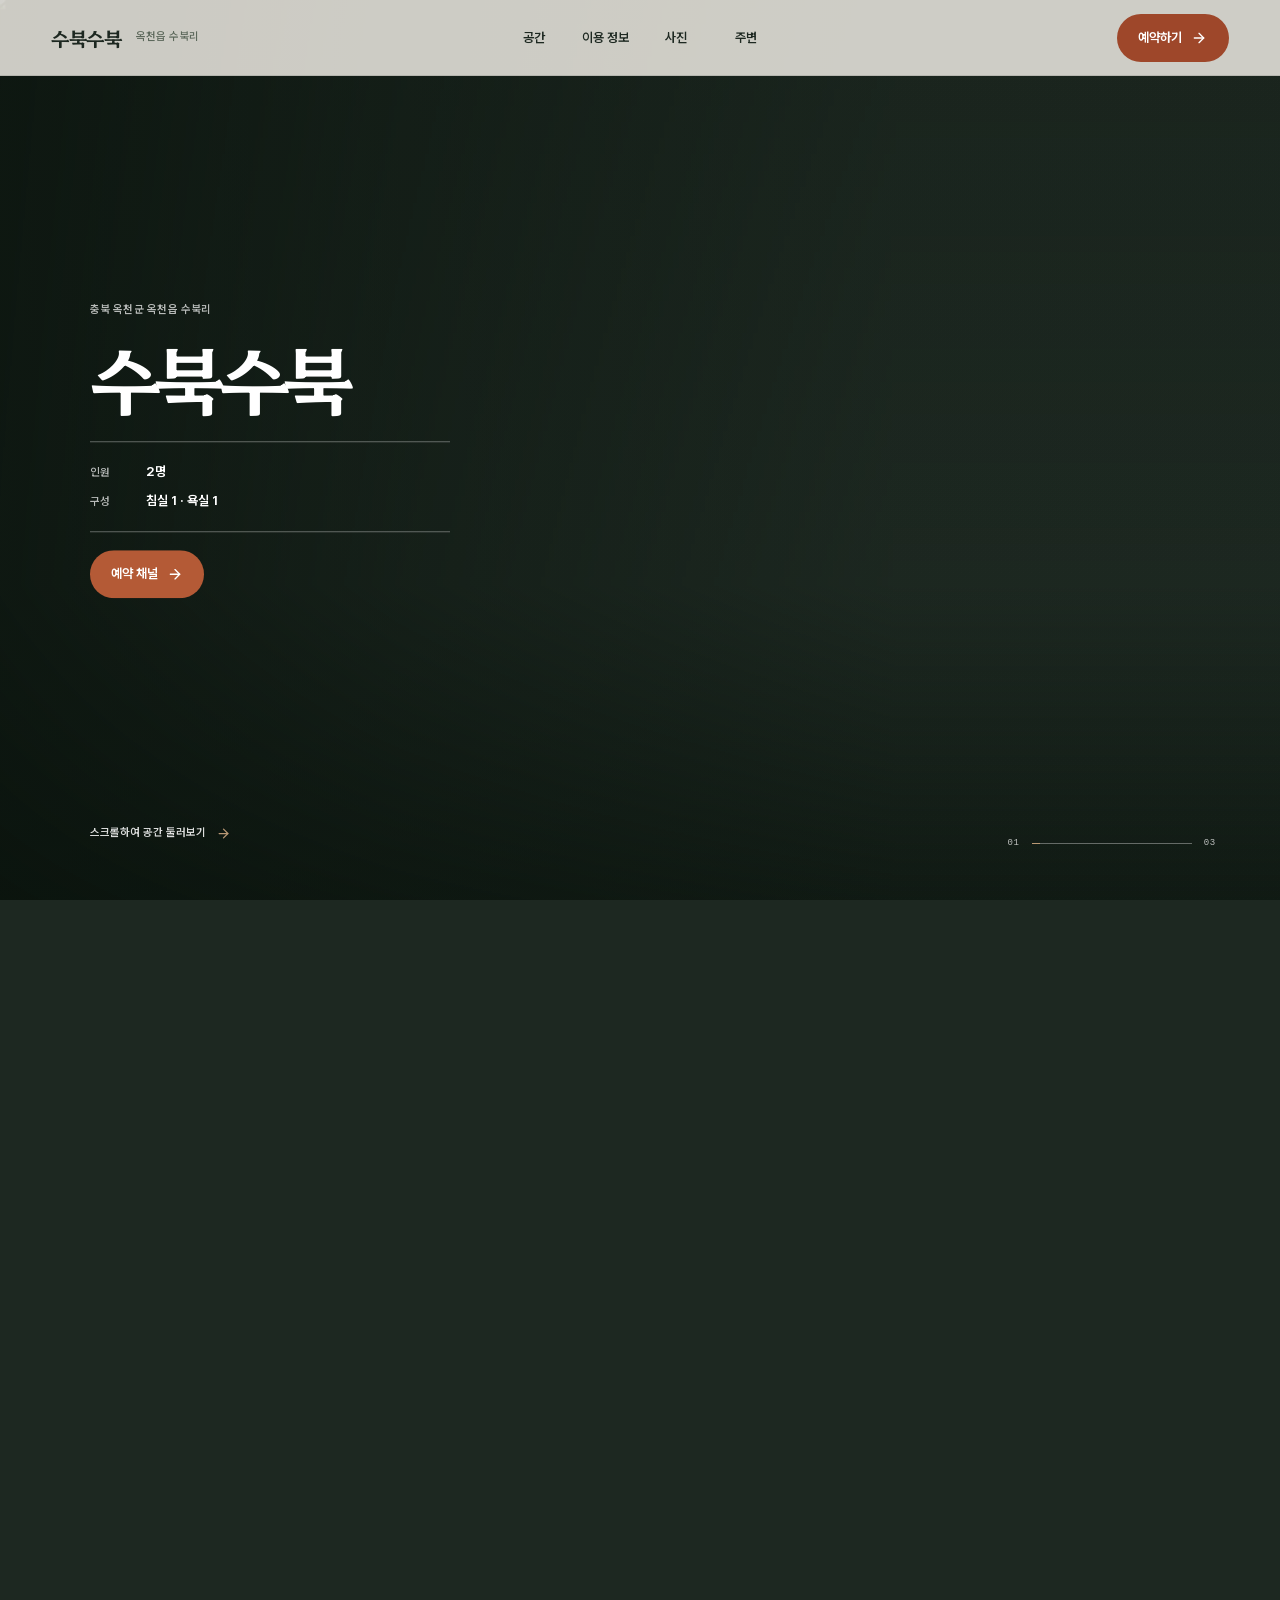
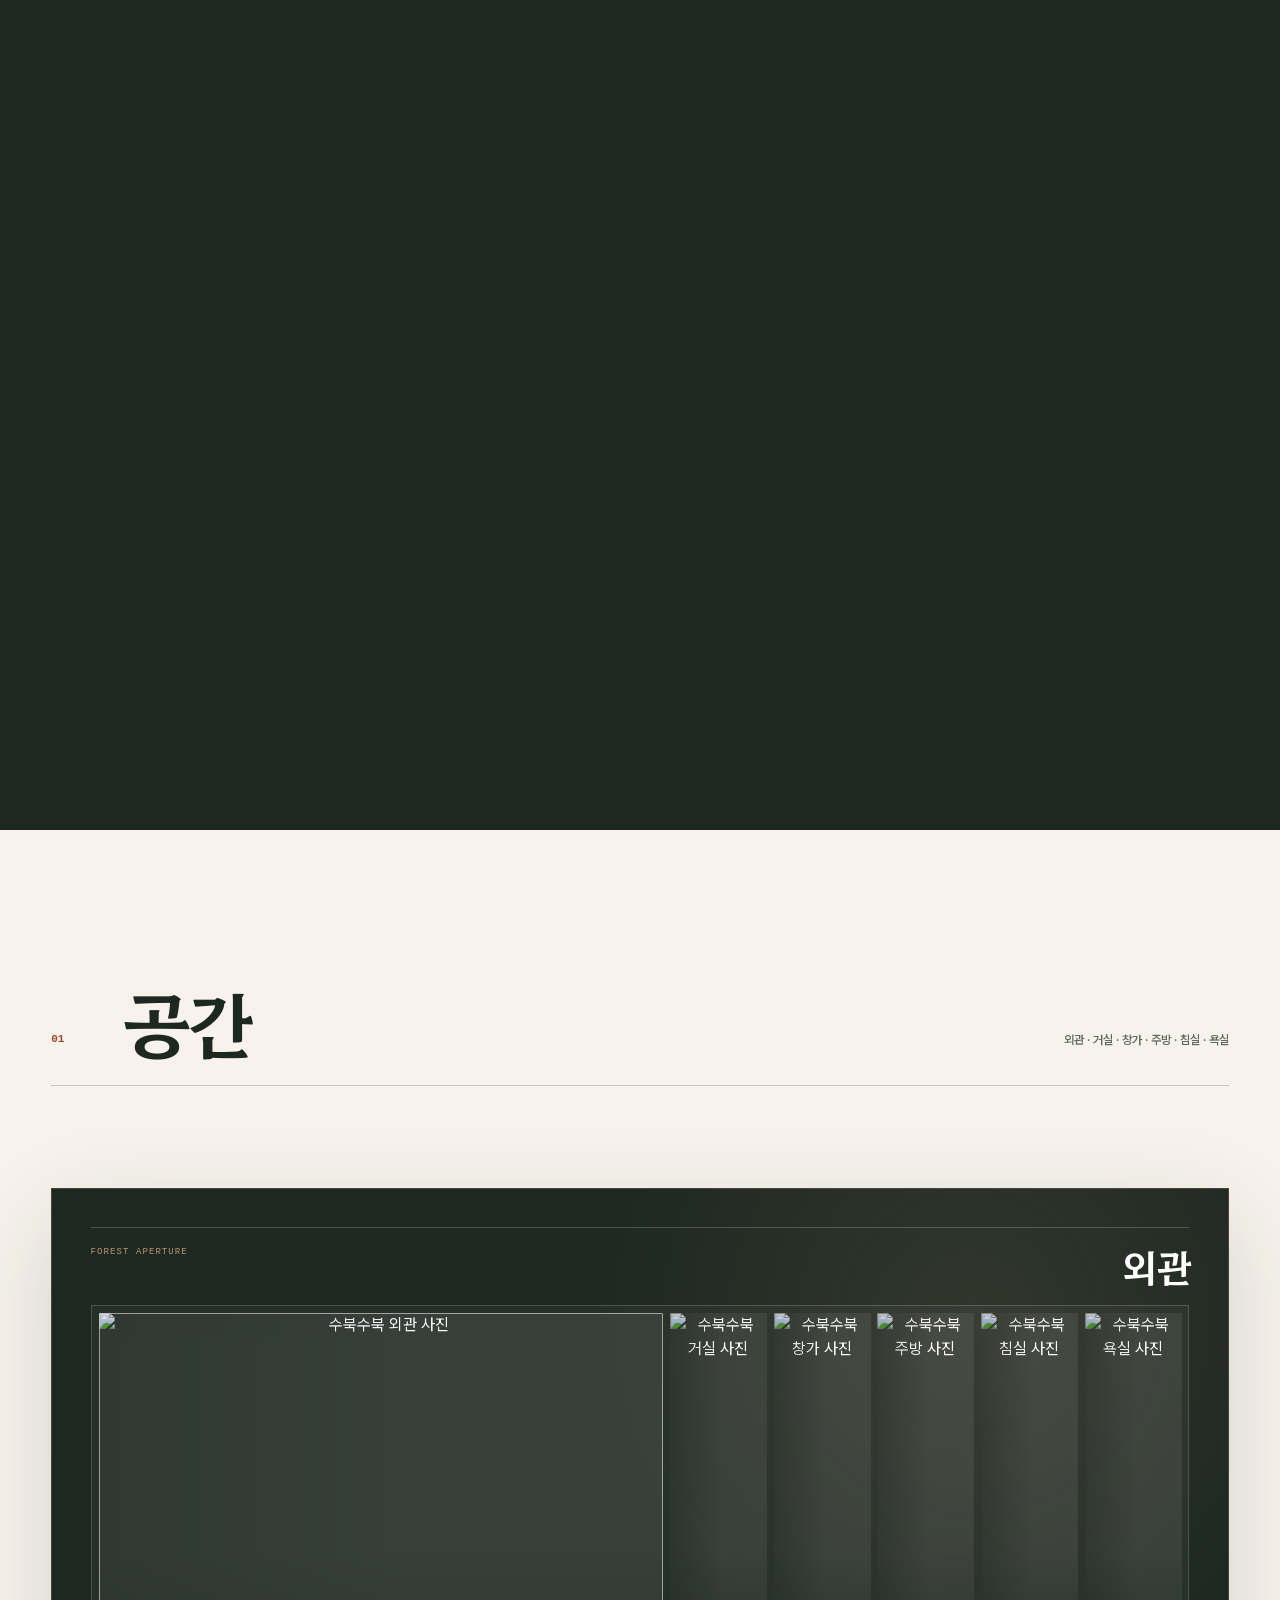
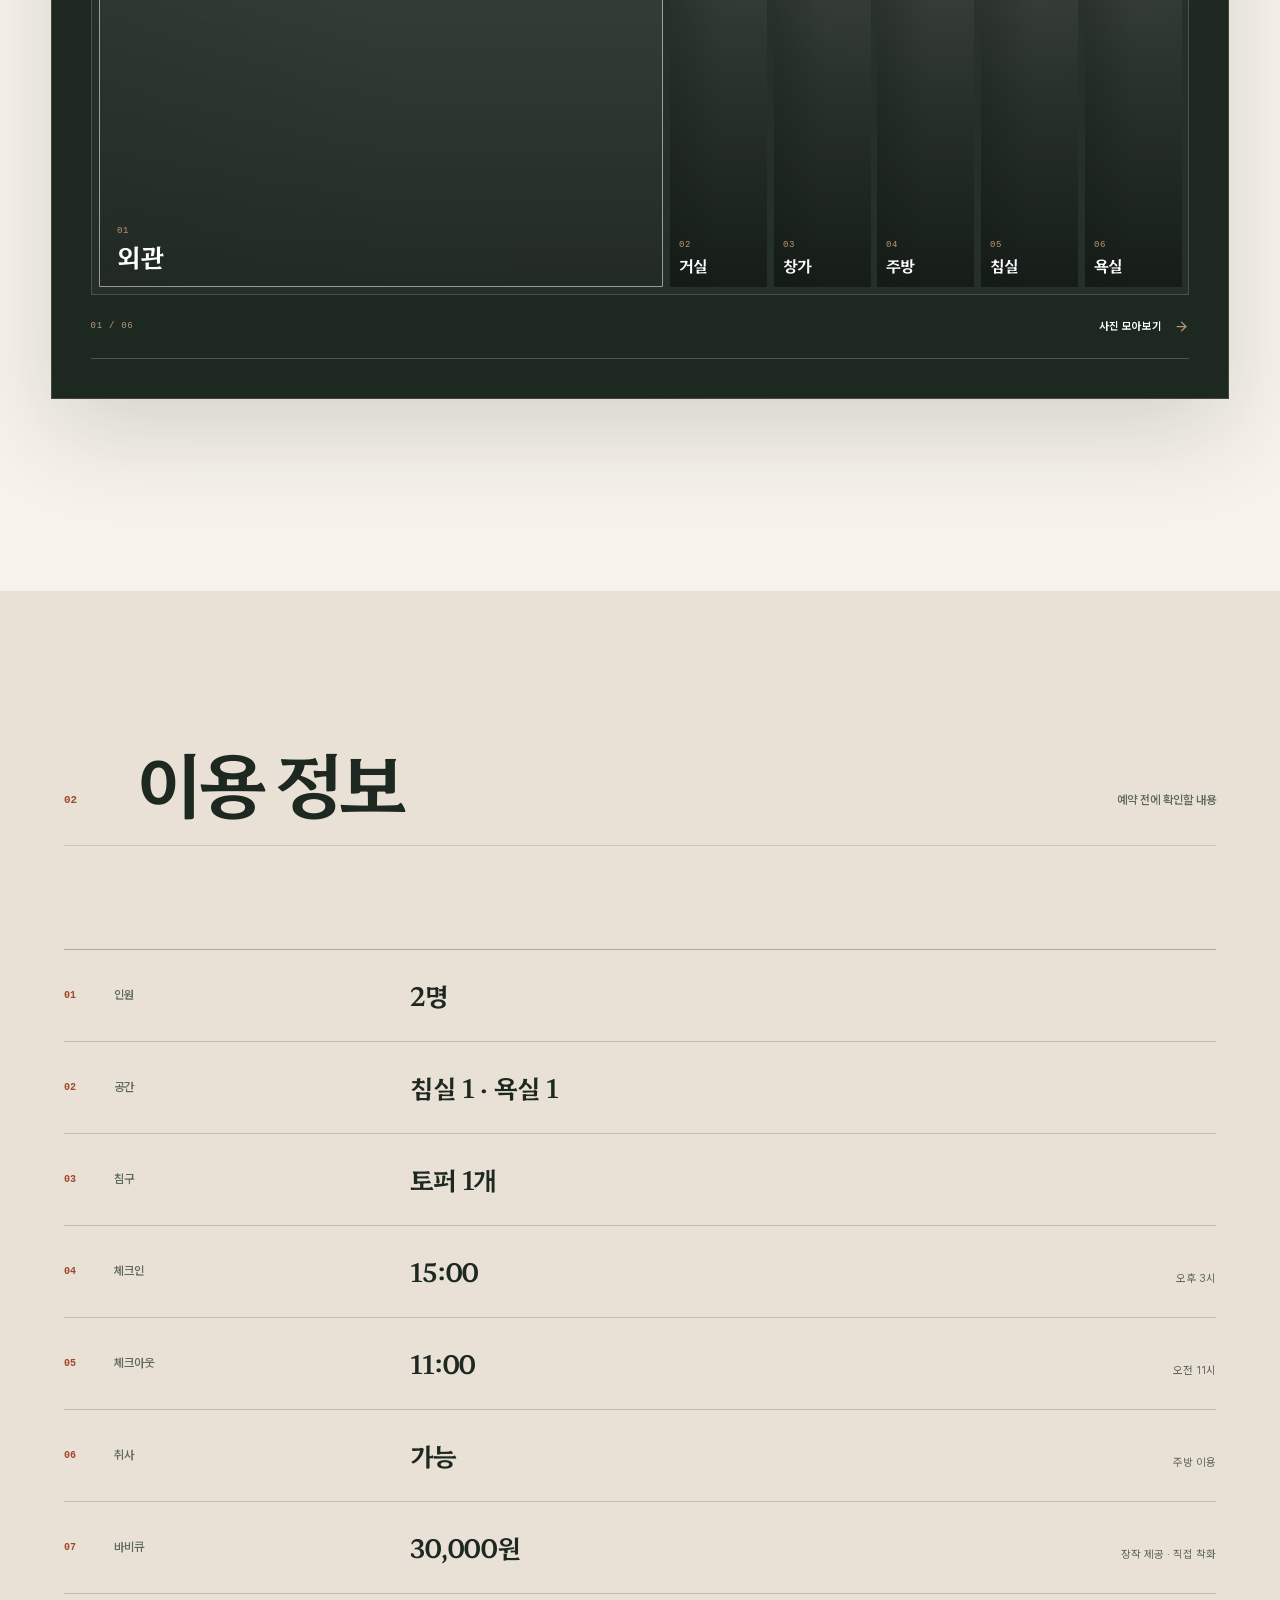
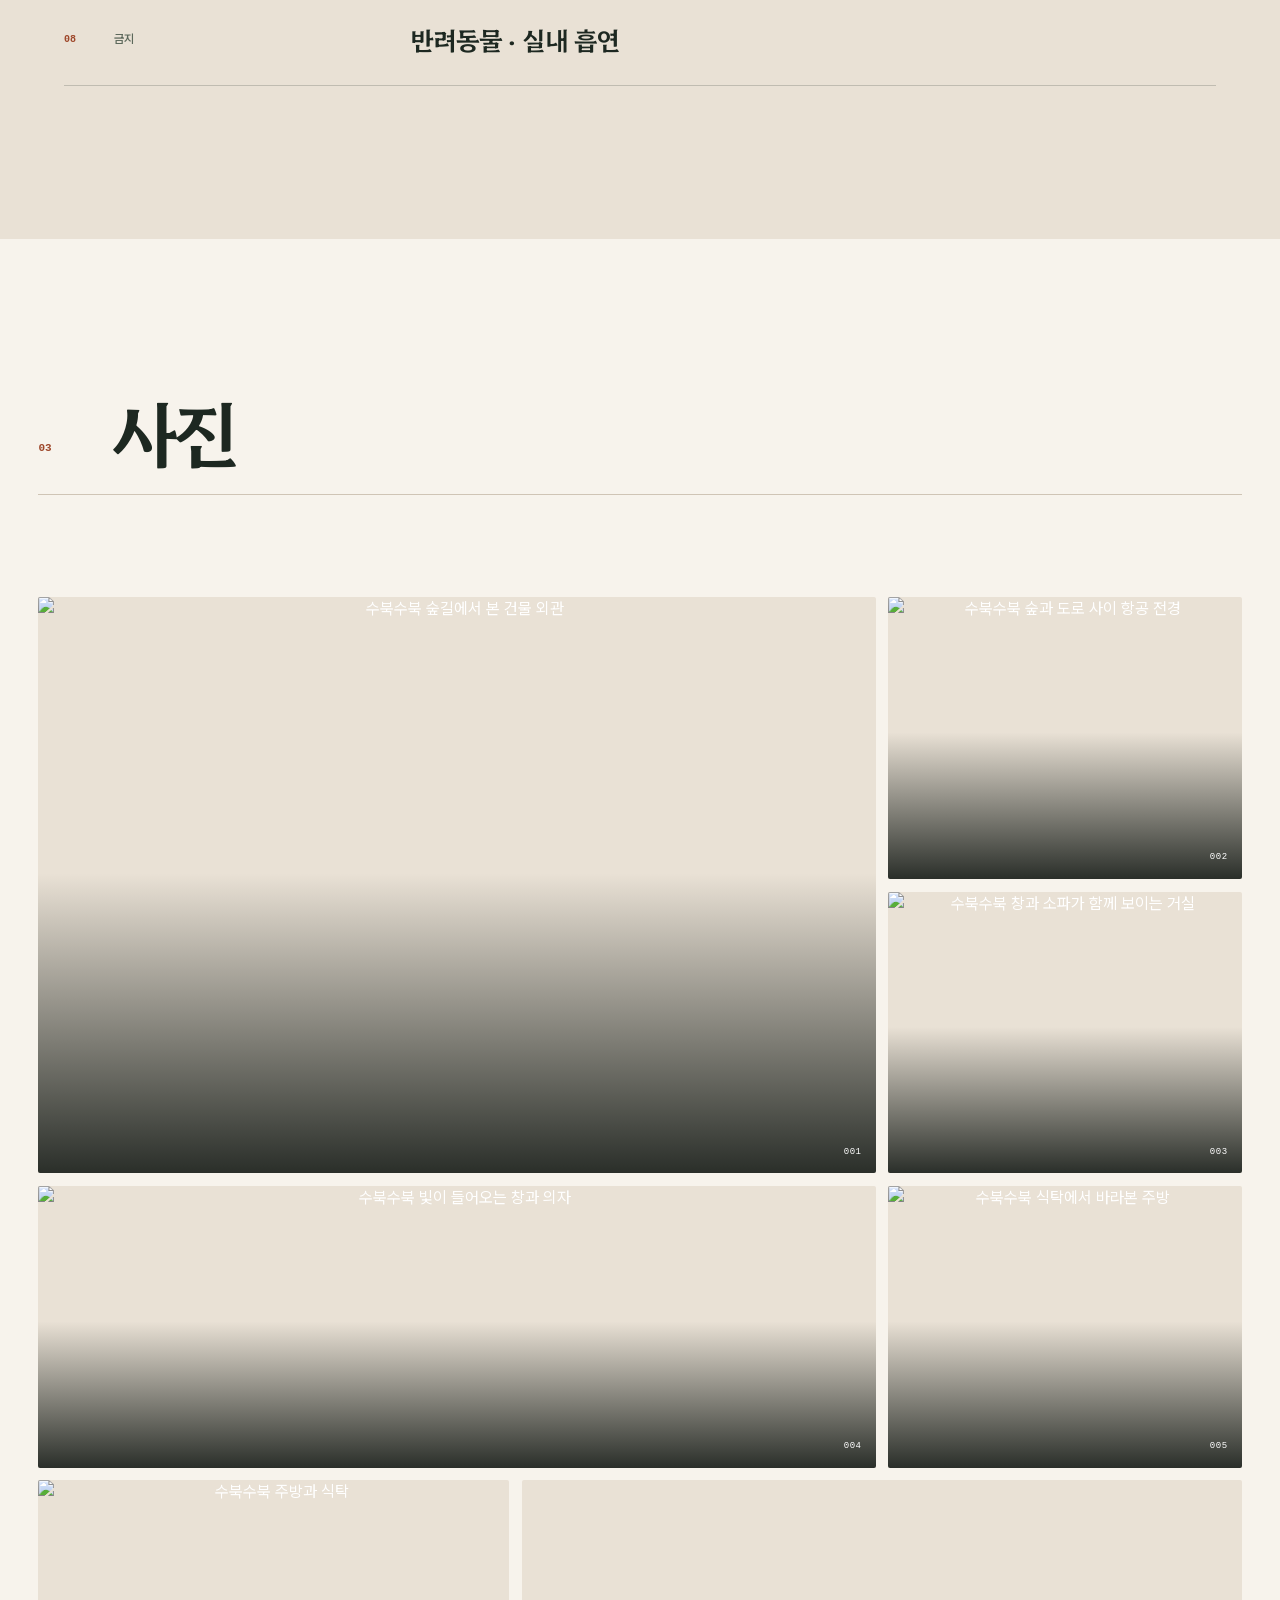
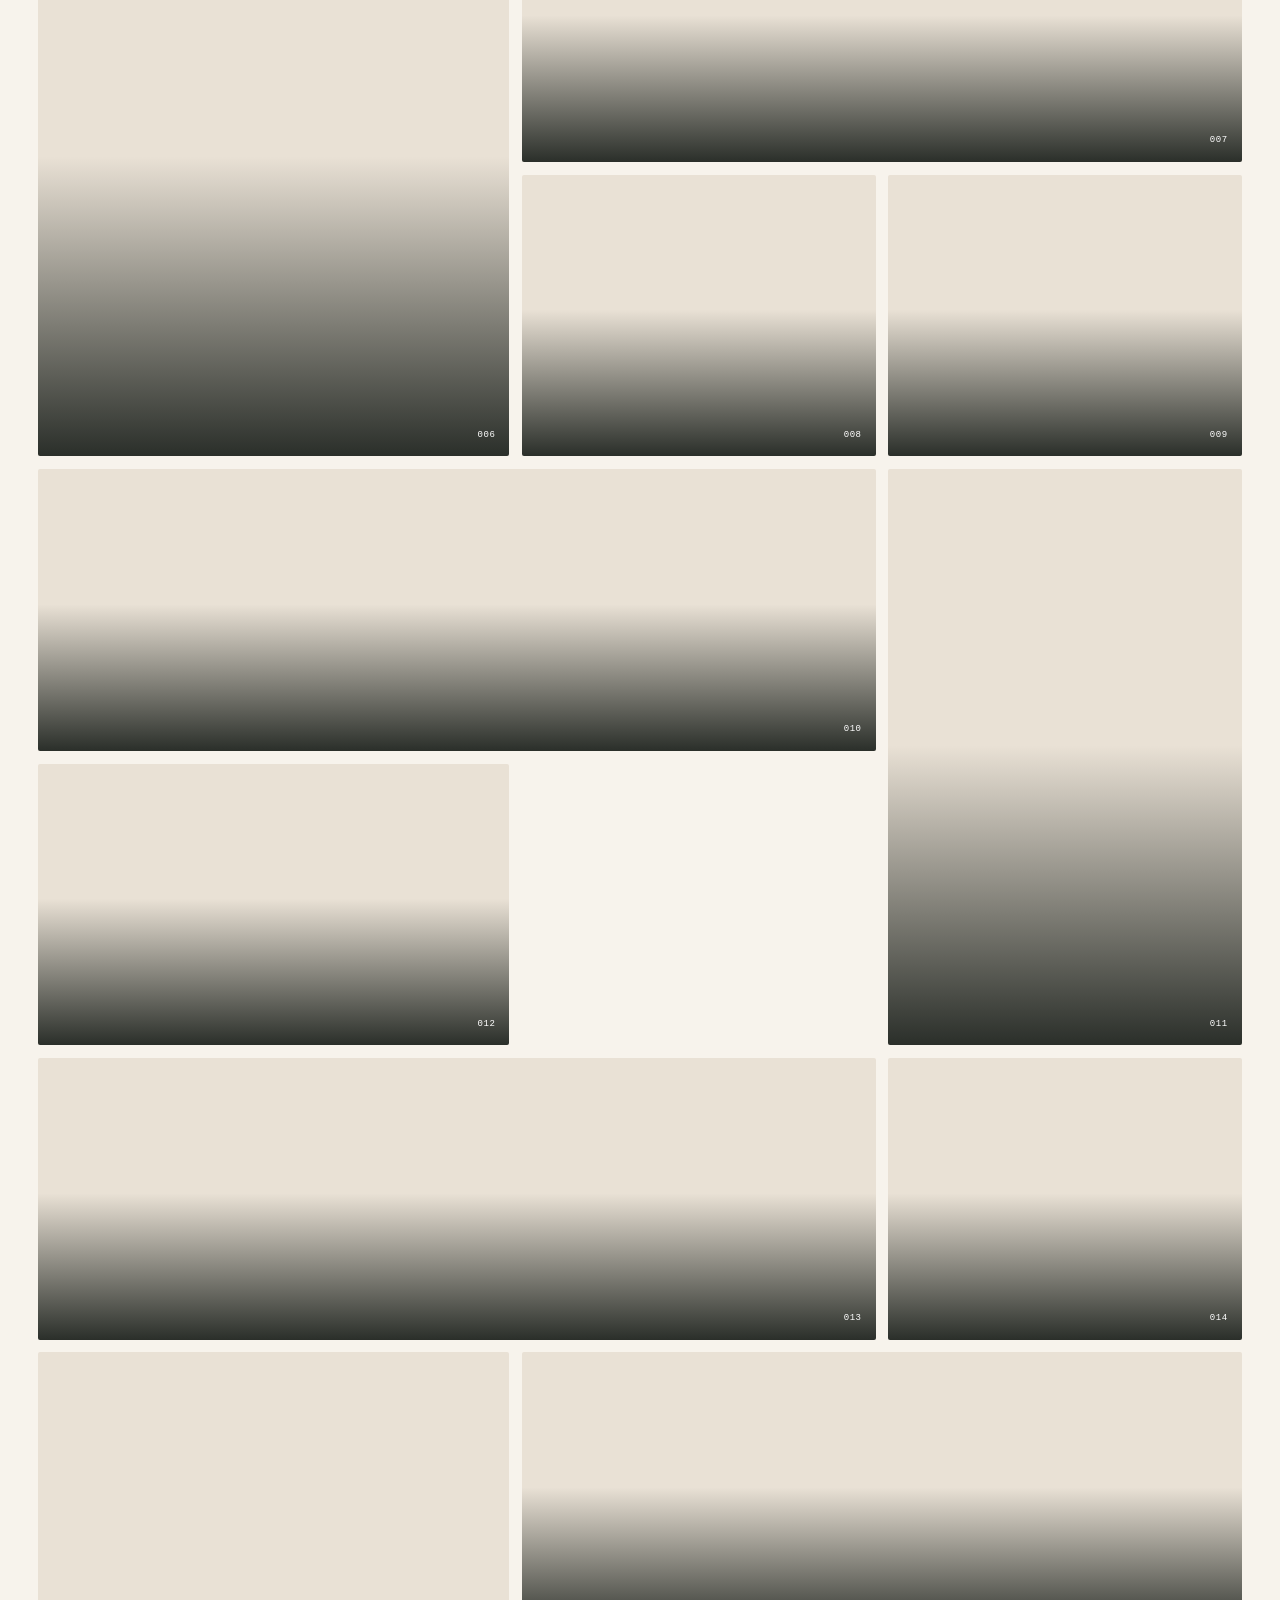
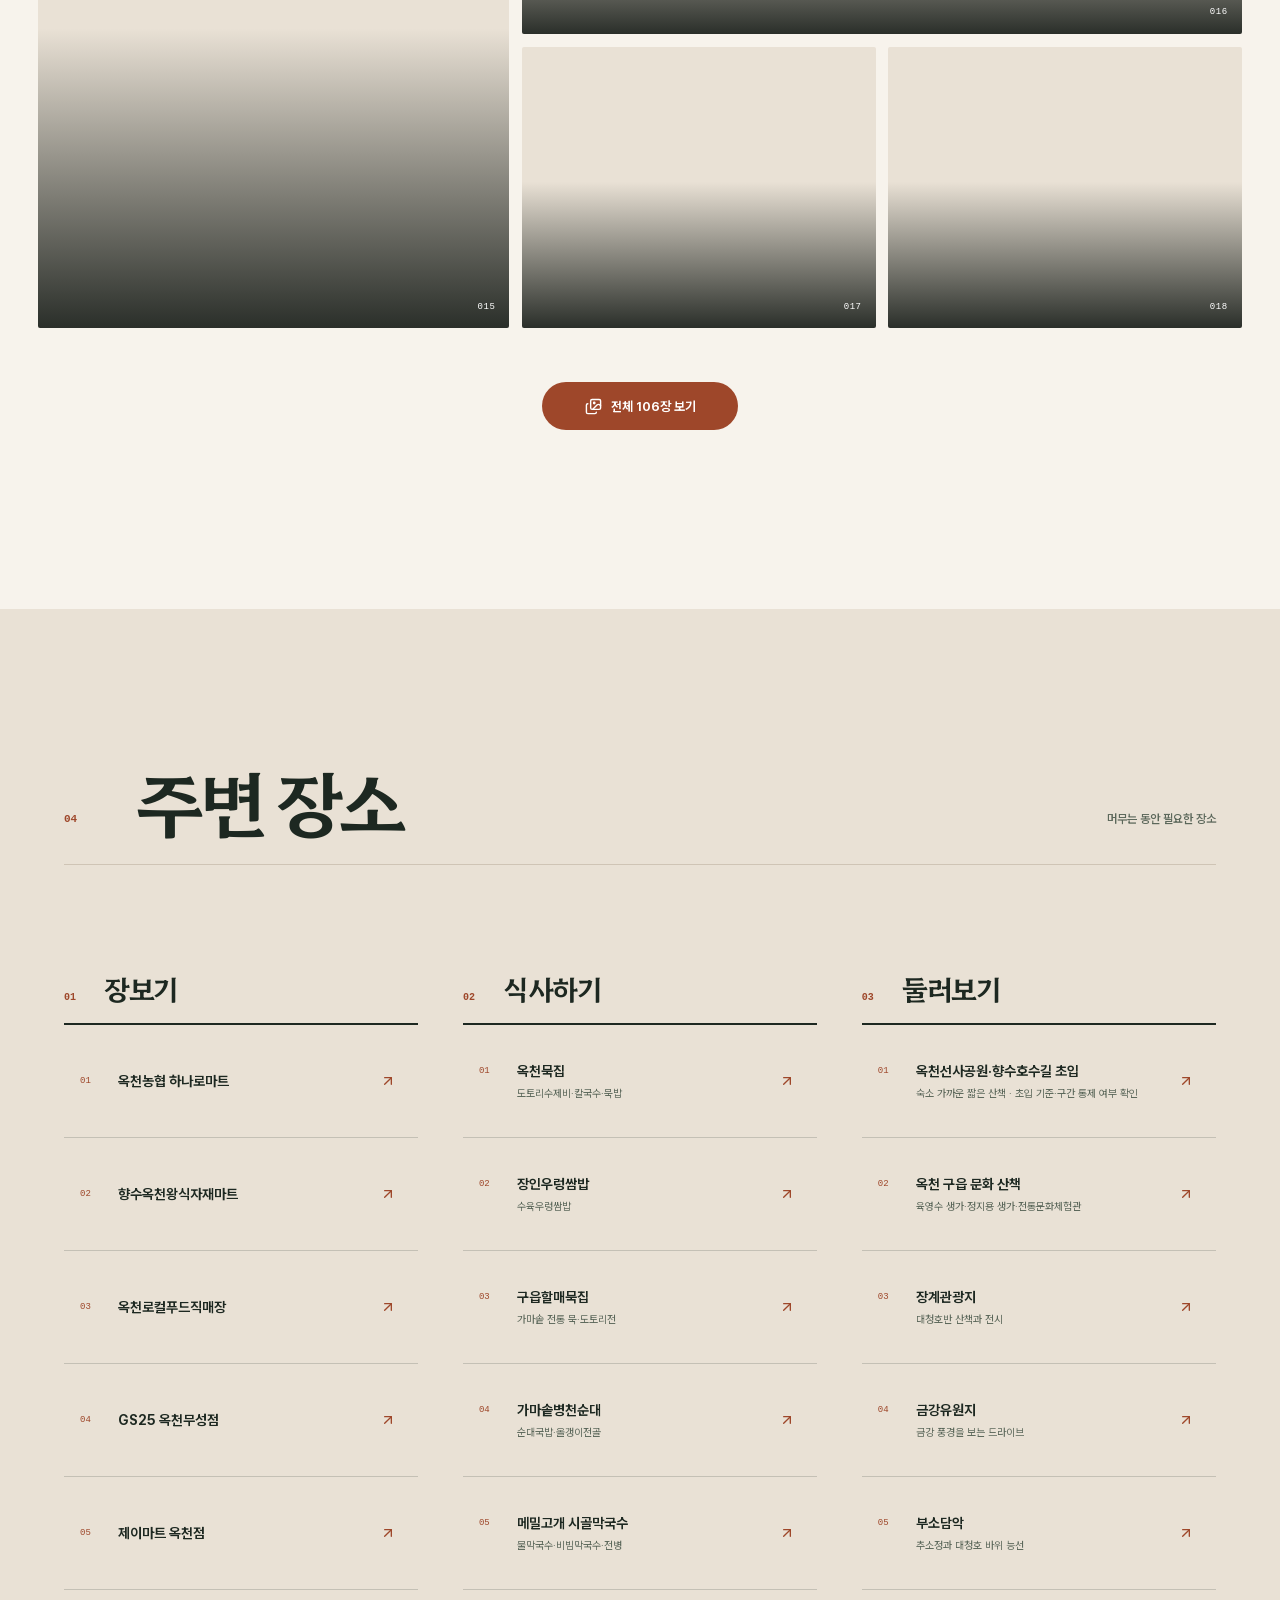
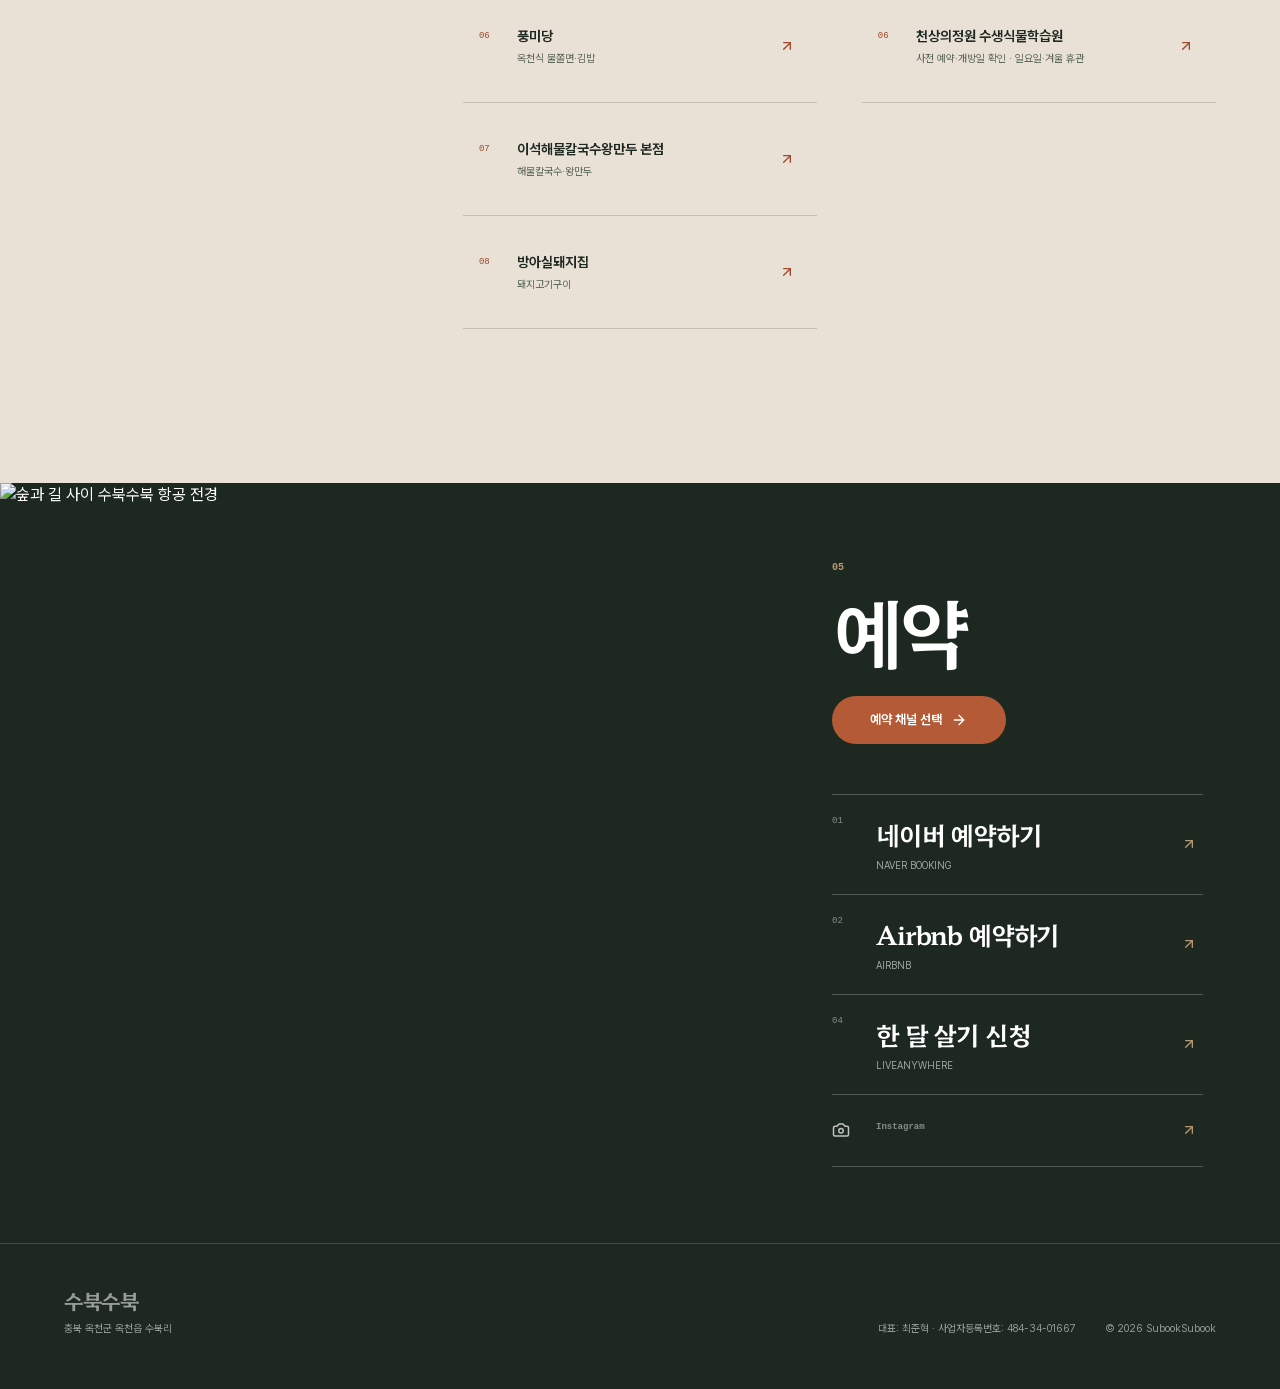
==== index.html @ ccc7075b "deploy: restore hero scroll and clean space labels" ====
<!doctype html>
<html lang="ko">
  <head>
    <meta charset="UTF-8" />
    <meta name="viewport" content="width=device-width, initial-scale=1.0, viewport-fit=cover" />
    <meta name="description" content="충북 옥천군 옥천읍 수북리의 숙소 수북수북. 실제 숙소 사진, 이용 정보, 주변 장소와 예약 채널을 안내합니다." />
    <meta name="theme-color" content="#1D2821" />
    <meta name="referrer" content="strict-origin-when-cross-origin" />
    <meta http-equiv="Content-Security-Policy" content="default-src 'self'; img-src 'self' https://cdn.jsdelivr.net data:; style-src 'self' 'unsafe-inline'; script-src 'self'; connect-src 'self'; font-src 'self' data:; object-src 'none'; base-uri 'self'; upgrade-insecure-requests" />
    <link rel="icon" href="data:image/svg+xml,%3Csvg xmlns='http://www.w3.org/2000/svg' viewBox='0 0 64 64'%3E%3Crect width='64' height='64' rx='14' fill='%23080b09'/%3E%3Ccircle cx='32' cy='32' r='19' fill='none' stroke='%23c9a768' stroke-width='2'/%3E%3C/svg%3E" />
    <title>수북수북 · 옥천읍 수북리 숙소</title>
    <script type="module" crossorigin src="./assets/index-C1EVB_2M.js"></script>
    <link rel="stylesheet" crossorigin href="./assets/index-D13MZgos.css">
  </head>
  <body>
    <div id="root"></div>
  </body>
</html>
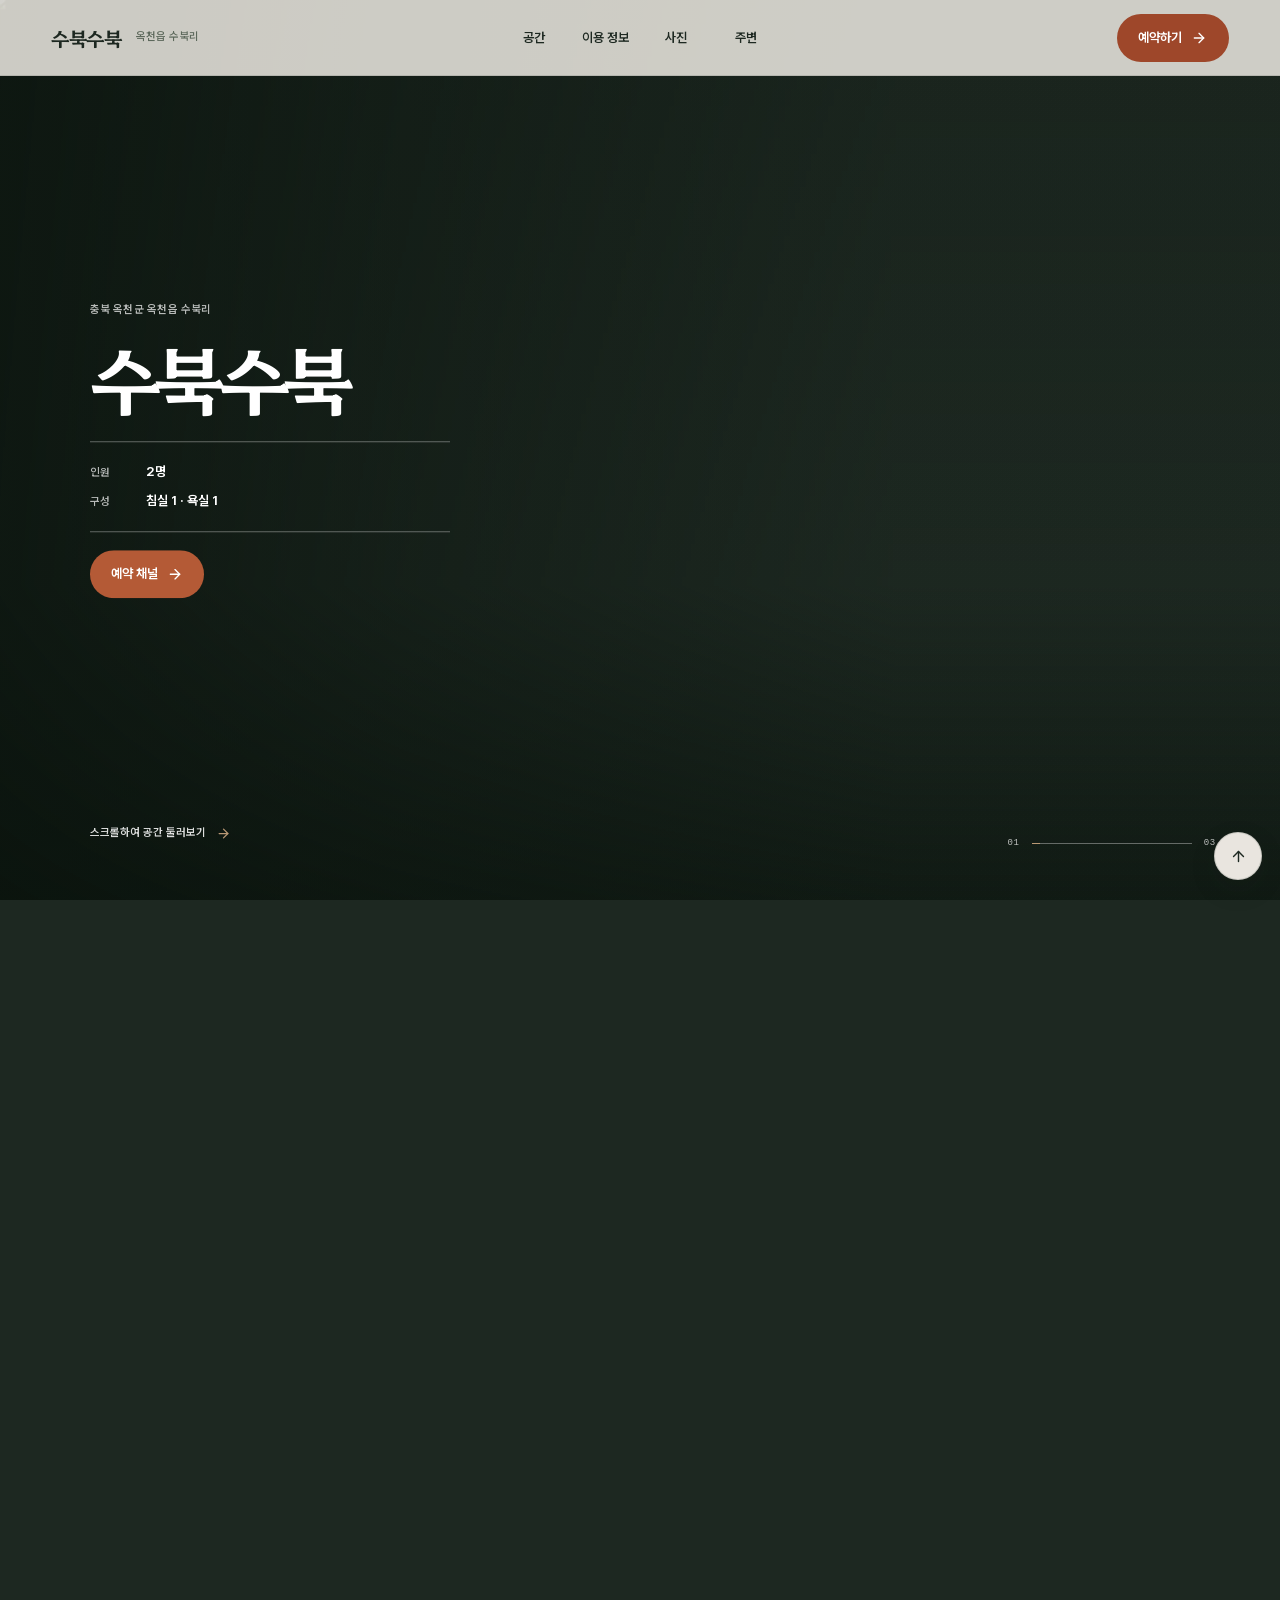
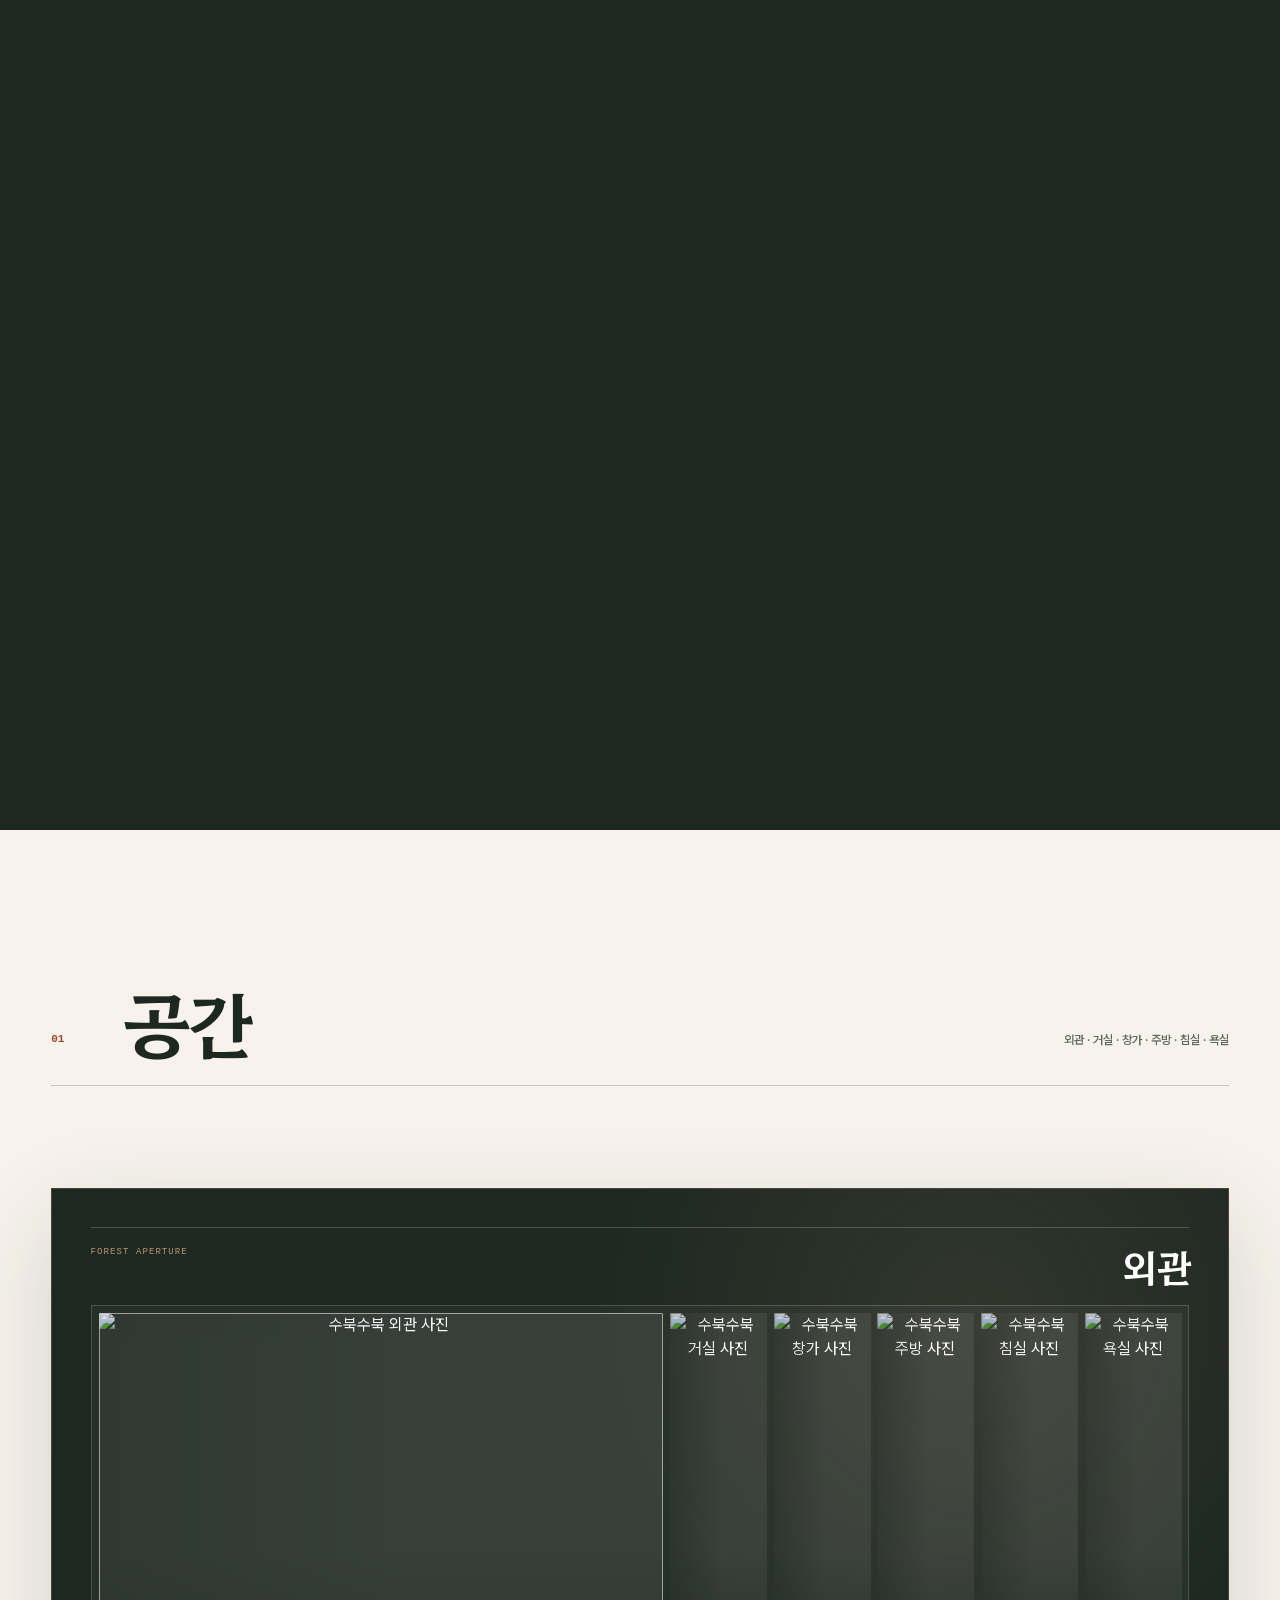
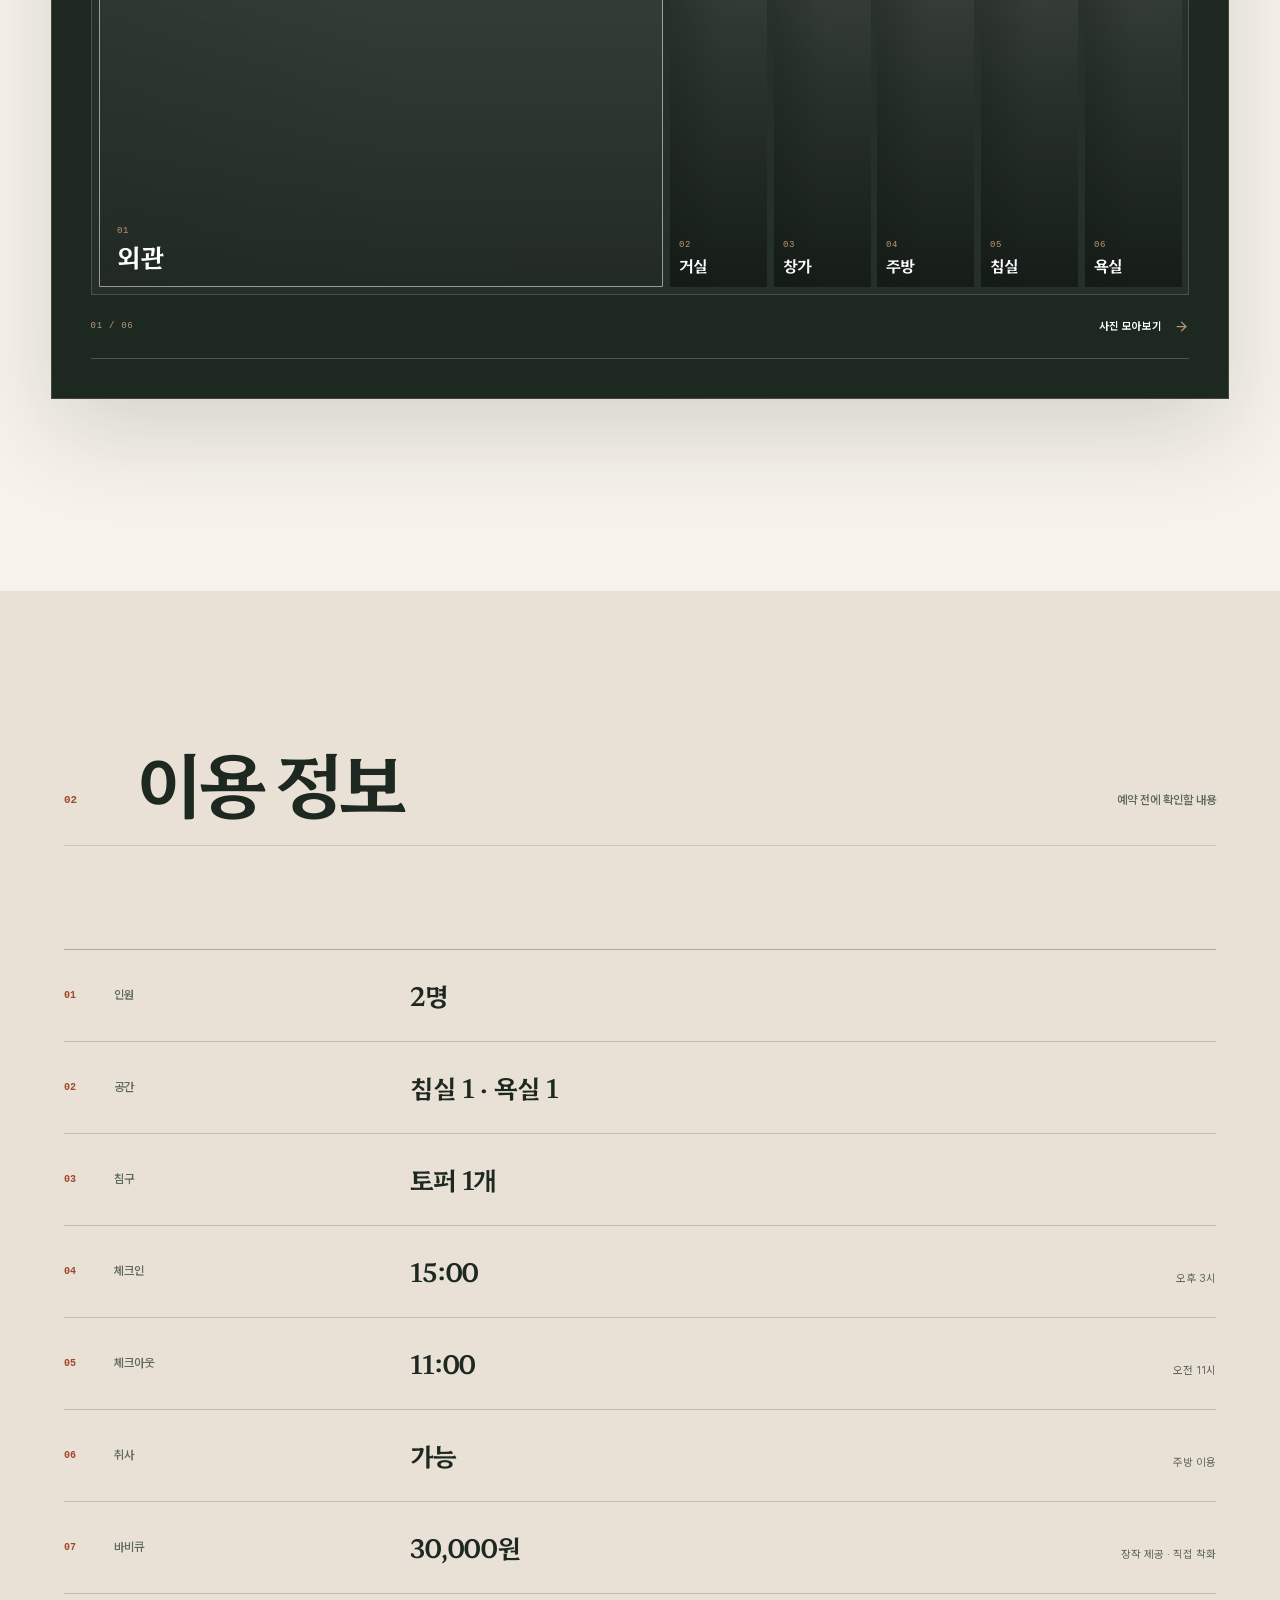
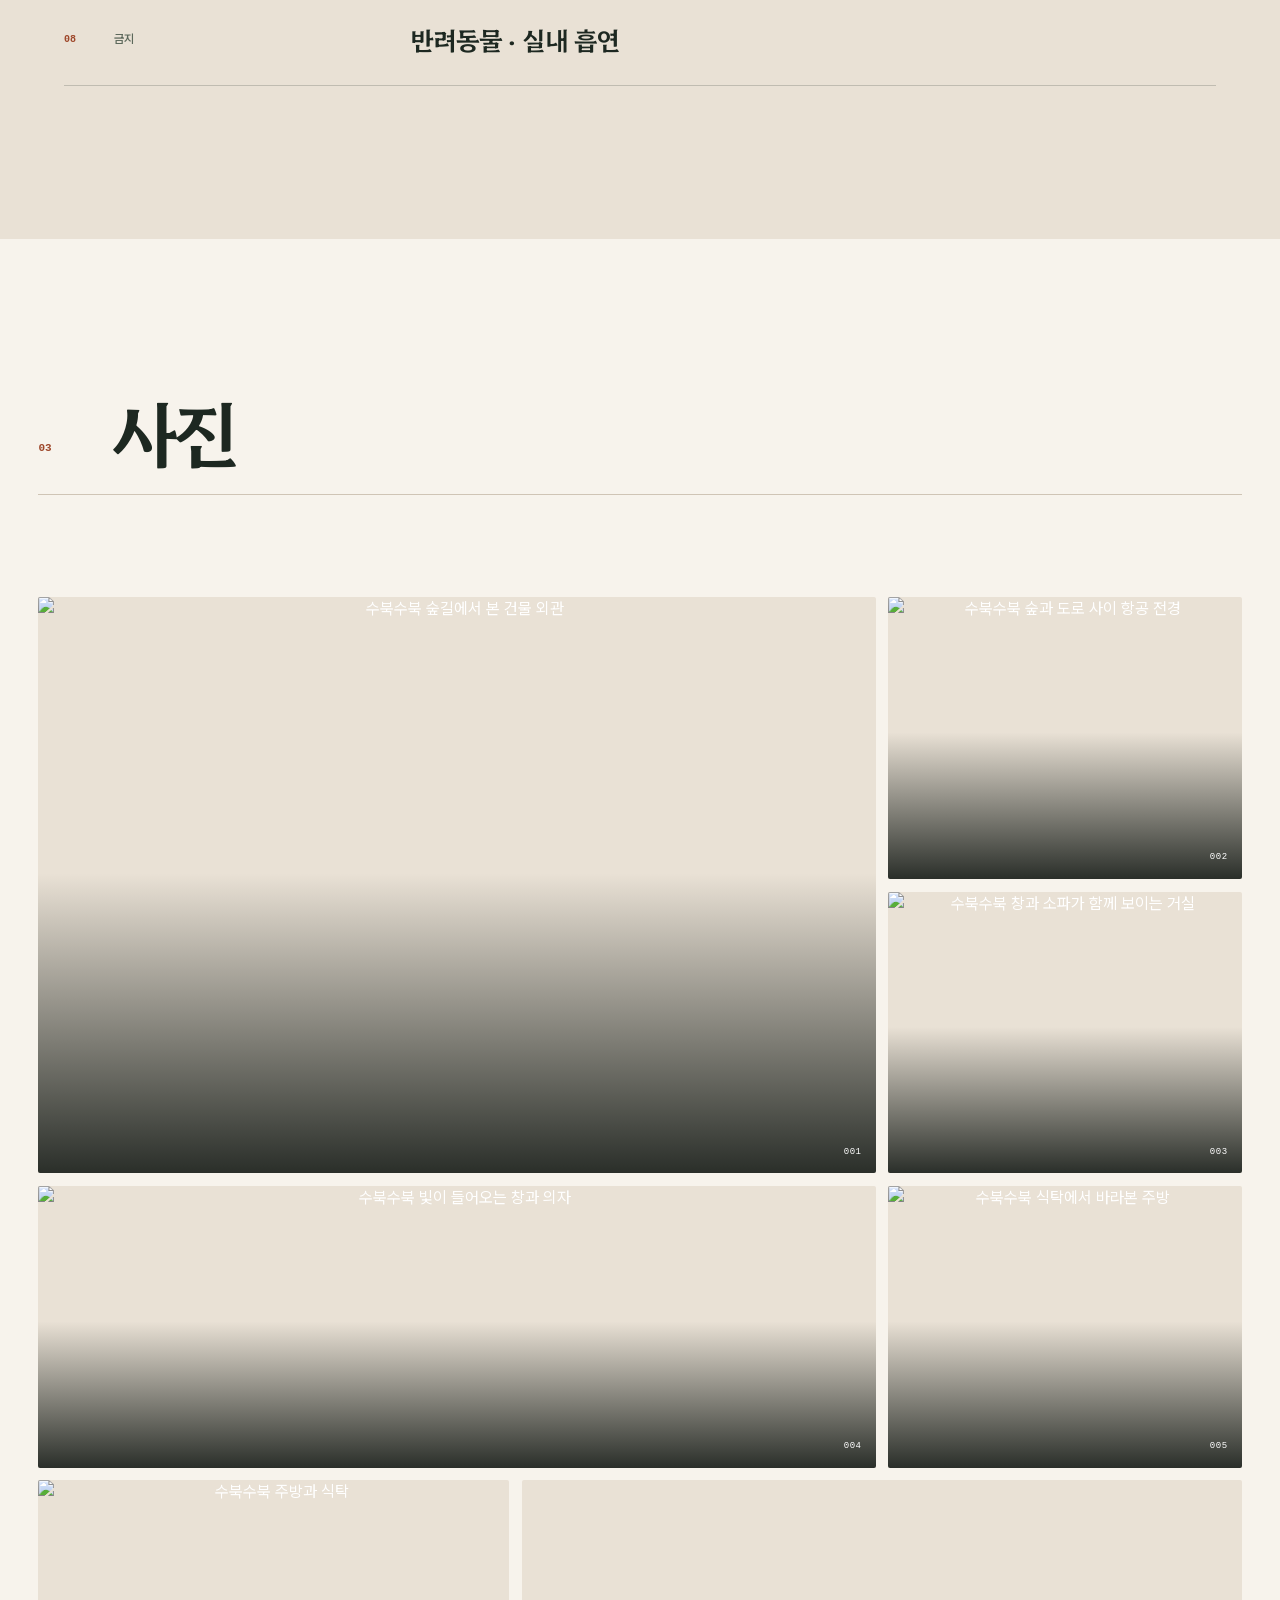
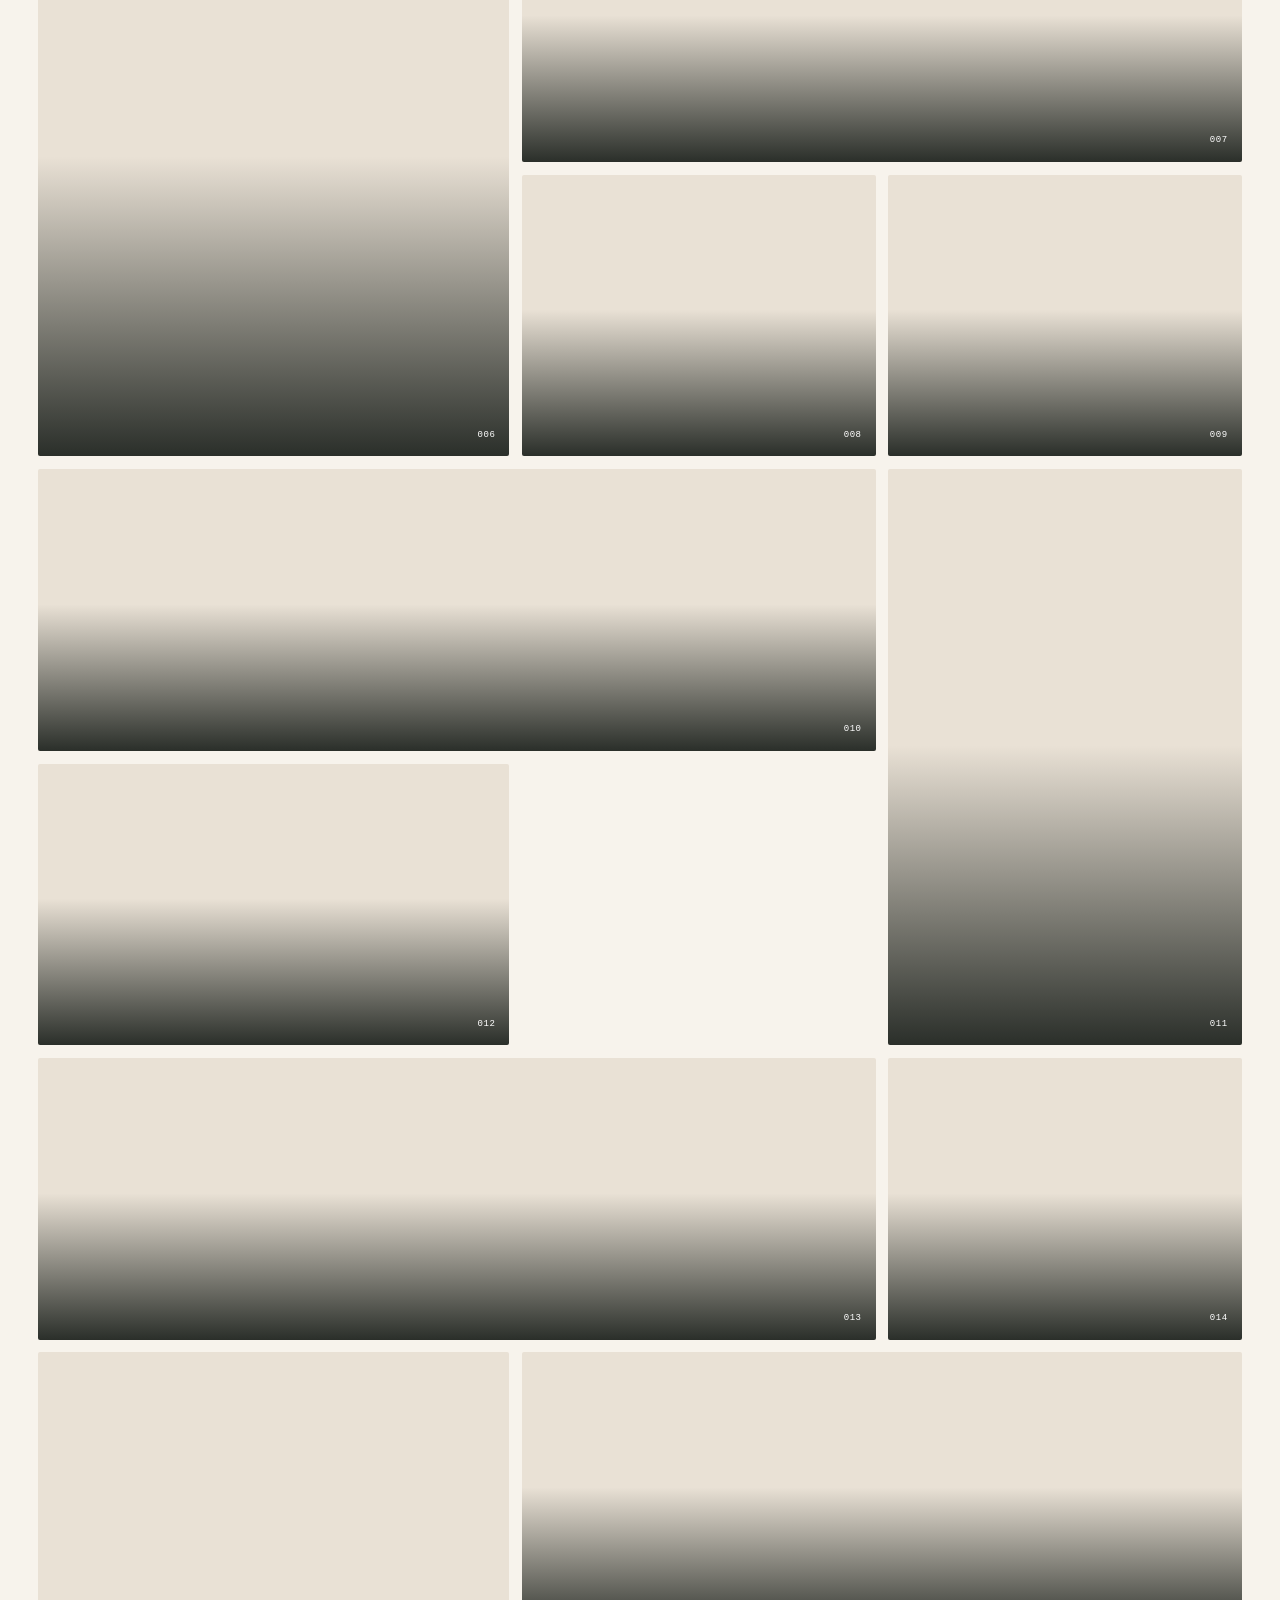
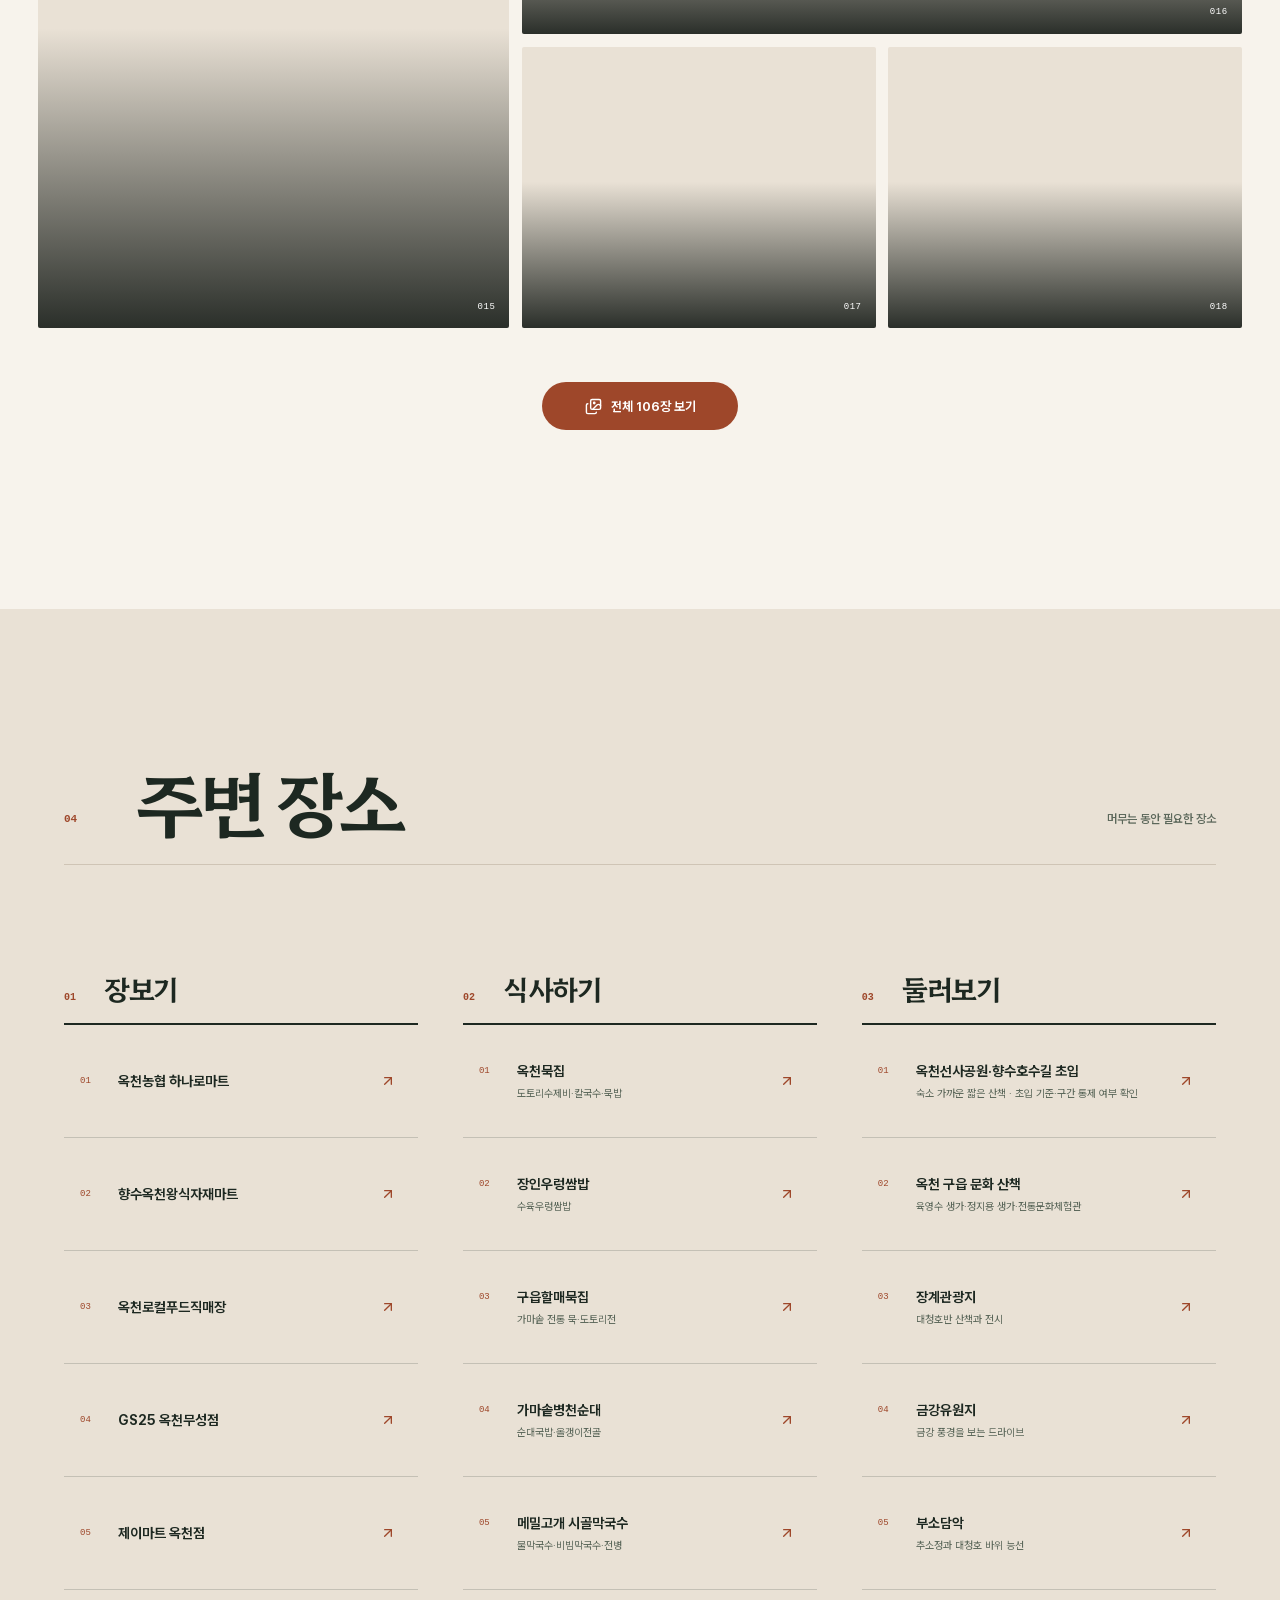
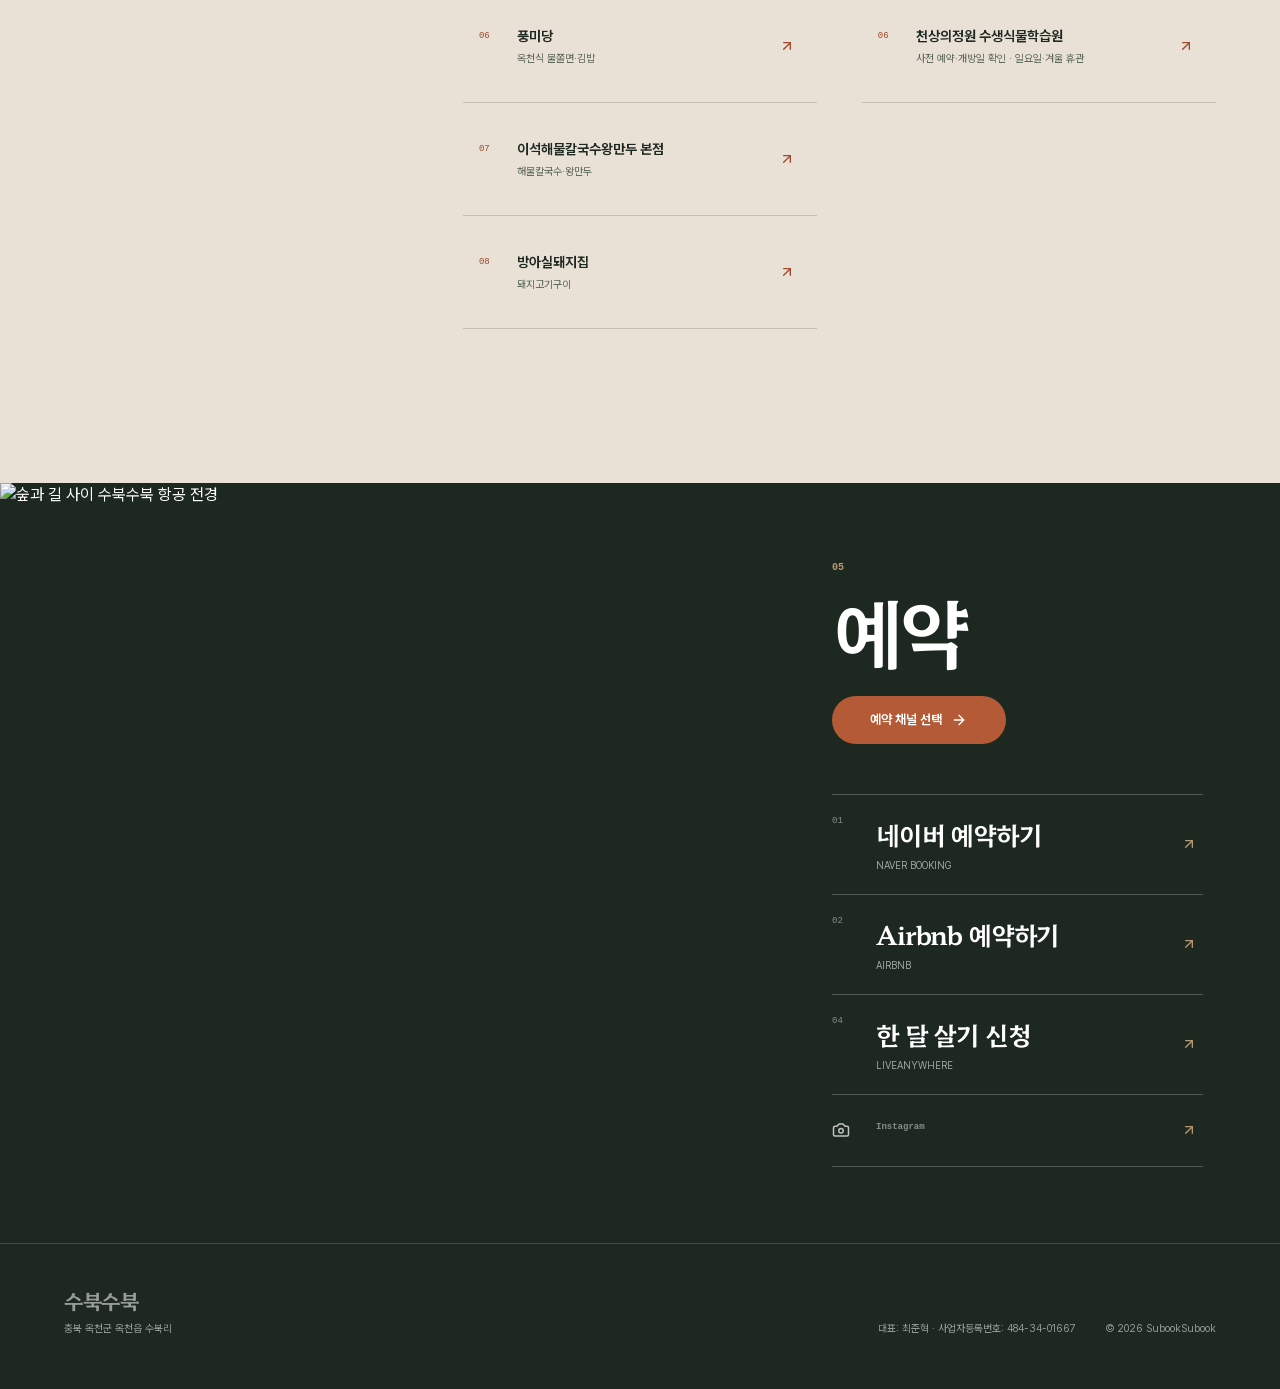
==== commit 33e59a30: "fix: robust visitor counting for iOS Safari (bfcache, ITP fallback, cache-bust)" ====
--- a/index.html
+++ b/index.html
@@ -9,10 +9,11 @@
     <meta http-equiv="Content-Security-Policy" content="default-src 'self'; img-src 'self' https://cdn.jsdelivr.net data:; style-src 'self' 'unsafe-inline'; script-src 'self'; connect-src 'self'; font-src 'self' data:; object-src 'none'; base-uri 'self'; upgrade-insecure-requests" />
     <link rel="icon" href="data:image/svg+xml,%3Csvg xmlns='http://www.w3.org/2000/svg' viewBox='0 0 64 64'%3E%3Crect width='64' height='64' rx='14' fill='%23080b09'/%3E%3Ccircle cx='32' cy='32' r='19' fill='none' stroke='%23c9a768' stroke-width='2'/%3E%3C/svg%3E" />
     <title>수북수북 · 옥천읍 수북리 숙소</title>
-    <script type="module" crossorigin src="./assets/index-C1EVB_2M.js"></script>
-    <link rel="stylesheet" crossorigin href="./assets/index-D13MZgos.css">
+    <script type="module" crossorigin src="./assets/index-BjqvZ86d.js"></script>
+    <link rel="stylesheet" crossorigin href="./assets/index-BV5ocUgP.css">
   </head>
   <body>
     <div id="root"></div>
+    <script src="./visit.js?v=2" defer></script>
   </body>
 </html>
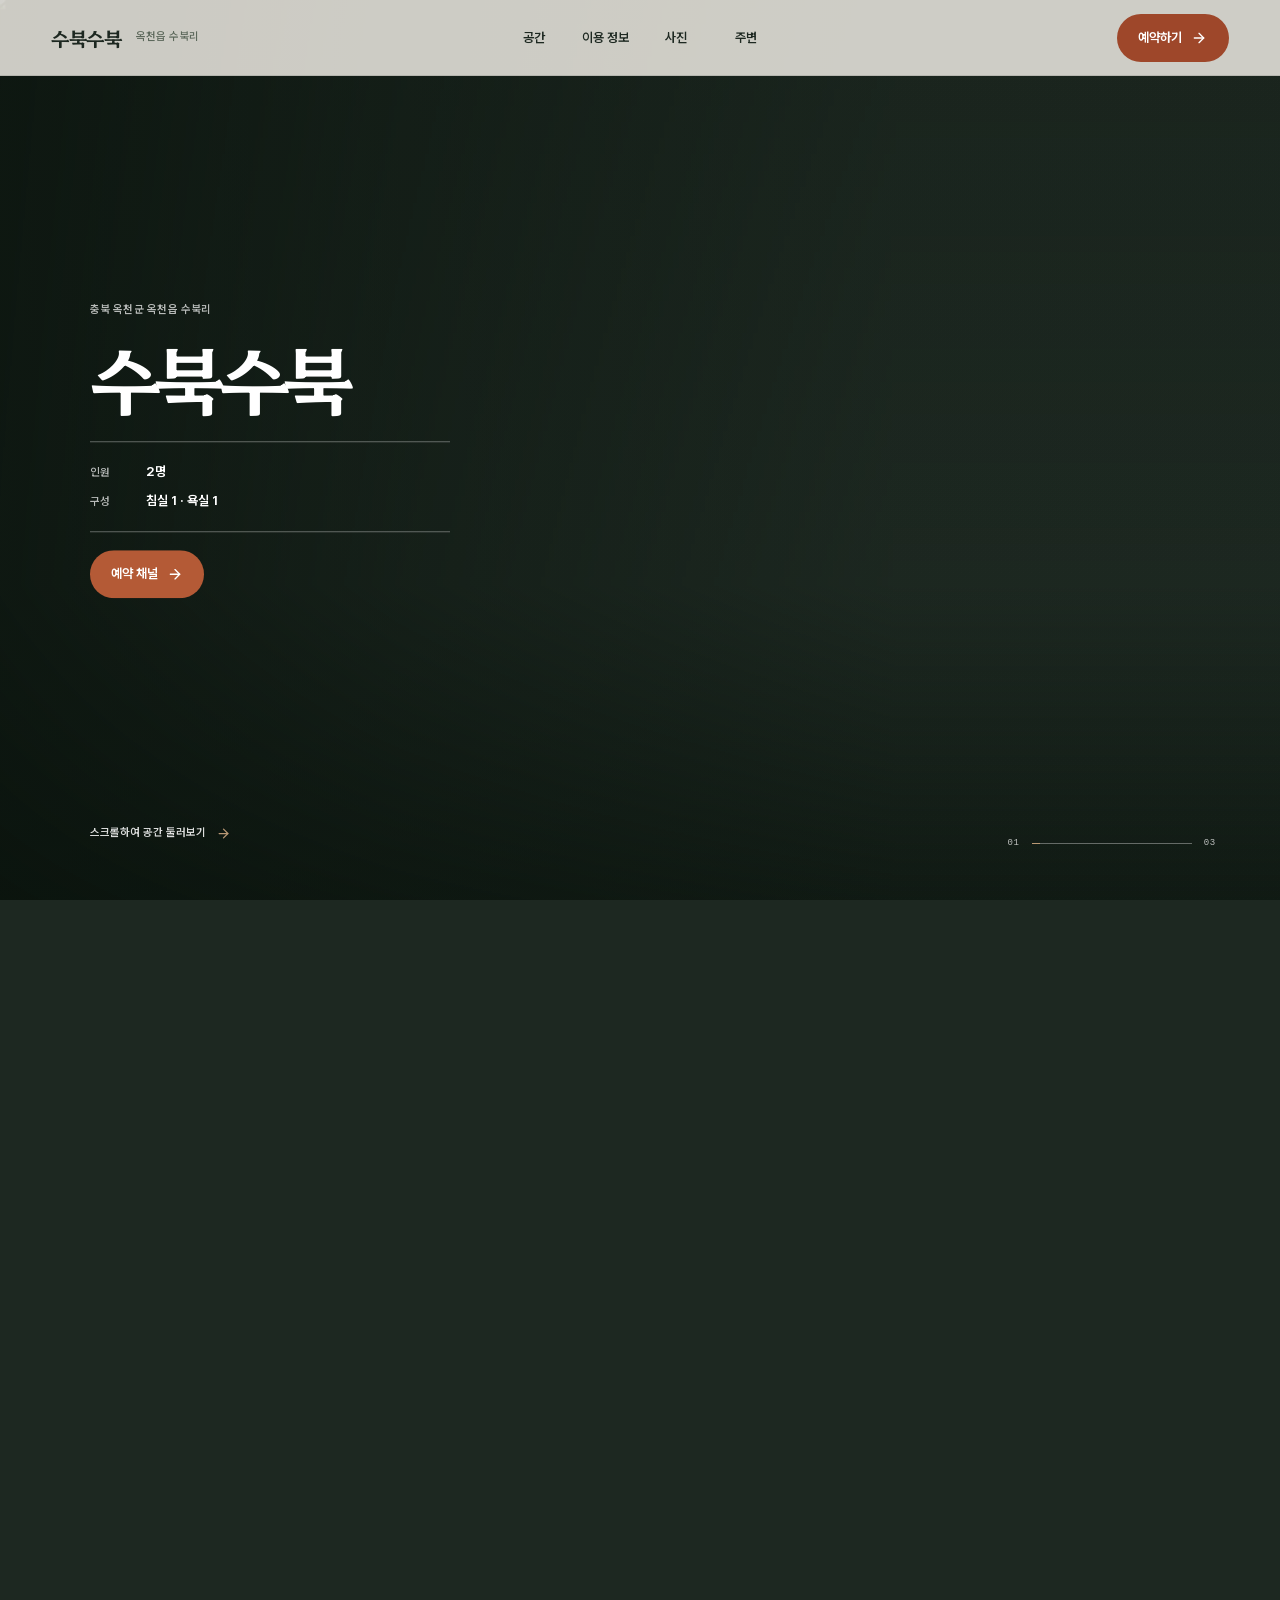
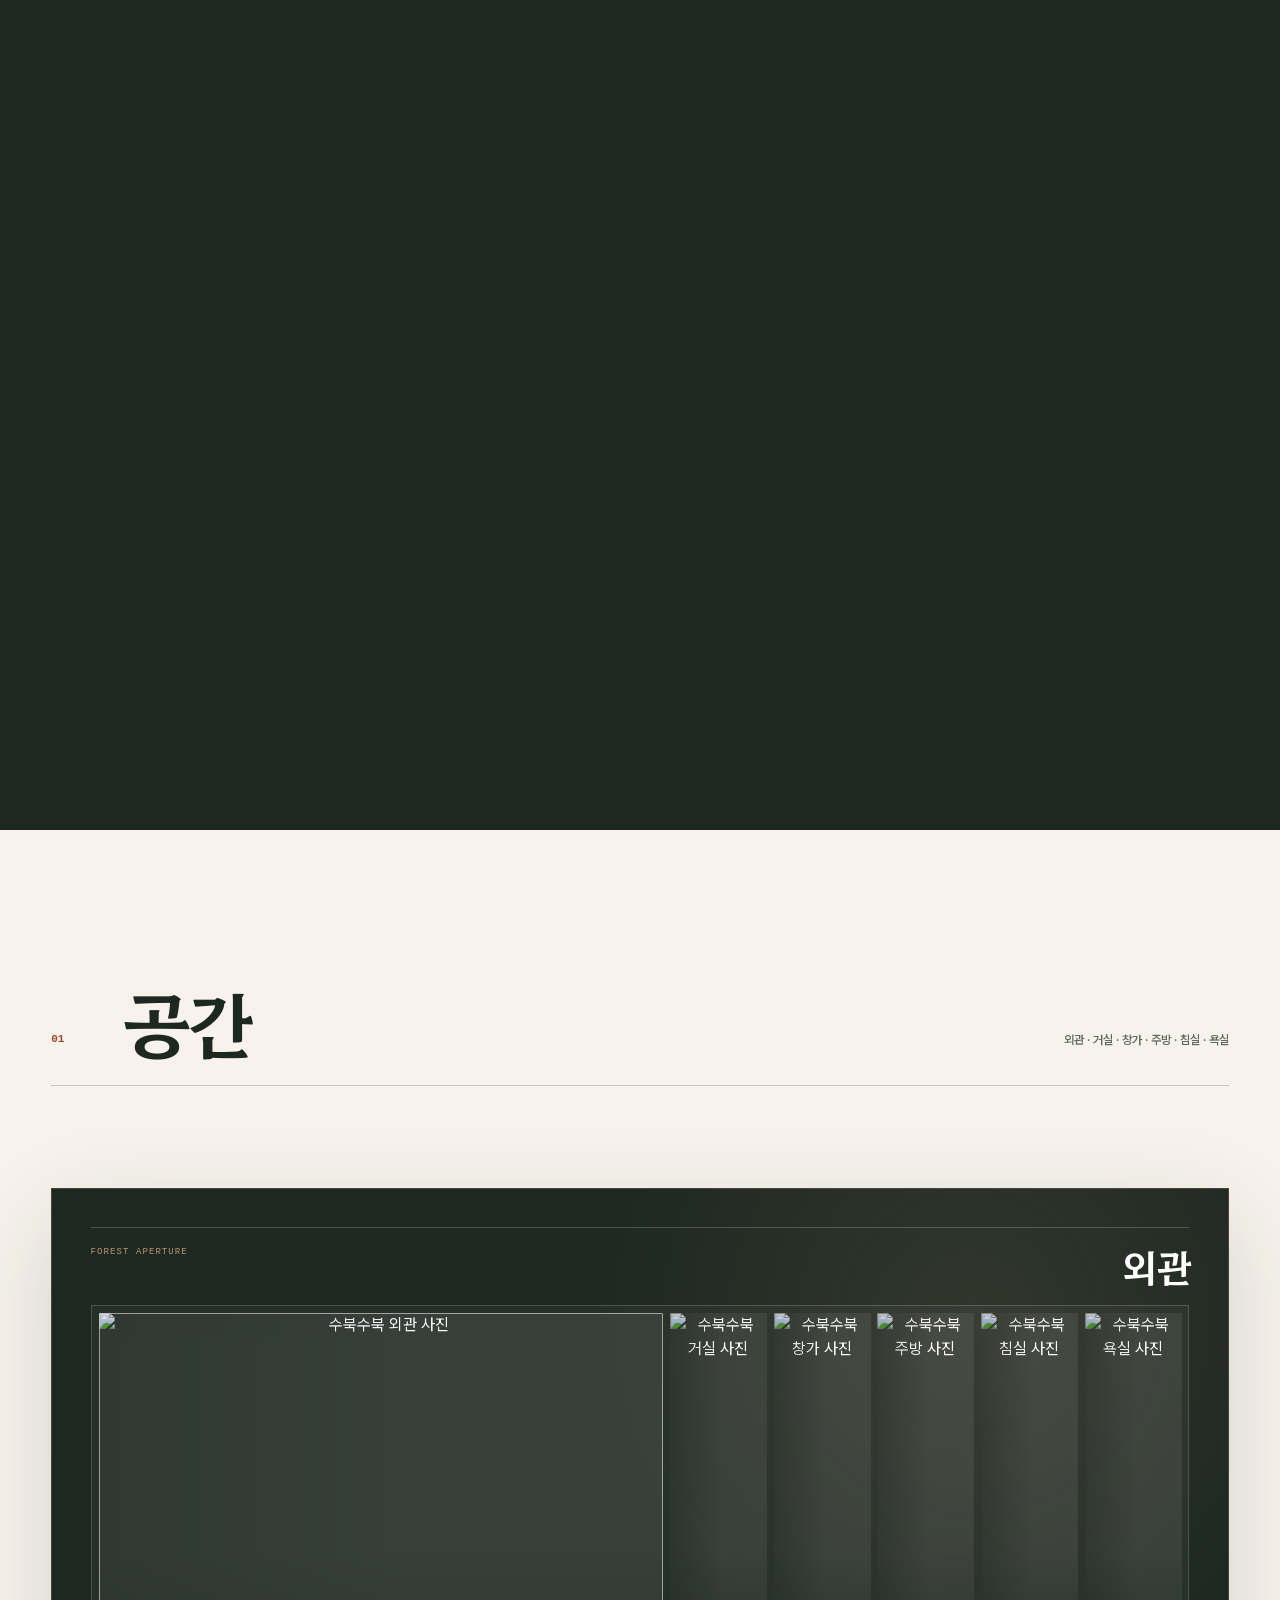
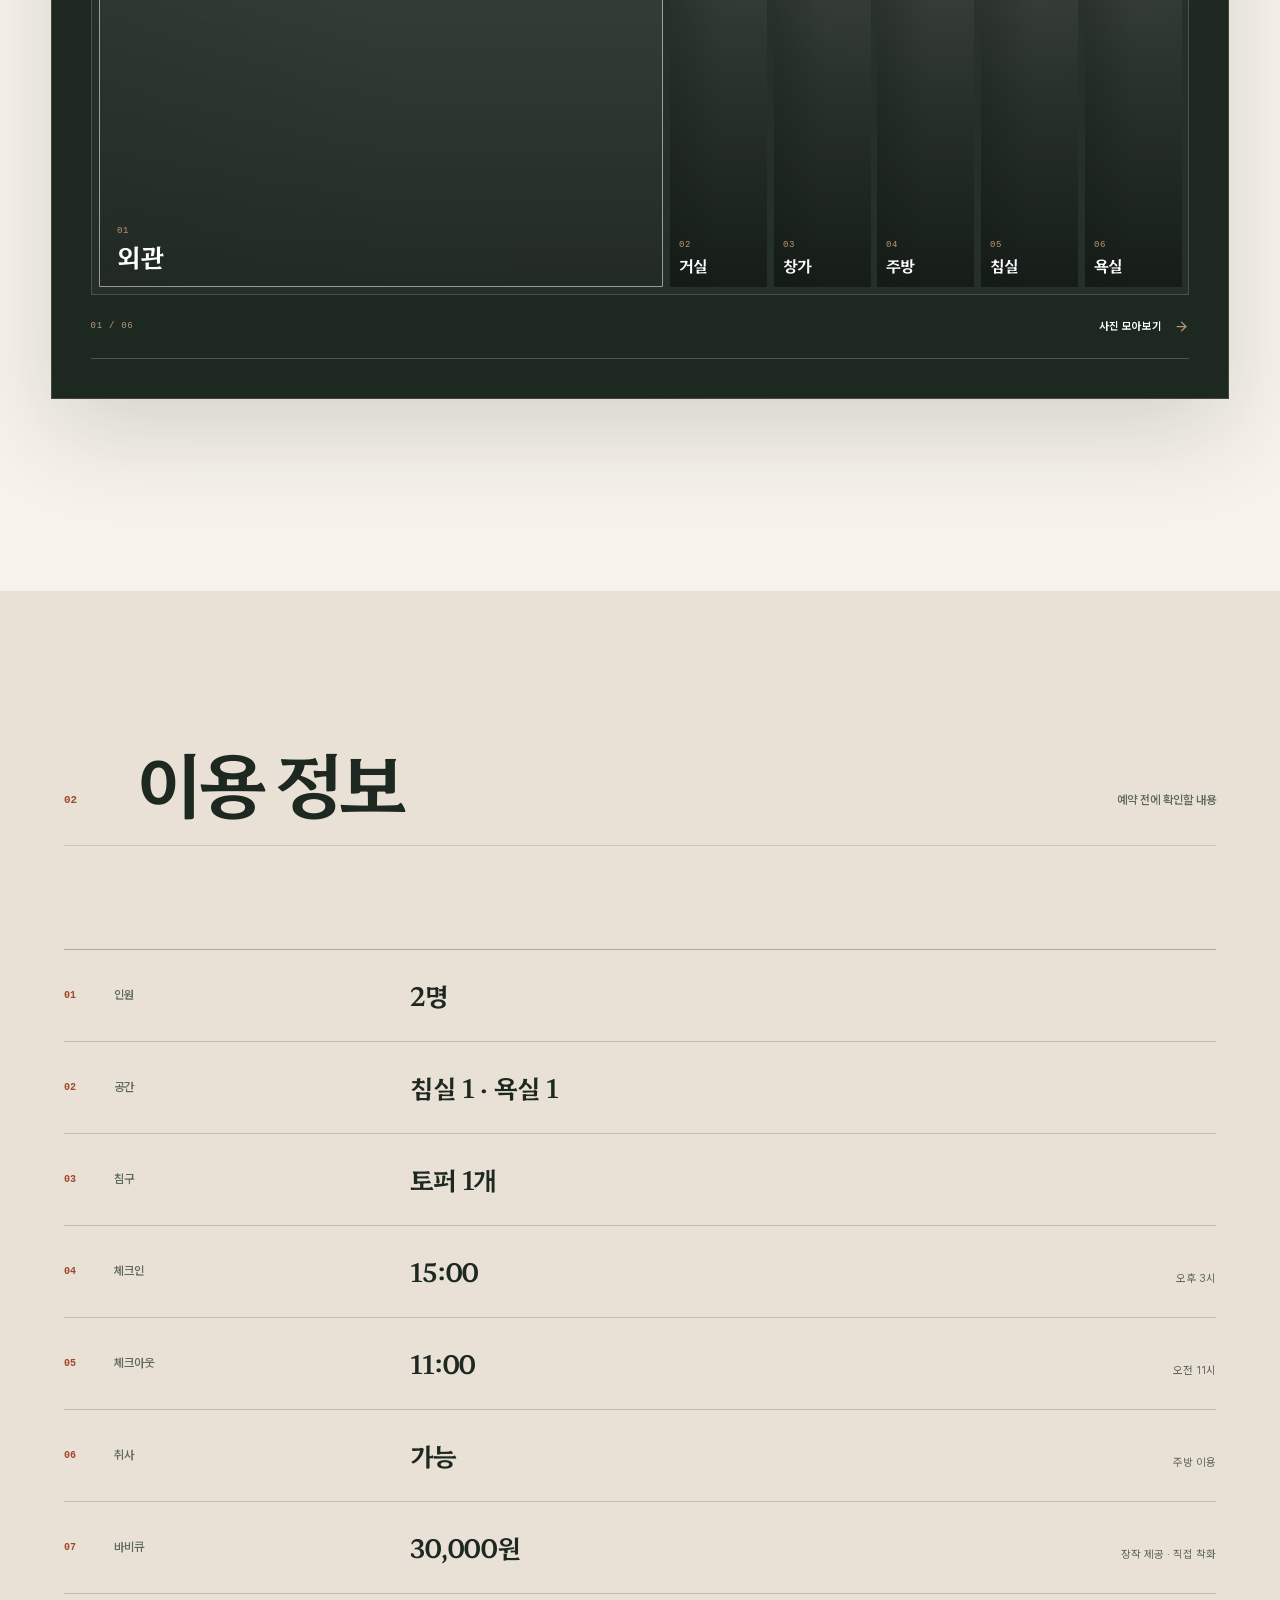
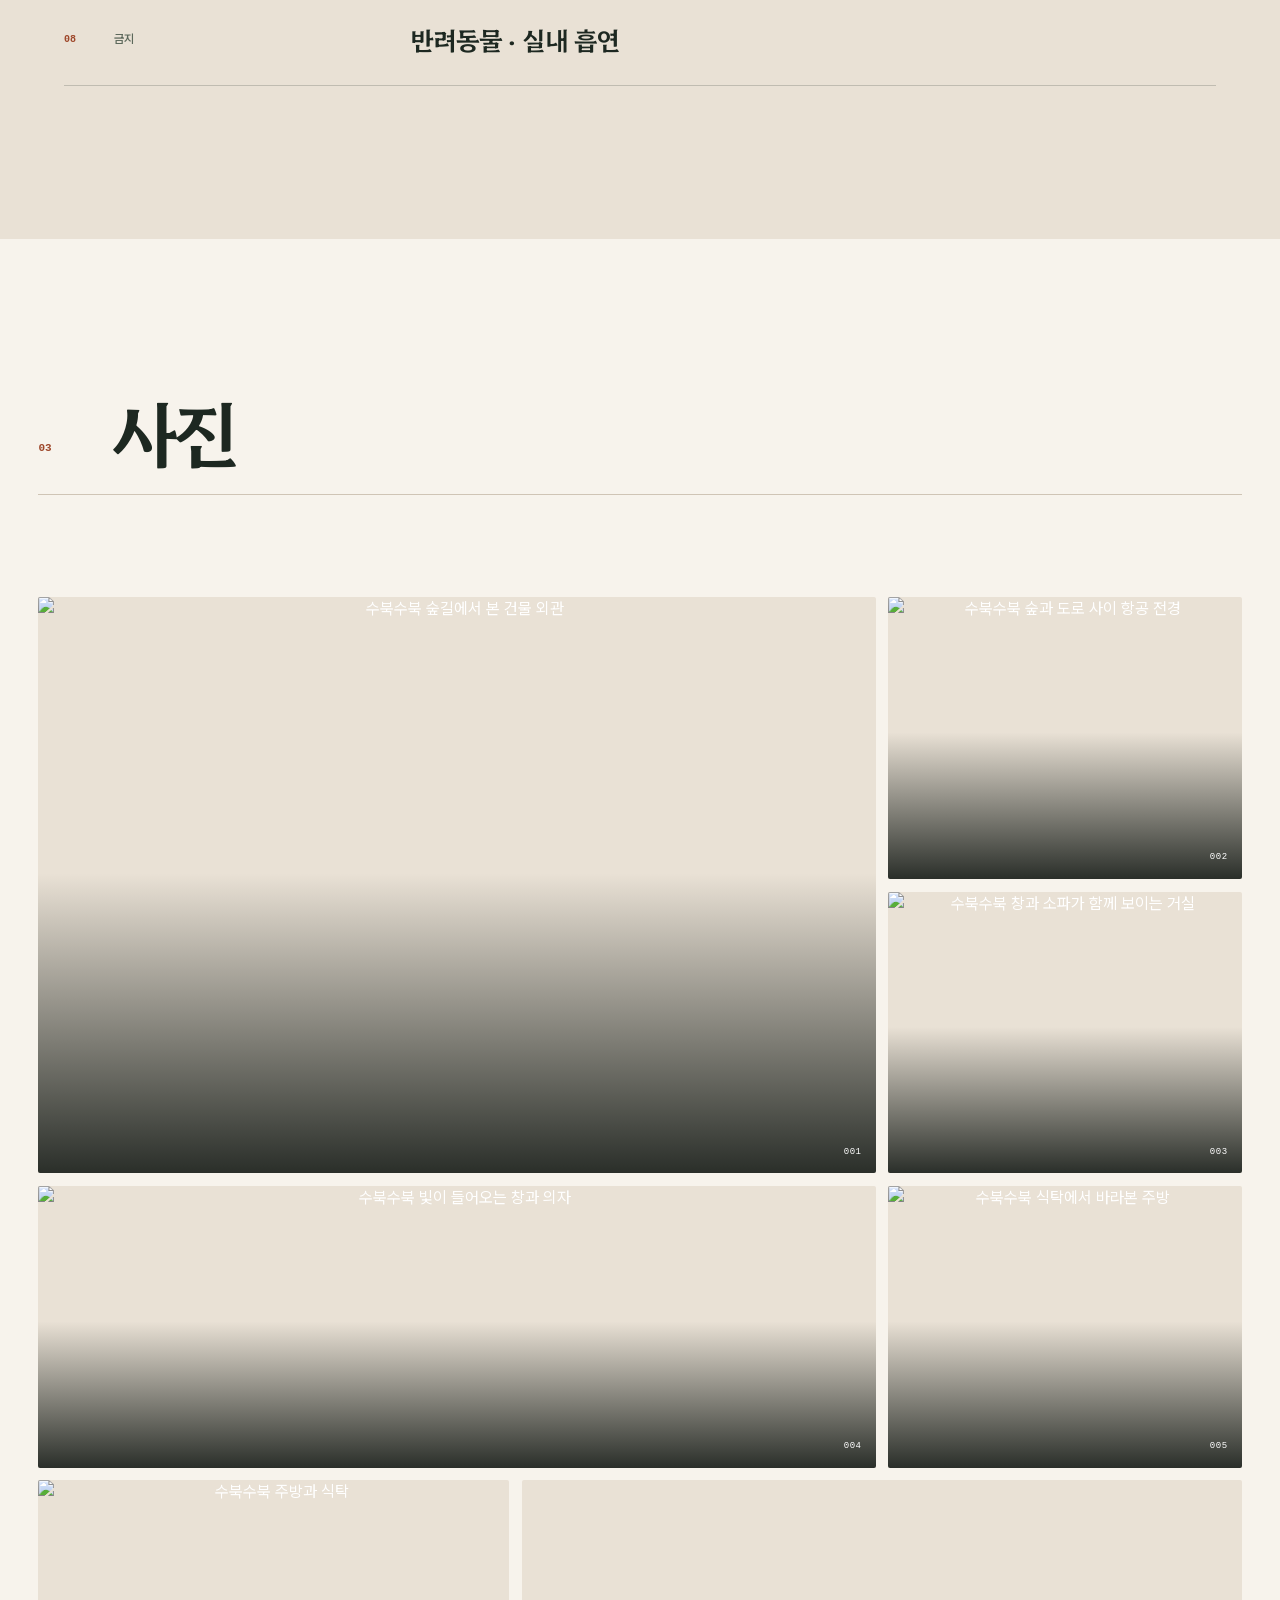
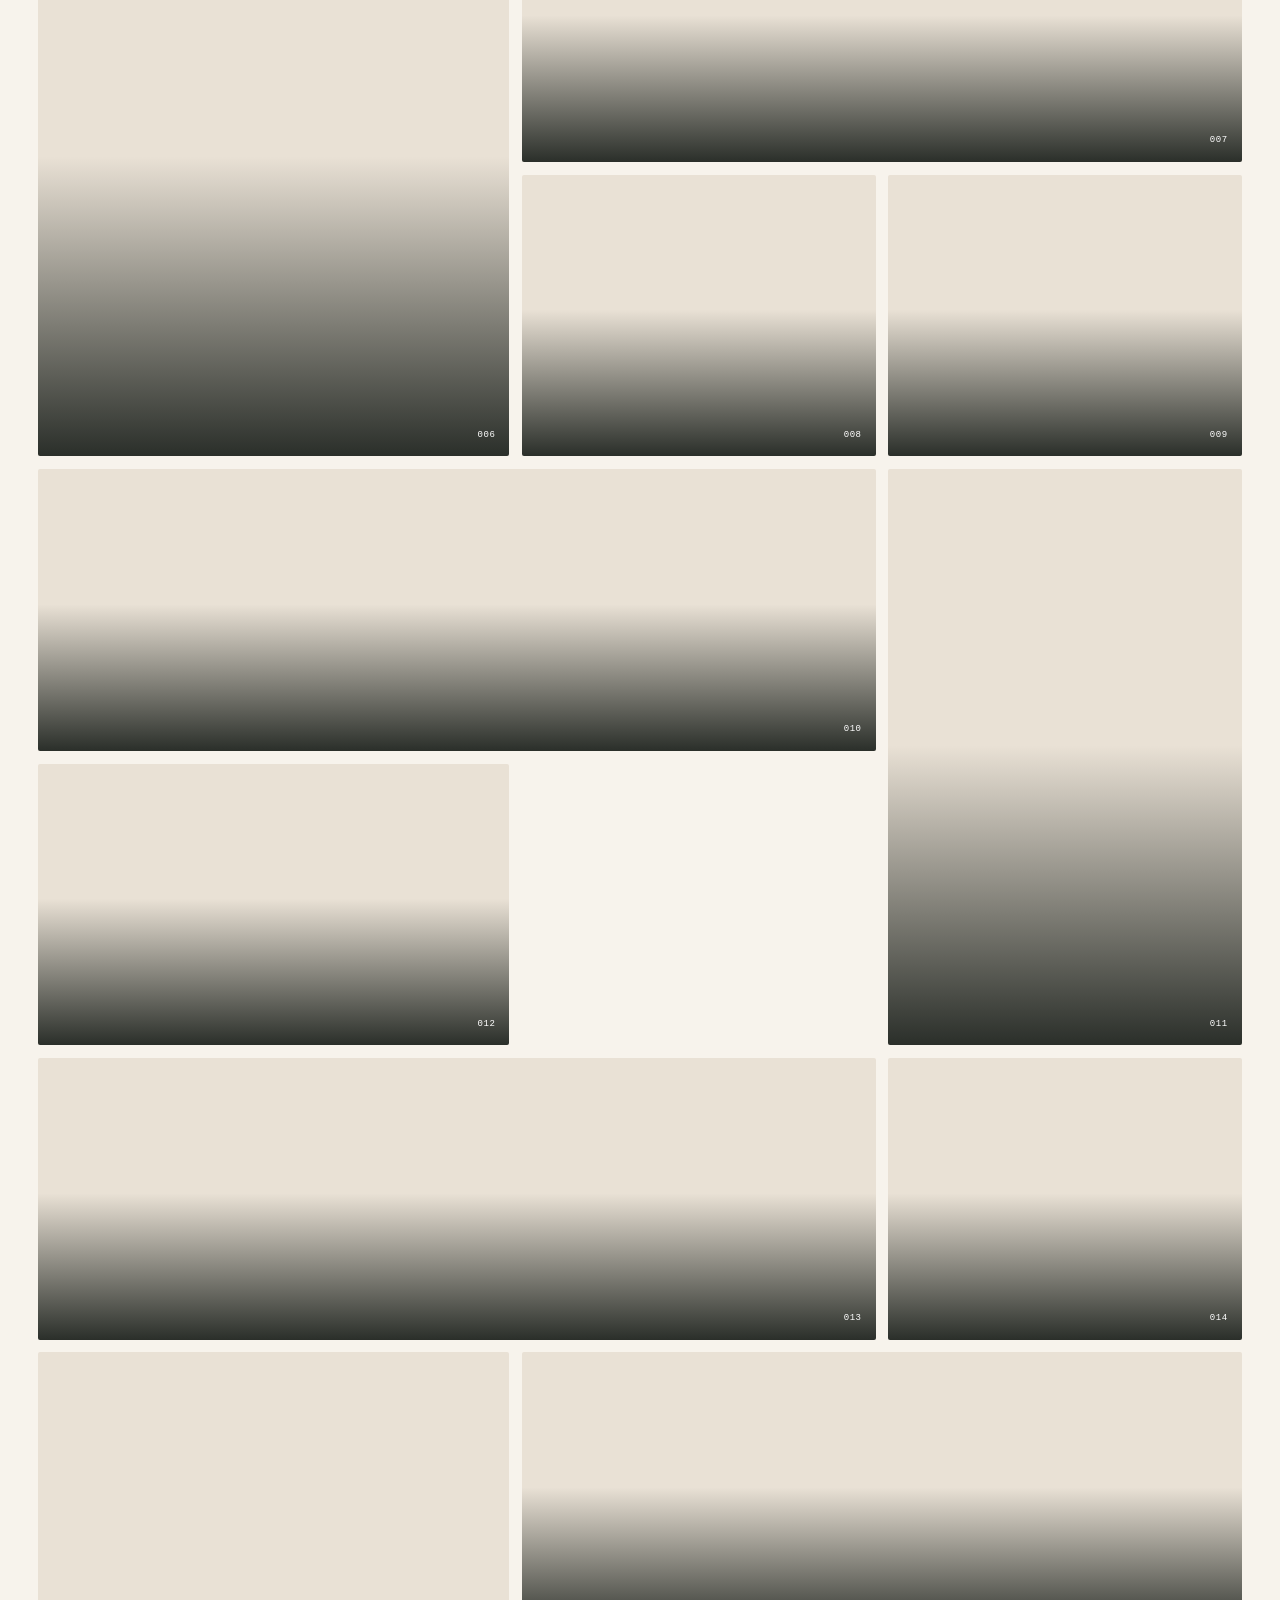
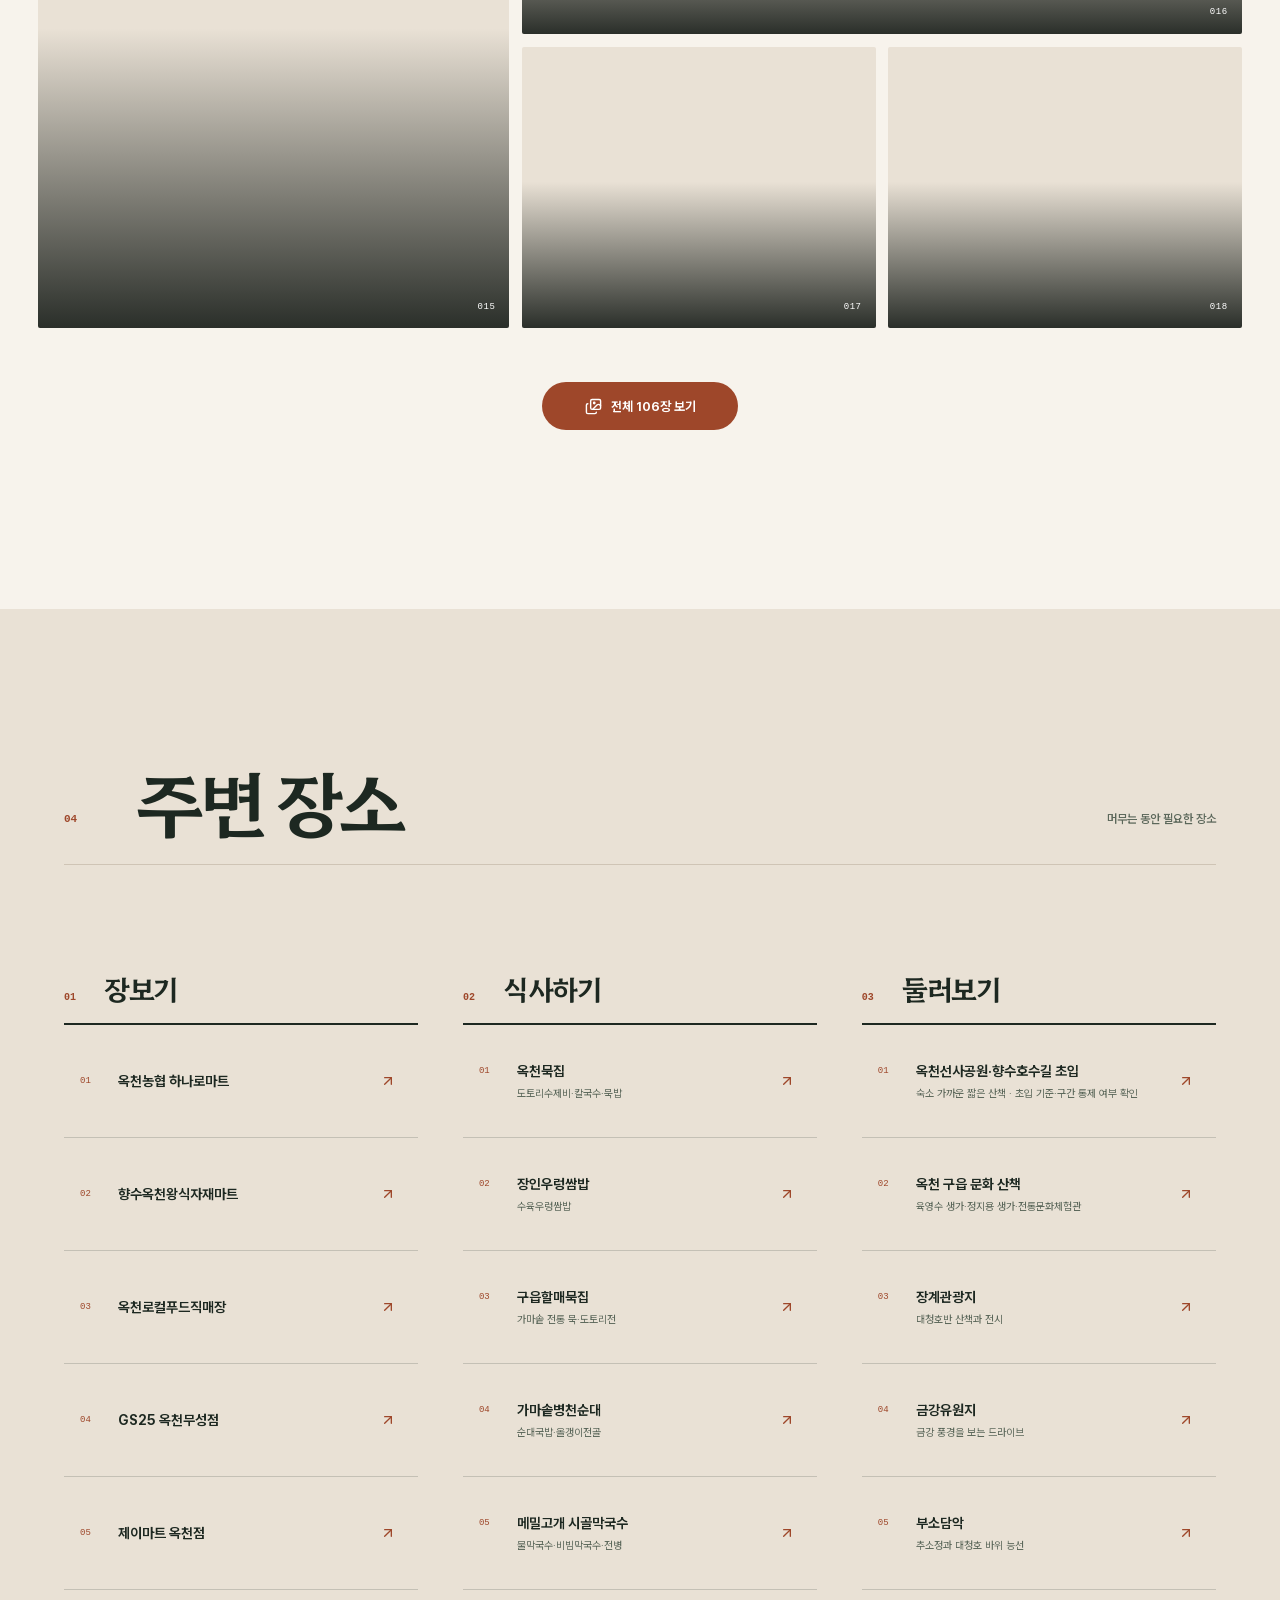
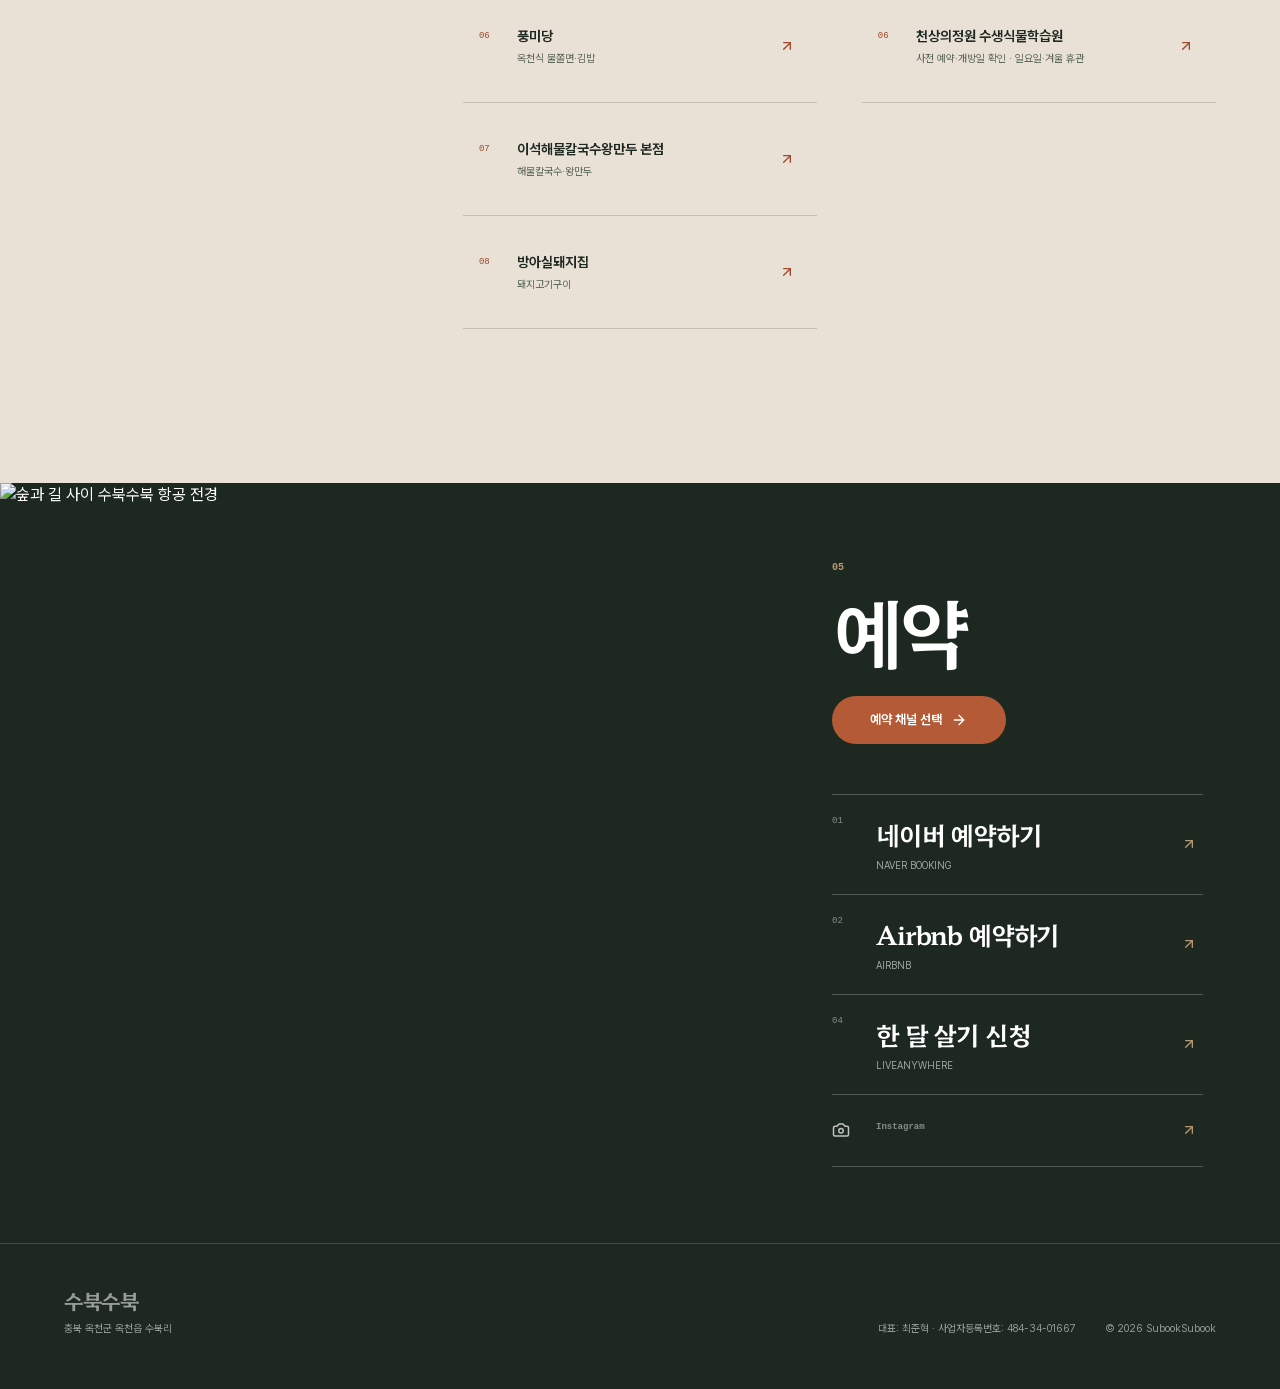
==== commit fcf528b6: "analytics: switch to GoatCounter (CSP allowed), remove abacus counter" ====
--- a/index.html
+++ b/index.html
@@ -6,7 +6,7 @@
     <meta name="description" content="충북 옥천군 옥천읍 수북리의 숙소 수북수북. 실제 숙소 사진, 이용 정보, 주변 장소와 예약 채널을 안내합니다." />
     <meta name="theme-color" content="#1D2821" />
     <meta name="referrer" content="strict-origin-when-cross-origin" />
-    <meta http-equiv="Content-Security-Policy" content="default-src 'self'; img-src 'self' https://cdn.jsdelivr.net data:; style-src 'self' 'unsafe-inline'; script-src 'self'; connect-src 'self'; font-src 'self' data:; object-src 'none'; base-uri 'self'; upgrade-insecure-requests" />
+    <meta http-equiv="Content-Security-Policy" content="default-src 'self'; img-src 'self' https://cdn.jsdelivr.net https://sub00k.goatcounter.com data:; style-src 'self' 'unsafe-inline'; script-src 'self' https://gc.zgo.at; connect-src 'self' https://sub00k.goatcounter.com; font-src 'self' data:; object-src 'none'; base-uri 'self'; upgrade-insecure-requests" />
     <link rel="icon" href="data:image/svg+xml,%3Csvg xmlns='http://www.w3.org/2000/svg' viewBox='0 0 64 64'%3E%3Crect width='64' height='64' rx='14' fill='%23080b09'/%3E%3Ccircle cx='32' cy='32' r='19' fill='none' stroke='%23c9a768' stroke-width='2'/%3E%3C/svg%3E" />
     <title>수북수북 · 옥천읍 수북리 숙소</title>
     <script type="module" crossorigin src="./assets/index-BjqvZ86d.js"></script>
@@ -14,6 +14,7 @@
   </head>
   <body>
     <div id="root"></div>
-    <script src="./visit.js?v=2" defer></script>
+    <script src="./goat.js" defer></script>
+    <script src="./goat-spa.js" defer></script>
   </body>
 </html>
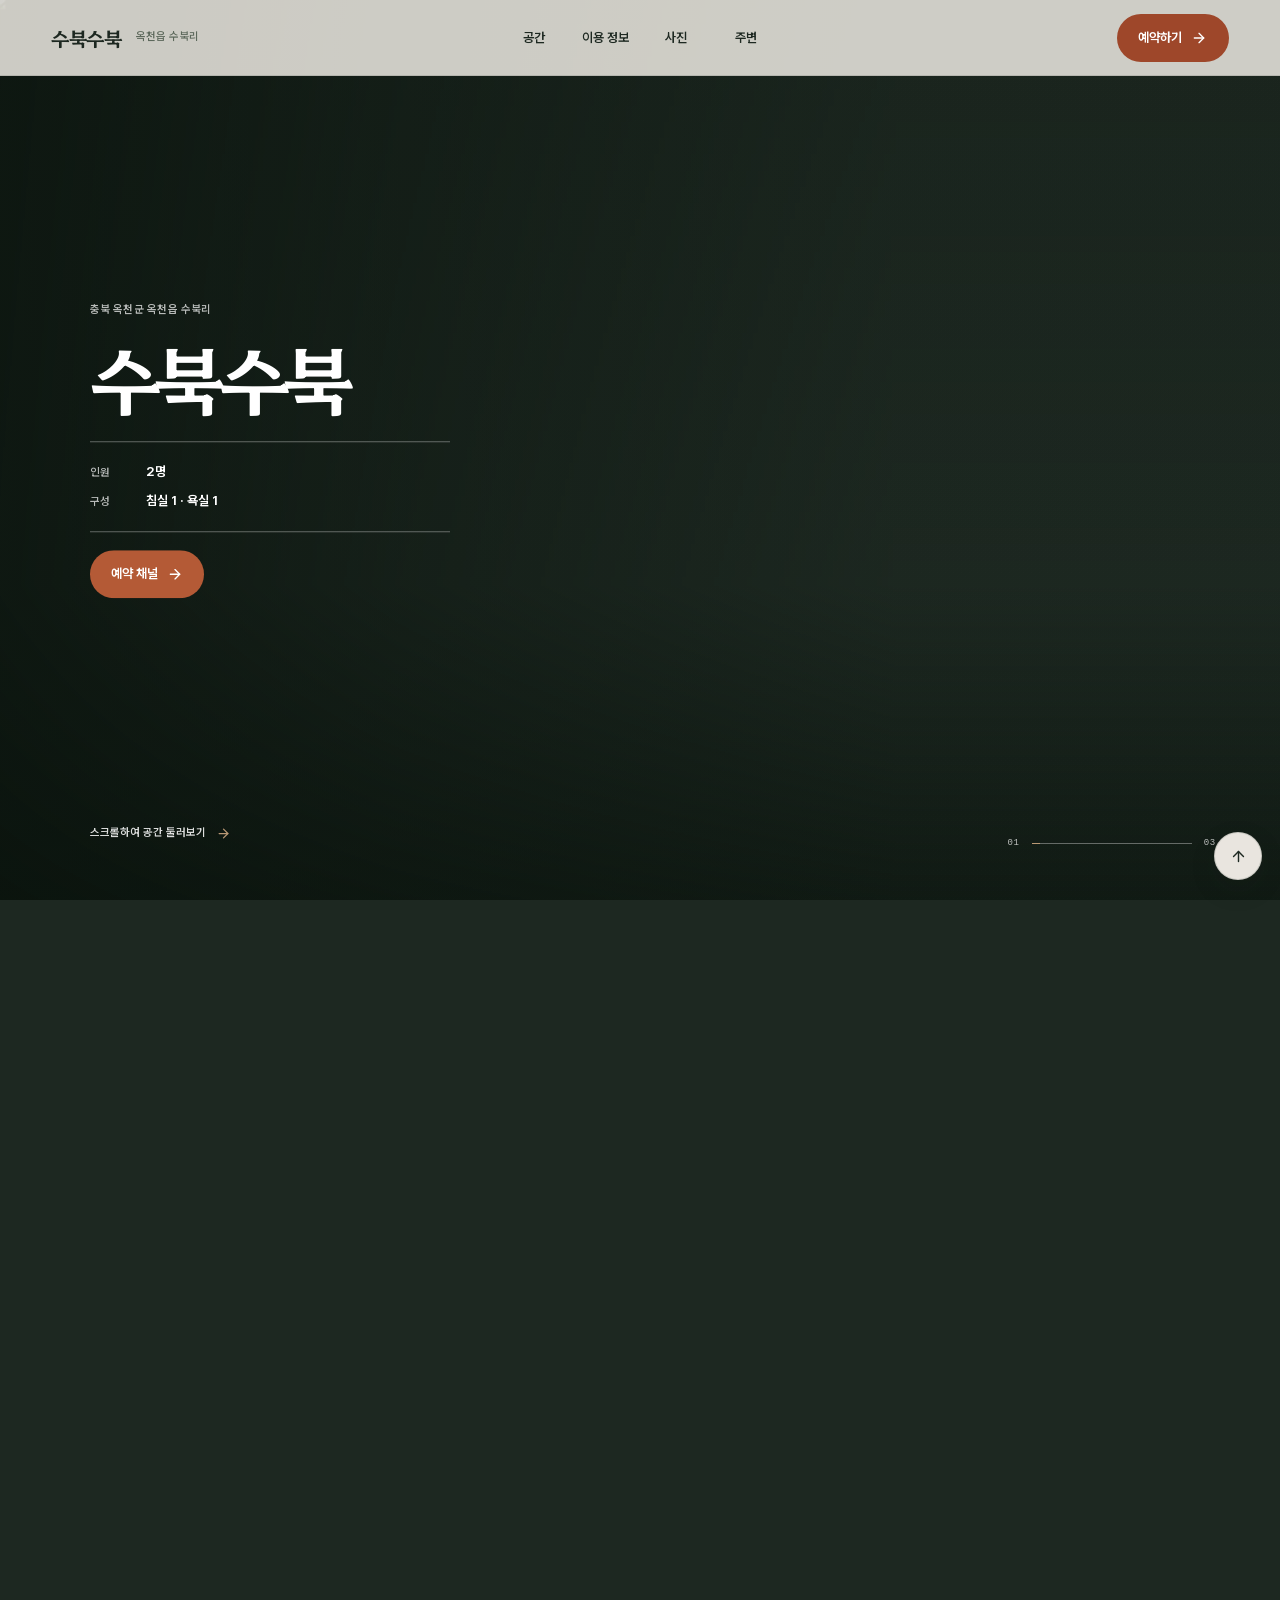
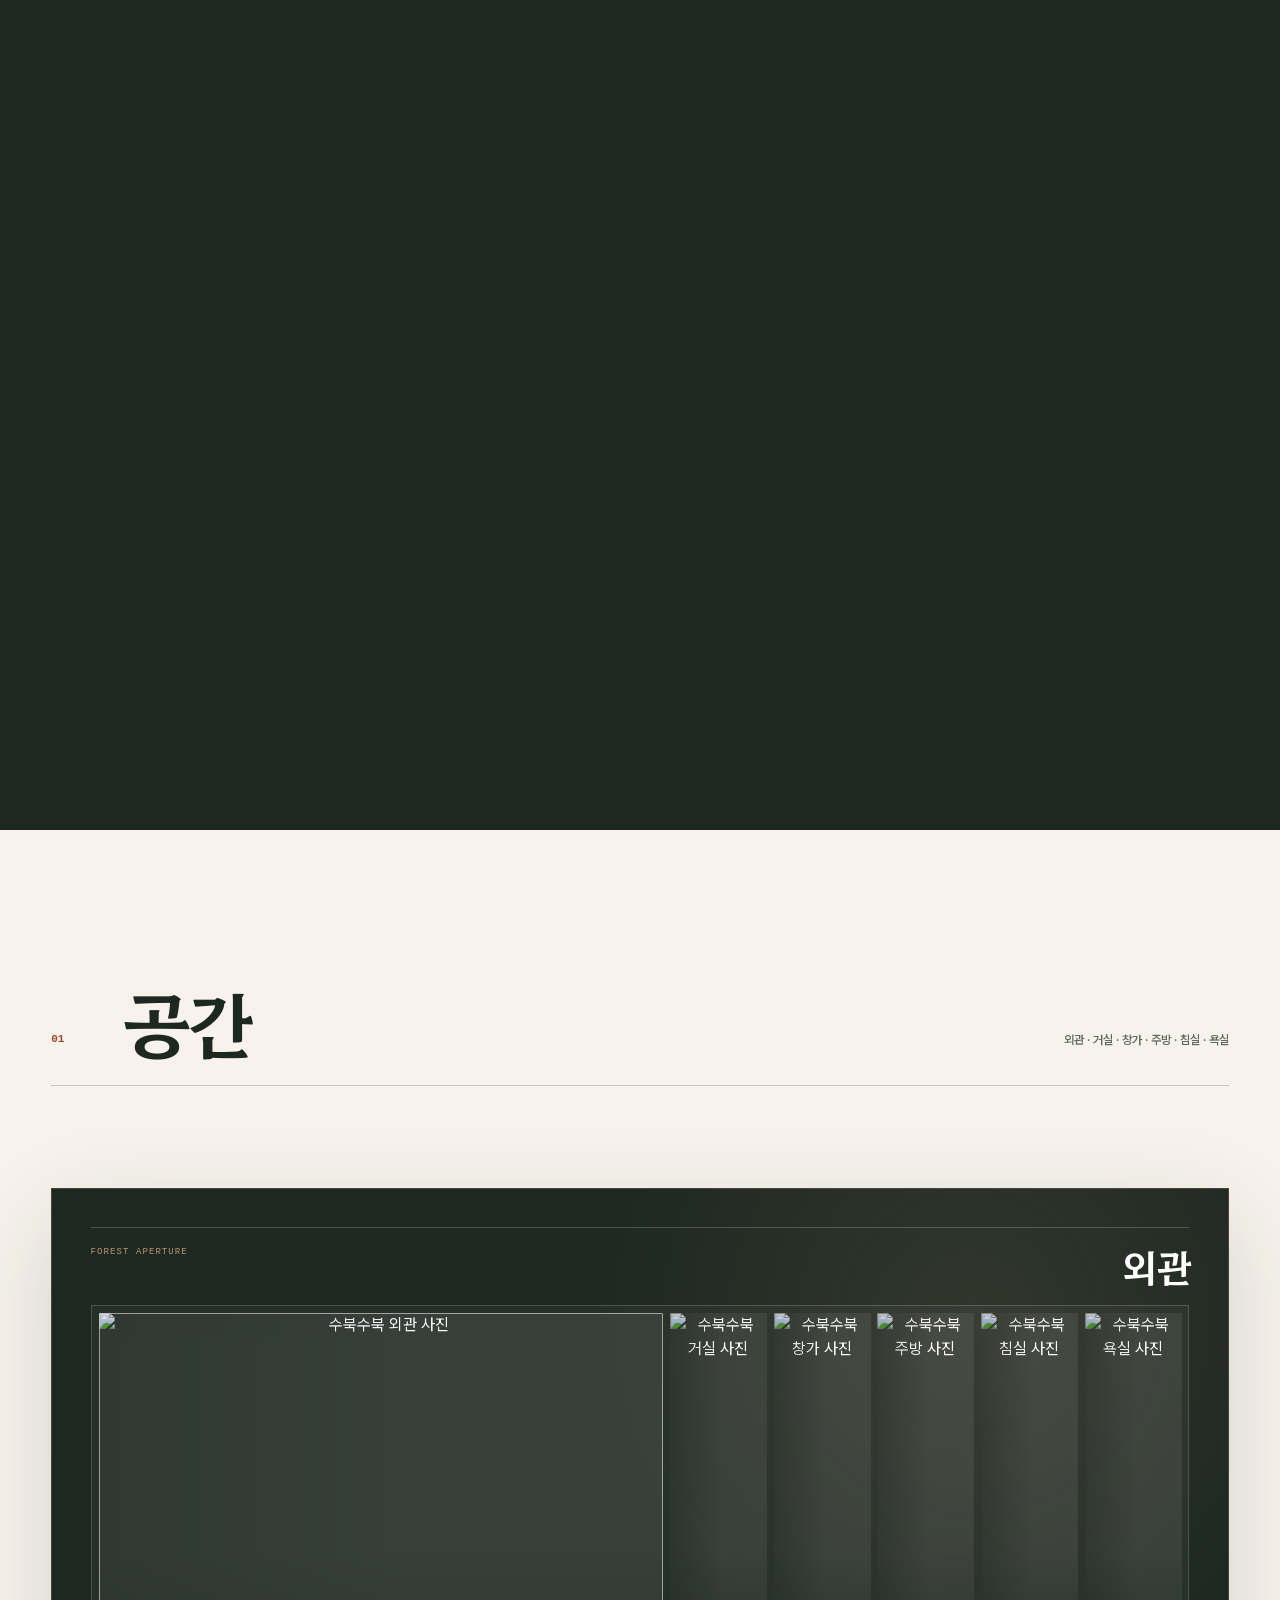
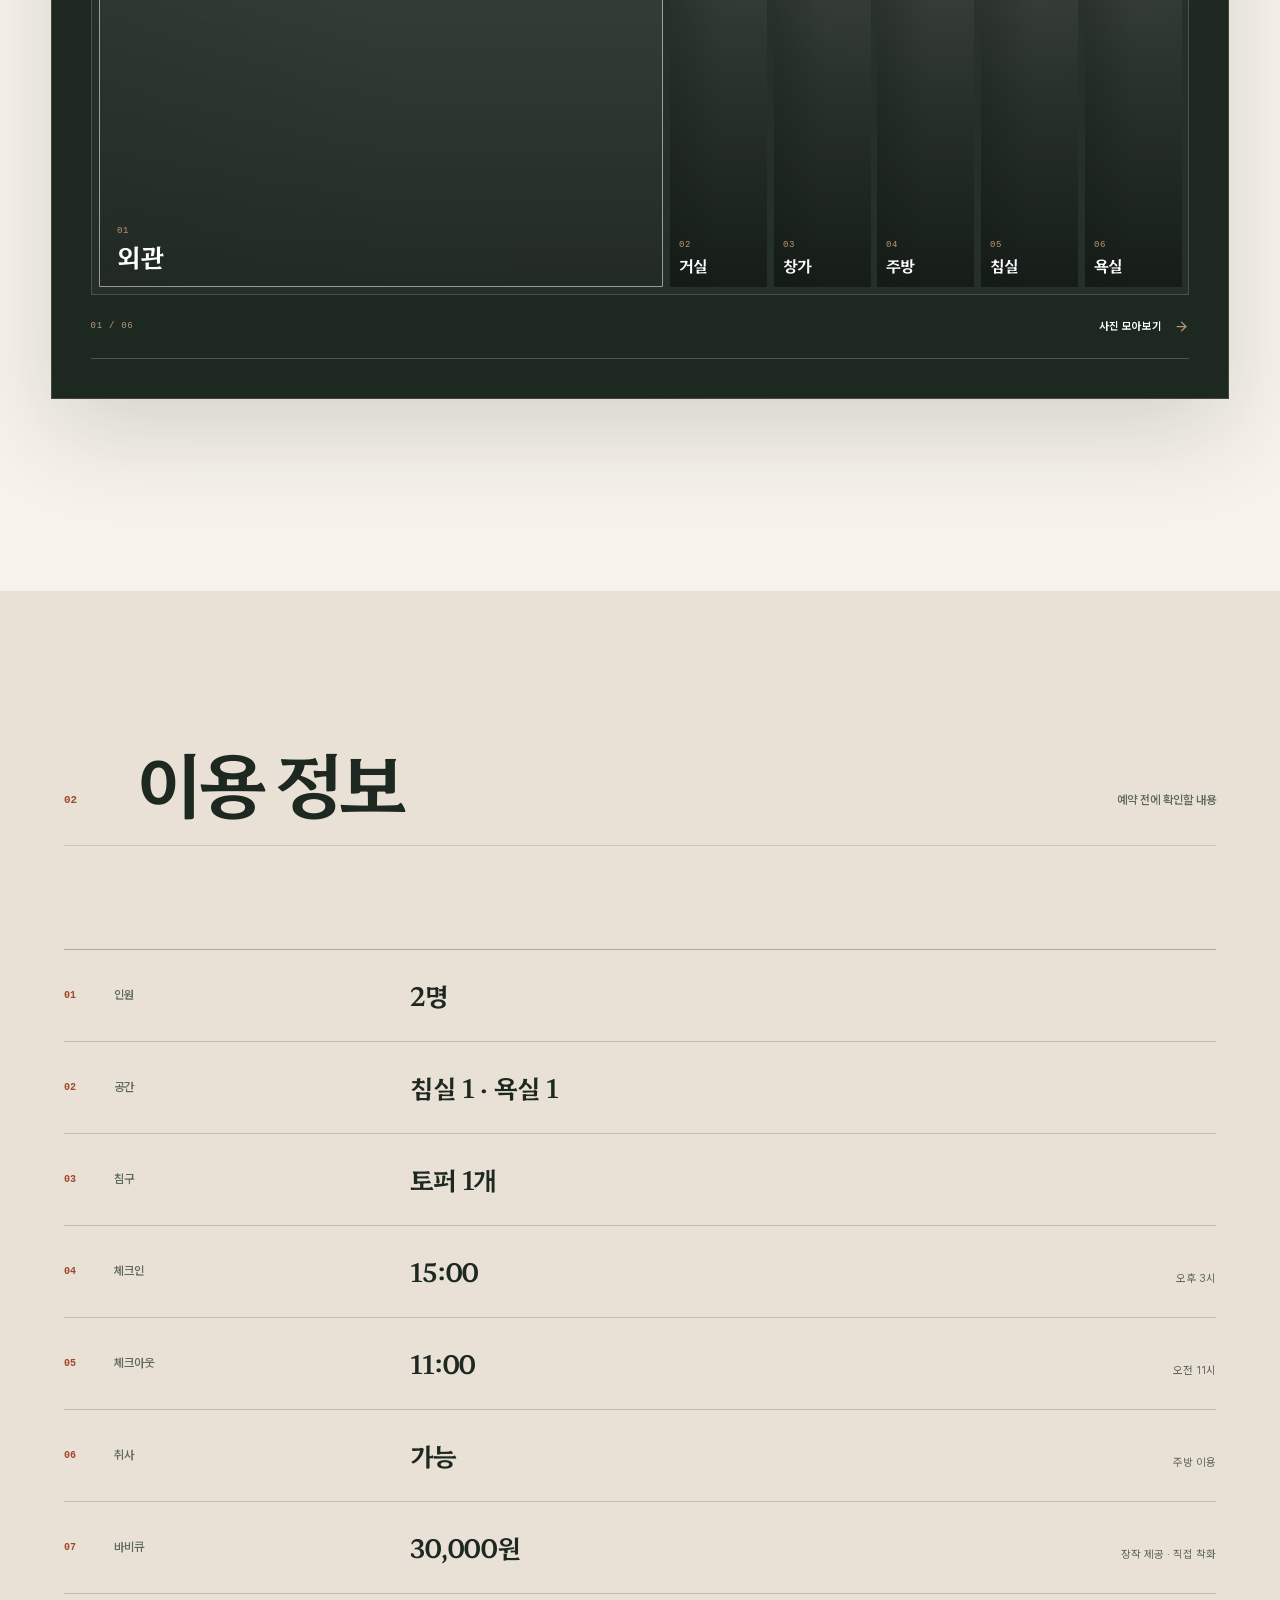
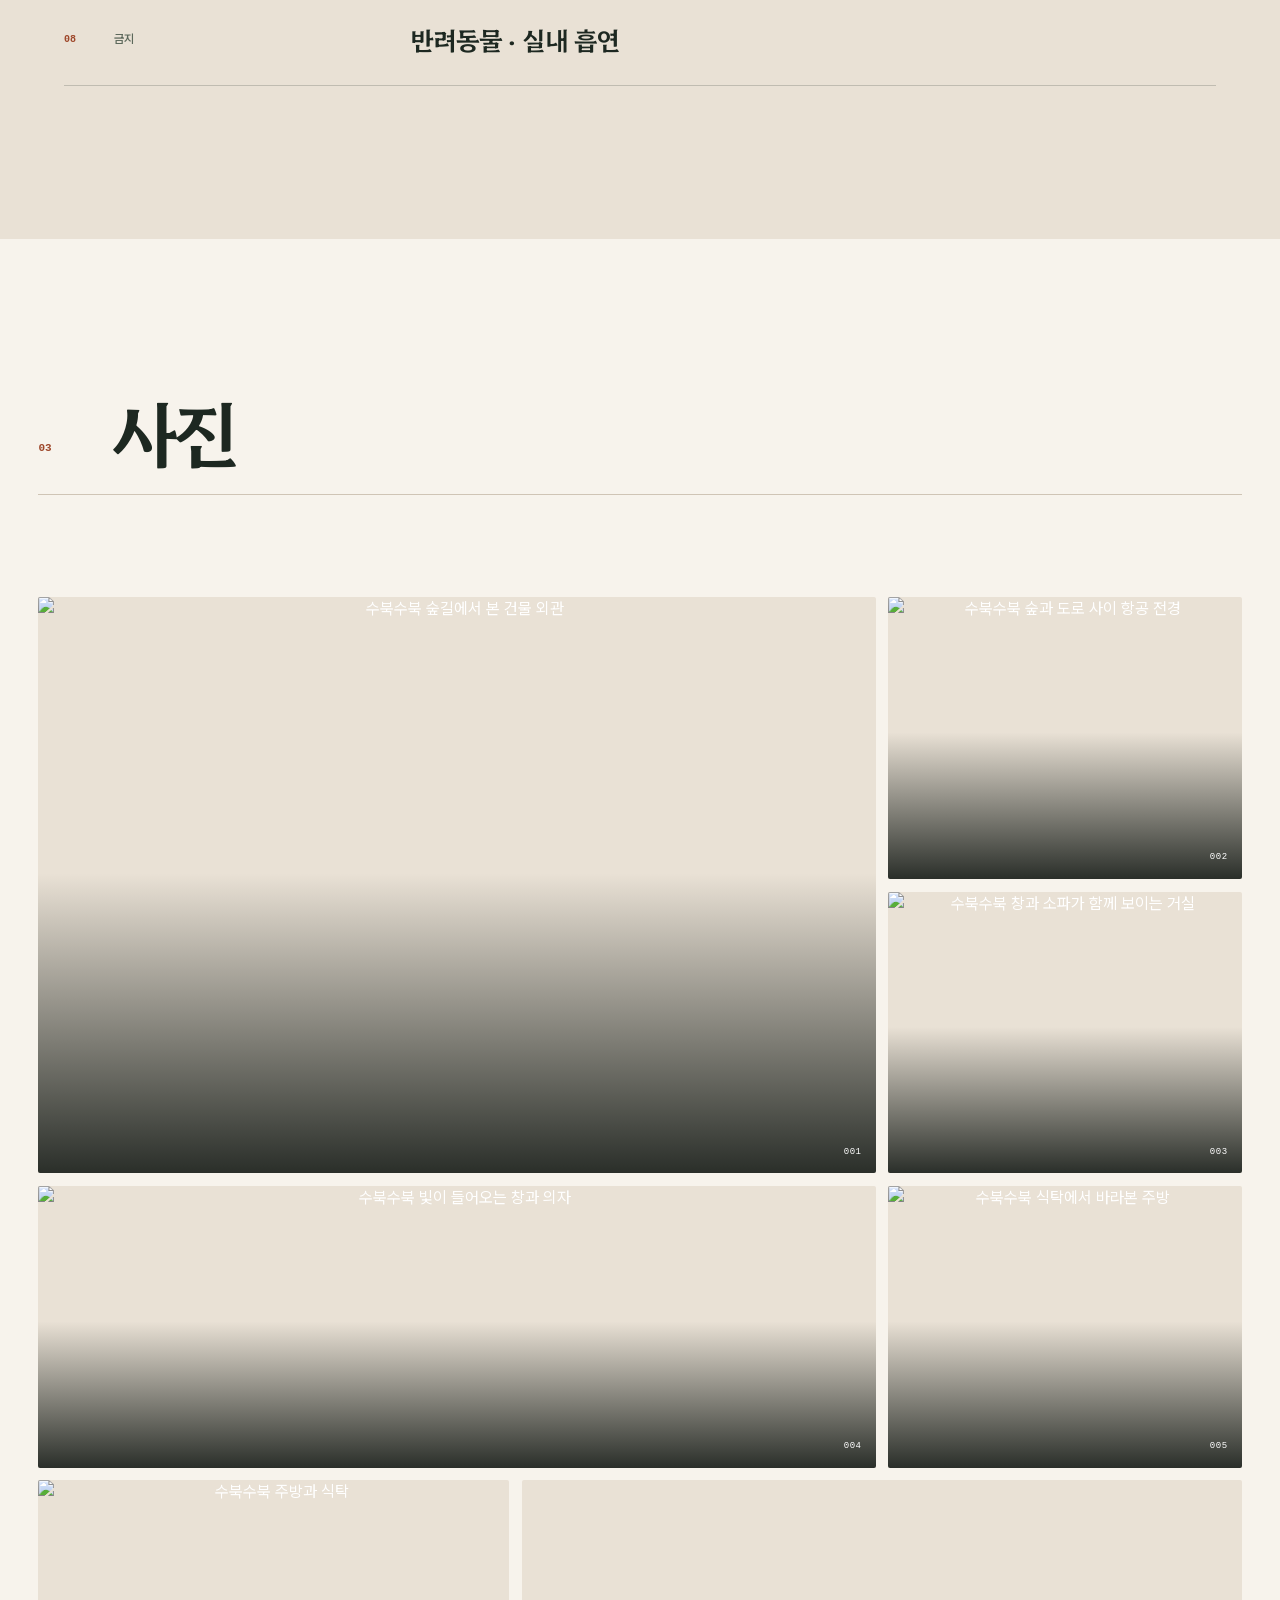
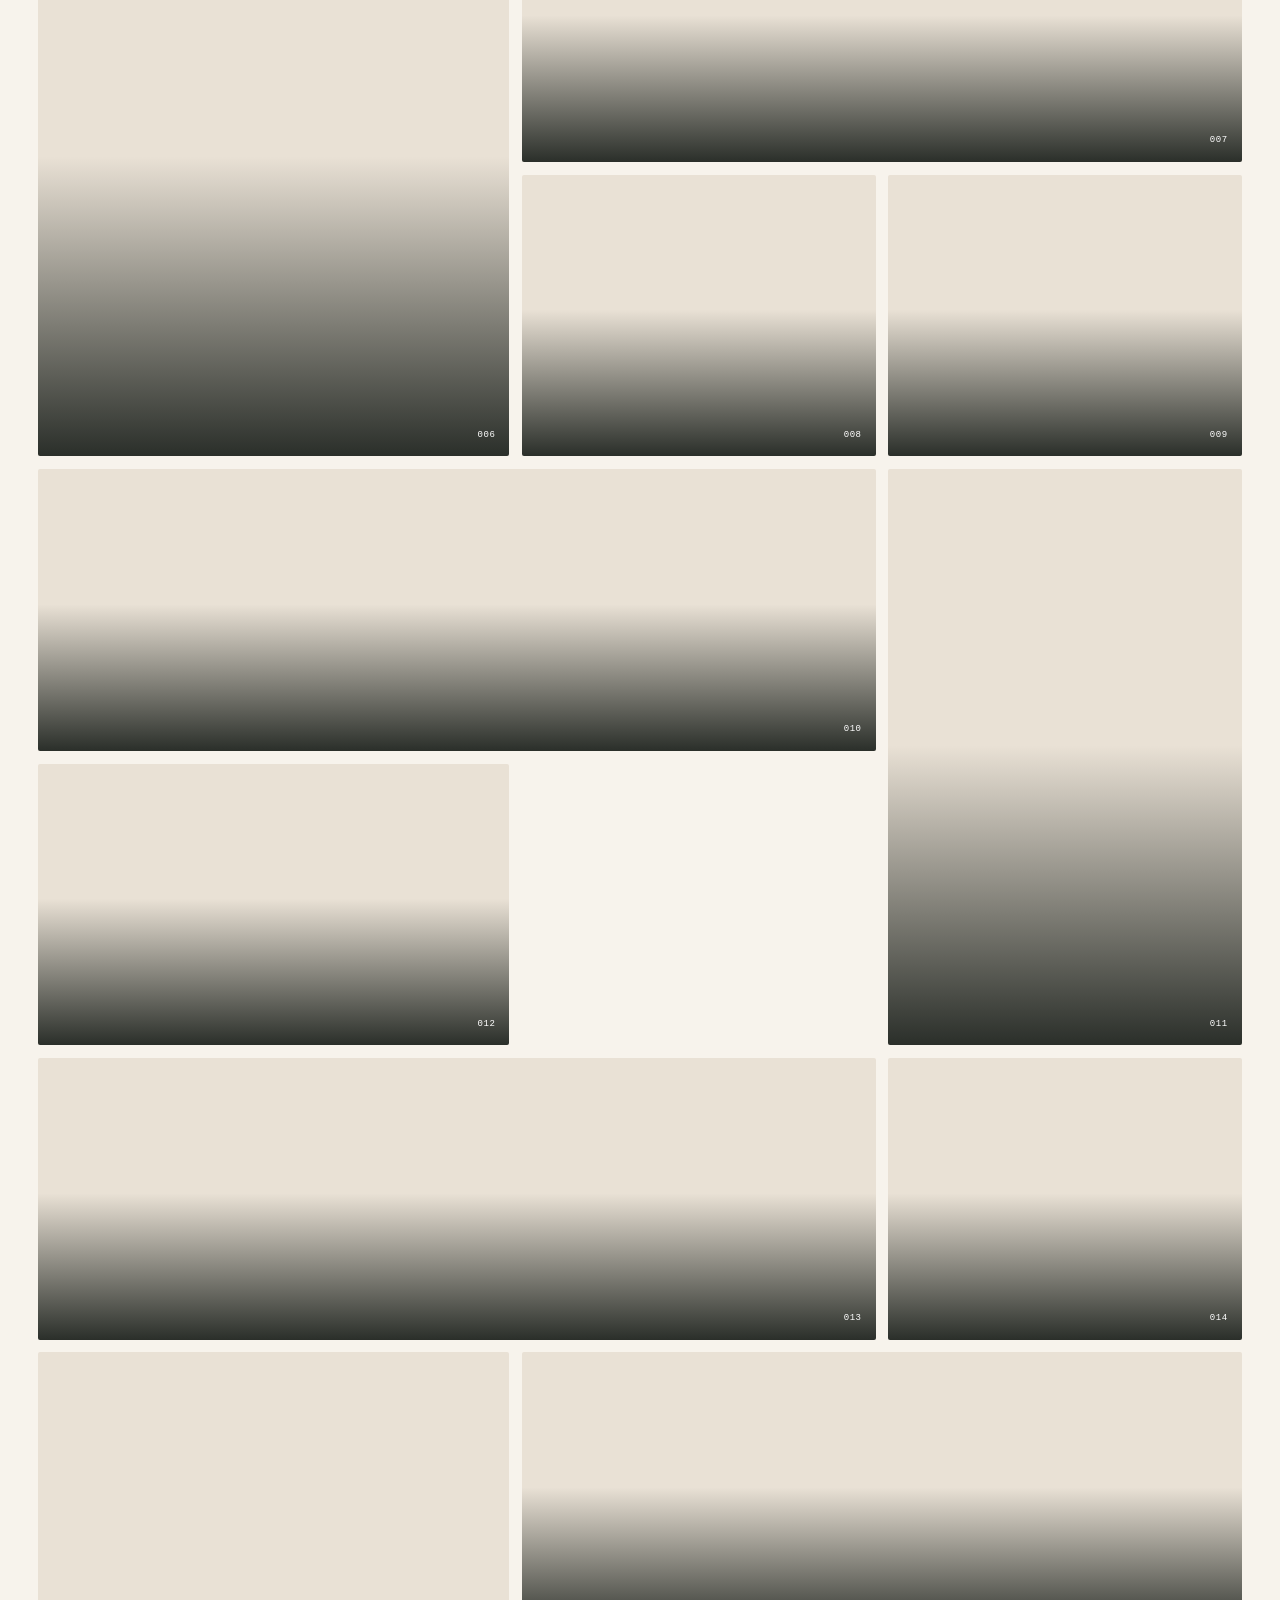
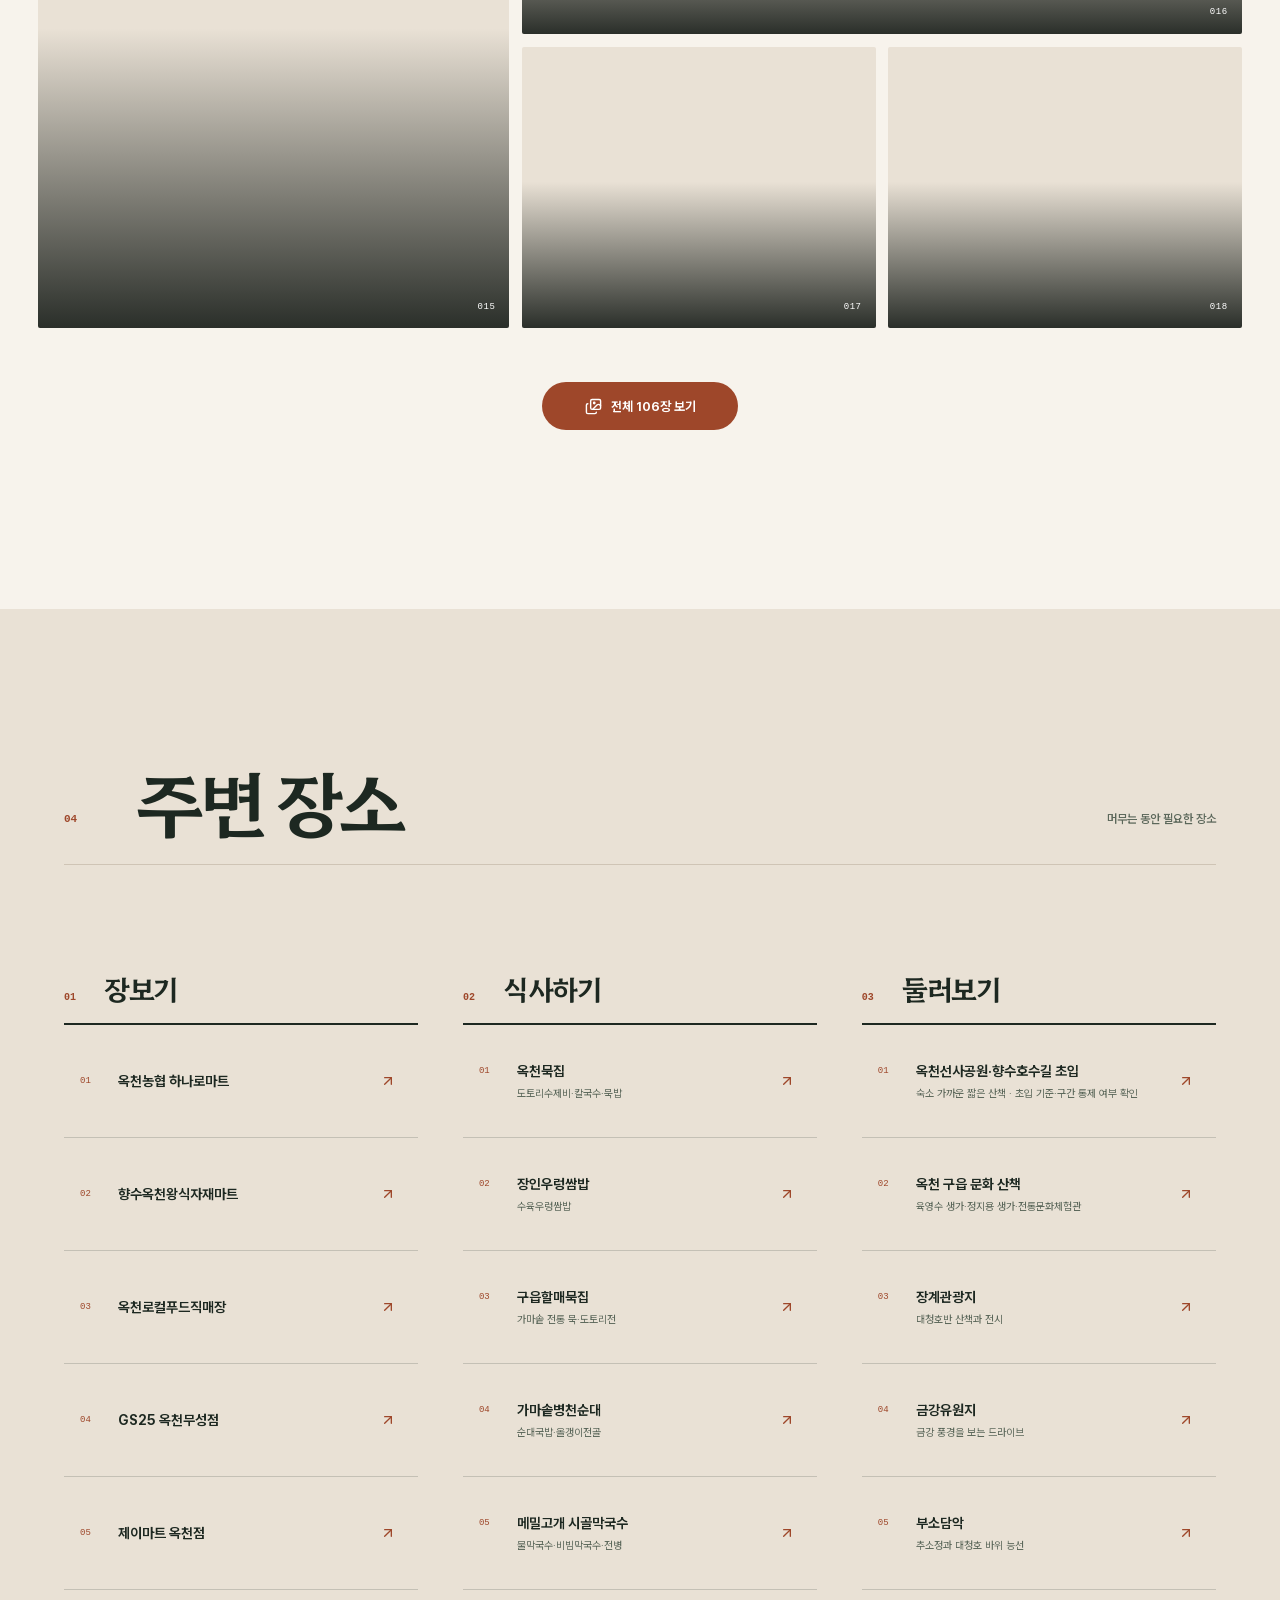
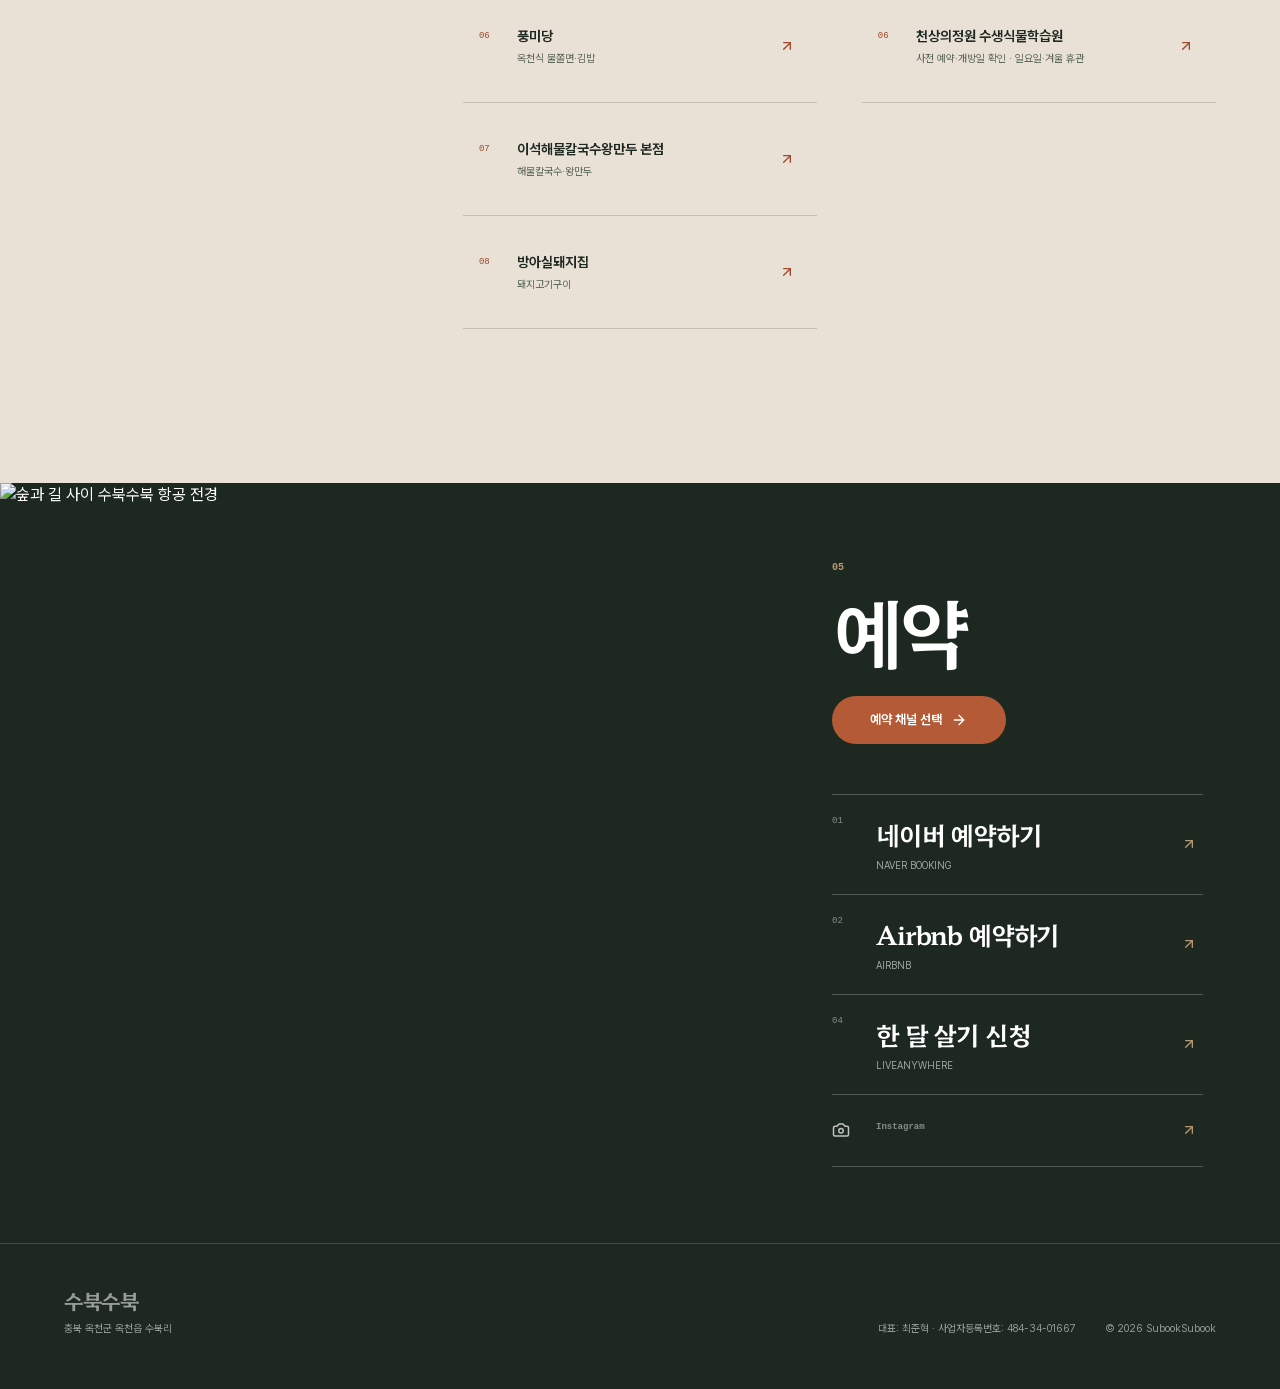
==== commit 34269bc1: "analytics: restore abacus counter alongside GoatCounter (CSP fixed)" ====
--- a/index.html
+++ b/index.html
@@ -6,7 +6,7 @@
     <meta name="description" content="충북 옥천군 옥천읍 수북리의 숙소 수북수북. 실제 숙소 사진, 이용 정보, 주변 장소와 예약 채널을 안내합니다." />
     <meta name="theme-color" content="#1D2821" />
     <meta name="referrer" content="strict-origin-when-cross-origin" />
-    <meta http-equiv="Content-Security-Policy" content="default-src 'self'; img-src 'self' https://cdn.jsdelivr.net https://sub00k.goatcounter.com data:; style-src 'self' 'unsafe-inline'; script-src 'self' https://gc.zgo.at; connect-src 'self' https://sub00k.goatcounter.com; font-src 'self' data:; object-src 'none'; base-uri 'self'; upgrade-insecure-requests" />
+    <meta http-equiv="Content-Security-Policy" content="default-src 'self'; img-src 'self' https://cdn.jsdelivr.net https://sub00k.goatcounter.com https://abacus.jasoncameron.dev data:; style-src 'self' 'unsafe-inline'; script-src 'self' https://gc.zgo.at; connect-src 'self' https://sub00k.goatcounter.com https://abacus.jasoncameron.dev; font-src 'self' data:; object-src 'none'; base-uri 'self'; upgrade-insecure-requests" />
     <link rel="icon" href="data:image/svg+xml,%3Csvg xmlns='http://www.w3.org/2000/svg' viewBox='0 0 64 64'%3E%3Crect width='64' height='64' rx='14' fill='%23080b09'/%3E%3Ccircle cx='32' cy='32' r='19' fill='none' stroke='%23c9a768' stroke-width='2'/%3E%3C/svg%3E" />
     <title>수북수북 · 옥천읍 수북리 숙소</title>
     <script type="module" crossorigin src="./assets/index-BjqvZ86d.js"></script>
@@ -16,5 +16,6 @@
     <div id="root"></div>
     <script src="./goat.js" defer></script>
     <script src="./goat-spa.js" defer></script>
+    <script src="./visit2.js" defer></script>
   </body>
 </html>
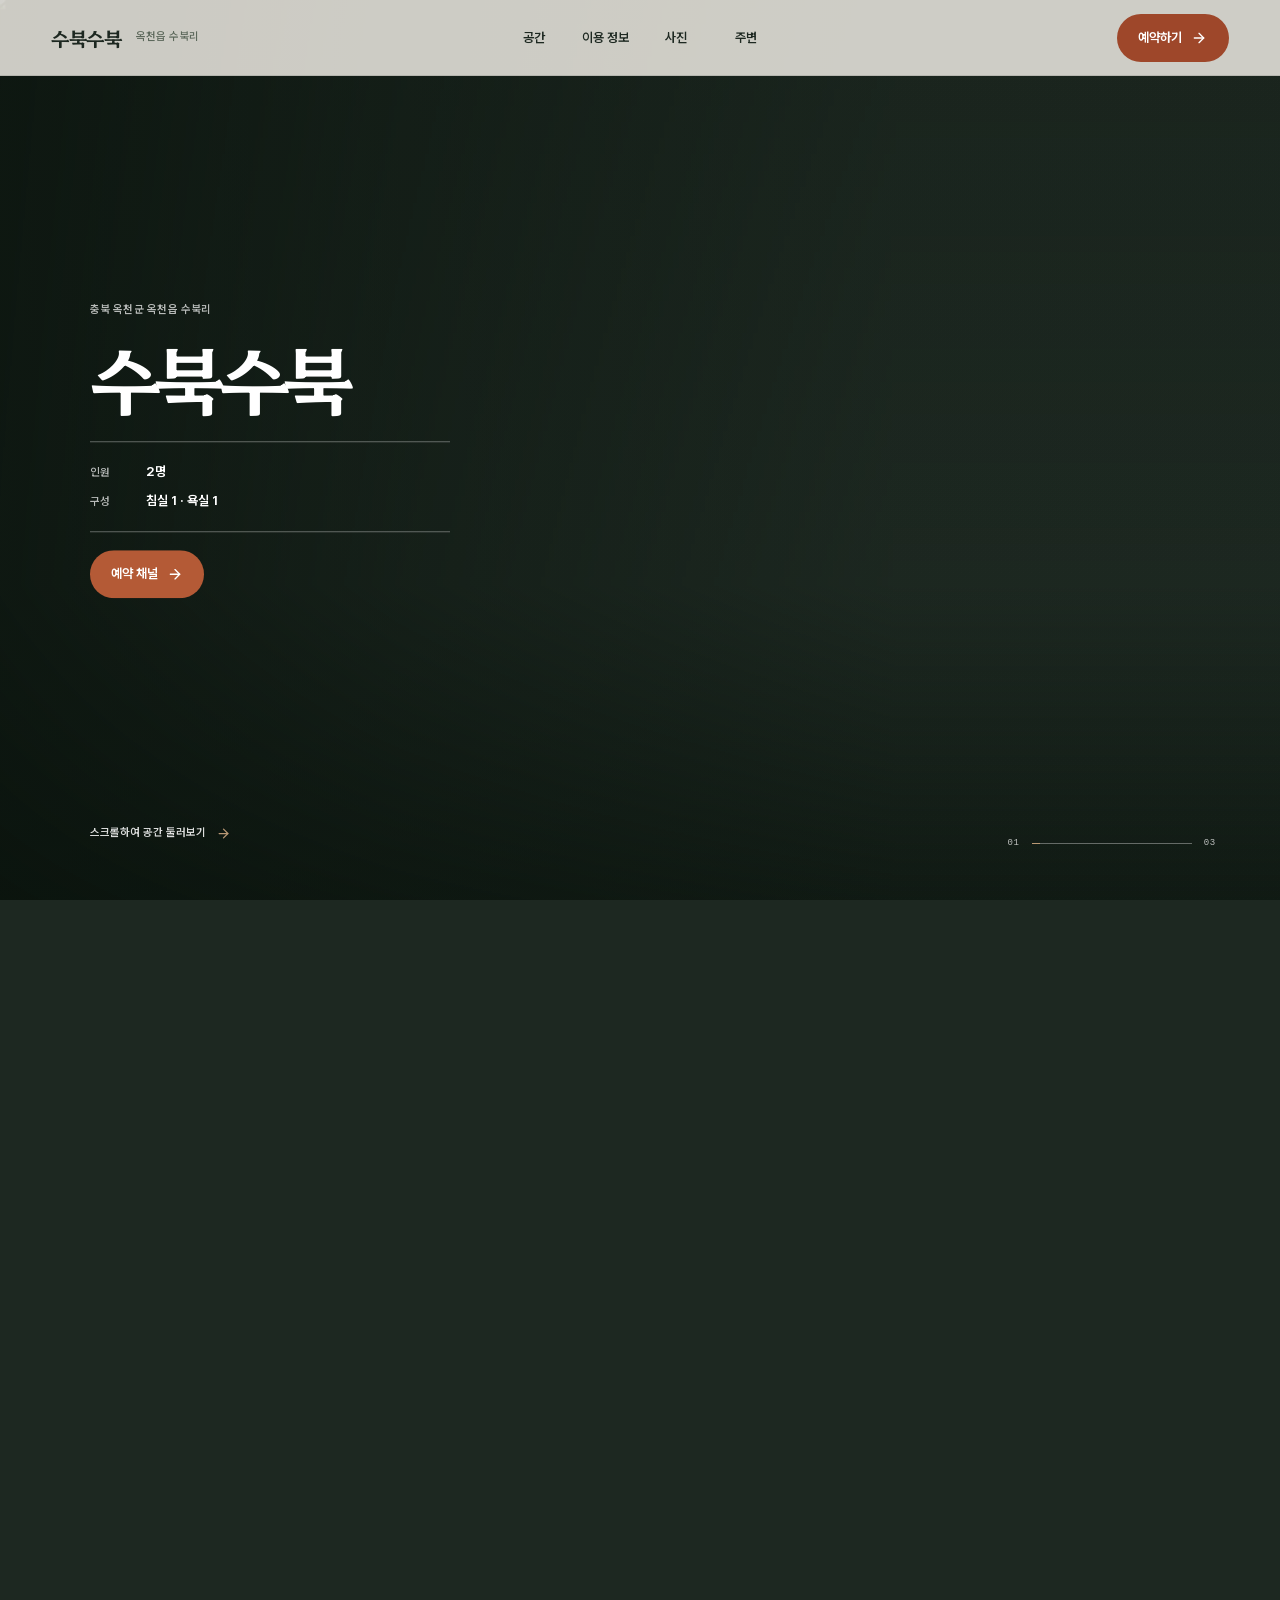
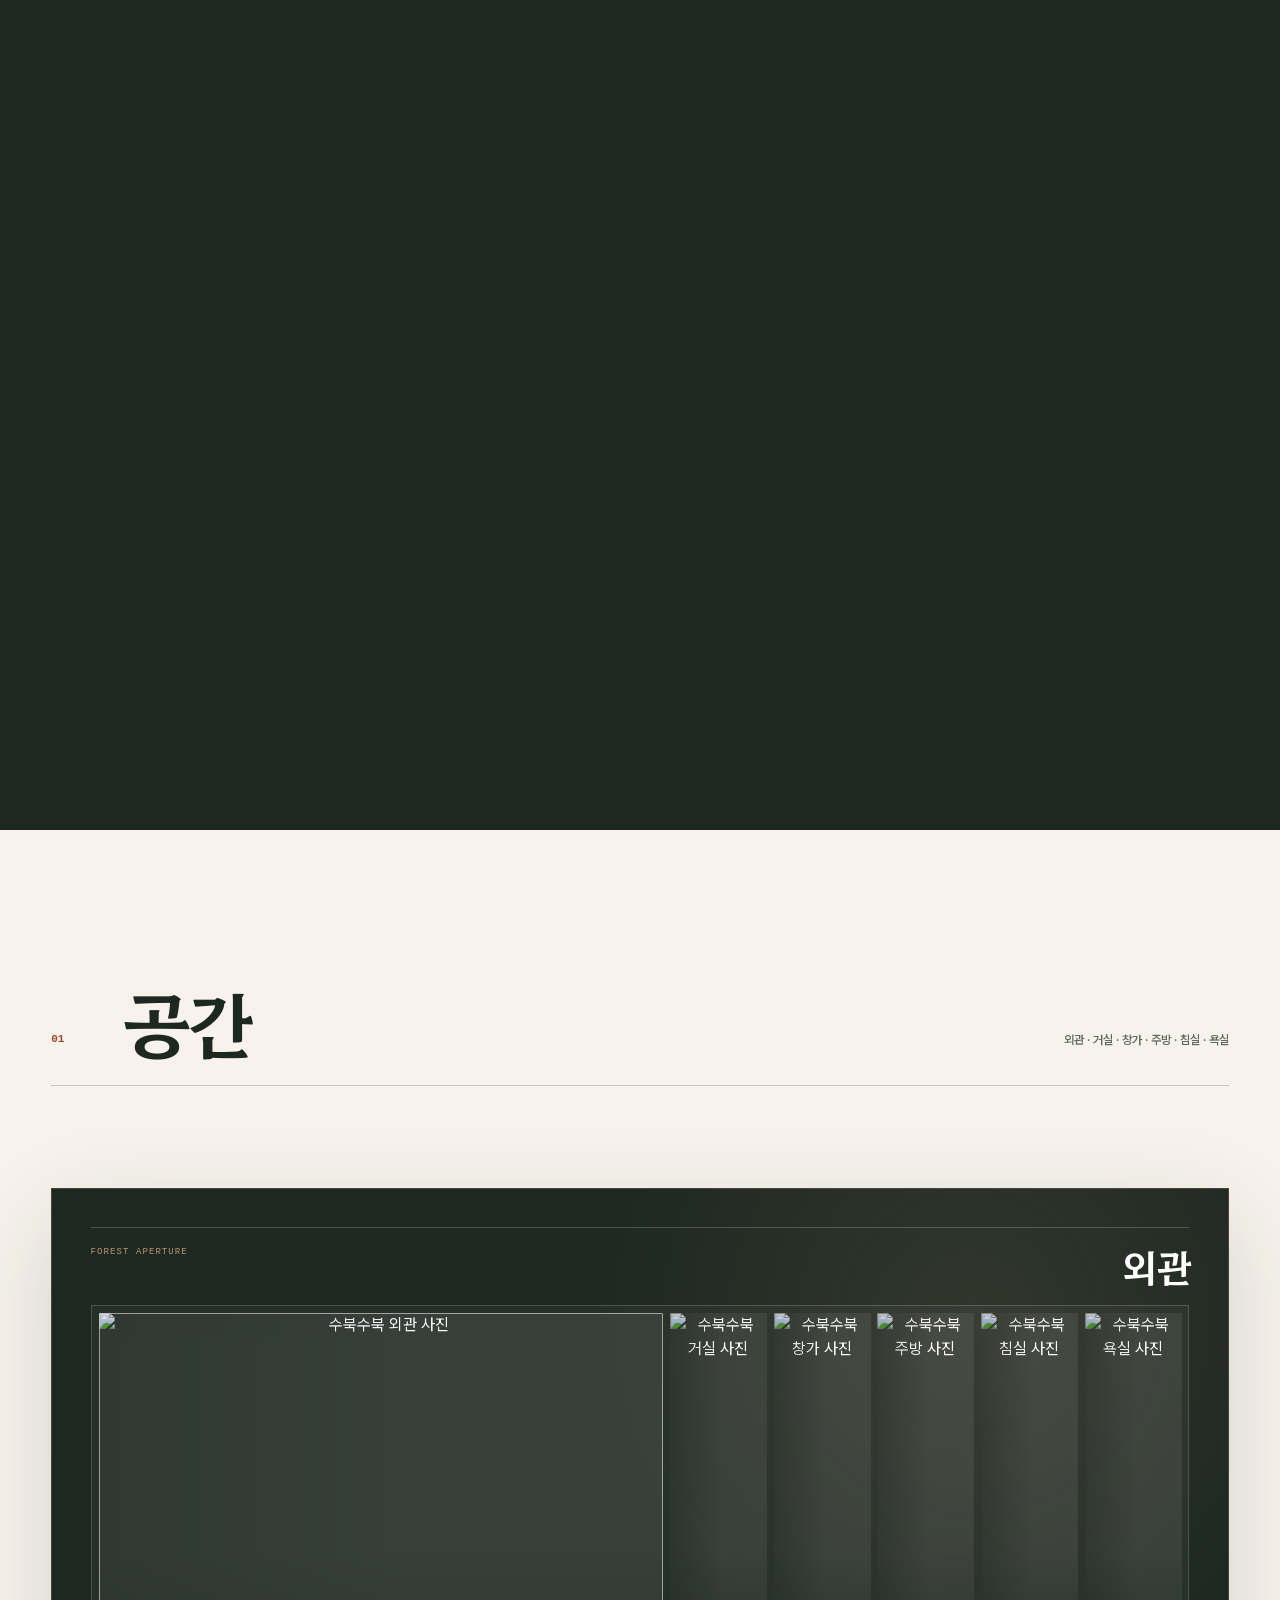
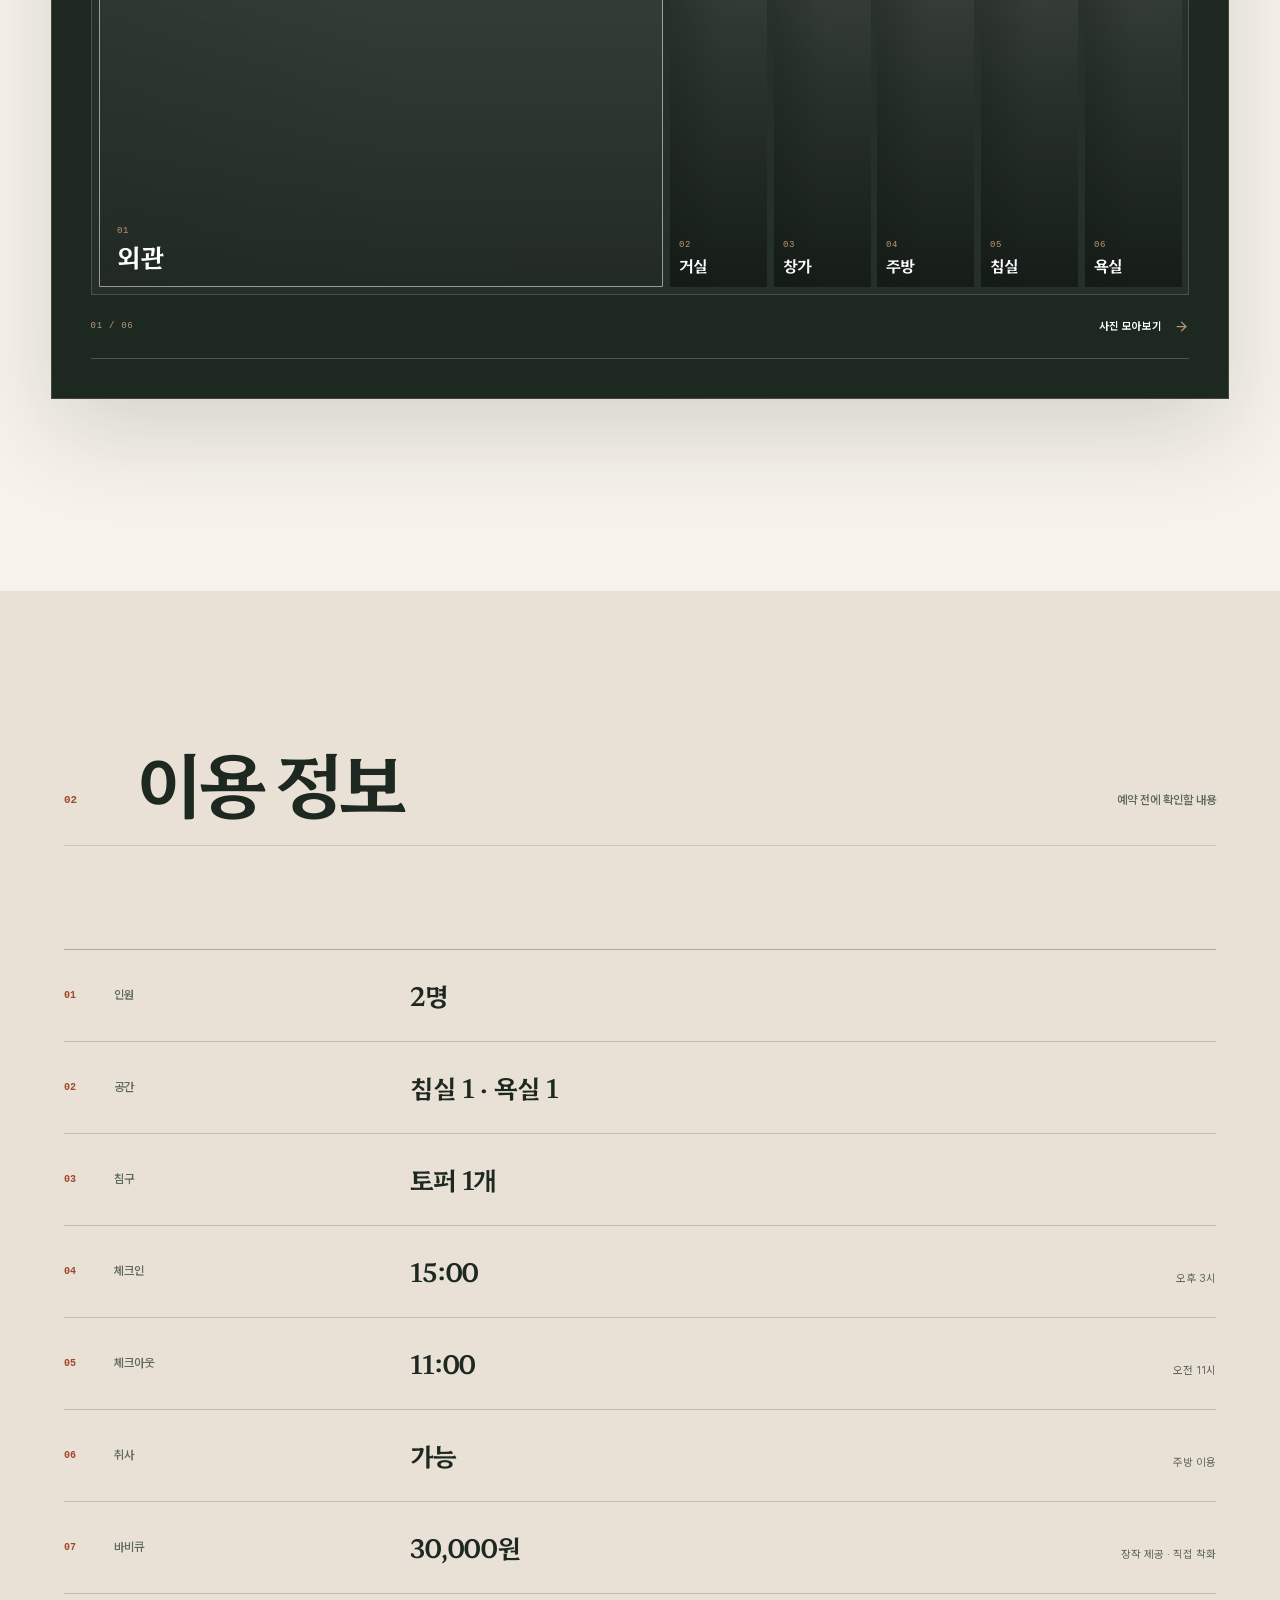
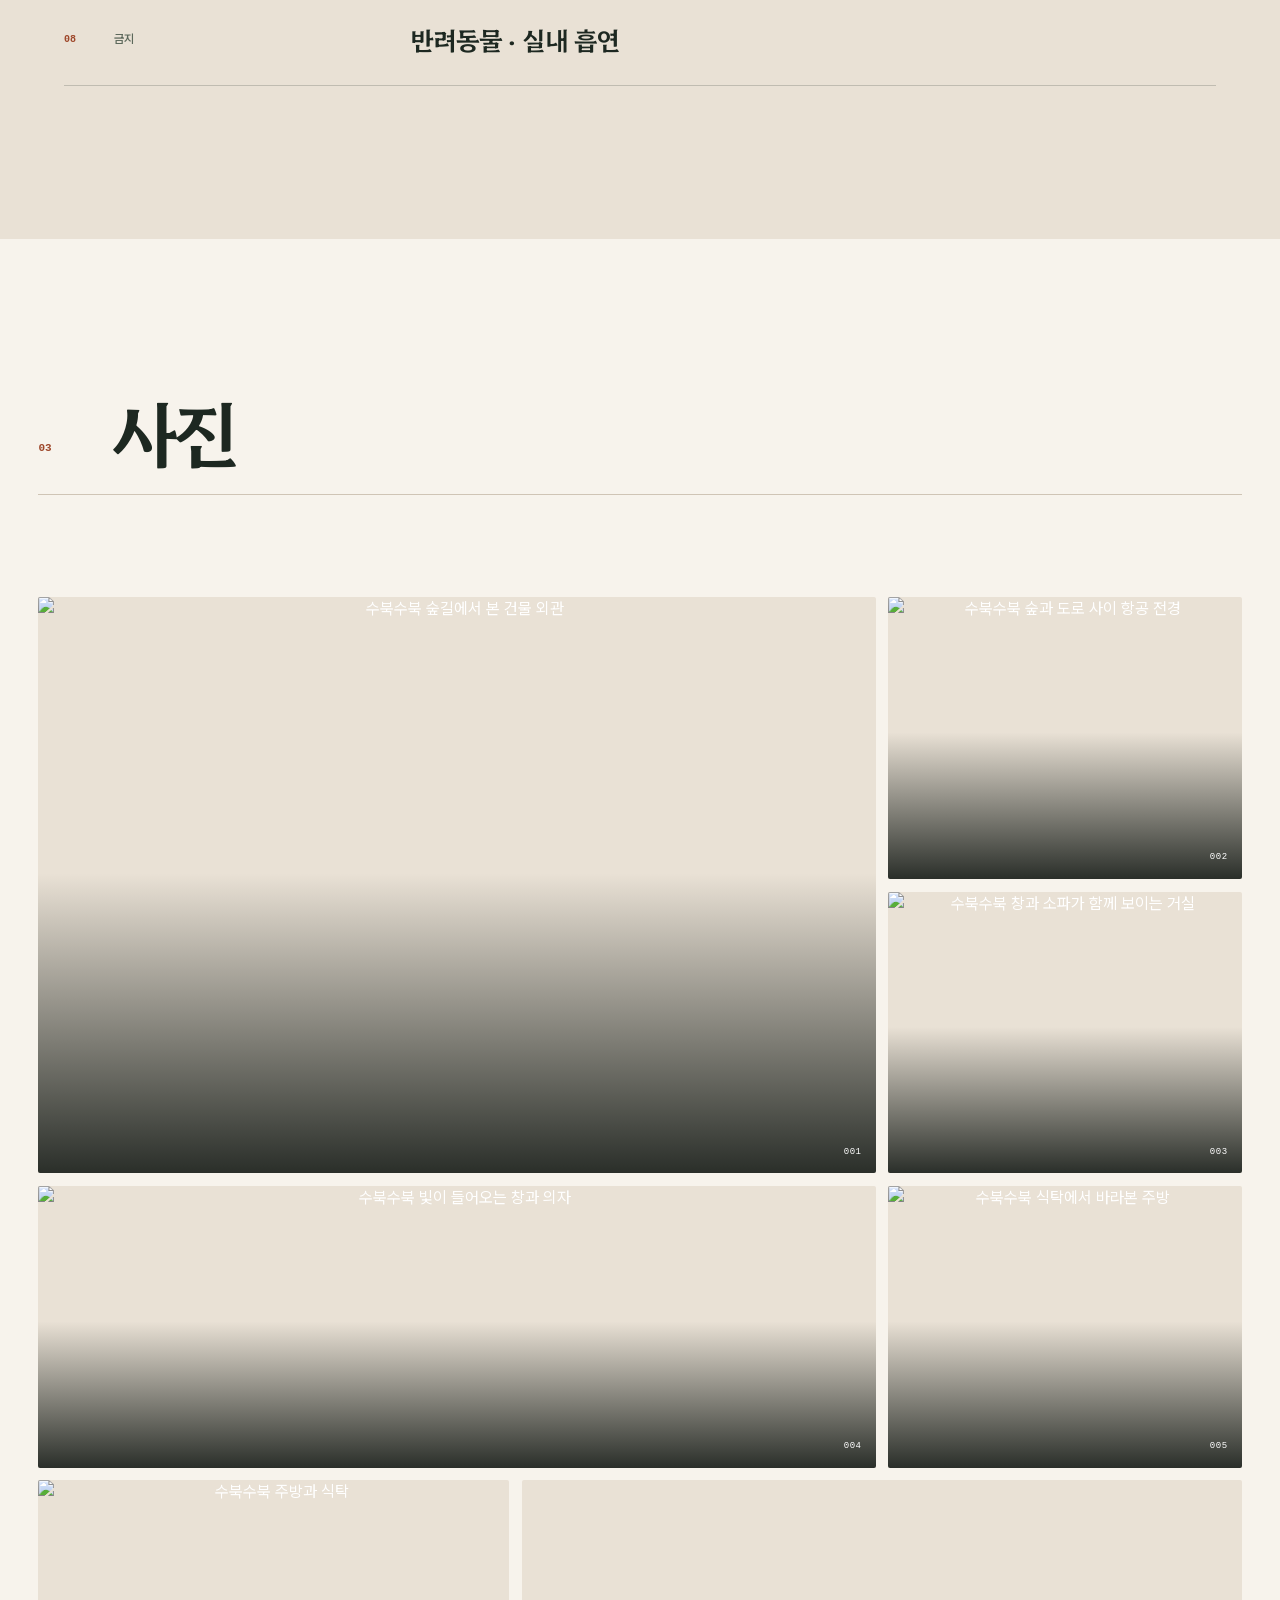
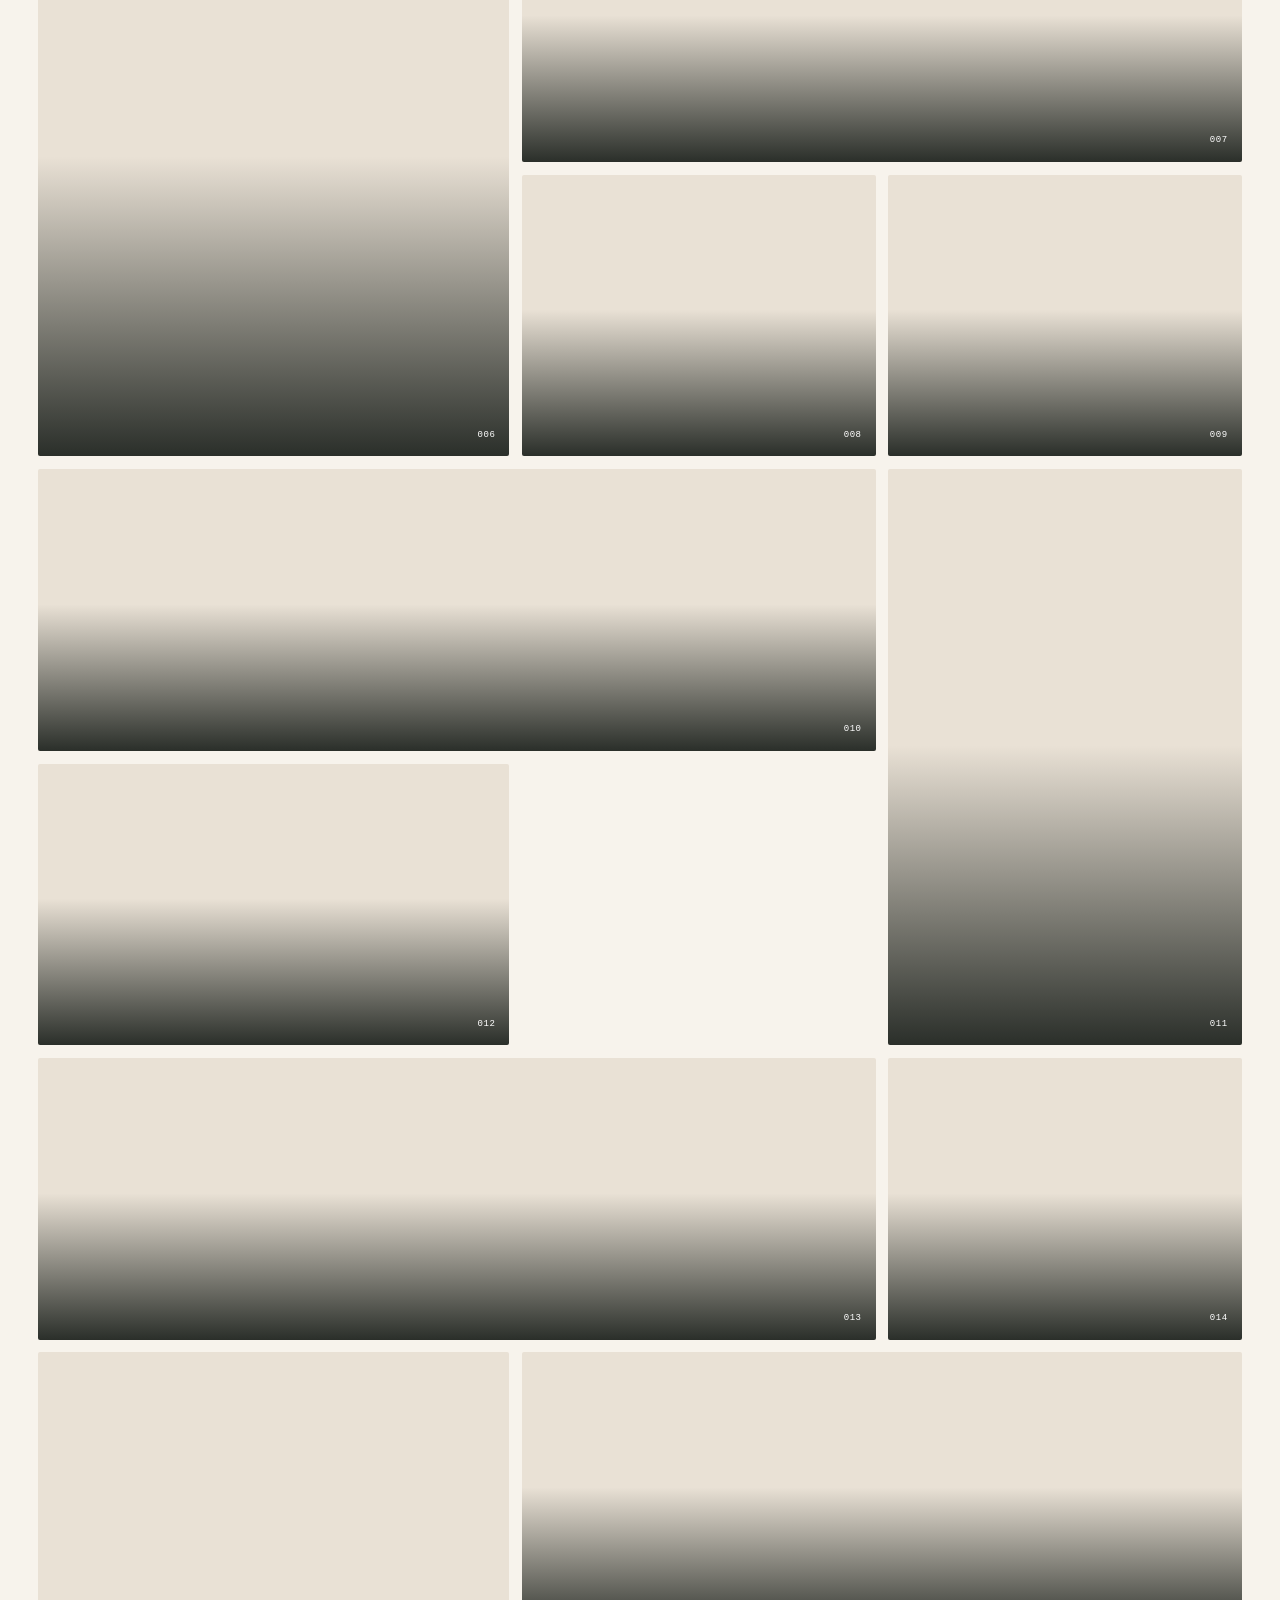
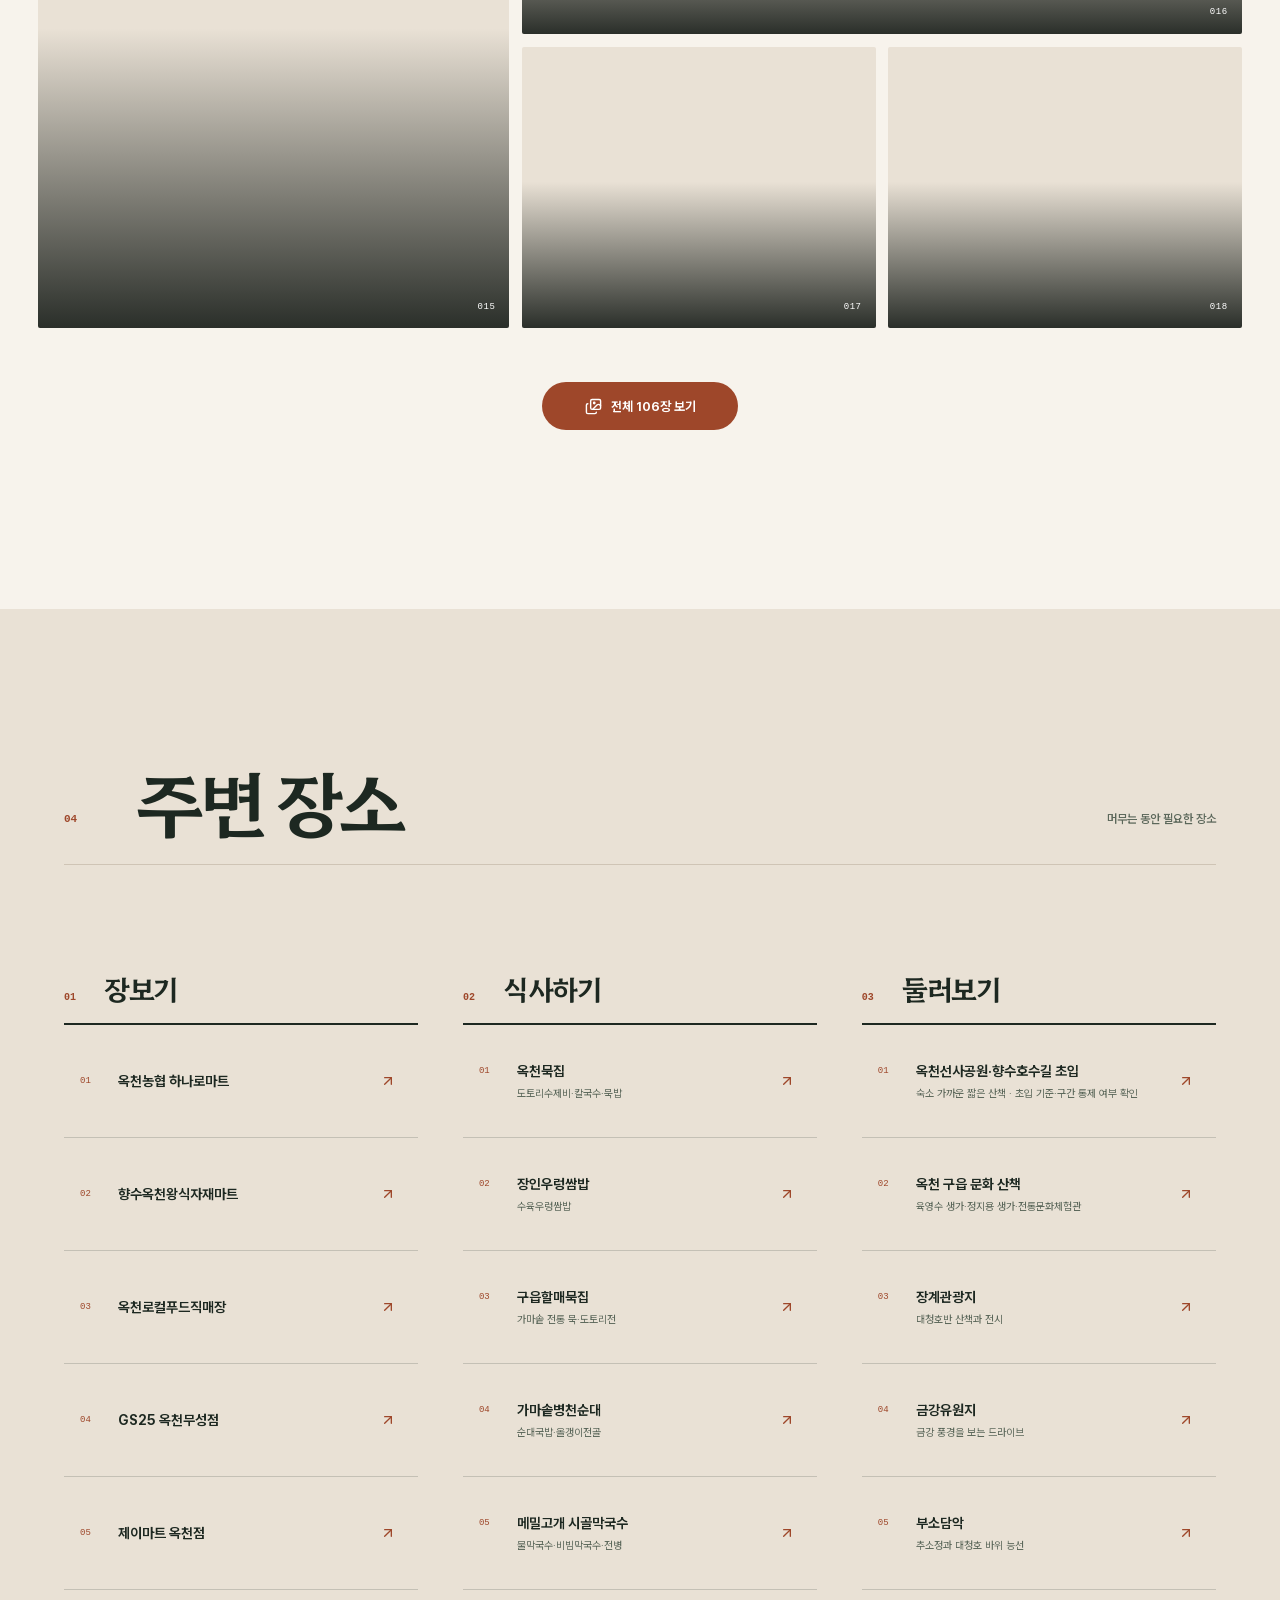
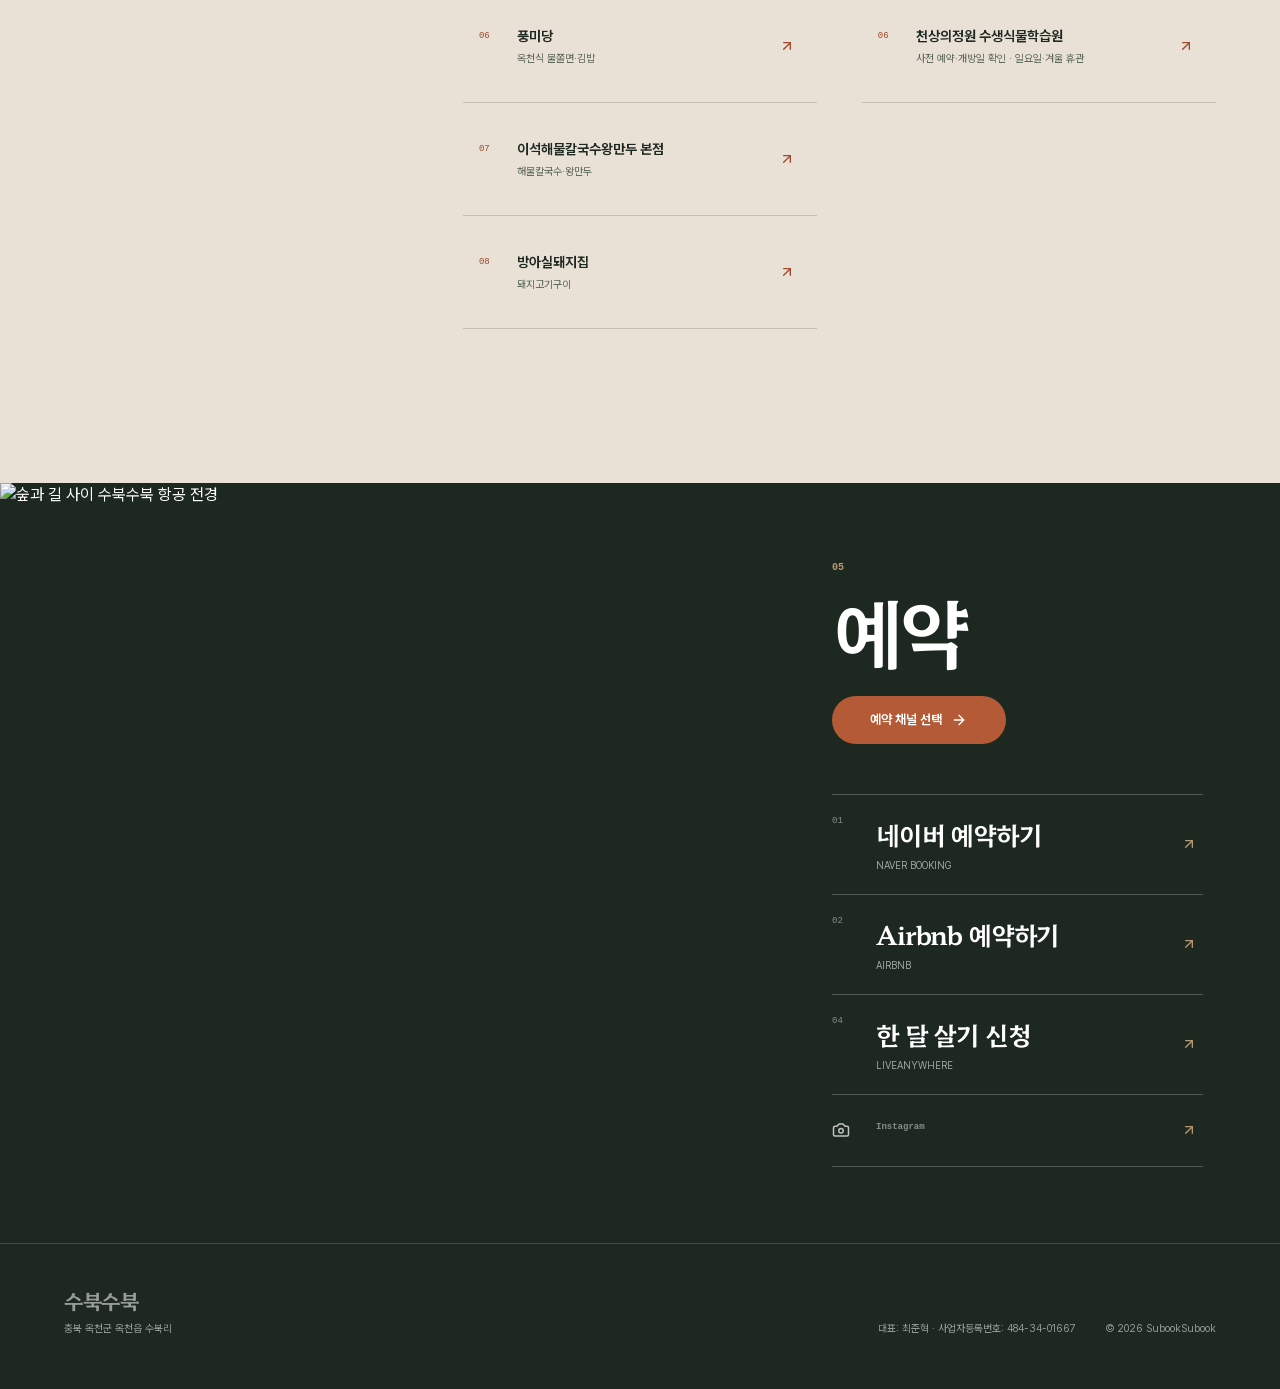
==== commit c8a35fb9: "seo: prerender lodging content and add search metadata" ====
--- a/index.html
+++ b/index.html
@@ -3,17 +3,33 @@
   <head>
     <meta charset="UTF-8" />
     <meta name="viewport" content="width=device-width, initial-scale=1.0, viewport-fit=cover" />
-    <meta name="description" content="충북 옥천군 옥천읍 수북리의 숙소 수북수북. 실제 숙소 사진, 이용 정보, 주변 장소와 예약 채널을 안내합니다." />
+    <title>수북수북 | 충북 옥천 수북리 2인 숙소</title>
+    <meta name="description" content="충북 옥천군 옥천읍 수북리의 2인 숙소 수북수북. 침실 1개·욕실 1개, 취사 가능, 체크인 15시·체크아웃 11시. 실제 공간 사진과 이용 정보, 주변 장소 및 예약 채널을 확인하세요." />
+    <meta name="robots" content="index, follow, max-image-preview:large" />
+    <link rel="canonical" href="https://sub00k.com/" />
+    <link rel="preconnect" href="https://cdn.jsdelivr.net" />
+    <meta property="og:type" content="website" />
+    <meta property="og:locale" content="ko_KR" />
+    <meta property="og:site_name" content="수북수북" />
+    <meta property="og:title" content="수북수북 | 충북 옥천 수북리 2인 숙소" />
+    <meta property="og:description" content="충북 옥천군 옥천읍 수북리의 2인 숙소 수북수북. 침실 1개·욕실 1개, 취사 가능, 체크인 15시·체크아웃 11시. 실제 공간 사진과 이용 정보, 주변 장소 및 예약 채널을 확인하세요." />
+    <meta property="og:url" content="https://sub00k.com/" />
+    <meta property="og:image" content="https://cdn.jsdelivr.net/gh/Junkyuh/subooksubook-assets@08d768b9d8e62cb6c608dc649e7645feb709ec34/webp_only/DJI_20251114143838_0537_D.webp" />
+    <meta property="og:image:alt" content="숲과 길 사이 수북수북 항공 전경" />
+    <meta name="twitter:card" content="summary_large_image" />
+    <meta name="twitter:title" content="수북수북 | 충북 옥천 수북리 2인 숙소" />
+    <meta name="twitter:description" content="충북 옥천군 옥천읍 수북리의 2인 숙소 수북수북. 침실 1개·욕실 1개, 취사 가능, 체크인 15시·체크아웃 11시. 실제 공간 사진과 이용 정보, 주변 장소 및 예약 채널을 확인하세요." />
+    <meta name="twitter:image" content="https://cdn.jsdelivr.net/gh/Junkyuh/subooksubook-assets@08d768b9d8e62cb6c608dc649e7645feb709ec34/webp_only/DJI_20251114143838_0537_D.webp" />
+    <script type="application/ld+json">{"@context":"https://schema.org","@graph":[{"@type":"WebSite","@id":"https://sub00k.com/#website","url":"https://sub00k.com/","name":"수북수북","alternateName":"SubookSubook","inLanguage":"ko-KR","publisher":{"@id":"https://sub00k.com/#lodging"}},{"@type":"WebPage","@id":"https://sub00k.com/#webpage","url":"https://sub00k.com/","name":"수북수북 | 충북 옥천 수북리 2인 숙소","description":"충북 옥천군 옥천읍 수북리의 2인 숙소 수북수북. 침실 1개·욕실 1개, 취사 가능, 체크인 15시·체크아웃 11시. 실제 공간 사진과 이용 정보, 주변 장소 및 예약 채널을 확인하세요.","inLanguage":"ko-KR","isPartOf":{"@id":"https://sub00k.com/#website"},"about":{"@id":"https://sub00k.com/#lodging"}},{"@type":"LodgingBusiness","@id":"https://sub00k.com/#lodging","name":"수북수북","alternateName":"SubookSubook","url":"https://sub00k.com/","description":"충북 옥천군 옥천읍 수북리의 2인 숙소 수북수북. 침실 1개·욕실 1개, 취사 가능, 체크인 15시·체크아웃 11시. 실제 공간 사진과 이용 정보, 주변 장소 및 예약 채널을 확인하세요.","image":["https://cdn.jsdelivr.net/gh/Junkyuh/subooksubook-assets@08d768b9d8e62cb6c608dc649e7645feb709ec34/webp_only/DJI_20251114143838_0537_D.webp","https://cdn.jsdelivr.net/gh/Junkyuh/subooksubook-assets@08d768b9d8e62cb6c608dc649e7645feb709ec34/webp_only/SDP01376.webp"],"address":{"@type":"PostalAddress","addressCountry":"KR","addressRegion":"충청북도","addressLocality":"옥천군 옥천읍 수북리"},"checkinTime":"15:00","checkoutTime":"11:00","petsAllowed":false,"amenityFeature":[{"@type":"LocationFeatureSpecification","name":"취사 가능","value":true}],"sameAs":["https://www.instagram.com/subook.stay/","https://www.airbnb.co.kr/h/subook"]}]}</script>
     <meta name="theme-color" content="#1D2821" />
     <meta name="referrer" content="strict-origin-when-cross-origin" />
     <meta http-equiv="Content-Security-Policy" content="default-src 'self'; img-src 'self' https://cdn.jsdelivr.net https://sub00k.goatcounter.com https://abacus.jasoncameron.dev data:; style-src 'self' 'unsafe-inline'; script-src 'self' https://gc.zgo.at; connect-src 'self' https://sub00k.goatcounter.com https://abacus.jasoncameron.dev; font-src 'self' data:; object-src 'none'; base-uri 'self'; upgrade-insecure-requests" />
     <link rel="icon" href="data:image/svg+xml,%3Csvg xmlns='http://www.w3.org/2000/svg' viewBox='0 0 64 64'%3E%3Crect width='64' height='64' rx='14' fill='%23080b09'/%3E%3Ccircle cx='32' cy='32' r='19' fill='none' stroke='%23c9a768' stroke-width='2'/%3E%3C/svg%3E" />
-    <title>수북수북 · 옥천읍 수북리 숙소</title>
-    <script type="module" crossorigin src="./assets/index-BjqvZ86d.js"></script>
+    <script type="module" crossorigin src="./assets/index-DkCj84YV.js"></script>
     <link rel="stylesheet" crossorigin href="./assets/index-BV5ocUgP.css">
   </head>
   <body>
-    <div id="root"></div>
+    <div id="root" data-prerendered="true" data-year="2026"><link rel="preload" as="image" href="https://cdn.jsdelivr.net/gh/Junkyuh/subooksubook-assets@08d768b9d8e62cb6c608dc649e7645feb709ec34/webp_only/DJI_20251114143838_0537_D.webp" fetchPriority="high"/><link rel="preload" as="image" href="https://cdn.jsdelivr.net/gh/Junkyuh/subooksubook-assets@08d768b9d8e62cb6c608dc649e7645feb709ec34/webp_only/SDP01393.webp"/><link rel="preload" as="image" href="https://cdn.jsdelivr.net/gh/Junkyuh/subooksubook-assets@08d768b9d8e62cb6c608dc649e7645feb709ec34/webp_only/SDP01376.webp"/><link rel="preload" as="image" href="https://cdn.jsdelivr.net/gh/Junkyuh/subooksubook-assets@08d768b9d8e62cb6c608dc649e7645feb709ec34/webp_only/SDP01385.webp"/><link rel="preload" as="image" href="https://cdn.jsdelivr.net/gh/Junkyuh/subooksubook-assets@08d768b9d8e62cb6c608dc649e7645feb709ec34/webp_only/SDP01316.webp"/><link rel="preload" as="image" href="https://cdn.jsdelivr.net/gh/Junkyuh/subooksubook-assets@08d768b9d8e62cb6c608dc649e7645feb709ec34/webp_only/SDP01317.webp"/><div class="site-shell" data-design="forest-aperture"><span class="scroll-marker" aria-hidden="true"></span><header class="site-header "><a class="brand" href="#top" aria-label="수북수북 처음으로"><span class="brand-word" aria-label="수북수북"><i data-brand-char="true" aria-hidden="true">수</i><i data-brand-char="true" aria-hidden="true">북</i><i data-brand-char="true" aria-hidden="true">수</i><i data-brand-char="true" aria-hidden="true">북</i></span><span>옥천읍 수북리</span></a><nav class="site-nav" aria-label="주요 메뉴"><a href="#spaces">공간</a><a href="#information">이용 정보</a><a href="#gallery">사진</a><a href="#nearby">주변</a></nav><button data-slot="button" data-variant="default" data-size="default" class="group/button inline-flex shrink-0 items-center justify-center rounded-lg border border-transparent bg-clip-padding text-sm font-medium whitespace-nowrap transition-colors outline-none select-none focus-visible:border-ring focus-visible:ring-3 focus-visible:ring-ring/50 active:not-aria-[haspopup]:translate-y-px disabled:pointer-events-none disabled:opacity-50 aria-invalid:border-destructive aria-invalid:ring-3 aria-invalid:ring-destructive/20 dark:aria-invalid:border-destructive/50 dark:aria-invalid:ring-destructive/40 [&amp;_svg]:pointer-events-none [&amp;_svg]:shrink-0 [&amp;_svg:not([class*=&#x27;size-&#x27;])]:size-4 bg-primary text-primary-foreground hover:bg-primary/80 h-8 gap-1.5 px-2.5 has-data-[icon=inline-end]:pr-2 has-data-[icon=inline-start]:pl-2 header-booking-trigger" type="button">예약하기<svg xmlns="http://www.w3.org/2000/svg" width="24" height="24" viewBox="0 0 24 24" fill="none" stroke="currentColor" stroke-width="2" stroke-linecap="round" stroke-linejoin="round" class="lucide lucide-arrow-right" aria-hidden="true"><path d="M5 12h14"></path><path d="m12 5 7 7-7 7"></path></svg></button></header><main><section id="top" class="hero-journey" aria-labelledby="hero-title"><div class="hero-sticky"><div class="hero-journey-images" aria-hidden="true"><figure class="hero-journey-image hero-journey-image-aerial"><img src="https://cdn.jsdelivr.net/gh/Junkyuh/subooksubook-assets@08d768b9d8e62cb6c608dc649e7645feb709ec34/webp_only/DJI_20251114143838_0537_D.webp" alt="" fetchPriority="high" decoding="async" style="transform:scale(1.02)"/></figure><figure class="hero-journey-image" style="opacity:0"><img src="https://cdn.jsdelivr.net/gh/Junkyuh/subooksubook-assets@08d768b9d8e62cb6c608dc649e7645feb709ec34/webp_only/SDP01376.webp" alt="" loading="lazy" decoding="async" style="transform:scale(1.02)"/></figure><figure class="hero-journey-image" style="opacity:0"><img src="https://cdn.jsdelivr.net/gh/Junkyuh/subooksubook-assets@08d768b9d8e62cb6c608dc649e7645feb709ec34/webp_only/SDP01316.webp" alt="" loading="lazy" decoding="async" style="transform:scale(1.02)"/></figure></div><div class="hero-journey-wash" aria-hidden="true"></div><div class="hero-copy"><p class="eyebrow">충북 옥천군 옥천읍 수북리</p><h1 id="hero-title"><span class="brand-word" aria-label="수북수북" data-brand-animated="true"><i data-brand-char="true" aria-hidden="true">수</i><i data-brand-char="true" aria-hidden="true">북</i><i data-brand-char="true" aria-hidden="true">수</i><i data-brand-char="true" aria-hidden="true">북</i></span></h1><dl><div><dt>인원</dt><dd>2명</dd></div><div><dt>구성</dt><dd>침실 1 · 욕실 1</dd></div></dl><button data-slot="button" data-variant="default" data-size="default" class="group/button inline-flex shrink-0 items-center justify-center rounded-lg border border-transparent bg-clip-padding text-sm font-medium whitespace-nowrap transition-colors outline-none select-none focus-visible:border-ring focus-visible:ring-3 focus-visible:ring-ring/50 active:not-aria-[haspopup]:translate-y-px disabled:pointer-events-none disabled:opacity-50 aria-invalid:border-destructive aria-invalid:ring-3 aria-invalid:ring-destructive/20 dark:aria-invalid:border-destructive/50 dark:aria-invalid:ring-destructive/40 [&amp;_svg]:pointer-events-none [&amp;_svg]:shrink-0 [&amp;_svg:not([class*=&#x27;size-&#x27;])]:size-4 bg-primary text-primary-foreground hover:bg-primary/80 h-8 gap-1.5 px-2.5 has-data-[icon=inline-end]:pr-2 has-data-[icon=inline-start]:pl-2 hero-booking-trigger" type="button">예약 채널 <svg xmlns="http://www.w3.org/2000/svg" width="24" height="24" viewBox="0 0 24 24" fill="none" stroke="currentColor" stroke-width="2" stroke-linecap="round" stroke-linejoin="round" class="lucide lucide-arrow-right" aria-hidden="true"><path d="M5 12h14"></path><path d="m12 5 7 7-7 7"></path></svg></button></div><a class="hero-scroll-cue" href="#spaces"><span>스크롤하여 공간 둘러보기</span><svg xmlns="http://www.w3.org/2000/svg" width="24" height="24" viewBox="0 0 24 24" fill="none" stroke="currentColor" stroke-width="2" stroke-linecap="round" stroke-linejoin="round" class="lucide lucide-arrow-right" aria-hidden="true"><path d="M5 12h14"></path><path d="m12 5 7 7-7 7"></path></svg></a><div class="hero-journey-progress" aria-hidden="true"><span>01</span><i><b style="transform:scaleX(0.05)"></b></i><span>03</span></div></div></section><section class="space-aperture" id="spaces" aria-labelledby="spaces-title"><header class="section-heading" id="spaces-title"><span>01</span><h2>공간</h2><p>외관 · 거실 · 창가 · 주방 · 침실 · 욕실</p></header><div class="aperture-shell"><div class="aperture-particle-loader" aria-hidden="true"></div><header class="aperture-header"><span>FOREST APERTURE</span><div aria-live="polite" aria-atomic="true"><strong>거실</strong></div></header><div class="aperture-stage" data-panel-motion="disabled" role="group" aria-label="수북수북 공간 사진 선택"><button class="aperture-panel" type="button" style="flex-grow:0.72" data-active="false" aria-pressed="false" aria-label="외관 사진 선택"><span class="aperture-panel-frame"><img src="https://cdn.jsdelivr.net/gh/Junkyuh/subooksubook-assets@08d768b9d8e62cb6c608dc649e7645feb709ec34/webp_only/SDP01393.webp" alt="수북수북 외관 사진" loading="eager" decoding="async" style="object-position:52% center"/><span class="aperture-panel-shade" aria-hidden="true"></span><span class="aperture-panel-copy"><small>01</small><strong>외관</strong></span></span></button><button class="aperture-panel" type="button" style="flex-grow:4.2" data-active="true" aria-pressed="true" aria-label="거실 사진 선택"><span class="aperture-panel-frame"><img src="https://cdn.jsdelivr.net/gh/Junkyuh/subooksubook-assets@08d768b9d8e62cb6c608dc649e7645feb709ec34/webp_only/SDP01376.webp" alt="수북수북 거실 사진" loading="eager" decoding="async" style="object-position:56% center"/><span class="aperture-panel-shade" aria-hidden="true"></span><span class="aperture-panel-copy"><small>02</small><strong>거실</strong></span></span></button><button class="aperture-panel" type="button" style="flex-grow:0.72" data-active="false" aria-pressed="false" aria-label="창가 사진 선택"><span class="aperture-panel-frame"><img src="https://cdn.jsdelivr.net/gh/Junkyuh/subooksubook-assets@08d768b9d8e62cb6c608dc649e7645feb709ec34/webp_only/SDP01385.webp" alt="수북수북 창가 사진" loading="lazy" decoding="async" style="object-position:50% 44%"/><span class="aperture-panel-shade" aria-hidden="true"></span><span class="aperture-panel-copy"><small>03</small><strong>창가</strong></span></span></button><button class="aperture-panel" type="button" style="flex-grow:0.72" data-active="false" aria-pressed="false" aria-label="주방 사진 선택"><span class="aperture-panel-frame"><img src="https://cdn.jsdelivr.net/gh/Junkyuh/subooksubook-assets@08d768b9d8e62cb6c608dc649e7645feb709ec34/webp_only/SDP01316.webp" alt="수북수북 주방 사진" loading="lazy" decoding="async" style="object-position:54% center"/><span class="aperture-panel-shade" aria-hidden="true"></span><span class="aperture-panel-copy"><small>04</small><strong>주방</strong></span></span></button><button class="aperture-panel" type="button" style="flex-grow:0.72" data-active="false" aria-pressed="false" aria-label="침실 사진 선택"><span class="aperture-panel-frame"><img src="https://cdn.jsdelivr.net/gh/Junkyuh/subooksubook-assets@08d768b9d8e62cb6c608dc649e7645feb709ec34/webp_only/SDP01347-편집.webp" alt="수북수북 침실 사진" loading="lazy" decoding="async" style="object-position:50% center"/><span class="aperture-panel-shade" aria-hidden="true"></span><span class="aperture-panel-copy"><small>05</small><strong>침실</strong></span></span></button><button class="aperture-panel" type="button" style="flex-grow:0.72" data-active="false" aria-pressed="false" aria-label="욕실 사진 선택"><span class="aperture-panel-frame"><img src="https://cdn.jsdelivr.net/gh/Junkyuh/subooksubook-assets@08d768b9d8e62cb6c608dc649e7645feb709ec34/webp_only/SDP01375.webp" alt="수북수북 욕실 사진" loading="lazy" decoding="async" style="object-position:50% center"/><span class="aperture-panel-shade" aria-hidden="true"></span><span class="aperture-panel-copy"><small>06</small><strong>욕실</strong></span></span></button></div><footer class="aperture-footer"><span>02<!-- --> / <!-- -->06</span><p><span class="aperture-instruction-mobile">사진을 좌우로 넘길 수 있습니다.</span></p><a href="#gallery">사진 모아보기 <svg xmlns="http://www.w3.org/2000/svg" width="24" height="24" viewBox="0 0 24 24" fill="none" stroke="currentColor" stroke-width="2" stroke-linecap="round" stroke-linejoin="round" class="lucide lucide-arrow-right" aria-hidden="true"><path d="M5 12h14"></path><path d="m12 5 7 7-7 7"></path></svg></a></footer></div></section><section class="information-section" id="information" aria-labelledby="information-title"><header class="section-heading" id="information-title"><span>02</span><h2>이용 정보</h2><p>예약 전에 확인할 내용</p></header><div class="information-layout"><dl class="fact-list"><div class="fact-item"><span>01</span><dt>인원</dt><dd><strong>2명</strong></dd></div><div class="fact-item"><span>02</span><dt>공간</dt><dd><strong>침실 1 · 욕실 1</strong></dd></div><div class="fact-item"><span>03</span><dt>침구</dt><dd><strong>토퍼 1개</strong></dd></div><div class="fact-item"><span>04</span><dt>체크인</dt><dd><strong>15:00</strong><small>오후 3시</small></dd></div><div class="fact-item"><span>05</span><dt>체크아웃</dt><dd><strong>11:00</strong><small>오전 11시</small></dd></div><div class="fact-item"><span>06</span><dt>취사</dt><dd><strong>가능</strong><small>주방 이용</small></dd></div><div class="fact-item"><span>07</span><dt>바비큐</dt><dd><strong>30,000원</strong><small>장작 제공 · 직접 착화</small></dd></div><div class="fact-item"><span>08</span><dt>금지</dt><dd><strong>반려동물 · 실내 흡연</strong></dd></div></dl></div></section><section class="gallery-section" id="gallery" aria-labelledby="gallery-title"><header class="section-heading" id="gallery-title"><span>03</span><h2>사진</h2></header><div class="gallery-grid is-curated" id="gallery-grid"><button class="gallery-thumb gallery-thumb-1" type="button" aria-label="수북수북 숲길에서 본 건물 외관 크게 보기"><span class="gallery-motion-frame"><img src="https://cdn.jsdelivr.net/gh/Junkyuh/subooksubook-assets@08d768b9d8e62cb6c608dc649e7645feb709ec34/webp_only/SDP01393.webp" alt="수북수북 숲길에서 본 건물 외관" loading="eager"/></span><span class="gallery-index">001</span></button><button class="gallery-thumb gallery-thumb-2" type="button" aria-label="수북수북 숲과 도로 사이 항공 전경 크게 보기"><span class="gallery-motion-frame"><img src="https://cdn.jsdelivr.net/gh/Junkyuh/subooksubook-assets@08d768b9d8e62cb6c608dc649e7645feb709ec34/webp_only/DJI_20251114143838_0537_D.webp" alt="수북수북 숲과 도로 사이 항공 전경" loading="eager"/></span><span class="gallery-index">002</span></button><button class="gallery-thumb gallery-thumb-3" type="button" aria-label="수북수북 창과 소파가 함께 보이는 거실 크게 보기"><span class="gallery-motion-frame"><img src="https://cdn.jsdelivr.net/gh/Junkyuh/subooksubook-assets@08d768b9d8e62cb6c608dc649e7645feb709ec34/webp_only/SDP01376.webp" alt="수북수북 창과 소파가 함께 보이는 거실" loading="eager"/></span><span class="gallery-index">003</span></button><button class="gallery-thumb gallery-thumb-4" type="button" aria-label="수북수북 빛이 들어오는 창과 의자 크게 보기"><span class="gallery-motion-frame"><img src="https://cdn.jsdelivr.net/gh/Junkyuh/subooksubook-assets@08d768b9d8e62cb6c608dc649e7645feb709ec34/webp_only/SDP01385.webp" alt="수북수북 빛이 들어오는 창과 의자" loading="eager"/></span><span class="gallery-index">004</span></button><button class="gallery-thumb gallery-thumb-5" type="button" aria-label="수북수북 식탁에서 바라본 주방 크게 보기"><span class="gallery-motion-frame"><img src="https://cdn.jsdelivr.net/gh/Junkyuh/subooksubook-assets@08d768b9d8e62cb6c608dc649e7645feb709ec34/webp_only/SDP01316.webp" alt="수북수북 식탁에서 바라본 주방" loading="eager"/></span><span class="gallery-index">005</span></button><button class="gallery-thumb gallery-thumb-6" type="button" aria-label="수북수북 주방과 식탁 크게 보기"><span class="gallery-motion-frame"><img src="https://cdn.jsdelivr.net/gh/Junkyuh/subooksubook-assets@08d768b9d8e62cb6c608dc649e7645feb709ec34/webp_only/SDP01317.webp" alt="수북수북 주방과 식탁" loading="eager"/></span><span class="gallery-index">006</span></button><button class="gallery-thumb gallery-thumb-7" type="button" aria-label="수북수북 토퍼와 창이 있는 침실 크게 보기"><span class="gallery-motion-frame"><img src="https://cdn.jsdelivr.net/gh/Junkyuh/subooksubook-assets@08d768b9d8e62cb6c608dc649e7645feb709ec34/webp_only/SDP01347-편집.webp" alt="수북수북 토퍼와 창이 있는 침실" loading="lazy"/></span><span class="gallery-index">007</span></button><button class="gallery-thumb gallery-thumb-8" type="button" aria-label="수북수북 토퍼와 침구 크게 보기"><span class="gallery-motion-frame"><img src="https://cdn.jsdelivr.net/gh/Junkyuh/subooksubook-assets@08d768b9d8e62cb6c608dc649e7645feb709ec34/webp_only/SDP01352.webp" alt="수북수북 토퍼와 침구" loading="lazy"/></span><span class="gallery-index">008</span></button><button class="gallery-thumb gallery-thumb-9" type="button" aria-label="수북수북 세면대와 샤워 공간 크게 보기"><span class="gallery-motion-frame"><img src="https://cdn.jsdelivr.net/gh/Junkyuh/subooksubook-assets@08d768b9d8e62cb6c608dc649e7645feb709ec34/webp_only/SDP01368.webp" alt="수북수북 세면대와 샤워 공간" loading="lazy"/></span><span class="gallery-index">009</span></button><button class="gallery-thumb gallery-thumb-10" type="button" aria-label="수북수북 욕실 전체 크게 보기"><span class="gallery-motion-frame"><img src="https://cdn.jsdelivr.net/gh/Junkyuh/subooksubook-assets@08d768b9d8e62cb6c608dc649e7645feb709ec34/webp_only/SDP01375.webp" alt="수북수북 욕실 전체" loading="lazy"/></span><span class="gallery-index">010</span></button><button class="gallery-thumb gallery-thumb-11" type="button" aria-label="수북수북 야외 바비큐 공간 크게 보기"><span class="gallery-motion-frame"><img src="https://cdn.jsdelivr.net/gh/Junkyuh/subooksubook-assets@08d768b9d8e62cb6c608dc649e7645feb709ec34/webp_only/SDP01387.webp" alt="수북수북 야외 바비큐 공간" loading="lazy"/></span><span class="gallery-index">011</span></button><button class="gallery-thumb gallery-thumb-12" type="button" aria-label="수북수북 장작과 화덕이 있는 공간 크게 보기"><span class="gallery-motion-frame"><img src="https://cdn.jsdelivr.net/gh/Junkyuh/subooksubook-assets@08d768b9d8e62cb6c608dc649e7645feb709ec34/webp_only/SDP01392.webp" alt="수북수북 장작과 화덕이 있는 공간" loading="lazy"/></span><span class="gallery-index">012</span></button><button class="gallery-thumb gallery-thumb-13" type="button" aria-label="수북수북 숙소로 이어지는 길 크게 보기"><span class="gallery-motion-frame"><img src="https://cdn.jsdelivr.net/gh/Junkyuh/subooksubook-assets@08d768b9d8e62cb6c608dc649e7645feb709ec34/webp_only/SDP01394.webp" alt="수북수북 숙소로 이어지는 길" loading="lazy"/></span><span class="gallery-index">013</span></button><button class="gallery-thumb gallery-thumb-14" type="button" aria-label="수북수북 옥천의 공원과 나무 크게 보기"><span class="gallery-motion-frame"><img src="https://cdn.jsdelivr.net/gh/Junkyuh/subooksubook-assets@08d768b9d8e62cb6c608dc649e7645feb709ec34/webp_only/SDP01401.webp" alt="수북수북 옥천의 공원과 나무" loading="lazy"/></span><span class="gallery-index">014</span></button><button class="gallery-thumb gallery-thumb-15" type="button" aria-label="수북수북 옥천 공원의 산책로 크게 보기"><span class="gallery-motion-frame"><img src="https://cdn.jsdelivr.net/gh/Junkyuh/subooksubook-assets@08d768b9d8e62cb6c608dc649e7645feb709ec34/webp_only/SDP01403.webp" alt="수북수북 옥천 공원의 산책로" loading="lazy"/></span><span class="gallery-index">015</span></button><button class="gallery-thumb gallery-thumb-16" type="button" aria-label="수북수북 숲 속 수북수북 전경 크게 보기"><span class="gallery-motion-frame"><img src="https://cdn.jsdelivr.net/gh/Junkyuh/subooksubook-assets@08d768b9d8e62cb6c608dc649e7645feb709ec34/webp_only/DJI_20251114143734_0533_D.webp" alt="수북수북 숲 속 수북수북 전경" loading="lazy"/></span><span class="gallery-index">016</span></button><button class="gallery-thumb gallery-thumb-17" type="button" aria-label="수북수북 자연광이 드는 거실 크게 보기"><span class="gallery-motion-frame"><img src="https://cdn.jsdelivr.net/gh/Junkyuh/subooksubook-assets@08d768b9d8e62cb6c608dc649e7645feb709ec34/webp_only/SDP01377.webp" alt="수북수북 자연광이 드는 거실" loading="lazy"/></span><span class="gallery-index">017</span></button><button class="gallery-thumb gallery-thumb-18" type="button" aria-label="수북수북 침구가 놓인 침실 크게 보기"><span class="gallery-motion-frame"><img src="https://cdn.jsdelivr.net/gh/Junkyuh/subooksubook-assets@08d768b9d8e62cb6c608dc649e7645feb709ec34/webp_only/SDP01353.webp" alt="수북수북 침구가 놓인 침실" loading="lazy"/></span><span class="gallery-index">018</span></button></div><div class="gallery-expand-wrap"><button data-slot="button" data-variant="default" data-size="default" class="group/button inline-flex shrink-0 items-center justify-center rounded-lg border border-transparent bg-clip-padding text-sm font-medium whitespace-nowrap transition-colors outline-none select-none focus-visible:border-ring focus-visible:ring-3 focus-visible:ring-ring/50 active:not-aria-[haspopup]:translate-y-px disabled:pointer-events-none disabled:opacity-50 aria-invalid:border-destructive aria-invalid:ring-3 aria-invalid:ring-destructive/20 dark:aria-invalid:border-destructive/50 dark:aria-invalid:ring-destructive/40 [&amp;_svg]:pointer-events-none [&amp;_svg]:shrink-0 [&amp;_svg:not([class*=&#x27;size-&#x27;])]:size-4 bg-primary text-primary-foreground hover:bg-primary/80 h-8 gap-1.5 px-2.5 has-data-[icon=inline-end]:pr-2 has-data-[icon=inline-start]:pl-2 gallery-expand-button" type="button" aria-expanded="false" aria-controls="gallery-grid"><svg xmlns="http://www.w3.org/2000/svg" width="24" height="24" viewBox="0 0 24 24" fill="none" stroke="currentColor" stroke-width="2" stroke-linecap="round" stroke-linejoin="round" class="lucide lucide-images" aria-hidden="true"><path d="m22 11-1.296-1.296a2.4 2.4 0 0 0-3.408 0L11 16"></path><path d="M4 8a2 2 0 0 0-2 2v10a2 2 0 0 0 2 2h10a2 2 0 0 0 2-2"></path><circle cx="13" cy="7" r="1" fill="currentColor"></circle><rect x="8" y="2" width="14" height="14" rx="2"></rect></svg> 전체 106장 보기</button></div></section><section class="nearby-section" id="nearby" aria-labelledby="nearby-title"><header class="section-heading" id="nearby-title"><span>04</span><h2>주변 장소</h2><p>머무는 동안 필요한 장소</p></header><div class="nearby-layout"><div class="nearby-groups"><section class="nearby-category" aria-labelledby="nearby-01"><header><span>01</span><h3 id="nearby-01">장보기</h3><button class="nearby-category-toggle" type="button" aria-expanded="true" aria-controls="nearby-list-01" aria-label="장보기 목록 접기"><span aria-hidden="true">−</span></button></header><ol id="nearby-list-01"><li><a href="https://naver.me/5D8IRRhG" target="_blank" rel="noopener noreferrer" aria-label="옥천농협 하나로마트 네이버 지도 새 창으로 열기"><span>01</span><strong>옥천농협 하나로마트</strong><svg xmlns="http://www.w3.org/2000/svg" width="24" height="24" viewBox="0 0 24 24" fill="none" stroke="currentColor" stroke-width="2" stroke-linecap="round" stroke-linejoin="round" class="lucide lucide-arrow-up-right" aria-hidden="true"><path d="M7 7h10v10"></path><path d="M7 17 17 7"></path></svg></a></li><li><a href="https://map.naver.com/p/search/%ED%96%A5%EC%88%98%EC%98%A5%EC%B2%9C%EC%99%95%EC%8B%9D%EC%9E%90%EC%9E%AC%EB%A7%88%ED%8A%B8" target="_blank" rel="noopener noreferrer" aria-label="향수옥천왕식자재마트 네이버 지도 새 창으로 열기"><span>02</span><strong>향수옥천왕식자재마트</strong><svg xmlns="http://www.w3.org/2000/svg" width="24" height="24" viewBox="0 0 24 24" fill="none" stroke="currentColor" stroke-width="2" stroke-linecap="round" stroke-linejoin="round" class="lucide lucide-arrow-up-right" aria-hidden="true"><path d="M7 7h10v10"></path><path d="M7 17 17 7"></path></svg></a></li><li><a href="https://map.naver.com/p/search/%EC%98%A5%EC%B2%9C%EB%A1%9C%EC%BB%AC%ED%91%B8%EB%93%9C%EC%A7%81%EB%A7%A4%EC%9E%A5" target="_blank" rel="noopener noreferrer" aria-label="옥천로컬푸드직매장 네이버 지도 새 창으로 열기"><span>03</span><strong>옥천로컬푸드직매장</strong><svg xmlns="http://www.w3.org/2000/svg" width="24" height="24" viewBox="0 0 24 24" fill="none" stroke="currentColor" stroke-width="2" stroke-linecap="round" stroke-linejoin="round" class="lucide lucide-arrow-up-right" aria-hidden="true"><path d="M7 7h10v10"></path><path d="M7 17 17 7"></path></svg></a></li><li><a href="https://naver.me/5yhV5nPs" target="_blank" rel="noopener noreferrer" aria-label="GS25 옥천무성점 네이버 지도 새 창으로 열기"><span>04</span><strong>GS25 옥천무성점</strong><svg xmlns="http://www.w3.org/2000/svg" width="24" height="24" viewBox="0 0 24 24" fill="none" stroke="currentColor" stroke-width="2" stroke-linecap="round" stroke-linejoin="round" class="lucide lucide-arrow-up-right" aria-hidden="true"><path d="M7 7h10v10"></path><path d="M7 17 17 7"></path></svg></a></li><li><a href="https://naver.me/IMyWcAFZ" target="_blank" rel="noopener noreferrer" aria-label="제이마트 옥천점 네이버 지도 새 창으로 열기"><span>05</span><strong>제이마트 옥천점</strong><svg xmlns="http://www.w3.org/2000/svg" width="24" height="24" viewBox="0 0 24 24" fill="none" stroke="currentColor" stroke-width="2" stroke-linecap="round" stroke-linejoin="round" class="lucide lucide-arrow-up-right" aria-hidden="true"><path d="M7 7h10v10"></path><path d="M7 17 17 7"></path></svg></a></li></ol></section><section class="nearby-category" aria-labelledby="nearby-02"><header><span>02</span><h3 id="nearby-02">식사하기</h3><button class="nearby-category-toggle" type="button" aria-expanded="true" aria-controls="nearby-list-02" aria-label="식사하기 목록 접기"><span aria-hidden="true">−</span></button></header><ol id="nearby-list-02"><li><a href="https://map.naver.com/p/entry/place/13514617" target="_blank" rel="noopener noreferrer" aria-label="옥천묵집 네이버 지도 새 창으로 열기"><span>01</span><strong>옥천묵집</strong><small>도토리수제비·칼국수·묵밥</small><svg xmlns="http://www.w3.org/2000/svg" width="24" height="24" viewBox="0 0 24 24" fill="none" stroke="currentColor" stroke-width="2" stroke-linecap="round" stroke-linejoin="round" class="lucide lucide-arrow-up-right" aria-hidden="true"><path d="M7 7h10v10"></path><path d="M7 17 17 7"></path></svg></a></li><li><a href="https://map.naver.com/p/entry/place/1354453129" target="_blank" rel="noopener noreferrer" aria-label="장인우렁쌈밥 네이버 지도 새 창으로 열기"><span>02</span><strong>장인우렁쌈밥</strong><small>수육우렁쌈밥</small><svg xmlns="http://www.w3.org/2000/svg" width="24" height="24" viewBox="0 0 24 24" fill="none" stroke="currentColor" stroke-width="2" stroke-linecap="round" stroke-linejoin="round" class="lucide lucide-arrow-up-right" aria-hidden="true"><path d="M7 7h10v10"></path><path d="M7 17 17 7"></path></svg></a></li><li><a href="https://map.naver.com/p/entry/place/17818806" target="_blank" rel="noopener noreferrer" aria-label="구읍할매묵집 네이버 지도 새 창으로 열기"><span>03</span><strong>구읍할매묵집</strong><small>가마솥 전통 묵·도토리전</small><svg xmlns="http://www.w3.org/2000/svg" width="24" height="24" viewBox="0 0 24 24" fill="none" stroke="currentColor" stroke-width="2" stroke-linecap="round" stroke-linejoin="round" class="lucide lucide-arrow-up-right" aria-hidden="true"><path d="M7 7h10v10"></path><path d="M7 17 17 7"></path></svg></a></li><li><a href="https://map.naver.com/p/entry/place/1653636862" target="_blank" rel="noopener noreferrer" aria-label="가마솥병천순대 네이버 지도 새 창으로 열기"><span>04</span><strong>가마솥병천순대</strong><small>순대국밥·올갱이전골</small><svg xmlns="http://www.w3.org/2000/svg" width="24" height="24" viewBox="0 0 24 24" fill="none" stroke="currentColor" stroke-width="2" stroke-linecap="round" stroke-linejoin="round" class="lucide lucide-arrow-up-right" aria-hidden="true"><path d="M7 7h10v10"></path><path d="M7 17 17 7"></path></svg></a></li><li><a href="https://map.naver.com/p/entry/place/1225610728" target="_blank" rel="noopener noreferrer" aria-label="메밀고개 시골막국수 네이버 지도 새 창으로 열기"><span>05</span><strong>메밀고개 시골막국수</strong><small>물막국수·비빔막국수·전병</small><svg xmlns="http://www.w3.org/2000/svg" width="24" height="24" viewBox="0 0 24 24" fill="none" stroke="currentColor" stroke-width="2" stroke-linecap="round" stroke-linejoin="round" class="lucide lucide-arrow-up-right" aria-hidden="true"><path d="M7 7h10v10"></path><path d="M7 17 17 7"></path></svg></a></li><li><a href="https://map.naver.com/p/entry/place/17729771" target="_blank" rel="noopener noreferrer" aria-label="풍미당 네이버 지도 새 창으로 열기"><span>06</span><strong>풍미당</strong><small>옥천식 물쫄면·김밥</small><svg xmlns="http://www.w3.org/2000/svg" width="24" height="24" viewBox="0 0 24 24" fill="none" stroke="currentColor" stroke-width="2" stroke-linecap="round" stroke-linejoin="round" class="lucide lucide-arrow-up-right" aria-hidden="true"><path d="M7 7h10v10"></path><path d="M7 17 17 7"></path></svg></a></li><li><a href="https://naver.me/Gn048tyY" target="_blank" rel="noopener noreferrer" aria-label="이석해물칼국수왕만두 본점 네이버 지도 새 창으로 열기"><span>07</span><strong>이석해물칼국수왕만두 본점</strong><small>해물칼국수·왕만두</small><svg xmlns="http://www.w3.org/2000/svg" width="24" height="24" viewBox="0 0 24 24" fill="none" stroke="currentColor" stroke-width="2" stroke-linecap="round" stroke-linejoin="round" class="lucide lucide-arrow-up-right" aria-hidden="true"><path d="M7 7h10v10"></path><path d="M7 17 17 7"></path></svg></a></li><li><a href="https://naver.me/FRLNuMga" target="_blank" rel="noopener noreferrer" aria-label="방아실돼지집 네이버 지도 새 창으로 열기"><span>08</span><strong>방아실돼지집</strong><small>돼지고기구이</small><svg xmlns="http://www.w3.org/2000/svg" width="24" height="24" viewBox="0 0 24 24" fill="none" stroke="currentColor" stroke-width="2" stroke-linecap="round" stroke-linejoin="round" class="lucide lucide-arrow-up-right" aria-hidden="true"><path d="M7 7h10v10"></path><path d="M7 17 17 7"></path></svg></a></li></ol></section><section class="nearby-category" aria-labelledby="nearby-03"><header><span>03</span><h3 id="nearby-03">둘러보기</h3><button class="nearby-category-toggle" type="button" aria-expanded="true" aria-controls="nearby-list-03" aria-label="둘러보기 목록 접기"><span aria-hidden="true">−</span></button></header><ol id="nearby-list-03"><li><a href="https://map.naver.com/p/search/%EC%98%A5%EC%B2%9C%EC%84%A0%EC%82%AC%EA%B3%B5%EC%9B%90" target="_blank" rel="noopener noreferrer" aria-label="옥천선사공원·향수호수길 초입 네이버 지도 새 창으로 열기"><span>01</span><strong>옥천선사공원·향수호수길 초입</strong><small>숙소 가까운 짧은 산책 · 초입 기준·구간 통제 여부 확인</small><svg xmlns="http://www.w3.org/2000/svg" width="24" height="24" viewBox="0 0 24 24" fill="none" stroke="currentColor" stroke-width="2" stroke-linecap="round" stroke-linejoin="round" class="lucide lucide-arrow-up-right" aria-hidden="true"><path d="M7 7h10v10"></path><path d="M7 17 17 7"></path></svg></a></li><li><a href="https://map.naver.com/p/search/%EC%98%A5%EC%B2%9C%EC%A0%84%ED%86%B5%EB%AC%B8%ED%99%94%EC%B2%B4%ED%97%98%EA%B4%80" target="_blank" rel="noopener noreferrer" aria-label="옥천 구읍 문화 산책 네이버 지도 새 창으로 열기"><span>02</span><strong>옥천 구읍 문화 산책</strong><small>육영수 생가·정지용 생가·전통문화체험관</small><svg xmlns="http://www.w3.org/2000/svg" width="24" height="24" viewBox="0 0 24 24" fill="none" stroke="currentColor" stroke-width="2" stroke-linecap="round" stroke-linejoin="round" class="lucide lucide-arrow-up-right" aria-hidden="true"><path d="M7 7h10v10"></path><path d="M7 17 17 7"></path></svg></a></li><li><a href="https://map.naver.com/p/search/%EC%9E%A5%EA%B3%84%EA%B4%80%EA%B4%91%EC%A7%80" target="_blank" rel="noopener noreferrer" aria-label="장계관광지 네이버 지도 새 창으로 열기"><span>03</span><strong>장계관광지</strong><small>대청호반 산책과 전시</small><svg xmlns="http://www.w3.org/2000/svg" width="24" height="24" viewBox="0 0 24 24" fill="none" stroke="currentColor" stroke-width="2" stroke-linecap="round" stroke-linejoin="round" class="lucide lucide-arrow-up-right" aria-hidden="true"><path d="M7 7h10v10"></path><path d="M7 17 17 7"></path></svg></a></li><li><a href="https://map.naver.com/p/search/%EA%B8%88%EA%B0%95%EC%9C%A0%EC%9B%90%EC%A7%80" target="_blank" rel="noopener noreferrer" aria-label="금강유원지 네이버 지도 새 창으로 열기"><span>04</span><strong>금강유원지</strong><small>금강 풍경을 보는 드라이브</small><svg xmlns="http://www.w3.org/2000/svg" width="24" height="24" viewBox="0 0 24 24" fill="none" stroke="currentColor" stroke-width="2" stroke-linecap="round" stroke-linejoin="round" class="lucide lucide-arrow-up-right" aria-hidden="true"><path d="M7 7h10v10"></path><path d="M7 17 17 7"></path></svg></a></li><li><a href="https://map.naver.com/p/search/%EB%B6%80%EC%86%8C%EB%8B%B4%EC%95%85" target="_blank" rel="noopener noreferrer" aria-label="부소담악 네이버 지도 새 창으로 열기"><span>05</span><strong>부소담악</strong><small>추소정과 대청호 바위 능선</small><svg xmlns="http://www.w3.org/2000/svg" width="24" height="24" viewBox="0 0 24 24" fill="none" stroke="currentColor" stroke-width="2" stroke-linecap="round" stroke-linejoin="round" class="lucide lucide-arrow-up-right" aria-hidden="true"><path d="M7 7h10v10"></path><path d="M7 17 17 7"></path></svg></a></li><li><a href="https://map.naver.com/p/search/%EC%B2%9C%EC%83%81%EC%9D%98%EC%A0%95%EC%9B%90%20%EC%88%98%EC%83%9D%EC%8B%9D%EB%AC%BC%ED%95%99%EC%8A%B5%EC%9B%90" target="_blank" rel="noopener noreferrer" aria-label="천상의정원 수생식물학습원 네이버 지도 새 창으로 열기"><span>06</span><strong>천상의정원 수생식물학습원</strong><small>사전 예약·개방일 확인 · 일요일·겨울 휴관</small><svg xmlns="http://www.w3.org/2000/svg" width="24" height="24" viewBox="0 0 24 24" fill="none" stroke="currentColor" stroke-width="2" stroke-linecap="round" stroke-linejoin="round" class="lucide lucide-arrow-up-right" aria-hidden="true"><path d="M7 7h10v10"></path><path d="M7 17 17 7"></path></svg></a></li></ol></section></div></div></section><section class="booking-section" id="booking" aria-labelledby="booking-title"><figure class="booking-photo"><img src="https://cdn.jsdelivr.net/gh/Junkyuh/subooksubook-assets@08d768b9d8e62cb6c608dc649e7645feb709ec34/webp_only/DJI_20251114143734_0533_D.webp" alt="숲과 길 사이 수북수북 항공 전경" loading="lazy"/></figure><div class="booking-panel"><span>05</span><h2 id="booking-title">예약</h2><button data-slot="button" data-variant="default" data-size="default" class="group/button inline-flex shrink-0 items-center justify-center rounded-lg border border-transparent bg-clip-padding text-sm font-medium whitespace-nowrap transition-colors outline-none select-none focus-visible:border-ring focus-visible:ring-3 focus-visible:ring-ring/50 active:not-aria-[haspopup]:translate-y-px disabled:pointer-events-none disabled:opacity-50 aria-invalid:border-destructive aria-invalid:ring-3 aria-invalid:ring-destructive/20 dark:aria-invalid:border-destructive/50 dark:aria-invalid:ring-destructive/40 [&amp;_svg]:pointer-events-none [&amp;_svg]:shrink-0 [&amp;_svg:not([class*=&#x27;size-&#x27;])]:size-4 bg-primary text-primary-foreground hover:bg-primary/80 h-8 gap-1.5 px-2.5 has-data-[icon=inline-end]:pr-2 has-data-[icon=inline-start]:pl-2 booking-dialog-trigger" type="button">예약 채널 선택 <svg xmlns="http://www.w3.org/2000/svg" width="24" height="24" viewBox="0 0 24 24" fill="none" stroke="currentColor" stroke-width="2" stroke-linecap="round" stroke-linejoin="round" class="lucide lucide-arrow-right" aria-hidden="true"><path d="M5 12h14"></path><path d="m12 5 7 7-7 7"></path></svg></button><div class="booking-channels"><a href="https://booking.naver.com/booking/3/bizes/1537541" target="_blank" rel="noopener noreferrer" aria-label="네이버 예약하기 새 창으로 열기"><span>01</span><strong>네이버 예약하기</strong><small>NAVER BOOKING</small><svg xmlns="http://www.w3.org/2000/svg" width="24" height="24" viewBox="0 0 24 24" fill="none" stroke="currentColor" stroke-width="2" stroke-linecap="round" stroke-linejoin="round" class="lucide lucide-arrow-up-right" aria-hidden="true"><path d="M7 7h10v10"></path><path d="M7 17 17 7"></path></svg></a><a href="https://airbnb.co.kr/h/subook" target="_blank" rel="noopener noreferrer" aria-label="Airbnb 예약하기 새 창으로 열기"><span>02</span><strong>Airbnb 예약하기</strong><small>AIRBNB</small><svg xmlns="http://www.w3.org/2000/svg" width="24" height="24" viewBox="0 0 24 24" fill="none" stroke="currentColor" stroke-width="2" stroke-linecap="round" stroke-linejoin="round" class="lucide lucide-arrow-up-right" aria-hidden="true"><path d="M7 7h10v10"></path><path d="M7 17 17 7"></path></svg></a><a href="https://www.liveanywhere.me/accommodations/45342?web-mode=true" target="_blank" rel="noopener noreferrer" aria-label="한 달 살기 신청 새 창으로 열기"><span>04</span><strong>한 달 살기 신청</strong><small>LIVEANYWHERE</small><svg xmlns="http://www.w3.org/2000/svg" width="24" height="24" viewBox="0 0 24 24" fill="none" stroke="currentColor" stroke-width="2" stroke-linecap="round" stroke-linejoin="round" class="lucide lucide-arrow-up-right" aria-hidden="true"><path d="M7 7h10v10"></path><path d="M7 17 17 7"></path></svg></a><a class="booking-instagram" href="https://www.instagram.com/subook.stay/" target="_blank" rel="noopener noreferrer" aria-label="수북수북 Instagram 새 창으로 열기"><svg xmlns="http://www.w3.org/2000/svg" width="24" height="24" viewBox="0 0 24 24" fill="none" stroke="currentColor" stroke-width="2" stroke-linecap="round" stroke-linejoin="round" class="lucide lucide-camera" aria-hidden="true"><path d="M13.997 4a2 2 0 0 1 1.76 1.05l.486.9A2 2 0 0 0 18.003 7H20a2 2 0 0 1 2 2v9a2 2 0 0 1-2 2H4a2 2 0 0 1-2-2V9a2 2 0 0 1 2-2h1.997a2 2 0 0 0 1.759-1.048l.489-.904A2 2 0 0 1 10.004 4z"></path><circle cx="12" cy="13" r="3"></circle></svg><span>Instagram</span><svg xmlns="http://www.w3.org/2000/svg" width="24" height="24" viewBox="0 0 24 24" fill="none" stroke="currentColor" stroke-width="2" stroke-linecap="round" stroke-linejoin="round" class="lucide lucide-arrow-up-right" aria-hidden="true"><path d="M7 7h10v10"></path><path d="M7 17 17 7"></path></svg></a></div></div></section></main><footer class="site-footer"><div><span class="brand-word" aria-label="수북수북"><i data-brand-char="true" aria-hidden="true">수</i><i data-brand-char="true" aria-hidden="true">북</i><i data-brand-char="true" aria-hidden="true">수</i><i data-brand-char="true" aria-hidden="true">북</i></span><span>충북 옥천군 옥천읍 수북리</span></div><p>대표: 최준혁 · 사업자등록번호: 484-34-01667</p><small>© <!-- -->2026<!-- --> SubookSubook</small></footer><div class="mobile-dock "><button data-slot="button" data-variant="default" data-size="default" class="group/button inline-flex shrink-0 items-center justify-center rounded-lg border border-transparent bg-clip-padding text-sm font-medium whitespace-nowrap transition-colors outline-none select-none focus-visible:border-ring focus-visible:ring-3 focus-visible:ring-ring/50 active:not-aria-[haspopup]:translate-y-px disabled:pointer-events-none disabled:opacity-50 aria-invalid:border-destructive aria-invalid:ring-3 aria-invalid:ring-destructive/20 dark:aria-invalid:border-destructive/50 dark:aria-invalid:ring-destructive/40 [&amp;_svg]:pointer-events-none [&amp;_svg]:shrink-0 [&amp;_svg:not([class*=&#x27;size-&#x27;])]:size-4 bg-primary text-primary-foreground hover:bg-primary/80 h-8 gap-1.5 px-2.5 has-data-[icon=inline-end]:pr-2 has-data-[icon=inline-start]:pl-2" type="button">예약하기 <svg xmlns="http://www.w3.org/2000/svg" width="24" height="24" viewBox="0 0 24 24" fill="none" stroke="currentColor" stroke-width="2" stroke-linecap="round" stroke-linejoin="round" class="lucide lucide-arrow-right" aria-hidden="true"><path d="M5 12h14"></path><path d="m12 5 7 7-7 7"></path></svg></button></div><button type="button" class="back-to-top " aria-label="맨 위로 이동"><svg xmlns="http://www.w3.org/2000/svg" width="24" height="24" viewBox="0 0 24 24" fill="none" stroke="currentColor" stroke-width="2" stroke-linecap="round" stroke-linejoin="round" class="lucide lucide-arrow-up" aria-hidden="true"><path d="m5 12 7-7 7 7"></path><path d="M12 19V5"></path></svg></button></div></div>
     <script src="./goat.js" defer></script>
     <script src="./goat-spa.js" defer></script>
     <script src="./visit2.js" defer></script>
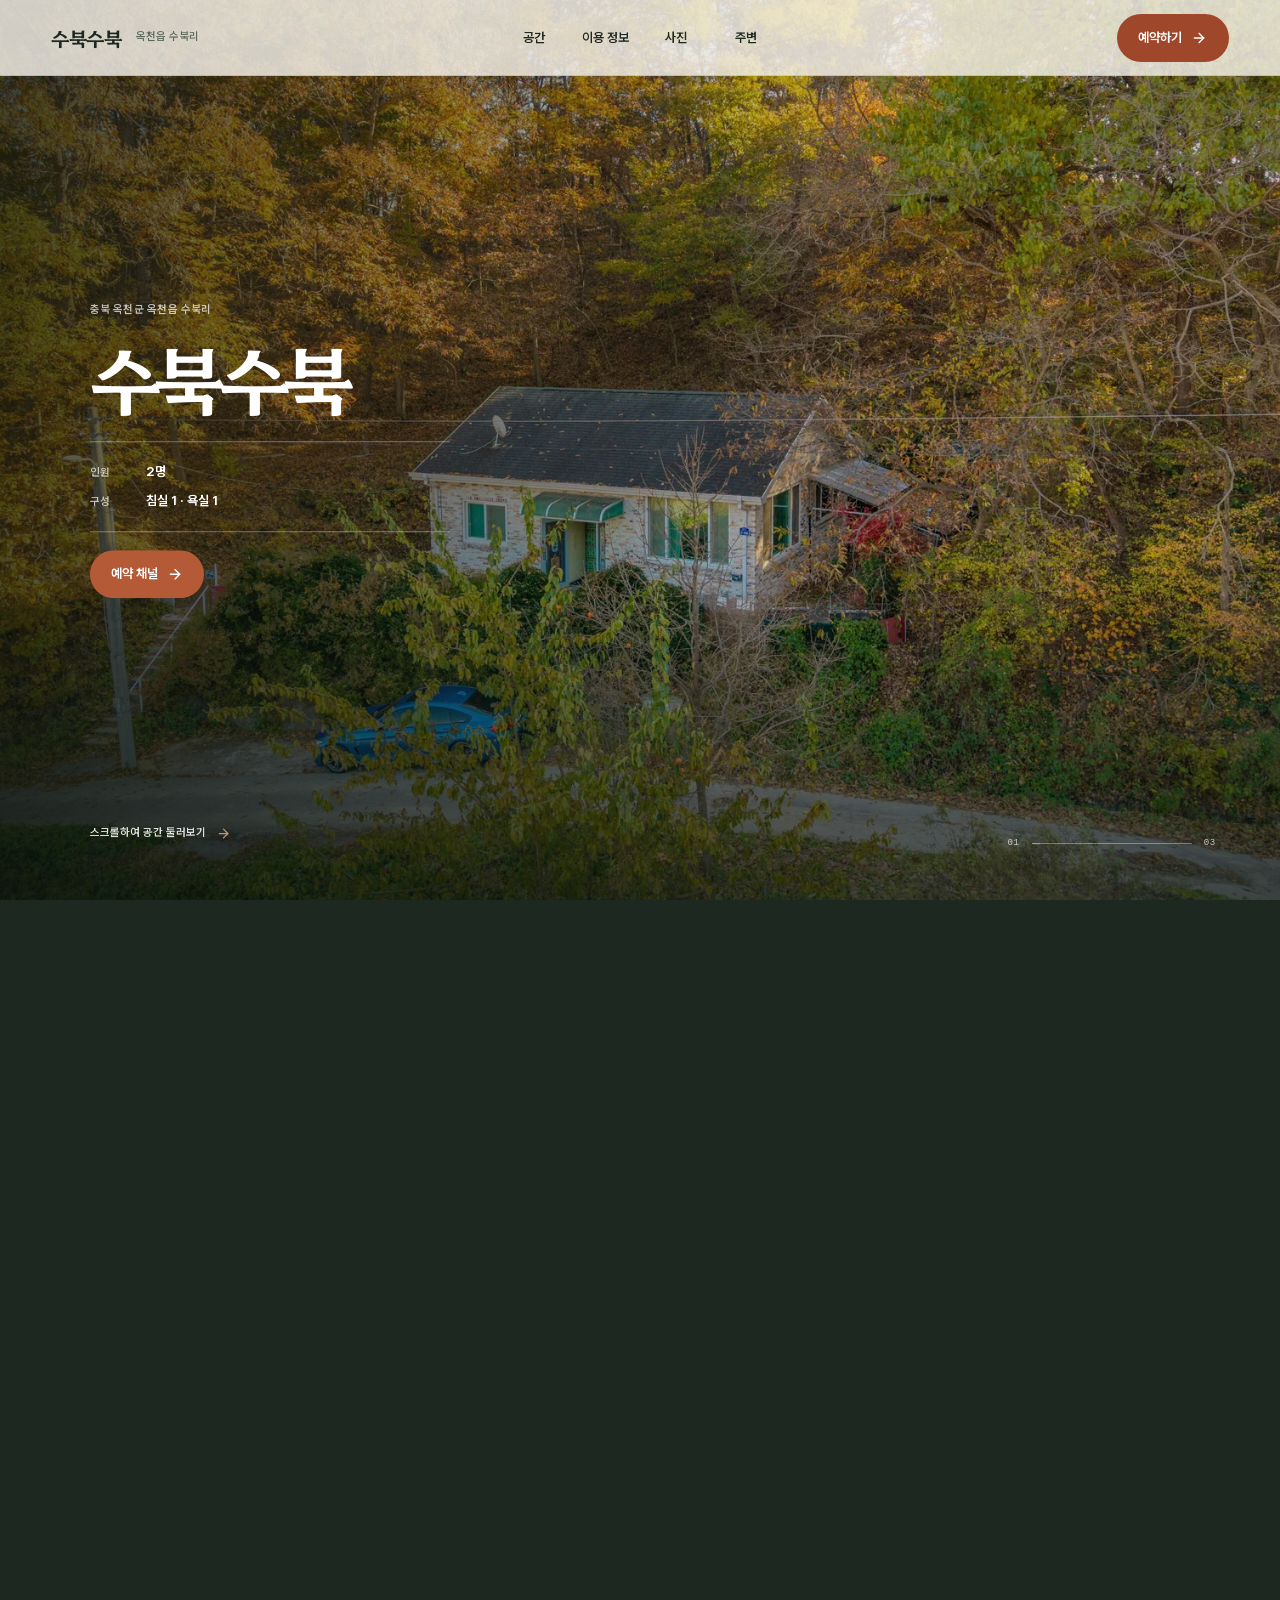
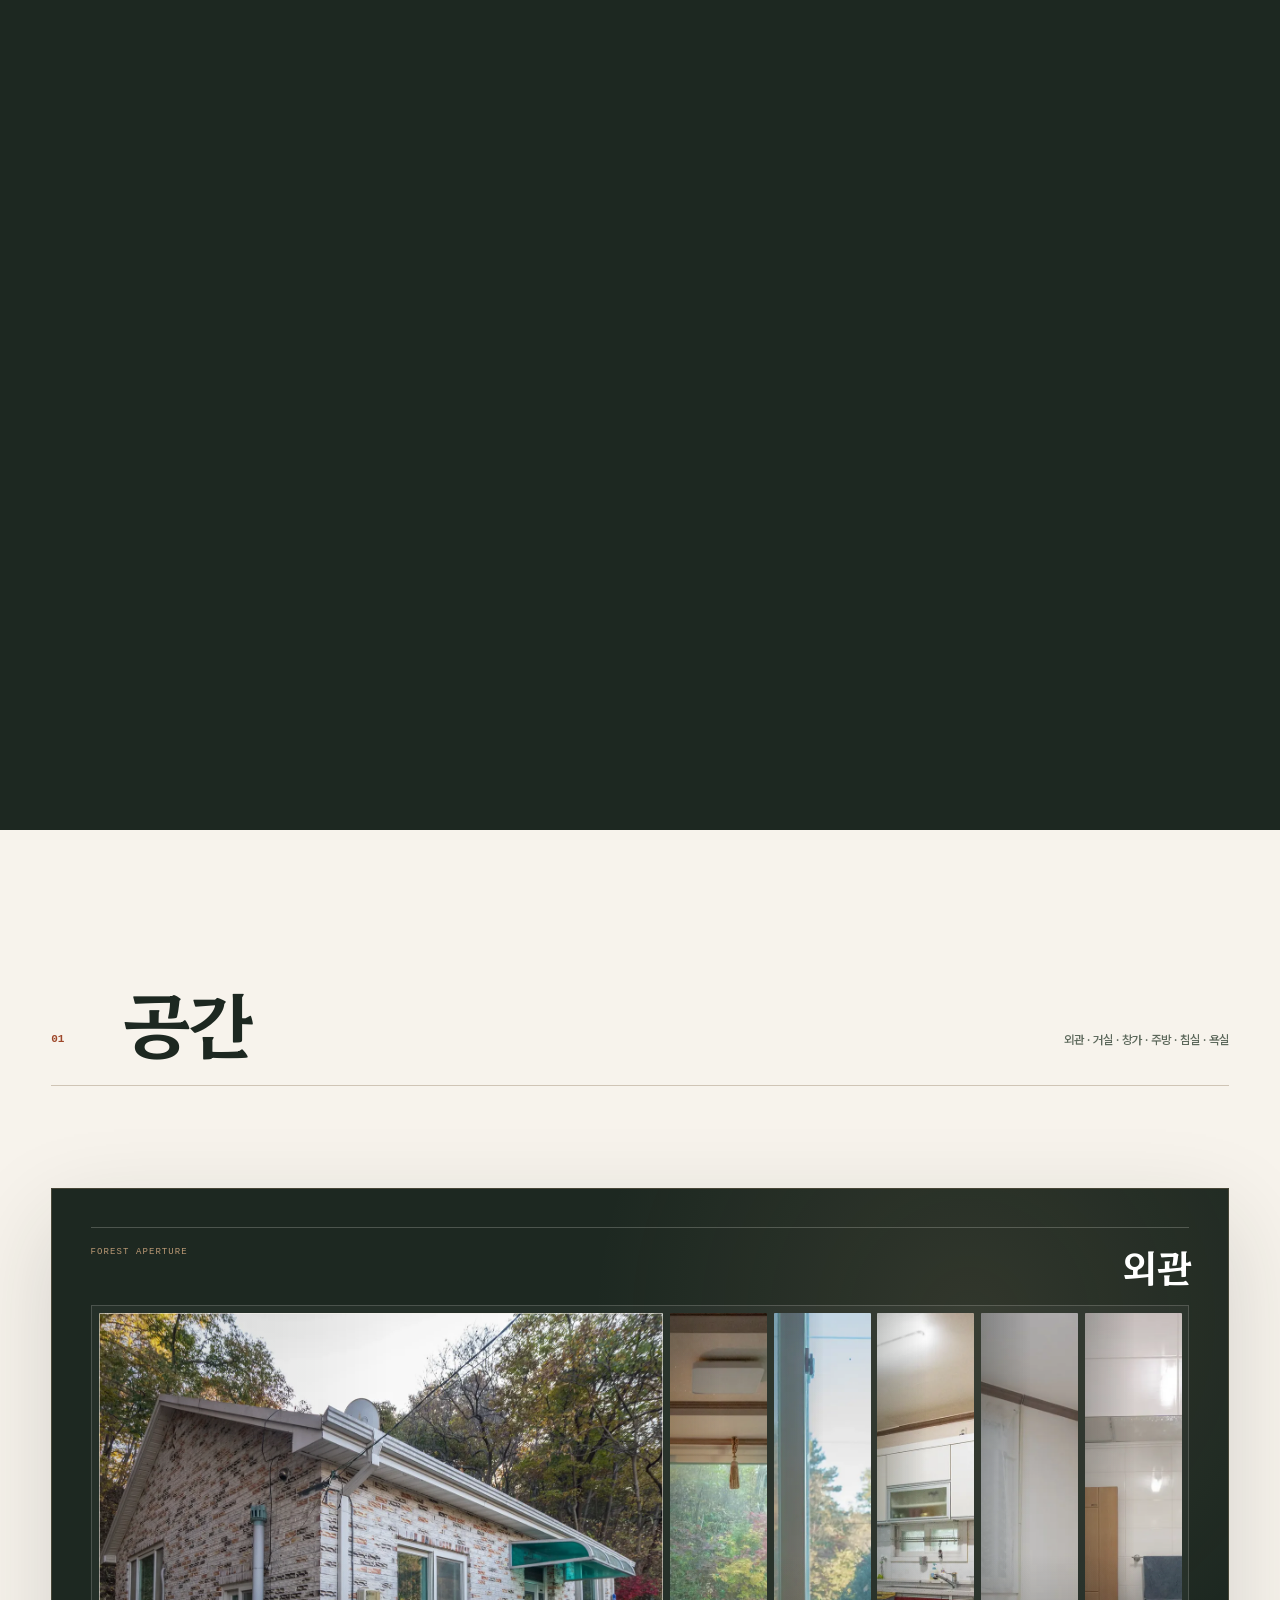
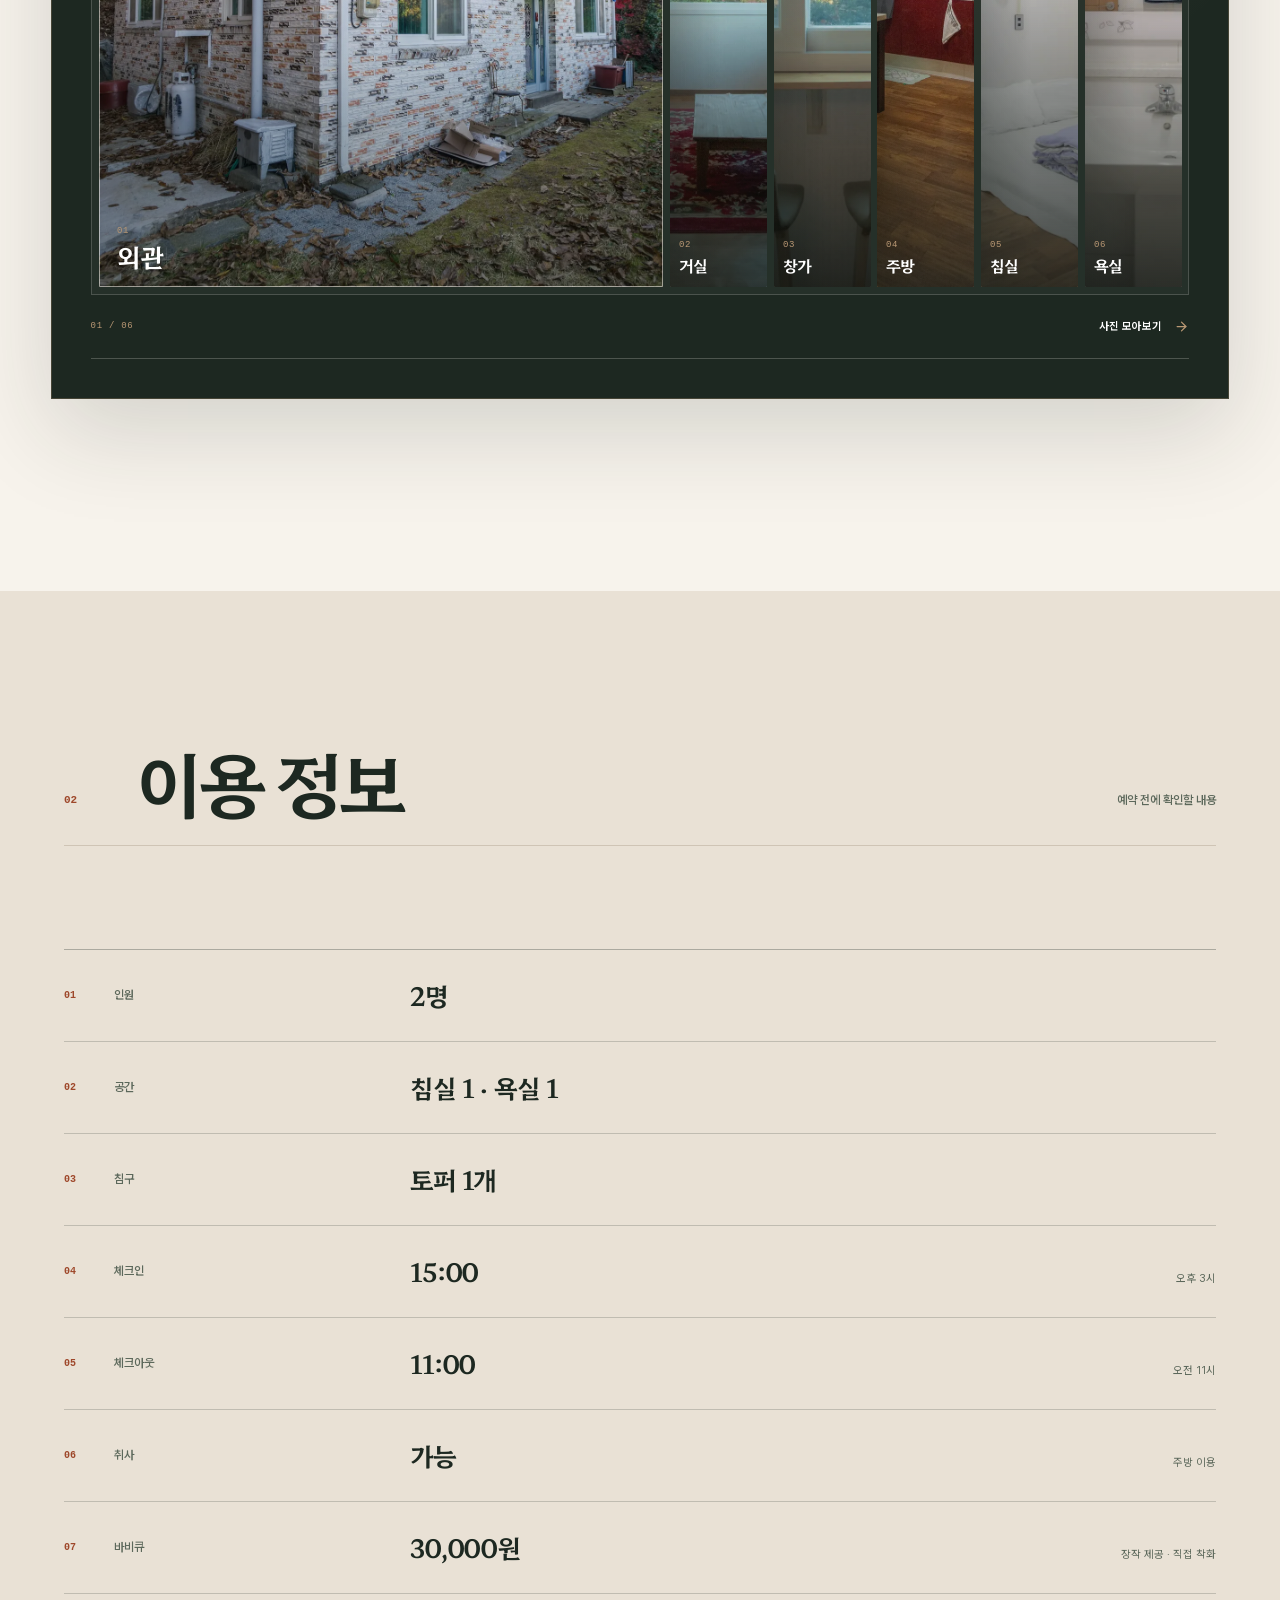
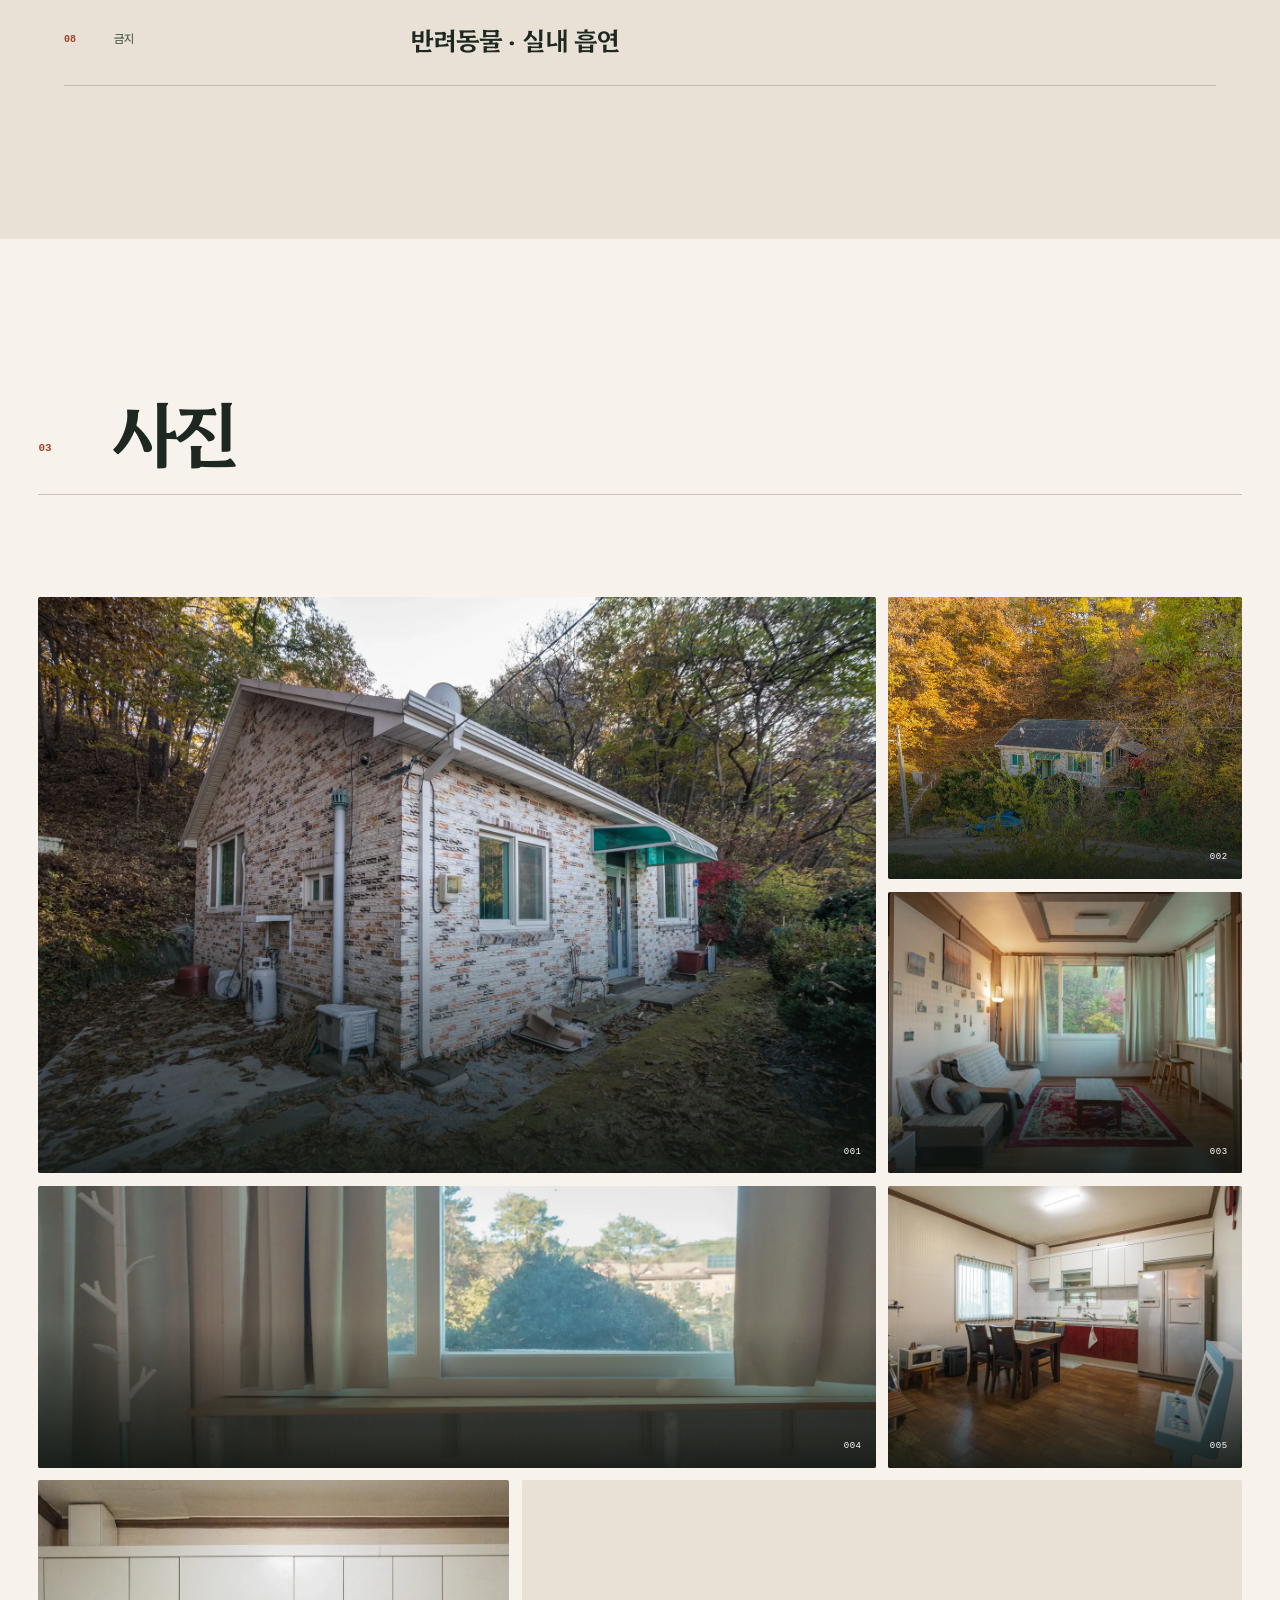
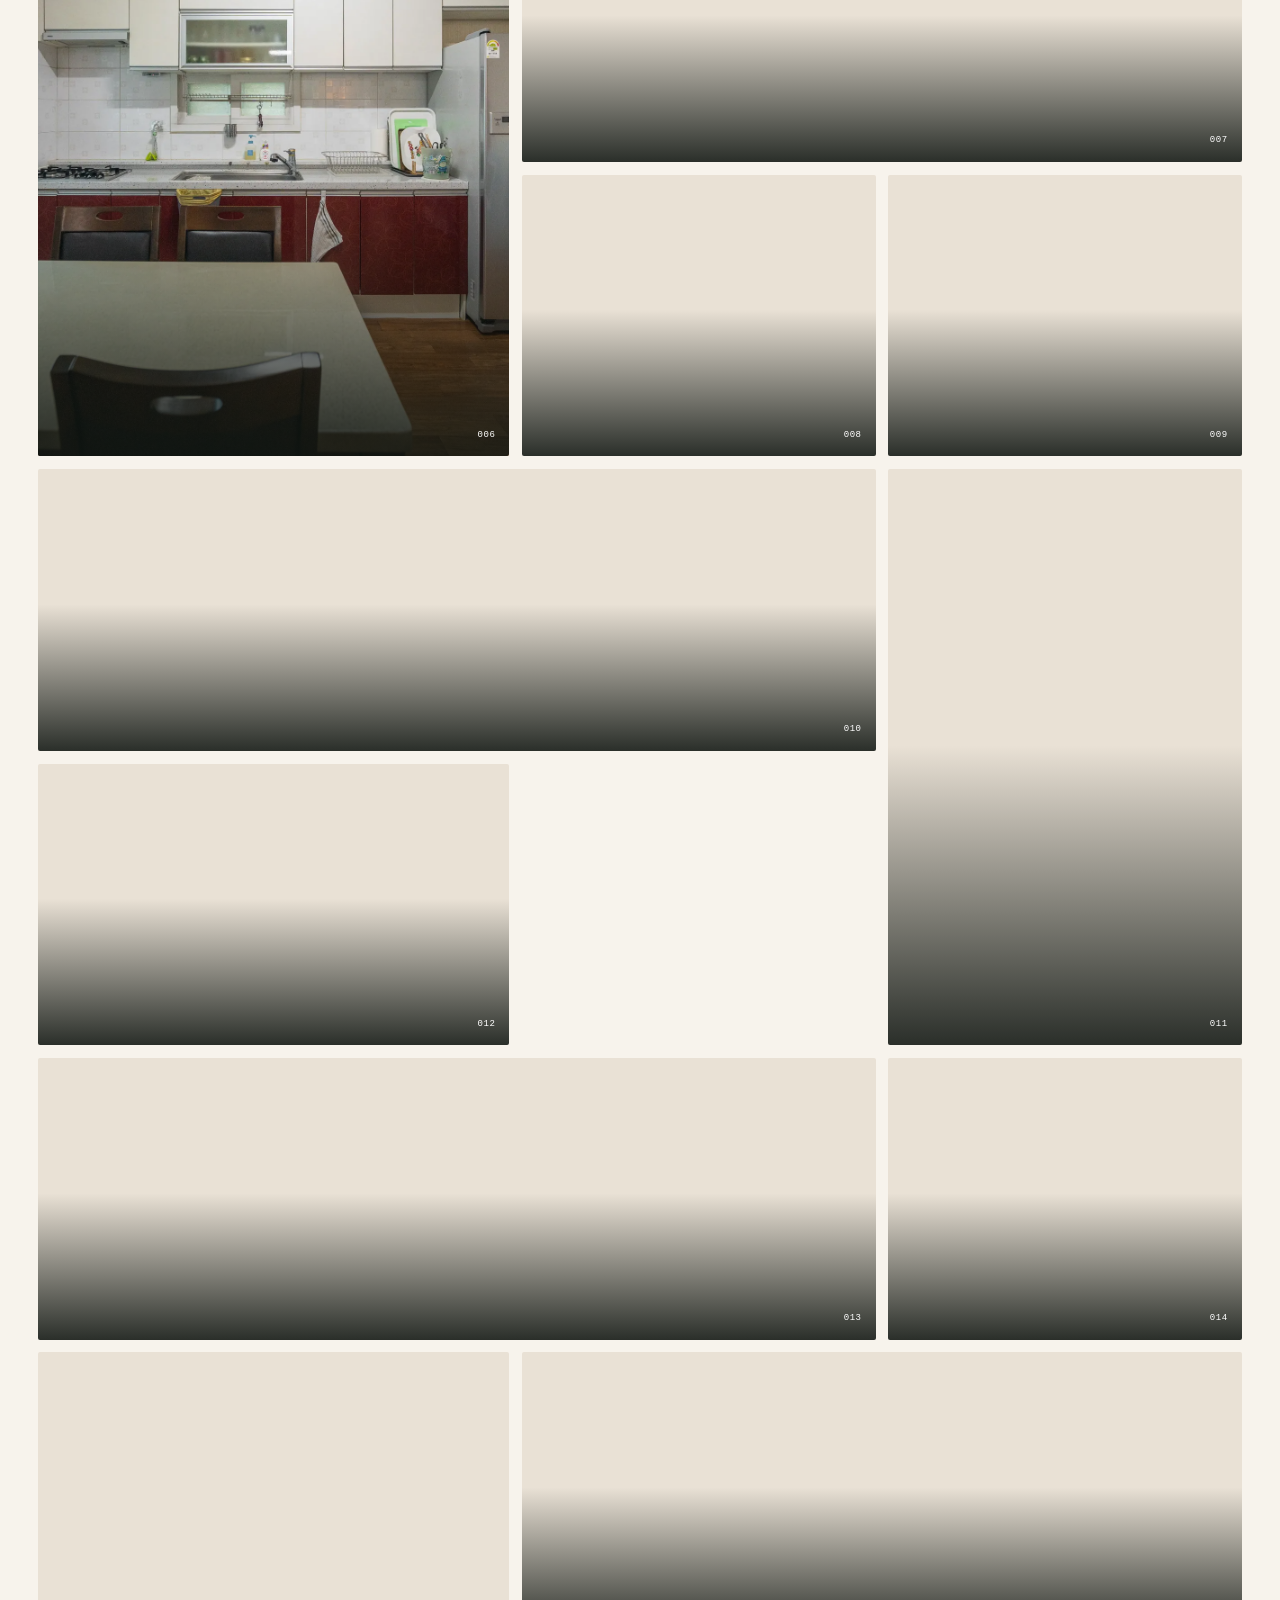
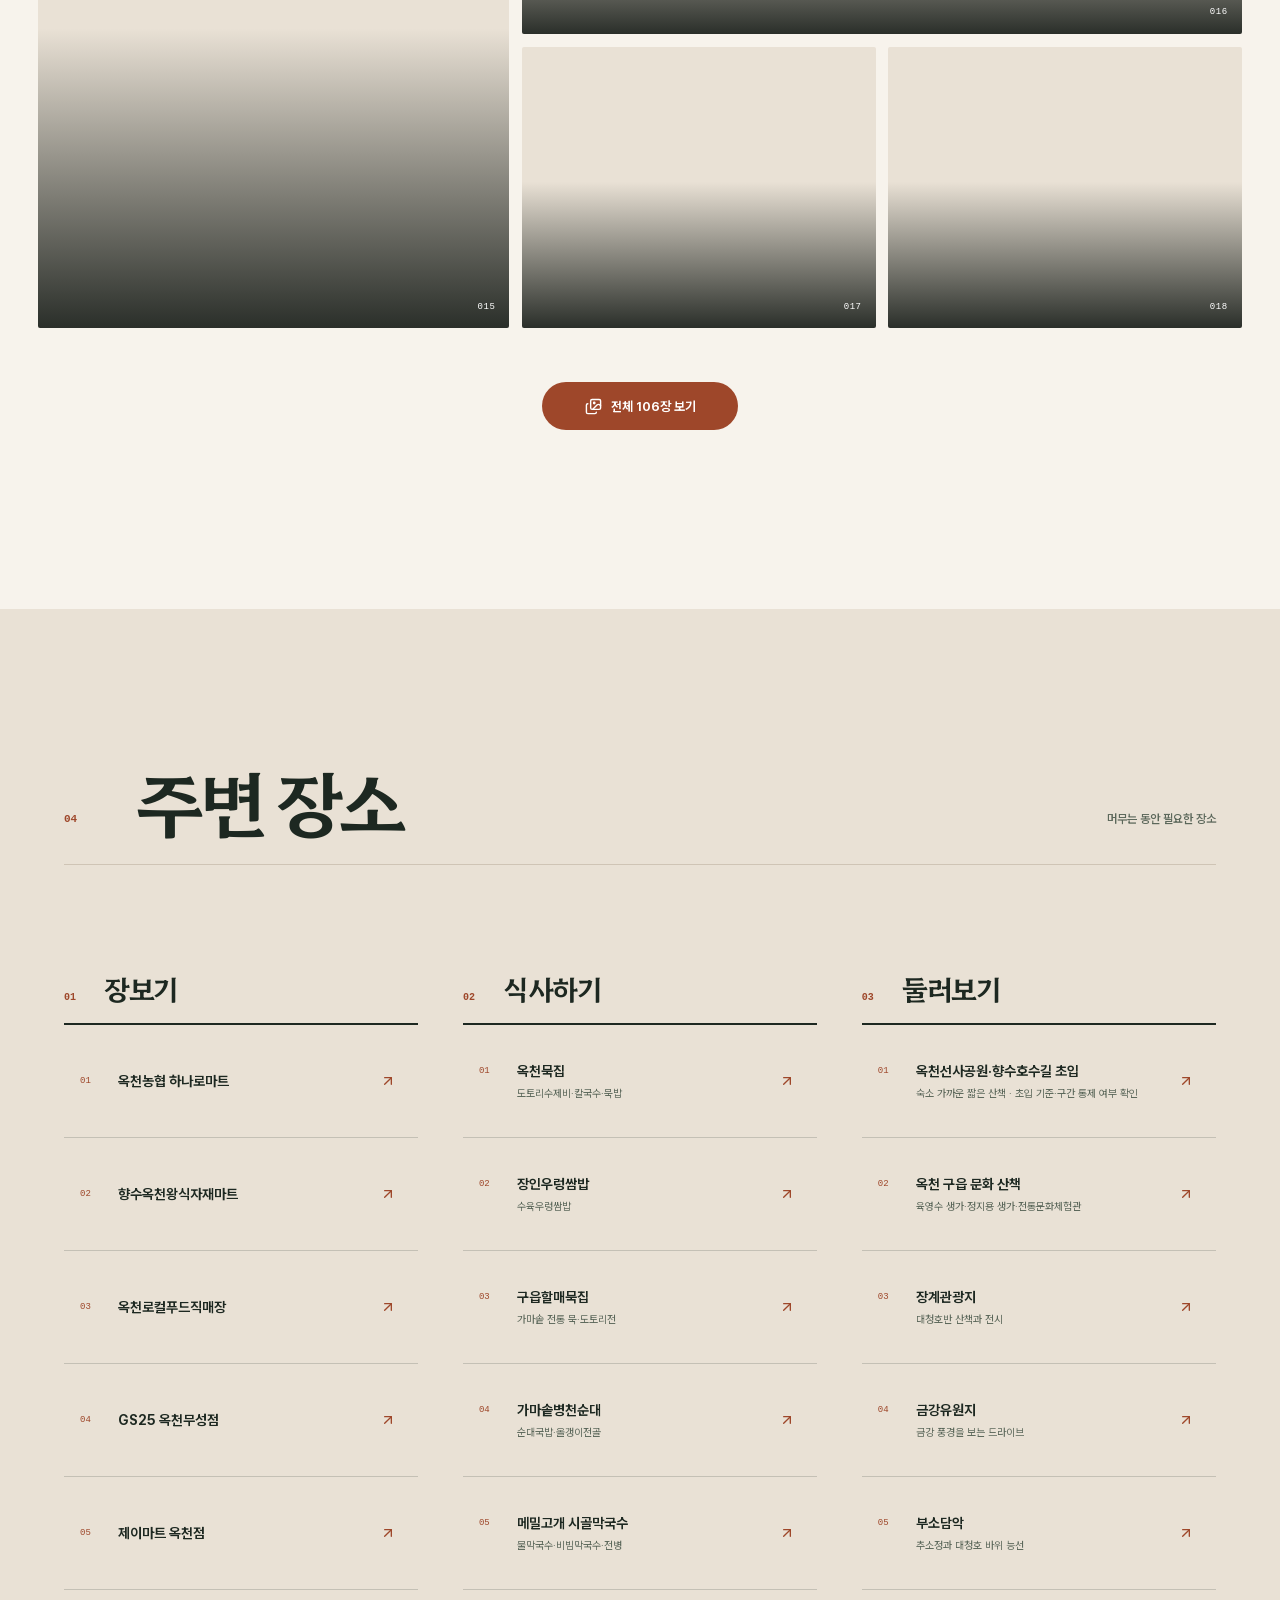
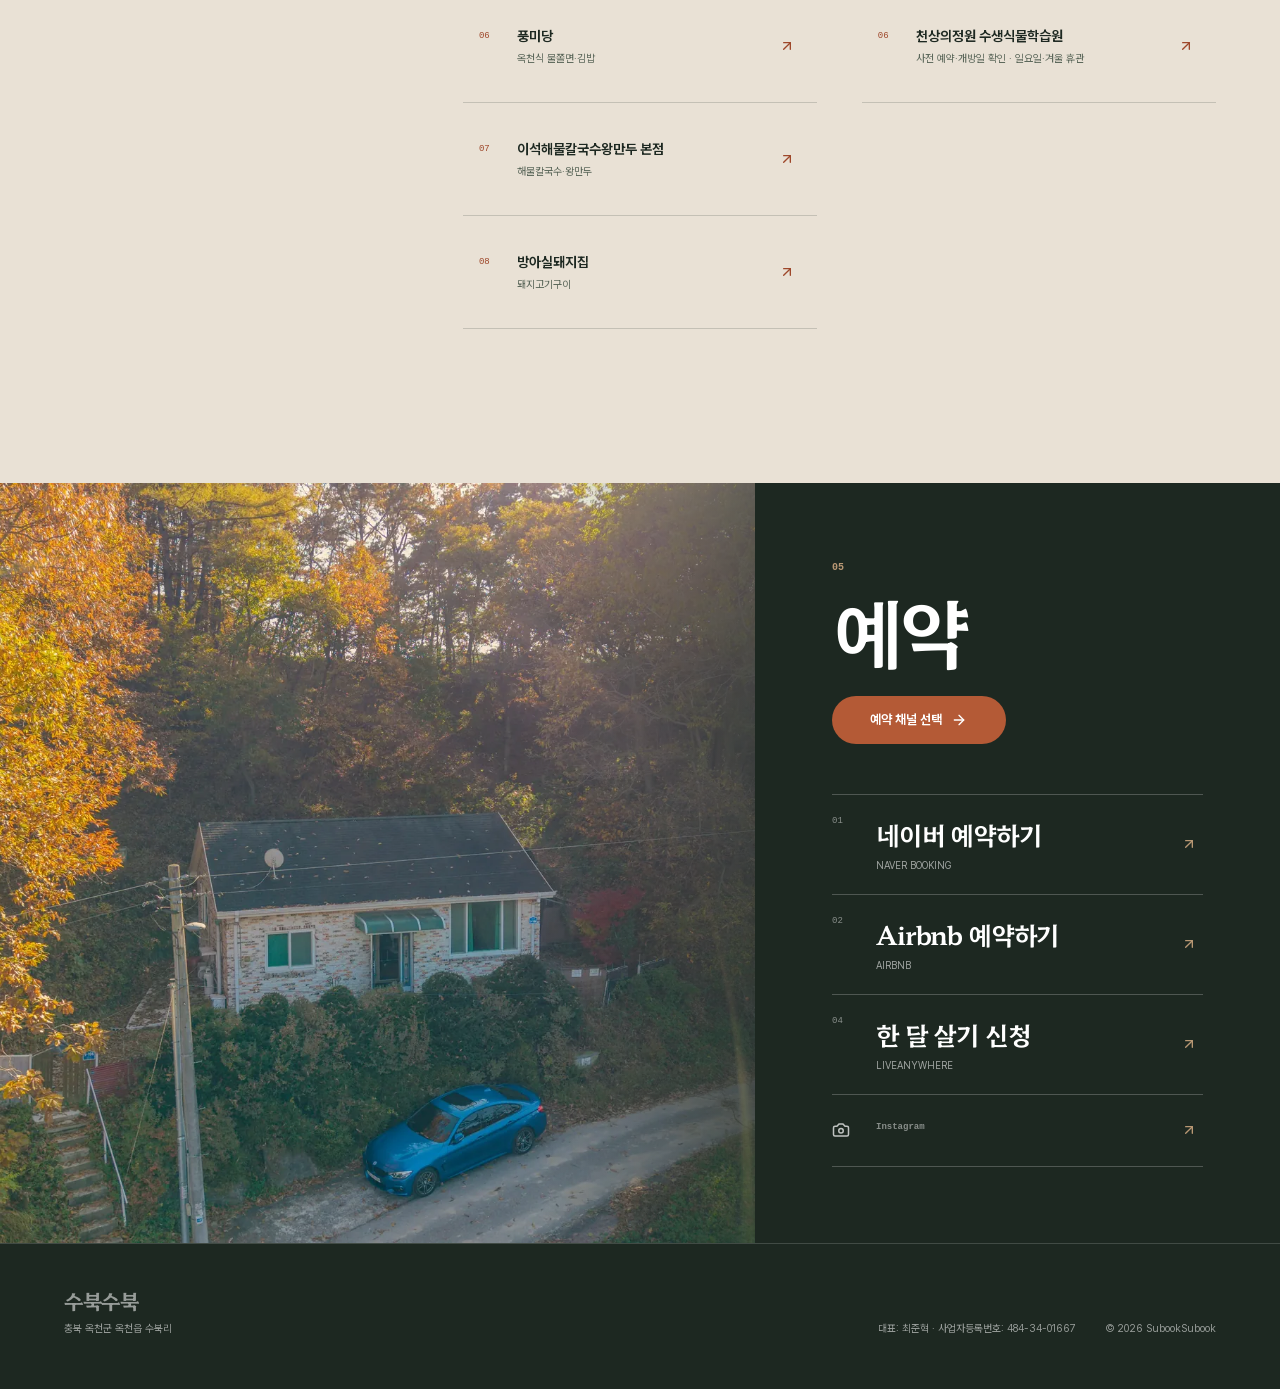
==== commit c6a0484e: "[verified] privacy: remove personal account references from served files" ====
--- a/index.html
+++ b/index.html
@@ -7,29 +7,28 @@
     <meta name="description" content="충북 옥천군 옥천읍 수북리의 2인 숙소 수북수북. 침실 1개·욕실 1개, 취사 가능, 체크인 15시·체크아웃 11시. 실제 공간 사진과 이용 정보, 주변 장소 및 예약 채널을 확인하세요." />
     <meta name="robots" content="index, follow, max-image-preview:large" />
     <link rel="canonical" href="https://sub00k.com/" />
-    <link rel="preconnect" href="https://cdn.jsdelivr.net" />
     <meta property="og:type" content="website" />
     <meta property="og:locale" content="ko_KR" />
     <meta property="og:site_name" content="수북수북" />
     <meta property="og:title" content="수북수북 | 충북 옥천 수북리 2인 숙소" />
     <meta property="og:description" content="충북 옥천군 옥천읍 수북리의 2인 숙소 수북수북. 침실 1개·욕실 1개, 취사 가능, 체크인 15시·체크아웃 11시. 실제 공간 사진과 이용 정보, 주변 장소 및 예약 채널을 확인하세요." />
     <meta property="og:url" content="https://sub00k.com/" />
-    <meta property="og:image" content="https://cdn.jsdelivr.net/gh/Junkyuh/subooksubook-assets@08d768b9d8e62cb6c608dc649e7645feb709ec34/webp_only/DJI_20251114143838_0537_D.webp" />
+    <meta property="og:image" content="https://sub00k.com/media/photo-002.webp" />
     <meta property="og:image:alt" content="숲과 길 사이 수북수북 항공 전경" />
     <meta name="twitter:card" content="summary_large_image" />
     <meta name="twitter:title" content="수북수북 | 충북 옥천 수북리 2인 숙소" />
     <meta name="twitter:description" content="충북 옥천군 옥천읍 수북리의 2인 숙소 수북수북. 침실 1개·욕실 1개, 취사 가능, 체크인 15시·체크아웃 11시. 실제 공간 사진과 이용 정보, 주변 장소 및 예약 채널을 확인하세요." />
-    <meta name="twitter:image" content="https://cdn.jsdelivr.net/gh/Junkyuh/subooksubook-assets@08d768b9d8e62cb6c608dc649e7645feb709ec34/webp_only/DJI_20251114143838_0537_D.webp" />
-    <script type="application/ld+json">{"@context":"https://schema.org","@graph":[{"@type":"WebSite","@id":"https://sub00k.com/#website","url":"https://sub00k.com/","name":"수북수북","alternateName":"SubookSubook","inLanguage":"ko-KR","publisher":{"@id":"https://sub00k.com/#lodging"}},{"@type":"WebPage","@id":"https://sub00k.com/#webpage","url":"https://sub00k.com/","name":"수북수북 | 충북 옥천 수북리 2인 숙소","description":"충북 옥천군 옥천읍 수북리의 2인 숙소 수북수북. 침실 1개·욕실 1개, 취사 가능, 체크인 15시·체크아웃 11시. 실제 공간 사진과 이용 정보, 주변 장소 및 예약 채널을 확인하세요.","inLanguage":"ko-KR","isPartOf":{"@id":"https://sub00k.com/#website"},"about":{"@id":"https://sub00k.com/#lodging"}},{"@type":"LodgingBusiness","@id":"https://sub00k.com/#lodging","name":"수북수북","alternateName":"SubookSubook","url":"https://sub00k.com/","description":"충북 옥천군 옥천읍 수북리의 2인 숙소 수북수북. 침실 1개·욕실 1개, 취사 가능, 체크인 15시·체크아웃 11시. 실제 공간 사진과 이용 정보, 주변 장소 및 예약 채널을 확인하세요.","image":["https://cdn.jsdelivr.net/gh/Junkyuh/subooksubook-assets@08d768b9d8e62cb6c608dc649e7645feb709ec34/webp_only/DJI_20251114143838_0537_D.webp","https://cdn.jsdelivr.net/gh/Junkyuh/subooksubook-assets@08d768b9d8e62cb6c608dc649e7645feb709ec34/webp_only/SDP01376.webp"],"address":{"@type":"PostalAddress","addressCountry":"KR","addressRegion":"충청북도","addressLocality":"옥천군 옥천읍 수북리"},"checkinTime":"15:00","checkoutTime":"11:00","petsAllowed":false,"amenityFeature":[{"@type":"LocationFeatureSpecification","name":"취사 가능","value":true}],"sameAs":["https://www.instagram.com/subook.stay/","https://www.airbnb.co.kr/h/subook"]}]}</script>
+    <meta name="twitter:image" content="https://sub00k.com/media/photo-002.webp" />
+    <script type="application/ld+json">{"@context":"https://schema.org","@graph":[{"@type":"WebSite","@id":"https://sub00k.com/#website","url":"https://sub00k.com/","name":"수북수북","alternateName":"SubookSubook","inLanguage":"ko-KR","publisher":{"@id":"https://sub00k.com/#lodging"}},{"@type":"WebPage","@id":"https://sub00k.com/#webpage","url":"https://sub00k.com/","name":"수북수북 | 충북 옥천 수북리 2인 숙소","description":"충북 옥천군 옥천읍 수북리의 2인 숙소 수북수북. 침실 1개·욕실 1개, 취사 가능, 체크인 15시·체크아웃 11시. 실제 공간 사진과 이용 정보, 주변 장소 및 예약 채널을 확인하세요.","inLanguage":"ko-KR","isPartOf":{"@id":"https://sub00k.com/#website"},"about":{"@id":"https://sub00k.com/#lodging"}},{"@type":"LodgingBusiness","@id":"https://sub00k.com/#lodging","name":"수북수북","alternateName":"SubookSubook","url":"https://sub00k.com/","description":"충북 옥천군 옥천읍 수북리의 2인 숙소 수북수북. 침실 1개·욕실 1개, 취사 가능, 체크인 15시·체크아웃 11시. 실제 공간 사진과 이용 정보, 주변 장소 및 예약 채널을 확인하세요.","image":["https://sub00k.com/media/photo-002.webp","https://sub00k.com/media/photo-082.webp"],"address":{"@type":"PostalAddress","addressCountry":"KR","addressRegion":"충청북도","addressLocality":"옥천군 옥천읍 수북리"},"checkinTime":"15:00","checkoutTime":"11:00","petsAllowed":false,"amenityFeature":[{"@type":"LocationFeatureSpecification","name":"취사 가능","value":true}],"sameAs":["https://www.instagram.com/subook.stay/","https://www.airbnb.co.kr/h/subook"]}]}</script>
     <meta name="theme-color" content="#1D2821" />
     <meta name="referrer" content="strict-origin-when-cross-origin" />
-    <meta http-equiv="Content-Security-Policy" content="default-src 'self'; img-src 'self' https://cdn.jsdelivr.net https://sub00k.goatcounter.com https://abacus.jasoncameron.dev data:; style-src 'self' 'unsafe-inline'; script-src 'self' https://gc.zgo.at; connect-src 'self' https://sub00k.goatcounter.com https://abacus.jasoncameron.dev; font-src 'self' data:; object-src 'none'; base-uri 'self'; upgrade-insecure-requests" />
+    <meta http-equiv="Content-Security-Policy" content="default-src 'self'; img-src 'self' https://sub00k.goatcounter.com https://abacus.jasoncameron.dev data:; style-src 'self' 'unsafe-inline'; script-src 'self' https://gc.zgo.at; connect-src 'self' https://sub00k.goatcounter.com https://abacus.jasoncameron.dev; font-src 'self' data:; object-src 'none'; base-uri 'self'; upgrade-insecure-requests" />
     <link rel="icon" href="data:image/svg+xml,%3Csvg xmlns='http://www.w3.org/2000/svg' viewBox='0 0 64 64'%3E%3Crect width='64' height='64' rx='14' fill='%23080b09'/%3E%3Ccircle cx='32' cy='32' r='19' fill='none' stroke='%23c9a768' stroke-width='2'/%3E%3C/svg%3E" />
-    <script type="module" crossorigin src="./assets/index-DkCj84YV.js"></script>
+    <script type="module" crossorigin src="./assets/index-uPRSwH2U.js"></script>
     <link rel="stylesheet" crossorigin href="./assets/index-BV5ocUgP.css">
   </head>
   <body>
-    <div id="root" data-prerendered="true" data-year="2026"><link rel="preload" as="image" href="https://cdn.jsdelivr.net/gh/Junkyuh/subooksubook-assets@08d768b9d8e62cb6c608dc649e7645feb709ec34/webp_only/DJI_20251114143838_0537_D.webp" fetchPriority="high"/><link rel="preload" as="image" href="https://cdn.jsdelivr.net/gh/Junkyuh/subooksubook-assets@08d768b9d8e62cb6c608dc649e7645feb709ec34/webp_only/SDP01393.webp"/><link rel="preload" as="image" href="https://cdn.jsdelivr.net/gh/Junkyuh/subooksubook-assets@08d768b9d8e62cb6c608dc649e7645feb709ec34/webp_only/SDP01376.webp"/><link rel="preload" as="image" href="https://cdn.jsdelivr.net/gh/Junkyuh/subooksubook-assets@08d768b9d8e62cb6c608dc649e7645feb709ec34/webp_only/SDP01385.webp"/><link rel="preload" as="image" href="https://cdn.jsdelivr.net/gh/Junkyuh/subooksubook-assets@08d768b9d8e62cb6c608dc649e7645feb709ec34/webp_only/SDP01316.webp"/><link rel="preload" as="image" href="https://cdn.jsdelivr.net/gh/Junkyuh/subooksubook-assets@08d768b9d8e62cb6c608dc649e7645feb709ec34/webp_only/SDP01317.webp"/><div class="site-shell" data-design="forest-aperture"><span class="scroll-marker" aria-hidden="true"></span><header class="site-header "><a class="brand" href="#top" aria-label="수북수북 처음으로"><span class="brand-word" aria-label="수북수북"><i data-brand-char="true" aria-hidden="true">수</i><i data-brand-char="true" aria-hidden="true">북</i><i data-brand-char="true" aria-hidden="true">수</i><i data-brand-char="true" aria-hidden="true">북</i></span><span>옥천읍 수북리</span></a><nav class="site-nav" aria-label="주요 메뉴"><a href="#spaces">공간</a><a href="#information">이용 정보</a><a href="#gallery">사진</a><a href="#nearby">주변</a></nav><button data-slot="button" data-variant="default" data-size="default" class="group/button inline-flex shrink-0 items-center justify-center rounded-lg border border-transparent bg-clip-padding text-sm font-medium whitespace-nowrap transition-colors outline-none select-none focus-visible:border-ring focus-visible:ring-3 focus-visible:ring-ring/50 active:not-aria-[haspopup]:translate-y-px disabled:pointer-events-none disabled:opacity-50 aria-invalid:border-destructive aria-invalid:ring-3 aria-invalid:ring-destructive/20 dark:aria-invalid:border-destructive/50 dark:aria-invalid:ring-destructive/40 [&amp;_svg]:pointer-events-none [&amp;_svg]:shrink-0 [&amp;_svg:not([class*=&#x27;size-&#x27;])]:size-4 bg-primary text-primary-foreground hover:bg-primary/80 h-8 gap-1.5 px-2.5 has-data-[icon=inline-end]:pr-2 has-data-[icon=inline-start]:pl-2 header-booking-trigger" type="button">예약하기<svg xmlns="http://www.w3.org/2000/svg" width="24" height="24" viewBox="0 0 24 24" fill="none" stroke="currentColor" stroke-width="2" stroke-linecap="round" stroke-linejoin="round" class="lucide lucide-arrow-right" aria-hidden="true"><path d="M5 12h14"></path><path d="m12 5 7 7-7 7"></path></svg></button></header><main><section id="top" class="hero-journey" aria-labelledby="hero-title"><div class="hero-sticky"><div class="hero-journey-images" aria-hidden="true"><figure class="hero-journey-image hero-journey-image-aerial"><img src="https://cdn.jsdelivr.net/gh/Junkyuh/subooksubook-assets@08d768b9d8e62cb6c608dc649e7645feb709ec34/webp_only/DJI_20251114143838_0537_D.webp" alt="" fetchPriority="high" decoding="async" style="transform:scale(1.02)"/></figure><figure class="hero-journey-image" style="opacity:0"><img src="https://cdn.jsdelivr.net/gh/Junkyuh/subooksubook-assets@08d768b9d8e62cb6c608dc649e7645feb709ec34/webp_only/SDP01376.webp" alt="" loading="lazy" decoding="async" style="transform:scale(1.02)"/></figure><figure class="hero-journey-image" style="opacity:0"><img src="https://cdn.jsdelivr.net/gh/Junkyuh/subooksubook-assets@08d768b9d8e62cb6c608dc649e7645feb709ec34/webp_only/SDP01316.webp" alt="" loading="lazy" decoding="async" style="transform:scale(1.02)"/></figure></div><div class="hero-journey-wash" aria-hidden="true"></div><div class="hero-copy"><p class="eyebrow">충북 옥천군 옥천읍 수북리</p><h1 id="hero-title"><span class="brand-word" aria-label="수북수북" data-brand-animated="true"><i data-brand-char="true" aria-hidden="true">수</i><i data-brand-char="true" aria-hidden="true">북</i><i data-brand-char="true" aria-hidden="true">수</i><i data-brand-char="true" aria-hidden="true">북</i></span></h1><dl><div><dt>인원</dt><dd>2명</dd></div><div><dt>구성</dt><dd>침실 1 · 욕실 1</dd></div></dl><button data-slot="button" data-variant="default" data-size="default" class="group/button inline-flex shrink-0 items-center justify-center rounded-lg border border-transparent bg-clip-padding text-sm font-medium whitespace-nowrap transition-colors outline-none select-none focus-visible:border-ring focus-visible:ring-3 focus-visible:ring-ring/50 active:not-aria-[haspopup]:translate-y-px disabled:pointer-events-none disabled:opacity-50 aria-invalid:border-destructive aria-invalid:ring-3 aria-invalid:ring-destructive/20 dark:aria-invalid:border-destructive/50 dark:aria-invalid:ring-destructive/40 [&amp;_svg]:pointer-events-none [&amp;_svg]:shrink-0 [&amp;_svg:not([class*=&#x27;size-&#x27;])]:size-4 bg-primary text-primary-foreground hover:bg-primary/80 h-8 gap-1.5 px-2.5 has-data-[icon=inline-end]:pr-2 has-data-[icon=inline-start]:pl-2 hero-booking-trigger" type="button">예약 채널 <svg xmlns="http://www.w3.org/2000/svg" width="24" height="24" viewBox="0 0 24 24" fill="none" stroke="currentColor" stroke-width="2" stroke-linecap="round" stroke-linejoin="round" class="lucide lucide-arrow-right" aria-hidden="true"><path d="M5 12h14"></path><path d="m12 5 7 7-7 7"></path></svg></button></div><a class="hero-scroll-cue" href="#spaces"><span>스크롤하여 공간 둘러보기</span><svg xmlns="http://www.w3.org/2000/svg" width="24" height="24" viewBox="0 0 24 24" fill="none" stroke="currentColor" stroke-width="2" stroke-linecap="round" stroke-linejoin="round" class="lucide lucide-arrow-right" aria-hidden="true"><path d="M5 12h14"></path><path d="m12 5 7 7-7 7"></path></svg></a><div class="hero-journey-progress" aria-hidden="true"><span>01</span><i><b style="transform:scaleX(0.05)"></b></i><span>03</span></div></div></section><section class="space-aperture" id="spaces" aria-labelledby="spaces-title"><header class="section-heading" id="spaces-title"><span>01</span><h2>공간</h2><p>외관 · 거실 · 창가 · 주방 · 침실 · 욕실</p></header><div class="aperture-shell"><div class="aperture-particle-loader" aria-hidden="true"></div><header class="aperture-header"><span>FOREST APERTURE</span><div aria-live="polite" aria-atomic="true"><strong>거실</strong></div></header><div class="aperture-stage" data-panel-motion="disabled" role="group" aria-label="수북수북 공간 사진 선택"><button class="aperture-panel" type="button" style="flex-grow:0.72" data-active="false" aria-pressed="false" aria-label="외관 사진 선택"><span class="aperture-panel-frame"><img src="https://cdn.jsdelivr.net/gh/Junkyuh/subooksubook-assets@08d768b9d8e62cb6c608dc649e7645feb709ec34/webp_only/SDP01393.webp" alt="수북수북 외관 사진" loading="eager" decoding="async" style="object-position:52% center"/><span class="aperture-panel-shade" aria-hidden="true"></span><span class="aperture-panel-copy"><small>01</small><strong>외관</strong></span></span></button><button class="aperture-panel" type="button" style="flex-grow:4.2" data-active="true" aria-pressed="true" aria-label="거실 사진 선택"><span class="aperture-panel-frame"><img src="https://cdn.jsdelivr.net/gh/Junkyuh/subooksubook-assets@08d768b9d8e62cb6c608dc649e7645feb709ec34/webp_only/SDP01376.webp" alt="수북수북 거실 사진" loading="eager" decoding="async" style="object-position:56% center"/><span class="aperture-panel-shade" aria-hidden="true"></span><span class="aperture-panel-copy"><small>02</small><strong>거실</strong></span></span></button><button class="aperture-panel" type="button" style="flex-grow:0.72" data-active="false" aria-pressed="false" aria-label="창가 사진 선택"><span class="aperture-panel-frame"><img src="https://cdn.jsdelivr.net/gh/Junkyuh/subooksubook-assets@08d768b9d8e62cb6c608dc649e7645feb709ec34/webp_only/SDP01385.webp" alt="수북수북 창가 사진" loading="lazy" decoding="async" style="object-position:50% 44%"/><span class="aperture-panel-shade" aria-hidden="true"></span><span class="aperture-panel-copy"><small>03</small><strong>창가</strong></span></span></button><button class="aperture-panel" type="button" style="flex-grow:0.72" data-active="false" aria-pressed="false" aria-label="주방 사진 선택"><span class="aperture-panel-frame"><img src="https://cdn.jsdelivr.net/gh/Junkyuh/subooksubook-assets@08d768b9d8e62cb6c608dc649e7645feb709ec34/webp_only/SDP01316.webp" alt="수북수북 주방 사진" loading="lazy" decoding="async" style="object-position:54% center"/><span class="aperture-panel-shade" aria-hidden="true"></span><span class="aperture-panel-copy"><small>04</small><strong>주방</strong></span></span></button><button class="aperture-panel" type="button" style="flex-grow:0.72" data-active="false" aria-pressed="false" aria-label="침실 사진 선택"><span class="aperture-panel-frame"><img src="https://cdn.jsdelivr.net/gh/Junkyuh/subooksubook-assets@08d768b9d8e62cb6c608dc649e7645feb709ec34/webp_only/SDP01347-편집.webp" alt="수북수북 침실 사진" loading="lazy" decoding="async" style="object-position:50% center"/><span class="aperture-panel-shade" aria-hidden="true"></span><span class="aperture-panel-copy"><small>05</small><strong>침실</strong></span></span></button><button class="aperture-panel" type="button" style="flex-grow:0.72" data-active="false" aria-pressed="false" aria-label="욕실 사진 선택"><span class="aperture-panel-frame"><img src="https://cdn.jsdelivr.net/gh/Junkyuh/subooksubook-assets@08d768b9d8e62cb6c608dc649e7645feb709ec34/webp_only/SDP01375.webp" alt="수북수북 욕실 사진" loading="lazy" decoding="async" style="object-position:50% center"/><span class="aperture-panel-shade" aria-hidden="true"></span><span class="aperture-panel-copy"><small>06</small><strong>욕실</strong></span></span></button></div><footer class="aperture-footer"><span>02<!-- --> / <!-- -->06</span><p><span class="aperture-instruction-mobile">사진을 좌우로 넘길 수 있습니다.</span></p><a href="#gallery">사진 모아보기 <svg xmlns="http://www.w3.org/2000/svg" width="24" height="24" viewBox="0 0 24 24" fill="none" stroke="currentColor" stroke-width="2" stroke-linecap="round" stroke-linejoin="round" class="lucide lucide-arrow-right" aria-hidden="true"><path d="M5 12h14"></path><path d="m12 5 7 7-7 7"></path></svg></a></footer></div></section><section class="information-section" id="information" aria-labelledby="information-title"><header class="section-heading" id="information-title"><span>02</span><h2>이용 정보</h2><p>예약 전에 확인할 내용</p></header><div class="information-layout"><dl class="fact-list"><div class="fact-item"><span>01</span><dt>인원</dt><dd><strong>2명</strong></dd></div><div class="fact-item"><span>02</span><dt>공간</dt><dd><strong>침실 1 · 욕실 1</strong></dd></div><div class="fact-item"><span>03</span><dt>침구</dt><dd><strong>토퍼 1개</strong></dd></div><div class="fact-item"><span>04</span><dt>체크인</dt><dd><strong>15:00</strong><small>오후 3시</small></dd></div><div class="fact-item"><span>05</span><dt>체크아웃</dt><dd><strong>11:00</strong><small>오전 11시</small></dd></div><div class="fact-item"><span>06</span><dt>취사</dt><dd><strong>가능</strong><small>주방 이용</small></dd></div><div class="fact-item"><span>07</span><dt>바비큐</dt><dd><strong>30,000원</strong><small>장작 제공 · 직접 착화</small></dd></div><div class="fact-item"><span>08</span><dt>금지</dt><dd><strong>반려동물 · 실내 흡연</strong></dd></div></dl></div></section><section class="gallery-section" id="gallery" aria-labelledby="gallery-title"><header class="section-heading" id="gallery-title"><span>03</span><h2>사진</h2></header><div class="gallery-grid is-curated" id="gallery-grid"><button class="gallery-thumb gallery-thumb-1" type="button" aria-label="수북수북 숲길에서 본 건물 외관 크게 보기"><span class="gallery-motion-frame"><img src="https://cdn.jsdelivr.net/gh/Junkyuh/subooksubook-assets@08d768b9d8e62cb6c608dc649e7645feb709ec34/webp_only/SDP01393.webp" alt="수북수북 숲길에서 본 건물 외관" loading="eager"/></span><span class="gallery-index">001</span></button><button class="gallery-thumb gallery-thumb-2" type="button" aria-label="수북수북 숲과 도로 사이 항공 전경 크게 보기"><span class="gallery-motion-frame"><img src="https://cdn.jsdelivr.net/gh/Junkyuh/subooksubook-assets@08d768b9d8e62cb6c608dc649e7645feb709ec34/webp_only/DJI_20251114143838_0537_D.webp" alt="수북수북 숲과 도로 사이 항공 전경" loading="eager"/></span><span class="gallery-index">002</span></button><button class="gallery-thumb gallery-thumb-3" type="button" aria-label="수북수북 창과 소파가 함께 보이는 거실 크게 보기"><span class="gallery-motion-frame"><img src="https://cdn.jsdelivr.net/gh/Junkyuh/subooksubook-assets@08d768b9d8e62cb6c608dc649e7645feb709ec34/webp_only/SDP01376.webp" alt="수북수북 창과 소파가 함께 보이는 거실" loading="eager"/></span><span class="gallery-index">003</span></button><button class="gallery-thumb gallery-thumb-4" type="button" aria-label="수북수북 빛이 들어오는 창과 의자 크게 보기"><span class="gallery-motion-frame"><img src="https://cdn.jsdelivr.net/gh/Junkyuh/subooksubook-assets@08d768b9d8e62cb6c608dc649e7645feb709ec34/webp_only/SDP01385.webp" alt="수북수북 빛이 들어오는 창과 의자" loading="eager"/></span><span class="gallery-index">004</span></button><button class="gallery-thumb gallery-thumb-5" type="button" aria-label="수북수북 식탁에서 바라본 주방 크게 보기"><span class="gallery-motion-frame"><img src="https://cdn.jsdelivr.net/gh/Junkyuh/subooksubook-assets@08d768b9d8e62cb6c608dc649e7645feb709ec34/webp_only/SDP01316.webp" alt="수북수북 식탁에서 바라본 주방" loading="eager"/></span><span class="gallery-index">005</span></button><button class="gallery-thumb gallery-thumb-6" type="button" aria-label="수북수북 주방과 식탁 크게 보기"><span class="gallery-motion-frame"><img src="https://cdn.jsdelivr.net/gh/Junkyuh/subooksubook-assets@08d768b9d8e62cb6c608dc649e7645feb709ec34/webp_only/SDP01317.webp" alt="수북수북 주방과 식탁" loading="eager"/></span><span class="gallery-index">006</span></button><button class="gallery-thumb gallery-thumb-7" type="button" aria-label="수북수북 토퍼와 창이 있는 침실 크게 보기"><span class="gallery-motion-frame"><img src="https://cdn.jsdelivr.net/gh/Junkyuh/subooksubook-assets@08d768b9d8e62cb6c608dc649e7645feb709ec34/webp_only/SDP01347-편집.webp" alt="수북수북 토퍼와 창이 있는 침실" loading="lazy"/></span><span class="gallery-index">007</span></button><button class="gallery-thumb gallery-thumb-8" type="button" aria-label="수북수북 토퍼와 침구 크게 보기"><span class="gallery-motion-frame"><img src="https://cdn.jsdelivr.net/gh/Junkyuh/subooksubook-assets@08d768b9d8e62cb6c608dc649e7645feb709ec34/webp_only/SDP01352.webp" alt="수북수북 토퍼와 침구" loading="lazy"/></span><span class="gallery-index">008</span></button><button class="gallery-thumb gallery-thumb-9" type="button" aria-label="수북수북 세면대와 샤워 공간 크게 보기"><span class="gallery-motion-frame"><img src="https://cdn.jsdelivr.net/gh/Junkyuh/subooksubook-assets@08d768b9d8e62cb6c608dc649e7645feb709ec34/webp_only/SDP01368.webp" alt="수북수북 세면대와 샤워 공간" loading="lazy"/></span><span class="gallery-index">009</span></button><button class="gallery-thumb gallery-thumb-10" type="button" aria-label="수북수북 욕실 전체 크게 보기"><span class="gallery-motion-frame"><img src="https://cdn.jsdelivr.net/gh/Junkyuh/subooksubook-assets@08d768b9d8e62cb6c608dc649e7645feb709ec34/webp_only/SDP01375.webp" alt="수북수북 욕실 전체" loading="lazy"/></span><span class="gallery-index">010</span></button><button class="gallery-thumb gallery-thumb-11" type="button" aria-label="수북수북 야외 바비큐 공간 크게 보기"><span class="gallery-motion-frame"><img src="https://cdn.jsdelivr.net/gh/Junkyuh/subooksubook-assets@08d768b9d8e62cb6c608dc649e7645feb709ec34/webp_only/SDP01387.webp" alt="수북수북 야외 바비큐 공간" loading="lazy"/></span><span class="gallery-index">011</span></button><button class="gallery-thumb gallery-thumb-12" type="button" aria-label="수북수북 장작과 화덕이 있는 공간 크게 보기"><span class="gallery-motion-frame"><img src="https://cdn.jsdelivr.net/gh/Junkyuh/subooksubook-assets@08d768b9d8e62cb6c608dc649e7645feb709ec34/webp_only/SDP01392.webp" alt="수북수북 장작과 화덕이 있는 공간" loading="lazy"/></span><span class="gallery-index">012</span></button><button class="gallery-thumb gallery-thumb-13" type="button" aria-label="수북수북 숙소로 이어지는 길 크게 보기"><span class="gallery-motion-frame"><img src="https://cdn.jsdelivr.net/gh/Junkyuh/subooksubook-assets@08d768b9d8e62cb6c608dc649e7645feb709ec34/webp_only/SDP01394.webp" alt="수북수북 숙소로 이어지는 길" loading="lazy"/></span><span class="gallery-index">013</span></button><button class="gallery-thumb gallery-thumb-14" type="button" aria-label="수북수북 옥천의 공원과 나무 크게 보기"><span class="gallery-motion-frame"><img src="https://cdn.jsdelivr.net/gh/Junkyuh/subooksubook-assets@08d768b9d8e62cb6c608dc649e7645feb709ec34/webp_only/SDP01401.webp" alt="수북수북 옥천의 공원과 나무" loading="lazy"/></span><span class="gallery-index">014</span></button><button class="gallery-thumb gallery-thumb-15" type="button" aria-label="수북수북 옥천 공원의 산책로 크게 보기"><span class="gallery-motion-frame"><img src="https://cdn.jsdelivr.net/gh/Junkyuh/subooksubook-assets@08d768b9d8e62cb6c608dc649e7645feb709ec34/webp_only/SDP01403.webp" alt="수북수북 옥천 공원의 산책로" loading="lazy"/></span><span class="gallery-index">015</span></button><button class="gallery-thumb gallery-thumb-16" type="button" aria-label="수북수북 숲 속 수북수북 전경 크게 보기"><span class="gallery-motion-frame"><img src="https://cdn.jsdelivr.net/gh/Junkyuh/subooksubook-assets@08d768b9d8e62cb6c608dc649e7645feb709ec34/webp_only/DJI_20251114143734_0533_D.webp" alt="수북수북 숲 속 수북수북 전경" loading="lazy"/></span><span class="gallery-index">016</span></button><button class="gallery-thumb gallery-thumb-17" type="button" aria-label="수북수북 자연광이 드는 거실 크게 보기"><span class="gallery-motion-frame"><img src="https://cdn.jsdelivr.net/gh/Junkyuh/subooksubook-assets@08d768b9d8e62cb6c608dc649e7645feb709ec34/webp_only/SDP01377.webp" alt="수북수북 자연광이 드는 거실" loading="lazy"/></span><span class="gallery-index">017</span></button><button class="gallery-thumb gallery-thumb-18" type="button" aria-label="수북수북 침구가 놓인 침실 크게 보기"><span class="gallery-motion-frame"><img src="https://cdn.jsdelivr.net/gh/Junkyuh/subooksubook-assets@08d768b9d8e62cb6c608dc649e7645feb709ec34/webp_only/SDP01353.webp" alt="수북수북 침구가 놓인 침실" loading="lazy"/></span><span class="gallery-index">018</span></button></div><div class="gallery-expand-wrap"><button data-slot="button" data-variant="default" data-size="default" class="group/button inline-flex shrink-0 items-center justify-center rounded-lg border border-transparent bg-clip-padding text-sm font-medium whitespace-nowrap transition-colors outline-none select-none focus-visible:border-ring focus-visible:ring-3 focus-visible:ring-ring/50 active:not-aria-[haspopup]:translate-y-px disabled:pointer-events-none disabled:opacity-50 aria-invalid:border-destructive aria-invalid:ring-3 aria-invalid:ring-destructive/20 dark:aria-invalid:border-destructive/50 dark:aria-invalid:ring-destructive/40 [&amp;_svg]:pointer-events-none [&amp;_svg]:shrink-0 [&amp;_svg:not([class*=&#x27;size-&#x27;])]:size-4 bg-primary text-primary-foreground hover:bg-primary/80 h-8 gap-1.5 px-2.5 has-data-[icon=inline-end]:pr-2 has-data-[icon=inline-start]:pl-2 gallery-expand-button" type="button" aria-expanded="false" aria-controls="gallery-grid"><svg xmlns="http://www.w3.org/2000/svg" width="24" height="24" viewBox="0 0 24 24" fill="none" stroke="currentColor" stroke-width="2" stroke-linecap="round" stroke-linejoin="round" class="lucide lucide-images" aria-hidden="true"><path d="m22 11-1.296-1.296a2.4 2.4 0 0 0-3.408 0L11 16"></path><path d="M4 8a2 2 0 0 0-2 2v10a2 2 0 0 0 2 2h10a2 2 0 0 0 2-2"></path><circle cx="13" cy="7" r="1" fill="currentColor"></circle><rect x="8" y="2" width="14" height="14" rx="2"></rect></svg> 전체 106장 보기</button></div></section><section class="nearby-section" id="nearby" aria-labelledby="nearby-title"><header class="section-heading" id="nearby-title"><span>04</span><h2>주변 장소</h2><p>머무는 동안 필요한 장소</p></header><div class="nearby-layout"><div class="nearby-groups"><section class="nearby-category" aria-labelledby="nearby-01"><header><span>01</span><h3 id="nearby-01">장보기</h3><button class="nearby-category-toggle" type="button" aria-expanded="true" aria-controls="nearby-list-01" aria-label="장보기 목록 접기"><span aria-hidden="true">−</span></button></header><ol id="nearby-list-01"><li><a href="https://naver.me/5D8IRRhG" target="_blank" rel="noopener noreferrer" aria-label="옥천농협 하나로마트 네이버 지도 새 창으로 열기"><span>01</span><strong>옥천농협 하나로마트</strong><svg xmlns="http://www.w3.org/2000/svg" width="24" height="24" viewBox="0 0 24 24" fill="none" stroke="currentColor" stroke-width="2" stroke-linecap="round" stroke-linejoin="round" class="lucide lucide-arrow-up-right" aria-hidden="true"><path d="M7 7h10v10"></path><path d="M7 17 17 7"></path></svg></a></li><li><a href="https://map.naver.com/p/search/%ED%96%A5%EC%88%98%EC%98%A5%EC%B2%9C%EC%99%95%EC%8B%9D%EC%9E%90%EC%9E%AC%EB%A7%88%ED%8A%B8" target="_blank" rel="noopener noreferrer" aria-label="향수옥천왕식자재마트 네이버 지도 새 창으로 열기"><span>02</span><strong>향수옥천왕식자재마트</strong><svg xmlns="http://www.w3.org/2000/svg" width="24" height="24" viewBox="0 0 24 24" fill="none" stroke="currentColor" stroke-width="2" stroke-linecap="round" stroke-linejoin="round" class="lucide lucide-arrow-up-right" aria-hidden="true"><path d="M7 7h10v10"></path><path d="M7 17 17 7"></path></svg></a></li><li><a href="https://map.naver.com/p/search/%EC%98%A5%EC%B2%9C%EB%A1%9C%EC%BB%AC%ED%91%B8%EB%93%9C%EC%A7%81%EB%A7%A4%EC%9E%A5" target="_blank" rel="noopener noreferrer" aria-label="옥천로컬푸드직매장 네이버 지도 새 창으로 열기"><span>03</span><strong>옥천로컬푸드직매장</strong><svg xmlns="http://www.w3.org/2000/svg" width="24" height="24" viewBox="0 0 24 24" fill="none" stroke="currentColor" stroke-width="2" stroke-linecap="round" stroke-linejoin="round" class="lucide lucide-arrow-up-right" aria-hidden="true"><path d="M7 7h10v10"></path><path d="M7 17 17 7"></path></svg></a></li><li><a href="https://naver.me/5yhV5nPs" target="_blank" rel="noopener noreferrer" aria-label="GS25 옥천무성점 네이버 지도 새 창으로 열기"><span>04</span><strong>GS25 옥천무성점</strong><svg xmlns="http://www.w3.org/2000/svg" width="24" height="24" viewBox="0 0 24 24" fill="none" stroke="currentColor" stroke-width="2" stroke-linecap="round" stroke-linejoin="round" class="lucide lucide-arrow-up-right" aria-hidden="true"><path d="M7 7h10v10"></path><path d="M7 17 17 7"></path></svg></a></li><li><a href="https://naver.me/IMyWcAFZ" target="_blank" rel="noopener noreferrer" aria-label="제이마트 옥천점 네이버 지도 새 창으로 열기"><span>05</span><strong>제이마트 옥천점</strong><svg xmlns="http://www.w3.org/2000/svg" width="24" height="24" viewBox="0 0 24 24" fill="none" stroke="currentColor" stroke-width="2" stroke-linecap="round" stroke-linejoin="round" class="lucide lucide-arrow-up-right" aria-hidden="true"><path d="M7 7h10v10"></path><path d="M7 17 17 7"></path></svg></a></li></ol></section><section class="nearby-category" aria-labelledby="nearby-02"><header><span>02</span><h3 id="nearby-02">식사하기</h3><button class="nearby-category-toggle" type="button" aria-expanded="true" aria-controls="nearby-list-02" aria-label="식사하기 목록 접기"><span aria-hidden="true">−</span></button></header><ol id="nearby-list-02"><li><a href="https://map.naver.com/p/entry/place/13514617" target="_blank" rel="noopener noreferrer" aria-label="옥천묵집 네이버 지도 새 창으로 열기"><span>01</span><strong>옥천묵집</strong><small>도토리수제비·칼국수·묵밥</small><svg xmlns="http://www.w3.org/2000/svg" width="24" height="24" viewBox="0 0 24 24" fill="none" stroke="currentColor" stroke-width="2" stroke-linecap="round" stroke-linejoin="round" class="lucide lucide-arrow-up-right" aria-hidden="true"><path d="M7 7h10v10"></path><path d="M7 17 17 7"></path></svg></a></li><li><a href="https://map.naver.com/p/entry/place/1354453129" target="_blank" rel="noopener noreferrer" aria-label="장인우렁쌈밥 네이버 지도 새 창으로 열기"><span>02</span><strong>장인우렁쌈밥</strong><small>수육우렁쌈밥</small><svg xmlns="http://www.w3.org/2000/svg" width="24" height="24" viewBox="0 0 24 24" fill="none" stroke="currentColor" stroke-width="2" stroke-linecap="round" stroke-linejoin="round" class="lucide lucide-arrow-up-right" aria-hidden="true"><path d="M7 7h10v10"></path><path d="M7 17 17 7"></path></svg></a></li><li><a href="https://map.naver.com/p/entry/place/17818806" target="_blank" rel="noopener noreferrer" aria-label="구읍할매묵집 네이버 지도 새 창으로 열기"><span>03</span><strong>구읍할매묵집</strong><small>가마솥 전통 묵·도토리전</small><svg xmlns="http://www.w3.org/2000/svg" width="24" height="24" viewBox="0 0 24 24" fill="none" stroke="currentColor" stroke-width="2" stroke-linecap="round" stroke-linejoin="round" class="lucide lucide-arrow-up-right" aria-hidden="true"><path d="M7 7h10v10"></path><path d="M7 17 17 7"></path></svg></a></li><li><a href="https://map.naver.com/p/entry/place/1653636862" target="_blank" rel="noopener noreferrer" aria-label="가마솥병천순대 네이버 지도 새 창으로 열기"><span>04</span><strong>가마솥병천순대</strong><small>순대국밥·올갱이전골</small><svg xmlns="http://www.w3.org/2000/svg" width="24" height="24" viewBox="0 0 24 24" fill="none" stroke="currentColor" stroke-width="2" stroke-linecap="round" stroke-linejoin="round" class="lucide lucide-arrow-up-right" aria-hidden="true"><path d="M7 7h10v10"></path><path d="M7 17 17 7"></path></svg></a></li><li><a href="https://map.naver.com/p/entry/place/1225610728" target="_blank" rel="noopener noreferrer" aria-label="메밀고개 시골막국수 네이버 지도 새 창으로 열기"><span>05</span><strong>메밀고개 시골막국수</strong><small>물막국수·비빔막국수·전병</small><svg xmlns="http://www.w3.org/2000/svg" width="24" height="24" viewBox="0 0 24 24" fill="none" stroke="currentColor" stroke-width="2" stroke-linecap="round" stroke-linejoin="round" class="lucide lucide-arrow-up-right" aria-hidden="true"><path d="M7 7h10v10"></path><path d="M7 17 17 7"></path></svg></a></li><li><a href="https://map.naver.com/p/entry/place/17729771" target="_blank" rel="noopener noreferrer" aria-label="풍미당 네이버 지도 새 창으로 열기"><span>06</span><strong>풍미당</strong><small>옥천식 물쫄면·김밥</small><svg xmlns="http://www.w3.org/2000/svg" width="24" height="24" viewBox="0 0 24 24" fill="none" stroke="currentColor" stroke-width="2" stroke-linecap="round" stroke-linejoin="round" class="lucide lucide-arrow-up-right" aria-hidden="true"><path d="M7 7h10v10"></path><path d="M7 17 17 7"></path></svg></a></li><li><a href="https://naver.me/Gn048tyY" target="_blank" rel="noopener noreferrer" aria-label="이석해물칼국수왕만두 본점 네이버 지도 새 창으로 열기"><span>07</span><strong>이석해물칼국수왕만두 본점</strong><small>해물칼국수·왕만두</small><svg xmlns="http://www.w3.org/2000/svg" width="24" height="24" viewBox="0 0 24 24" fill="none" stroke="currentColor" stroke-width="2" stroke-linecap="round" stroke-linejoin="round" class="lucide lucide-arrow-up-right" aria-hidden="true"><path d="M7 7h10v10"></path><path d="M7 17 17 7"></path></svg></a></li><li><a href="https://naver.me/FRLNuMga" target="_blank" rel="noopener noreferrer" aria-label="방아실돼지집 네이버 지도 새 창으로 열기"><span>08</span><strong>방아실돼지집</strong><small>돼지고기구이</small><svg xmlns="http://www.w3.org/2000/svg" width="24" height="24" viewBox="0 0 24 24" fill="none" stroke="currentColor" stroke-width="2" stroke-linecap="round" stroke-linejoin="round" class="lucide lucide-arrow-up-right" aria-hidden="true"><path d="M7 7h10v10"></path><path d="M7 17 17 7"></path></svg></a></li></ol></section><section class="nearby-category" aria-labelledby="nearby-03"><header><span>03</span><h3 id="nearby-03">둘러보기</h3><button class="nearby-category-toggle" type="button" aria-expanded="true" aria-controls="nearby-list-03" aria-label="둘러보기 목록 접기"><span aria-hidden="true">−</span></button></header><ol id="nearby-list-03"><li><a href="https://map.naver.com/p/search/%EC%98%A5%EC%B2%9C%EC%84%A0%EC%82%AC%EA%B3%B5%EC%9B%90" target="_blank" rel="noopener noreferrer" aria-label="옥천선사공원·향수호수길 초입 네이버 지도 새 창으로 열기"><span>01</span><strong>옥천선사공원·향수호수길 초입</strong><small>숙소 가까운 짧은 산책 · 초입 기준·구간 통제 여부 확인</small><svg xmlns="http://www.w3.org/2000/svg" width="24" height="24" viewBox="0 0 24 24" fill="none" stroke="currentColor" stroke-width="2" stroke-linecap="round" stroke-linejoin="round" class="lucide lucide-arrow-up-right" aria-hidden="true"><path d="M7 7h10v10"></path><path d="M7 17 17 7"></path></svg></a></li><li><a href="https://map.naver.com/p/search/%EC%98%A5%EC%B2%9C%EC%A0%84%ED%86%B5%EB%AC%B8%ED%99%94%EC%B2%B4%ED%97%98%EA%B4%80" target="_blank" rel="noopener noreferrer" aria-label="옥천 구읍 문화 산책 네이버 지도 새 창으로 열기"><span>02</span><strong>옥천 구읍 문화 산책</strong><small>육영수 생가·정지용 생가·전통문화체험관</small><svg xmlns="http://www.w3.org/2000/svg" width="24" height="24" viewBox="0 0 24 24" fill="none" stroke="currentColor" stroke-width="2" stroke-linecap="round" stroke-linejoin="round" class="lucide lucide-arrow-up-right" aria-hidden="true"><path d="M7 7h10v10"></path><path d="M7 17 17 7"></path></svg></a></li><li><a href="https://map.naver.com/p/search/%EC%9E%A5%EA%B3%84%EA%B4%80%EA%B4%91%EC%A7%80" target="_blank" rel="noopener noreferrer" aria-label="장계관광지 네이버 지도 새 창으로 열기"><span>03</span><strong>장계관광지</strong><small>대청호반 산책과 전시</small><svg xmlns="http://www.w3.org/2000/svg" width="24" height="24" viewBox="0 0 24 24" fill="none" stroke="currentColor" stroke-width="2" stroke-linecap="round" stroke-linejoin="round" class="lucide lucide-arrow-up-right" aria-hidden="true"><path d="M7 7h10v10"></path><path d="M7 17 17 7"></path></svg></a></li><li><a href="https://map.naver.com/p/search/%EA%B8%88%EA%B0%95%EC%9C%A0%EC%9B%90%EC%A7%80" target="_blank" rel="noopener noreferrer" aria-label="금강유원지 네이버 지도 새 창으로 열기"><span>04</span><strong>금강유원지</strong><small>금강 풍경을 보는 드라이브</small><svg xmlns="http://www.w3.org/2000/svg" width="24" height="24" viewBox="0 0 24 24" fill="none" stroke="currentColor" stroke-width="2" stroke-linecap="round" stroke-linejoin="round" class="lucide lucide-arrow-up-right" aria-hidden="true"><path d="M7 7h10v10"></path><path d="M7 17 17 7"></path></svg></a></li><li><a href="https://map.naver.com/p/search/%EB%B6%80%EC%86%8C%EB%8B%B4%EC%95%85" target="_blank" rel="noopener noreferrer" aria-label="부소담악 네이버 지도 새 창으로 열기"><span>05</span><strong>부소담악</strong><small>추소정과 대청호 바위 능선</small><svg xmlns="http://www.w3.org/2000/svg" width="24" height="24" viewBox="0 0 24 24" fill="none" stroke="currentColor" stroke-width="2" stroke-linecap="round" stroke-linejoin="round" class="lucide lucide-arrow-up-right" aria-hidden="true"><path d="M7 7h10v10"></path><path d="M7 17 17 7"></path></svg></a></li><li><a href="https://map.naver.com/p/search/%EC%B2%9C%EC%83%81%EC%9D%98%EC%A0%95%EC%9B%90%20%EC%88%98%EC%83%9D%EC%8B%9D%EB%AC%BC%ED%95%99%EC%8A%B5%EC%9B%90" target="_blank" rel="noopener noreferrer" aria-label="천상의정원 수생식물학습원 네이버 지도 새 창으로 열기"><span>06</span><strong>천상의정원 수생식물학습원</strong><small>사전 예약·개방일 확인 · 일요일·겨울 휴관</small><svg xmlns="http://www.w3.org/2000/svg" width="24" height="24" viewBox="0 0 24 24" fill="none" stroke="currentColor" stroke-width="2" stroke-linecap="round" stroke-linejoin="round" class="lucide lucide-arrow-up-right" aria-hidden="true"><path d="M7 7h10v10"></path><path d="M7 17 17 7"></path></svg></a></li></ol></section></div></div></section><section class="booking-section" id="booking" aria-labelledby="booking-title"><figure class="booking-photo"><img src="https://cdn.jsdelivr.net/gh/Junkyuh/subooksubook-assets@08d768b9d8e62cb6c608dc649e7645feb709ec34/webp_only/DJI_20251114143734_0533_D.webp" alt="숲과 길 사이 수북수북 항공 전경" loading="lazy"/></figure><div class="booking-panel"><span>05</span><h2 id="booking-title">예약</h2><button data-slot="button" data-variant="default" data-size="default" class="group/button inline-flex shrink-0 items-center justify-center rounded-lg border border-transparent bg-clip-padding text-sm font-medium whitespace-nowrap transition-colors outline-none select-none focus-visible:border-ring focus-visible:ring-3 focus-visible:ring-ring/50 active:not-aria-[haspopup]:translate-y-px disabled:pointer-events-none disabled:opacity-50 aria-invalid:border-destructive aria-invalid:ring-3 aria-invalid:ring-destructive/20 dark:aria-invalid:border-destructive/50 dark:aria-invalid:ring-destructive/40 [&amp;_svg]:pointer-events-none [&amp;_svg]:shrink-0 [&amp;_svg:not([class*=&#x27;size-&#x27;])]:size-4 bg-primary text-primary-foreground hover:bg-primary/80 h-8 gap-1.5 px-2.5 has-data-[icon=inline-end]:pr-2 has-data-[icon=inline-start]:pl-2 booking-dialog-trigger" type="button">예약 채널 선택 <svg xmlns="http://www.w3.org/2000/svg" width="24" height="24" viewBox="0 0 24 24" fill="none" stroke="currentColor" stroke-width="2" stroke-linecap="round" stroke-linejoin="round" class="lucide lucide-arrow-right" aria-hidden="true"><path d="M5 12h14"></path><path d="m12 5 7 7-7 7"></path></svg></button><div class="booking-channels"><a href="https://booking.naver.com/booking/3/bizes/1537541" target="_blank" rel="noopener noreferrer" aria-label="네이버 예약하기 새 창으로 열기"><span>01</span><strong>네이버 예약하기</strong><small>NAVER BOOKING</small><svg xmlns="http://www.w3.org/2000/svg" width="24" height="24" viewBox="0 0 24 24" fill="none" stroke="currentColor" stroke-width="2" stroke-linecap="round" stroke-linejoin="round" class="lucide lucide-arrow-up-right" aria-hidden="true"><path d="M7 7h10v10"></path><path d="M7 17 17 7"></path></svg></a><a href="https://airbnb.co.kr/h/subook" target="_blank" rel="noopener noreferrer" aria-label="Airbnb 예약하기 새 창으로 열기"><span>02</span><strong>Airbnb 예약하기</strong><small>AIRBNB</small><svg xmlns="http://www.w3.org/2000/svg" width="24" height="24" viewBox="0 0 24 24" fill="none" stroke="currentColor" stroke-width="2" stroke-linecap="round" stroke-linejoin="round" class="lucide lucide-arrow-up-right" aria-hidden="true"><path d="M7 7h10v10"></path><path d="M7 17 17 7"></path></svg></a><a href="https://www.liveanywhere.me/accommodations/45342?web-mode=true" target="_blank" rel="noopener noreferrer" aria-label="한 달 살기 신청 새 창으로 열기"><span>04</span><strong>한 달 살기 신청</strong><small>LIVEANYWHERE</small><svg xmlns="http://www.w3.org/2000/svg" width="24" height="24" viewBox="0 0 24 24" fill="none" stroke="currentColor" stroke-width="2" stroke-linecap="round" stroke-linejoin="round" class="lucide lucide-arrow-up-right" aria-hidden="true"><path d="M7 7h10v10"></path><path d="M7 17 17 7"></path></svg></a><a class="booking-instagram" href="https://www.instagram.com/subook.stay/" target="_blank" rel="noopener noreferrer" aria-label="수북수북 Instagram 새 창으로 열기"><svg xmlns="http://www.w3.org/2000/svg" width="24" height="24" viewBox="0 0 24 24" fill="none" stroke="currentColor" stroke-width="2" stroke-linecap="round" stroke-linejoin="round" class="lucide lucide-camera" aria-hidden="true"><path d="M13.997 4a2 2 0 0 1 1.76 1.05l.486.9A2 2 0 0 0 18.003 7H20a2 2 0 0 1 2 2v9a2 2 0 0 1-2 2H4a2 2 0 0 1-2-2V9a2 2 0 0 1 2-2h1.997a2 2 0 0 0 1.759-1.048l.489-.904A2 2 0 0 1 10.004 4z"></path><circle cx="12" cy="13" r="3"></circle></svg><span>Instagram</span><svg xmlns="http://www.w3.org/2000/svg" width="24" height="24" viewBox="0 0 24 24" fill="none" stroke="currentColor" stroke-width="2" stroke-linecap="round" stroke-linejoin="round" class="lucide lucide-arrow-up-right" aria-hidden="true"><path d="M7 7h10v10"></path><path d="M7 17 17 7"></path></svg></a></div></div></section></main><footer class="site-footer"><div><span class="brand-word" aria-label="수북수북"><i data-brand-char="true" aria-hidden="true">수</i><i data-brand-char="true" aria-hidden="true">북</i><i data-brand-char="true" aria-hidden="true">수</i><i data-brand-char="true" aria-hidden="true">북</i></span><span>충북 옥천군 옥천읍 수북리</span></div><p>대표: 최준혁 · 사업자등록번호: 484-34-01667</p><small>© <!-- -->2026<!-- --> SubookSubook</small></footer><div class="mobile-dock "><button data-slot="button" data-variant="default" data-size="default" class="group/button inline-flex shrink-0 items-center justify-center rounded-lg border border-transparent bg-clip-padding text-sm font-medium whitespace-nowrap transition-colors outline-none select-none focus-visible:border-ring focus-visible:ring-3 focus-visible:ring-ring/50 active:not-aria-[haspopup]:translate-y-px disabled:pointer-events-none disabled:opacity-50 aria-invalid:border-destructive aria-invalid:ring-3 aria-invalid:ring-destructive/20 dark:aria-invalid:border-destructive/50 dark:aria-invalid:ring-destructive/40 [&amp;_svg]:pointer-events-none [&amp;_svg]:shrink-0 [&amp;_svg:not([class*=&#x27;size-&#x27;])]:size-4 bg-primary text-primary-foreground hover:bg-primary/80 h-8 gap-1.5 px-2.5 has-data-[icon=inline-end]:pr-2 has-data-[icon=inline-start]:pl-2" type="button">예약하기 <svg xmlns="http://www.w3.org/2000/svg" width="24" height="24" viewBox="0 0 24 24" fill="none" stroke="currentColor" stroke-width="2" stroke-linecap="round" stroke-linejoin="round" class="lucide lucide-arrow-right" aria-hidden="true"><path d="M5 12h14"></path><path d="m12 5 7 7-7 7"></path></svg></button></div><button type="button" class="back-to-top " aria-label="맨 위로 이동"><svg xmlns="http://www.w3.org/2000/svg" width="24" height="24" viewBox="0 0 24 24" fill="none" stroke="currentColor" stroke-width="2" stroke-linecap="round" stroke-linejoin="round" class="lucide lucide-arrow-up" aria-hidden="true"><path d="m5 12 7-7 7 7"></path><path d="M12 19V5"></path></svg></button></div></div>
+    <div id="root" data-prerendered="true" data-year="2026"><link rel="preload" as="image" href="/media/photo-002.webp" fetchPriority="high"/><link rel="preload" as="image" href="/media/photo-097.webp"/><link rel="preload" as="image" href="/media/photo-082.webp"/><link rel="preload" as="image" href="/media/photo-090.webp"/><link rel="preload" as="image" href="/media/photo-023.webp"/><link rel="preload" as="image" href="/media/photo-024.webp"/><div class="site-shell" data-design="forest-aperture"><span class="scroll-marker" aria-hidden="true"></span><header class="site-header "><a class="brand" href="#top" aria-label="수북수북 처음으로"><span class="brand-word" aria-label="수북수북"><i data-brand-char="true" aria-hidden="true">수</i><i data-brand-char="true" aria-hidden="true">북</i><i data-brand-char="true" aria-hidden="true">수</i><i data-brand-char="true" aria-hidden="true">북</i></span><span>옥천읍 수북리</span></a><nav class="site-nav" aria-label="주요 메뉴"><a href="#spaces">공간</a><a href="#information">이용 정보</a><a href="#gallery">사진</a><a href="#nearby">주변</a></nav><button data-slot="button" data-variant="default" data-size="default" class="group/button inline-flex shrink-0 items-center justify-center rounded-lg border border-transparent bg-clip-padding text-sm font-medium whitespace-nowrap transition-colors outline-none select-none focus-visible:border-ring focus-visible:ring-3 focus-visible:ring-ring/50 active:not-aria-[haspopup]:translate-y-px disabled:pointer-events-none disabled:opacity-50 aria-invalid:border-destructive aria-invalid:ring-3 aria-invalid:ring-destructive/20 dark:aria-invalid:border-destructive/50 dark:aria-invalid:ring-destructive/40 [&amp;_svg]:pointer-events-none [&amp;_svg]:shrink-0 [&amp;_svg:not([class*=&#x27;size-&#x27;])]:size-4 bg-primary text-primary-foreground hover:bg-primary/80 h-8 gap-1.5 px-2.5 has-data-[icon=inline-end]:pr-2 has-data-[icon=inline-start]:pl-2 header-booking-trigger" type="button">예약하기<svg xmlns="http://www.w3.org/2000/svg" width="24" height="24" viewBox="0 0 24 24" fill="none" stroke="currentColor" stroke-width="2" stroke-linecap="round" stroke-linejoin="round" class="lucide lucide-arrow-right" aria-hidden="true"><path d="M5 12h14"></path><path d="m12 5 7 7-7 7"></path></svg></button></header><main><section id="top" class="hero-journey" aria-labelledby="hero-title"><div class="hero-sticky"><div class="hero-journey-images" aria-hidden="true"><figure class="hero-journey-image hero-journey-image-aerial"><img src="/media/photo-002.webp" alt="" fetchPriority="high" decoding="async" style="transform:scale(1.02)"/></figure><figure class="hero-journey-image" style="opacity:0"><img src="/media/photo-082.webp" alt="" loading="lazy" decoding="async" style="transform:scale(1.02)"/></figure><figure class="hero-journey-image" style="opacity:0"><img src="/media/photo-023.webp" alt="" loading="lazy" decoding="async" style="transform:scale(1.02)"/></figure></div><div class="hero-journey-wash" aria-hidden="true"></div><div class="hero-copy"><p class="eyebrow">충북 옥천군 옥천읍 수북리</p><h1 id="hero-title"><span class="brand-word" aria-label="수북수북" data-brand-animated="true"><i data-brand-char="true" aria-hidden="true">수</i><i data-brand-char="true" aria-hidden="true">북</i><i data-brand-char="true" aria-hidden="true">수</i><i data-brand-char="true" aria-hidden="true">북</i></span></h1><dl><div><dt>인원</dt><dd>2명</dd></div><div><dt>구성</dt><dd>침실 1 · 욕실 1</dd></div></dl><button data-slot="button" data-variant="default" data-size="default" class="group/button inline-flex shrink-0 items-center justify-center rounded-lg border border-transparent bg-clip-padding text-sm font-medium whitespace-nowrap transition-colors outline-none select-none focus-visible:border-ring focus-visible:ring-3 focus-visible:ring-ring/50 active:not-aria-[haspopup]:translate-y-px disabled:pointer-events-none disabled:opacity-50 aria-invalid:border-destructive aria-invalid:ring-3 aria-invalid:ring-destructive/20 dark:aria-invalid:border-destructive/50 dark:aria-invalid:ring-destructive/40 [&amp;_svg]:pointer-events-none [&amp;_svg]:shrink-0 [&amp;_svg:not([class*=&#x27;size-&#x27;])]:size-4 bg-primary text-primary-foreground hover:bg-primary/80 h-8 gap-1.5 px-2.5 has-data-[icon=inline-end]:pr-2 has-data-[icon=inline-start]:pl-2 hero-booking-trigger" type="button">예약 채널 <svg xmlns="http://www.w3.org/2000/svg" width="24" height="24" viewBox="0 0 24 24" fill="none" stroke="currentColor" stroke-width="2" stroke-linecap="round" stroke-linejoin="round" class="lucide lucide-arrow-right" aria-hidden="true"><path d="M5 12h14"></path><path d="m12 5 7 7-7 7"></path></svg></button></div><a class="hero-scroll-cue" href="#spaces"><span>스크롤하여 공간 둘러보기</span><svg xmlns="http://www.w3.org/2000/svg" width="24" height="24" viewBox="0 0 24 24" fill="none" stroke="currentColor" stroke-width="2" stroke-linecap="round" stroke-linejoin="round" class="lucide lucide-arrow-right" aria-hidden="true"><path d="M5 12h14"></path><path d="m12 5 7 7-7 7"></path></svg></a><div class="hero-journey-progress" aria-hidden="true"><span>01</span><i><b style="transform:scaleX(0.05)"></b></i><span>03</span></div></div></section><section class="space-aperture" id="spaces" aria-labelledby="spaces-title"><header class="section-heading" id="spaces-title"><span>01</span><h2>공간</h2><p>외관 · 거실 · 창가 · 주방 · 침실 · 욕실</p></header><div class="aperture-shell"><div class="aperture-particle-loader" aria-hidden="true"></div><header class="aperture-header"><span>FOREST APERTURE</span><div aria-live="polite" aria-atomic="true"><strong>거실</strong></div></header><div class="aperture-stage" data-panel-motion="disabled" role="group" aria-label="수북수북 공간 사진 선택"><button class="aperture-panel" type="button" style="flex-grow:0.72" data-active="false" aria-pressed="false" aria-label="외관 사진 선택"><span class="aperture-panel-frame"><img src="/media/photo-097.webp" alt="수북수북 외관 사진" loading="eager" decoding="async" style="object-position:52% center"/><span class="aperture-panel-shade" aria-hidden="true"></span><span class="aperture-panel-copy"><small>01</small><strong>외관</strong></span></span></button><button class="aperture-panel" type="button" style="flex-grow:4.2" data-active="true" aria-pressed="true" aria-label="거실 사진 선택"><span class="aperture-panel-frame"><img src="/media/photo-082.webp" alt="수북수북 거실 사진" loading="eager" decoding="async" style="object-position:56% center"/><span class="aperture-panel-shade" aria-hidden="true"></span><span class="aperture-panel-copy"><small>02</small><strong>거실</strong></span></span></button><button class="aperture-panel" type="button" style="flex-grow:0.72" data-active="false" aria-pressed="false" aria-label="창가 사진 선택"><span class="aperture-panel-frame"><img src="/media/photo-090.webp" alt="수북수북 창가 사진" loading="lazy" decoding="async" style="object-position:50% 44%"/><span class="aperture-panel-shade" aria-hidden="true"></span><span class="aperture-panel-copy"><small>03</small><strong>창가</strong></span></span></button><button class="aperture-panel" type="button" style="flex-grow:0.72" data-active="false" aria-pressed="false" aria-label="주방 사진 선택"><span class="aperture-panel-frame"><img src="/media/photo-023.webp" alt="수북수북 주방 사진" loading="lazy" decoding="async" style="object-position:54% center"/><span class="aperture-panel-shade" aria-hidden="true"></span><span class="aperture-panel-copy"><small>04</small><strong>주방</strong></span></span></button><button class="aperture-panel" type="button" style="flex-grow:0.72" data-active="false" aria-pressed="false" aria-label="침실 사진 선택"><span class="aperture-panel-frame"><img src="/media/photo-053.webp" alt="수북수북 침실 사진" loading="lazy" decoding="async" style="object-position:50% center"/><span class="aperture-panel-shade" aria-hidden="true"></span><span class="aperture-panel-copy"><small>05</small><strong>침실</strong></span></span></button><button class="aperture-panel" type="button" style="flex-grow:0.72" data-active="false" aria-pressed="false" aria-label="욕실 사진 선택"><span class="aperture-panel-frame"><img src="/media/photo-081.webp" alt="수북수북 욕실 사진" loading="lazy" decoding="async" style="object-position:50% center"/><span class="aperture-panel-shade" aria-hidden="true"></span><span class="aperture-panel-copy"><small>06</small><strong>욕실</strong></span></span></button></div><footer class="aperture-footer"><span>02<!-- --> / <!-- -->06</span><p><span class="aperture-instruction-mobile">사진을 좌우로 넘길 수 있습니다.</span></p><a href="#gallery">사진 모아보기 <svg xmlns="http://www.w3.org/2000/svg" width="24" height="24" viewBox="0 0 24 24" fill="none" stroke="currentColor" stroke-width="2" stroke-linecap="round" stroke-linejoin="round" class="lucide lucide-arrow-right" aria-hidden="true"><path d="M5 12h14"></path><path d="m12 5 7 7-7 7"></path></svg></a></footer></div></section><section class="information-section" id="information" aria-labelledby="information-title"><header class="section-heading" id="information-title"><span>02</span><h2>이용 정보</h2><p>예약 전에 확인할 내용</p></header><div class="information-layout"><dl class="fact-list"><div class="fact-item"><span>01</span><dt>인원</dt><dd><strong>2명</strong></dd></div><div class="fact-item"><span>02</span><dt>공간</dt><dd><strong>침실 1 · 욕실 1</strong></dd></div><div class="fact-item"><span>03</span><dt>침구</dt><dd><strong>토퍼 1개</strong></dd></div><div class="fact-item"><span>04</span><dt>체크인</dt><dd><strong>15:00</strong><small>오후 3시</small></dd></div><div class="fact-item"><span>05</span><dt>체크아웃</dt><dd><strong>11:00</strong><small>오전 11시</small></dd></div><div class="fact-item"><span>06</span><dt>취사</dt><dd><strong>가능</strong><small>주방 이용</small></dd></div><div class="fact-item"><span>07</span><dt>바비큐</dt><dd><strong>30,000원</strong><small>장작 제공 · 직접 착화</small></dd></div><div class="fact-item"><span>08</span><dt>금지</dt><dd><strong>반려동물 · 실내 흡연</strong></dd></div></dl></div></section><section class="gallery-section" id="gallery" aria-labelledby="gallery-title"><header class="section-heading" id="gallery-title"><span>03</span><h2>사진</h2></header><div class="gallery-grid is-curated" id="gallery-grid"><button class="gallery-thumb gallery-thumb-1" type="button" aria-label="수북수북 숲길에서 본 건물 외관 크게 보기"><span class="gallery-motion-frame"><img src="/media/photo-097.webp" alt="수북수북 숲길에서 본 건물 외관" loading="eager"/></span><span class="gallery-index">001</span></button><button class="gallery-thumb gallery-thumb-2" type="button" aria-label="수북수북 숲과 도로 사이 항공 전경 크게 보기"><span class="gallery-motion-frame"><img src="/media/photo-002.webp" alt="수북수북 숲과 도로 사이 항공 전경" loading="eager"/></span><span class="gallery-index">002</span></button><button class="gallery-thumb gallery-thumb-3" type="button" aria-label="수북수북 창과 소파가 함께 보이는 거실 크게 보기"><span class="gallery-motion-frame"><img src="/media/photo-082.webp" alt="수북수북 창과 소파가 함께 보이는 거실" loading="eager"/></span><span class="gallery-index">003</span></button><button class="gallery-thumb gallery-thumb-4" type="button" aria-label="수북수북 빛이 들어오는 창과 의자 크게 보기"><span class="gallery-motion-frame"><img src="/media/photo-090.webp" alt="수북수북 빛이 들어오는 창과 의자" loading="eager"/></span><span class="gallery-index">004</span></button><button class="gallery-thumb gallery-thumb-5" type="button" aria-label="수북수북 식탁에서 바라본 주방 크게 보기"><span class="gallery-motion-frame"><img src="/media/photo-023.webp" alt="수북수북 식탁에서 바라본 주방" loading="eager"/></span><span class="gallery-index">005</span></button><button class="gallery-thumb gallery-thumb-6" type="button" aria-label="수북수북 주방과 식탁 크게 보기"><span class="gallery-motion-frame"><img src="/media/photo-024.webp" alt="수북수북 주방과 식탁" loading="eager"/></span><span class="gallery-index">006</span></button><button class="gallery-thumb gallery-thumb-7" type="button" aria-label="수북수북 토퍼와 창이 있는 침실 크게 보기"><span class="gallery-motion-frame"><img src="/media/photo-053.webp" alt="수북수북 토퍼와 창이 있는 침실" loading="lazy"/></span><span class="gallery-index">007</span></button><button class="gallery-thumb gallery-thumb-8" type="button" aria-label="수북수북 토퍼와 침구 크게 보기"><span class="gallery-motion-frame"><img src="/media/photo-058.webp" alt="수북수북 토퍼와 침구" loading="lazy"/></span><span class="gallery-index">008</span></button><button class="gallery-thumb gallery-thumb-9" type="button" aria-label="수북수북 세면대와 샤워 공간 크게 보기"><span class="gallery-motion-frame"><img src="/media/photo-074.webp" alt="수북수북 세면대와 샤워 공간" loading="lazy"/></span><span class="gallery-index">009</span></button><button class="gallery-thumb gallery-thumb-10" type="button" aria-label="수북수북 욕실 전체 크게 보기"><span class="gallery-motion-frame"><img src="/media/photo-081.webp" alt="수북수북 욕실 전체" loading="lazy"/></span><span class="gallery-index">010</span></button><button class="gallery-thumb gallery-thumb-11" type="button" aria-label="수북수북 야외 바비큐 공간 크게 보기"><span class="gallery-motion-frame"><img src="/media/photo-091.webp" alt="수북수북 야외 바비큐 공간" loading="lazy"/></span><span class="gallery-index">011</span></button><button class="gallery-thumb gallery-thumb-12" type="button" aria-label="수북수북 장작과 화덕이 있는 공간 크게 보기"><span class="gallery-motion-frame"><img src="/media/photo-096.webp" alt="수북수북 장작과 화덕이 있는 공간" loading="lazy"/></span><span class="gallery-index">012</span></button><button class="gallery-thumb gallery-thumb-13" type="button" aria-label="수북수북 숙소로 이어지는 길 크게 보기"><span class="gallery-motion-frame"><img src="/media/photo-098.webp" alt="수북수북 숙소로 이어지는 길" loading="lazy"/></span><span class="gallery-index">013</span></button><button class="gallery-thumb gallery-thumb-14" type="button" aria-label="수북수북 옥천의 공원과 나무 크게 보기"><span class="gallery-motion-frame"><img src="/media/photo-103.webp" alt="수북수북 옥천의 공원과 나무" loading="lazy"/></span><span class="gallery-index">014</span></button><button class="gallery-thumb gallery-thumb-15" type="button" aria-label="수북수북 옥천 공원의 산책로 크게 보기"><span class="gallery-motion-frame"><img src="/media/photo-105.webp" alt="수북수북 옥천 공원의 산책로" loading="lazy"/></span><span class="gallery-index">015</span></button><button class="gallery-thumb gallery-thumb-16" type="button" aria-label="수북수북 숲 속 수북수북 전경 크게 보기"><span class="gallery-motion-frame"><img src="/media/photo-001.webp" alt="수북수북 숲 속 수북수북 전경" loading="lazy"/></span><span class="gallery-index">016</span></button><button class="gallery-thumb gallery-thumb-17" type="button" aria-label="수북수북 자연광이 드는 거실 크게 보기"><span class="gallery-motion-frame"><img src="/media/photo-083.webp" alt="수북수북 자연광이 드는 거실" loading="lazy"/></span><span class="gallery-index">017</span></button><button class="gallery-thumb gallery-thumb-18" type="button" aria-label="수북수북 침구가 놓인 침실 크게 보기"><span class="gallery-motion-frame"><img src="/media/photo-059.webp" alt="수북수북 침구가 놓인 침실" loading="lazy"/></span><span class="gallery-index">018</span></button></div><div class="gallery-expand-wrap"><button data-slot="button" data-variant="default" data-size="default" class="group/button inline-flex shrink-0 items-center justify-center rounded-lg border border-transparent bg-clip-padding text-sm font-medium whitespace-nowrap transition-colors outline-none select-none focus-visible:border-ring focus-visible:ring-3 focus-visible:ring-ring/50 active:not-aria-[haspopup]:translate-y-px disabled:pointer-events-none disabled:opacity-50 aria-invalid:border-destructive aria-invalid:ring-3 aria-invalid:ring-destructive/20 dark:aria-invalid:border-destructive/50 dark:aria-invalid:ring-destructive/40 [&amp;_svg]:pointer-events-none [&amp;_svg]:shrink-0 [&amp;_svg:not([class*=&#x27;size-&#x27;])]:size-4 bg-primary text-primary-foreground hover:bg-primary/80 h-8 gap-1.5 px-2.5 has-data-[icon=inline-end]:pr-2 has-data-[icon=inline-start]:pl-2 gallery-expand-button" type="button" aria-expanded="false" aria-controls="gallery-grid"><svg xmlns="http://www.w3.org/2000/svg" width="24" height="24" viewBox="0 0 24 24" fill="none" stroke="currentColor" stroke-width="2" stroke-linecap="round" stroke-linejoin="round" class="lucide lucide-images" aria-hidden="true"><path d="m22 11-1.296-1.296a2.4 2.4 0 0 0-3.408 0L11 16"></path><path d="M4 8a2 2 0 0 0-2 2v10a2 2 0 0 0 2 2h10a2 2 0 0 0 2-2"></path><circle cx="13" cy="7" r="1" fill="currentColor"></circle><rect x="8" y="2" width="14" height="14" rx="2"></rect></svg> 전체 106장 보기</button></div></section><section class="nearby-section" id="nearby" aria-labelledby="nearby-title"><header class="section-heading" id="nearby-title"><span>04</span><h2>주변 장소</h2><p>머무는 동안 필요한 장소</p></header><div class="nearby-layout"><div class="nearby-groups"><section class="nearby-category" aria-labelledby="nearby-01"><header><span>01</span><h3 id="nearby-01">장보기</h3><button class="nearby-category-toggle" type="button" aria-expanded="true" aria-controls="nearby-list-01" aria-label="장보기 목록 접기"><span aria-hidden="true">−</span></button></header><ol id="nearby-list-01"><li><a href="https://naver.me/5D8IRRhG" target="_blank" rel="noopener noreferrer" aria-label="옥천농협 하나로마트 네이버 지도 새 창으로 열기"><span>01</span><strong>옥천농협 하나로마트</strong><svg xmlns="http://www.w3.org/2000/svg" width="24" height="24" viewBox="0 0 24 24" fill="none" stroke="currentColor" stroke-width="2" stroke-linecap="round" stroke-linejoin="round" class="lucide lucide-arrow-up-right" aria-hidden="true"><path d="M7 7h10v10"></path><path d="M7 17 17 7"></path></svg></a></li><li><a href="https://map.naver.com/p/search/%ED%96%A5%EC%88%98%EC%98%A5%EC%B2%9C%EC%99%95%EC%8B%9D%EC%9E%90%EC%9E%AC%EB%A7%88%ED%8A%B8" target="_blank" rel="noopener noreferrer" aria-label="향수옥천왕식자재마트 네이버 지도 새 창으로 열기"><span>02</span><strong>향수옥천왕식자재마트</strong><svg xmlns="http://www.w3.org/2000/svg" width="24" height="24" viewBox="0 0 24 24" fill="none" stroke="currentColor" stroke-width="2" stroke-linecap="round" stroke-linejoin="round" class="lucide lucide-arrow-up-right" aria-hidden="true"><path d="M7 7h10v10"></path><path d="M7 17 17 7"></path></svg></a></li><li><a href="https://map.naver.com/p/search/%EC%98%A5%EC%B2%9C%EB%A1%9C%EC%BB%AC%ED%91%B8%EB%93%9C%EC%A7%81%EB%A7%A4%EC%9E%A5" target="_blank" rel="noopener noreferrer" aria-label="옥천로컬푸드직매장 네이버 지도 새 창으로 열기"><span>03</span><strong>옥천로컬푸드직매장</strong><svg xmlns="http://www.w3.org/2000/svg" width="24" height="24" viewBox="0 0 24 24" fill="none" stroke="currentColor" stroke-width="2" stroke-linecap="round" stroke-linejoin="round" class="lucide lucide-arrow-up-right" aria-hidden="true"><path d="M7 7h10v10"></path><path d="M7 17 17 7"></path></svg></a></li><li><a href="https://naver.me/5yhV5nPs" target="_blank" rel="noopener noreferrer" aria-label="GS25 옥천무성점 네이버 지도 새 창으로 열기"><span>04</span><strong>GS25 옥천무성점</strong><svg xmlns="http://www.w3.org/2000/svg" width="24" height="24" viewBox="0 0 24 24" fill="none" stroke="currentColor" stroke-width="2" stroke-linecap="round" stroke-linejoin="round" class="lucide lucide-arrow-up-right" aria-hidden="true"><path d="M7 7h10v10"></path><path d="M7 17 17 7"></path></svg></a></li><li><a href="https://naver.me/IMyWcAFZ" target="_blank" rel="noopener noreferrer" aria-label="제이마트 옥천점 네이버 지도 새 창으로 열기"><span>05</span><strong>제이마트 옥천점</strong><svg xmlns="http://www.w3.org/2000/svg" width="24" height="24" viewBox="0 0 24 24" fill="none" stroke="currentColor" stroke-width="2" stroke-linecap="round" stroke-linejoin="round" class="lucide lucide-arrow-up-right" aria-hidden="true"><path d="M7 7h10v10"></path><path d="M7 17 17 7"></path></svg></a></li></ol></section><section class="nearby-category" aria-labelledby="nearby-02"><header><span>02</span><h3 id="nearby-02">식사하기</h3><button class="nearby-category-toggle" type="button" aria-expanded="true" aria-controls="nearby-list-02" aria-label="식사하기 목록 접기"><span aria-hidden="true">−</span></button></header><ol id="nearby-list-02"><li><a href="https://map.naver.com/p/entry/place/13514617" target="_blank" rel="noopener noreferrer" aria-label="옥천묵집 네이버 지도 새 창으로 열기"><span>01</span><strong>옥천묵집</strong><small>도토리수제비·칼국수·묵밥</small><svg xmlns="http://www.w3.org/2000/svg" width="24" height="24" viewBox="0 0 24 24" fill="none" stroke="currentColor" stroke-width="2" stroke-linecap="round" stroke-linejoin="round" class="lucide lucide-arrow-up-right" aria-hidden="true"><path d="M7 7h10v10"></path><path d="M7 17 17 7"></path></svg></a></li><li><a href="https://map.naver.com/p/entry/place/1354453129" target="_blank" rel="noopener noreferrer" aria-label="장인우렁쌈밥 네이버 지도 새 창으로 열기"><span>02</span><strong>장인우렁쌈밥</strong><small>수육우렁쌈밥</small><svg xmlns="http://www.w3.org/2000/svg" width="24" height="24" viewBox="0 0 24 24" fill="none" stroke="currentColor" stroke-width="2" stroke-linecap="round" stroke-linejoin="round" class="lucide lucide-arrow-up-right" aria-hidden="true"><path d="M7 7h10v10"></path><path d="M7 17 17 7"></path></svg></a></li><li><a href="https://map.naver.com/p/entry/place/17818806" target="_blank" rel="noopener noreferrer" aria-label="구읍할매묵집 네이버 지도 새 창으로 열기"><span>03</span><strong>구읍할매묵집</strong><small>가마솥 전통 묵·도토리전</small><svg xmlns="http://www.w3.org/2000/svg" width="24" height="24" viewBox="0 0 24 24" fill="none" stroke="currentColor" stroke-width="2" stroke-linecap="round" stroke-linejoin="round" class="lucide lucide-arrow-up-right" aria-hidden="true"><path d="M7 7h10v10"></path><path d="M7 17 17 7"></path></svg></a></li><li><a href="https://map.naver.com/p/entry/place/1653636862" target="_blank" rel="noopener noreferrer" aria-label="가마솥병천순대 네이버 지도 새 창으로 열기"><span>04</span><strong>가마솥병천순대</strong><small>순대국밥·올갱이전골</small><svg xmlns="http://www.w3.org/2000/svg" width="24" height="24" viewBox="0 0 24 24" fill="none" stroke="currentColor" stroke-width="2" stroke-linecap="round" stroke-linejoin="round" class="lucide lucide-arrow-up-right" aria-hidden="true"><path d="M7 7h10v10"></path><path d="M7 17 17 7"></path></svg></a></li><li><a href="https://map.naver.com/p/entry/place/1225610728" target="_blank" rel="noopener noreferrer" aria-label="메밀고개 시골막국수 네이버 지도 새 창으로 열기"><span>05</span><strong>메밀고개 시골막국수</strong><small>물막국수·비빔막국수·전병</small><svg xmlns="http://www.w3.org/2000/svg" width="24" height="24" viewBox="0 0 24 24" fill="none" stroke="currentColor" stroke-width="2" stroke-linecap="round" stroke-linejoin="round" class="lucide lucide-arrow-up-right" aria-hidden="true"><path d="M7 7h10v10"></path><path d="M7 17 17 7"></path></svg></a></li><li><a href="https://map.naver.com/p/entry/place/17729771" target="_blank" rel="noopener noreferrer" aria-label="풍미당 네이버 지도 새 창으로 열기"><span>06</span><strong>풍미당</strong><small>옥천식 물쫄면·김밥</small><svg xmlns="http://www.w3.org/2000/svg" width="24" height="24" viewBox="0 0 24 24" fill="none" stroke="currentColor" stroke-width="2" stroke-linecap="round" stroke-linejoin="round" class="lucide lucide-arrow-up-right" aria-hidden="true"><path d="M7 7h10v10"></path><path d="M7 17 17 7"></path></svg></a></li><li><a href="https://naver.me/Gn048tyY" target="_blank" rel="noopener noreferrer" aria-label="이석해물칼국수왕만두 본점 네이버 지도 새 창으로 열기"><span>07</span><strong>이석해물칼국수왕만두 본점</strong><small>해물칼국수·왕만두</small><svg xmlns="http://www.w3.org/2000/svg" width="24" height="24" viewBox="0 0 24 24" fill="none" stroke="currentColor" stroke-width="2" stroke-linecap="round" stroke-linejoin="round" class="lucide lucide-arrow-up-right" aria-hidden="true"><path d="M7 7h10v10"></path><path d="M7 17 17 7"></path></svg></a></li><li><a href="https://naver.me/FRLNuMga" target="_blank" rel="noopener noreferrer" aria-label="방아실돼지집 네이버 지도 새 창으로 열기"><span>08</span><strong>방아실돼지집</strong><small>돼지고기구이</small><svg xmlns="http://www.w3.org/2000/svg" width="24" height="24" viewBox="0 0 24 24" fill="none" stroke="currentColor" stroke-width="2" stroke-linecap="round" stroke-linejoin="round" class="lucide lucide-arrow-up-right" aria-hidden="true"><path d="M7 7h10v10"></path><path d="M7 17 17 7"></path></svg></a></li></ol></section><section class="nearby-category" aria-labelledby="nearby-03"><header><span>03</span><h3 id="nearby-03">둘러보기</h3><button class="nearby-category-toggle" type="button" aria-expanded="true" aria-controls="nearby-list-03" aria-label="둘러보기 목록 접기"><span aria-hidden="true">−</span></button></header><ol id="nearby-list-03"><li><a href="https://map.naver.com/p/search/%EC%98%A5%EC%B2%9C%EC%84%A0%EC%82%AC%EA%B3%B5%EC%9B%90" target="_blank" rel="noopener noreferrer" aria-label="옥천선사공원·향수호수길 초입 네이버 지도 새 창으로 열기"><span>01</span><strong>옥천선사공원·향수호수길 초입</strong><small>숙소 가까운 짧은 산책 · 초입 기준·구간 통제 여부 확인</small><svg xmlns="http://www.w3.org/2000/svg" width="24" height="24" viewBox="0 0 24 24" fill="none" stroke="currentColor" stroke-width="2" stroke-linecap="round" stroke-linejoin="round" class="lucide lucide-arrow-up-right" aria-hidden="true"><path d="M7 7h10v10"></path><path d="M7 17 17 7"></path></svg></a></li><li><a href="https://map.naver.com/p/search/%EC%98%A5%EC%B2%9C%EC%A0%84%ED%86%B5%EB%AC%B8%ED%99%94%EC%B2%B4%ED%97%98%EA%B4%80" target="_blank" rel="noopener noreferrer" aria-label="옥천 구읍 문화 산책 네이버 지도 새 창으로 열기"><span>02</span><strong>옥천 구읍 문화 산책</strong><small>육영수 생가·정지용 생가·전통문화체험관</small><svg xmlns="http://www.w3.org/2000/svg" width="24" height="24" viewBox="0 0 24 24" fill="none" stroke="currentColor" stroke-width="2" stroke-linecap="round" stroke-linejoin="round" class="lucide lucide-arrow-up-right" aria-hidden="true"><path d="M7 7h10v10"></path><path d="M7 17 17 7"></path></svg></a></li><li><a href="https://map.naver.com/p/search/%EC%9E%A5%EA%B3%84%EA%B4%80%EA%B4%91%EC%A7%80" target="_blank" rel="noopener noreferrer" aria-label="장계관광지 네이버 지도 새 창으로 열기"><span>03</span><strong>장계관광지</strong><small>대청호반 산책과 전시</small><svg xmlns="http://www.w3.org/2000/svg" width="24" height="24" viewBox="0 0 24 24" fill="none" stroke="currentColor" stroke-width="2" stroke-linecap="round" stroke-linejoin="round" class="lucide lucide-arrow-up-right" aria-hidden="true"><path d="M7 7h10v10"></path><path d="M7 17 17 7"></path></svg></a></li><li><a href="https://map.naver.com/p/search/%EA%B8%88%EA%B0%95%EC%9C%A0%EC%9B%90%EC%A7%80" target="_blank" rel="noopener noreferrer" aria-label="금강유원지 네이버 지도 새 창으로 열기"><span>04</span><strong>금강유원지</strong><small>금강 풍경을 보는 드라이브</small><svg xmlns="http://www.w3.org/2000/svg" width="24" height="24" viewBox="0 0 24 24" fill="none" stroke="currentColor" stroke-width="2" stroke-linecap="round" stroke-linejoin="round" class="lucide lucide-arrow-up-right" aria-hidden="true"><path d="M7 7h10v10"></path><path d="M7 17 17 7"></path></svg></a></li><li><a href="https://map.naver.com/p/search/%EB%B6%80%EC%86%8C%EB%8B%B4%EC%95%85" target="_blank" rel="noopener noreferrer" aria-label="부소담악 네이버 지도 새 창으로 열기"><span>05</span><strong>부소담악</strong><small>추소정과 대청호 바위 능선</small><svg xmlns="http://www.w3.org/2000/svg" width="24" height="24" viewBox="0 0 24 24" fill="none" stroke="currentColor" stroke-width="2" stroke-linecap="round" stroke-linejoin="round" class="lucide lucide-arrow-up-right" aria-hidden="true"><path d="M7 7h10v10"></path><path d="M7 17 17 7"></path></svg></a></li><li><a href="https://map.naver.com/p/search/%EC%B2%9C%EC%83%81%EC%9D%98%EC%A0%95%EC%9B%90%20%EC%88%98%EC%83%9D%EC%8B%9D%EB%AC%BC%ED%95%99%EC%8A%B5%EC%9B%90" target="_blank" rel="noopener noreferrer" aria-label="천상의정원 수생식물학습원 네이버 지도 새 창으로 열기"><span>06</span><strong>천상의정원 수생식물학습원</strong><small>사전 예약·개방일 확인 · 일요일·겨울 휴관</small><svg xmlns="http://www.w3.org/2000/svg" width="24" height="24" viewBox="0 0 24 24" fill="none" stroke="currentColor" stroke-width="2" stroke-linecap="round" stroke-linejoin="round" class="lucide lucide-arrow-up-right" aria-hidden="true"><path d="M7 7h10v10"></path><path d="M7 17 17 7"></path></svg></a></li></ol></section></div></div></section><section class="booking-section" id="booking" aria-labelledby="booking-title"><figure class="booking-photo"><img src="/media/photo-001.webp" alt="숲과 길 사이 수북수북 항공 전경" loading="lazy"/></figure><div class="booking-panel"><span>05</span><h2 id="booking-title">예약</h2><button data-slot="button" data-variant="default" data-size="default" class="group/button inline-flex shrink-0 items-center justify-center rounded-lg border border-transparent bg-clip-padding text-sm font-medium whitespace-nowrap transition-colors outline-none select-none focus-visible:border-ring focus-visible:ring-3 focus-visible:ring-ring/50 active:not-aria-[haspopup]:translate-y-px disabled:pointer-events-none disabled:opacity-50 aria-invalid:border-destructive aria-invalid:ring-3 aria-invalid:ring-destructive/20 dark:aria-invalid:border-destructive/50 dark:aria-invalid:ring-destructive/40 [&amp;_svg]:pointer-events-none [&amp;_svg]:shrink-0 [&amp;_svg:not([class*=&#x27;size-&#x27;])]:size-4 bg-primary text-primary-foreground hover:bg-primary/80 h-8 gap-1.5 px-2.5 has-data-[icon=inline-end]:pr-2 has-data-[icon=inline-start]:pl-2 booking-dialog-trigger" type="button">예약 채널 선택 <svg xmlns="http://www.w3.org/2000/svg" width="24" height="24" viewBox="0 0 24 24" fill="none" stroke="currentColor" stroke-width="2" stroke-linecap="round" stroke-linejoin="round" class="lucide lucide-arrow-right" aria-hidden="true"><path d="M5 12h14"></path><path d="m12 5 7 7-7 7"></path></svg></button><div class="booking-channels"><a href="https://booking.naver.com/booking/3/bizes/1537541" target="_blank" rel="noopener noreferrer" aria-label="네이버 예약하기 새 창으로 열기"><span>01</span><strong>네이버 예약하기</strong><small>NAVER BOOKING</small><svg xmlns="http://www.w3.org/2000/svg" width="24" height="24" viewBox="0 0 24 24" fill="none" stroke="currentColor" stroke-width="2" stroke-linecap="round" stroke-linejoin="round" class="lucide lucide-arrow-up-right" aria-hidden="true"><path d="M7 7h10v10"></path><path d="M7 17 17 7"></path></svg></a><a href="https://airbnb.co.kr/h/subook" target="_blank" rel="noopener noreferrer" aria-label="Airbnb 예약하기 새 창으로 열기"><span>02</span><strong>Airbnb 예약하기</strong><small>AIRBNB</small><svg xmlns="http://www.w3.org/2000/svg" width="24" height="24" viewBox="0 0 24 24" fill="none" stroke="currentColor" stroke-width="2" stroke-linecap="round" stroke-linejoin="round" class="lucide lucide-arrow-up-right" aria-hidden="true"><path d="M7 7h10v10"></path><path d="M7 17 17 7"></path></svg></a><a href="https://www.liveanywhere.me/accommodations/45342?web-mode=true" target="_blank" rel="noopener noreferrer" aria-label="한 달 살기 신청 새 창으로 열기"><span>04</span><strong>한 달 살기 신청</strong><small>LIVEANYWHERE</small><svg xmlns="http://www.w3.org/2000/svg" width="24" height="24" viewBox="0 0 24 24" fill="none" stroke="currentColor" stroke-width="2" stroke-linecap="round" stroke-linejoin="round" class="lucide lucide-arrow-up-right" aria-hidden="true"><path d="M7 7h10v10"></path><path d="M7 17 17 7"></path></svg></a><a class="booking-instagram" href="https://www.instagram.com/subook.stay/" target="_blank" rel="noopener noreferrer" aria-label="수북수북 Instagram 새 창으로 열기"><svg xmlns="http://www.w3.org/2000/svg" width="24" height="24" viewBox="0 0 24 24" fill="none" stroke="currentColor" stroke-width="2" stroke-linecap="round" stroke-linejoin="round" class="lucide lucide-camera" aria-hidden="true"><path d="M13.997 4a2 2 0 0 1 1.76 1.05l.486.9A2 2 0 0 0 18.003 7H20a2 2 0 0 1 2 2v9a2 2 0 0 1-2 2H4a2 2 0 0 1-2-2V9a2 2 0 0 1 2-2h1.997a2 2 0 0 0 1.759-1.048l.489-.904A2 2 0 0 1 10.004 4z"></path><circle cx="12" cy="13" r="3"></circle></svg><span>Instagram</span><svg xmlns="http://www.w3.org/2000/svg" width="24" height="24" viewBox="0 0 24 24" fill="none" stroke="currentColor" stroke-width="2" stroke-linecap="round" stroke-linejoin="round" class="lucide lucide-arrow-up-right" aria-hidden="true"><path d="M7 7h10v10"></path><path d="M7 17 17 7"></path></svg></a></div></div></section></main><footer class="site-footer"><div><span class="brand-word" aria-label="수북수북"><i data-brand-char="true" aria-hidden="true">수</i><i data-brand-char="true" aria-hidden="true">북</i><i data-brand-char="true" aria-hidden="true">수</i><i data-brand-char="true" aria-hidden="true">북</i></span><span>충북 옥천군 옥천읍 수북리</span></div><p>대표: 최준혁 · 사업자등록번호: 484-34-01667</p><small>© <!-- -->2026<!-- --> SubookSubook</small></footer><div class="mobile-dock "><button data-slot="button" data-variant="default" data-size="default" class="group/button inline-flex shrink-0 items-center justify-center rounded-lg border border-transparent bg-clip-padding text-sm font-medium whitespace-nowrap transition-colors outline-none select-none focus-visible:border-ring focus-visible:ring-3 focus-visible:ring-ring/50 active:not-aria-[haspopup]:translate-y-px disabled:pointer-events-none disabled:opacity-50 aria-invalid:border-destructive aria-invalid:ring-3 aria-invalid:ring-destructive/20 dark:aria-invalid:border-destructive/50 dark:aria-invalid:ring-destructive/40 [&amp;_svg]:pointer-events-none [&amp;_svg]:shrink-0 [&amp;_svg:not([class*=&#x27;size-&#x27;])]:size-4 bg-primary text-primary-foreground hover:bg-primary/80 h-8 gap-1.5 px-2.5 has-data-[icon=inline-end]:pr-2 has-data-[icon=inline-start]:pl-2" type="button">예약하기 <svg xmlns="http://www.w3.org/2000/svg" width="24" height="24" viewBox="0 0 24 24" fill="none" stroke="currentColor" stroke-width="2" stroke-linecap="round" stroke-linejoin="round" class="lucide lucide-arrow-right" aria-hidden="true"><path d="M5 12h14"></path><path d="m12 5 7 7-7 7"></path></svg></button></div><button type="button" class="back-to-top " aria-label="맨 위로 이동"><svg xmlns="http://www.w3.org/2000/svg" width="24" height="24" viewBox="0 0 24 24" fill="none" stroke="currentColor" stroke-width="2" stroke-linecap="round" stroke-linejoin="round" class="lucide lucide-arrow-up" aria-hidden="true"><path d="m5 12 7-7 7 7"></path><path d="M12 19V5"></path></svg></button></div></div>
     <script src="./goat.js" defer></script>
     <script src="./goat-spa.js" defer></script>
     <script src="./visit2.js" defer></script>
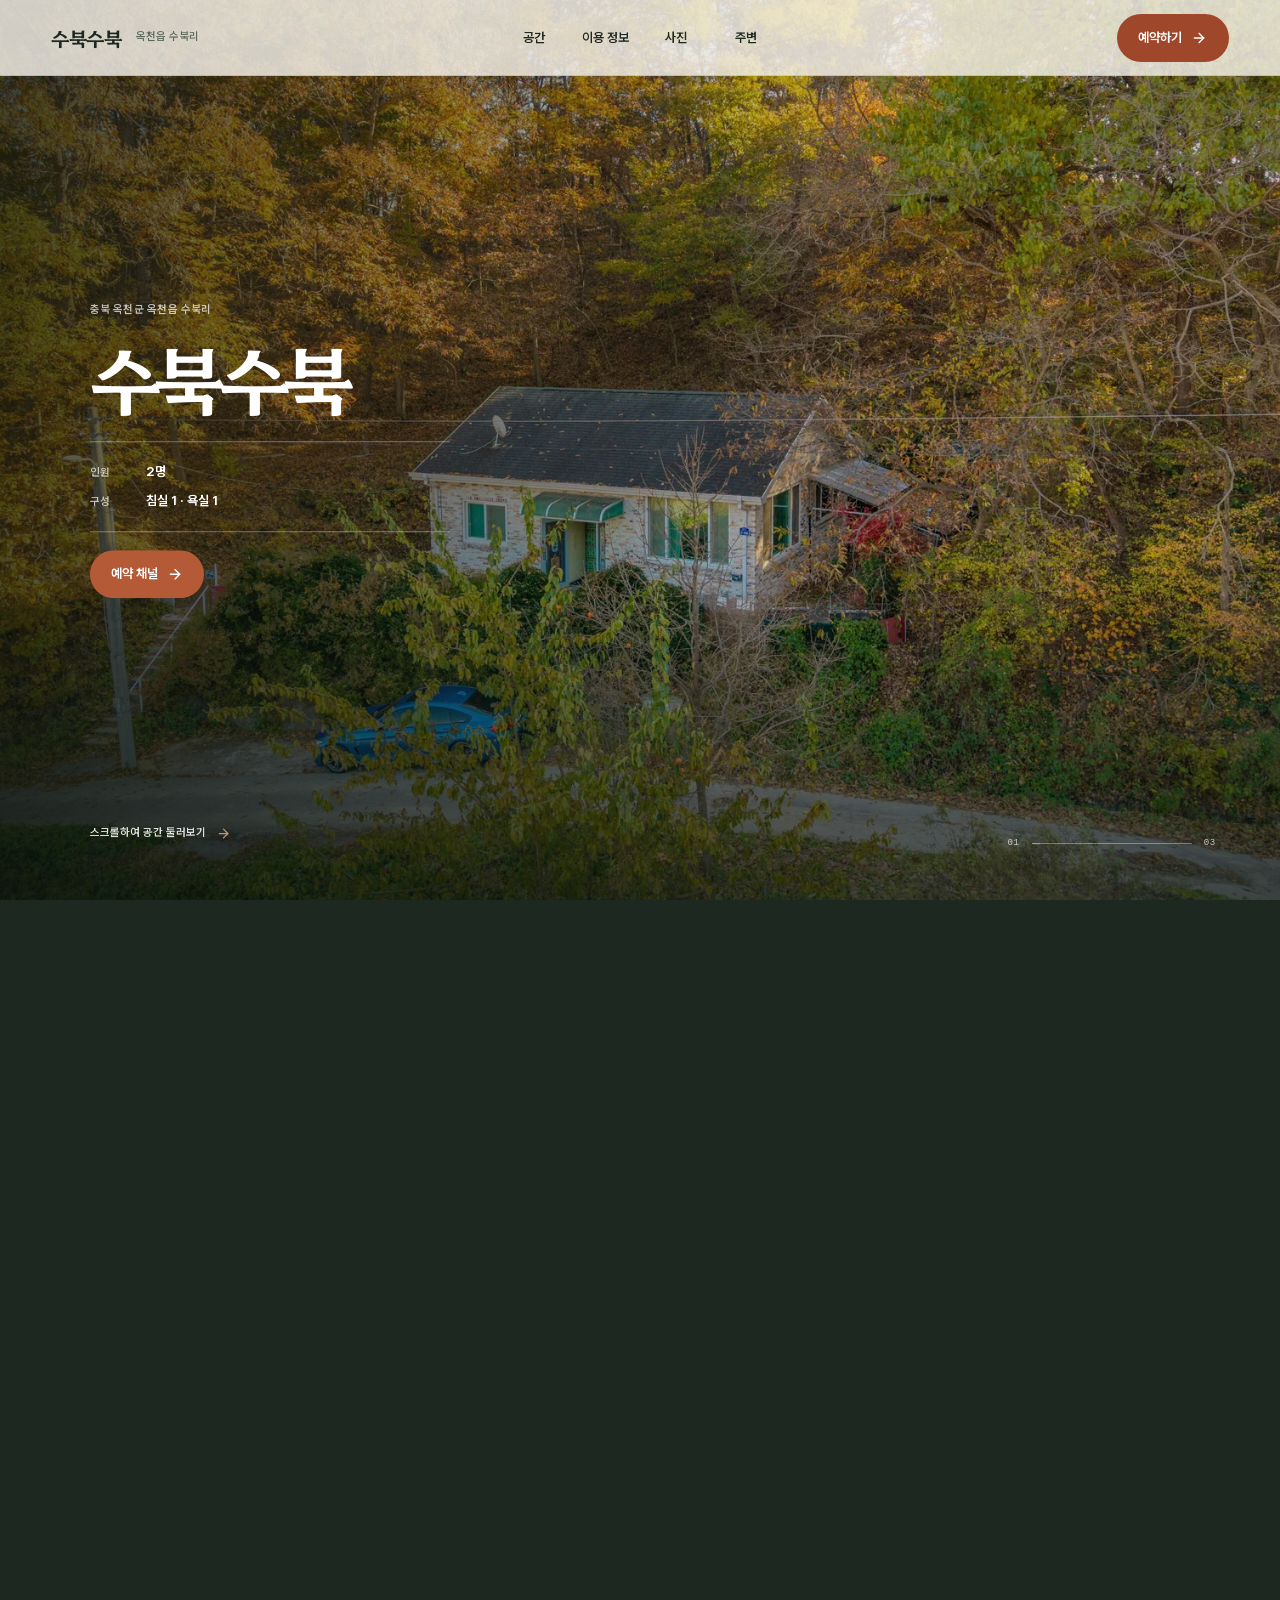
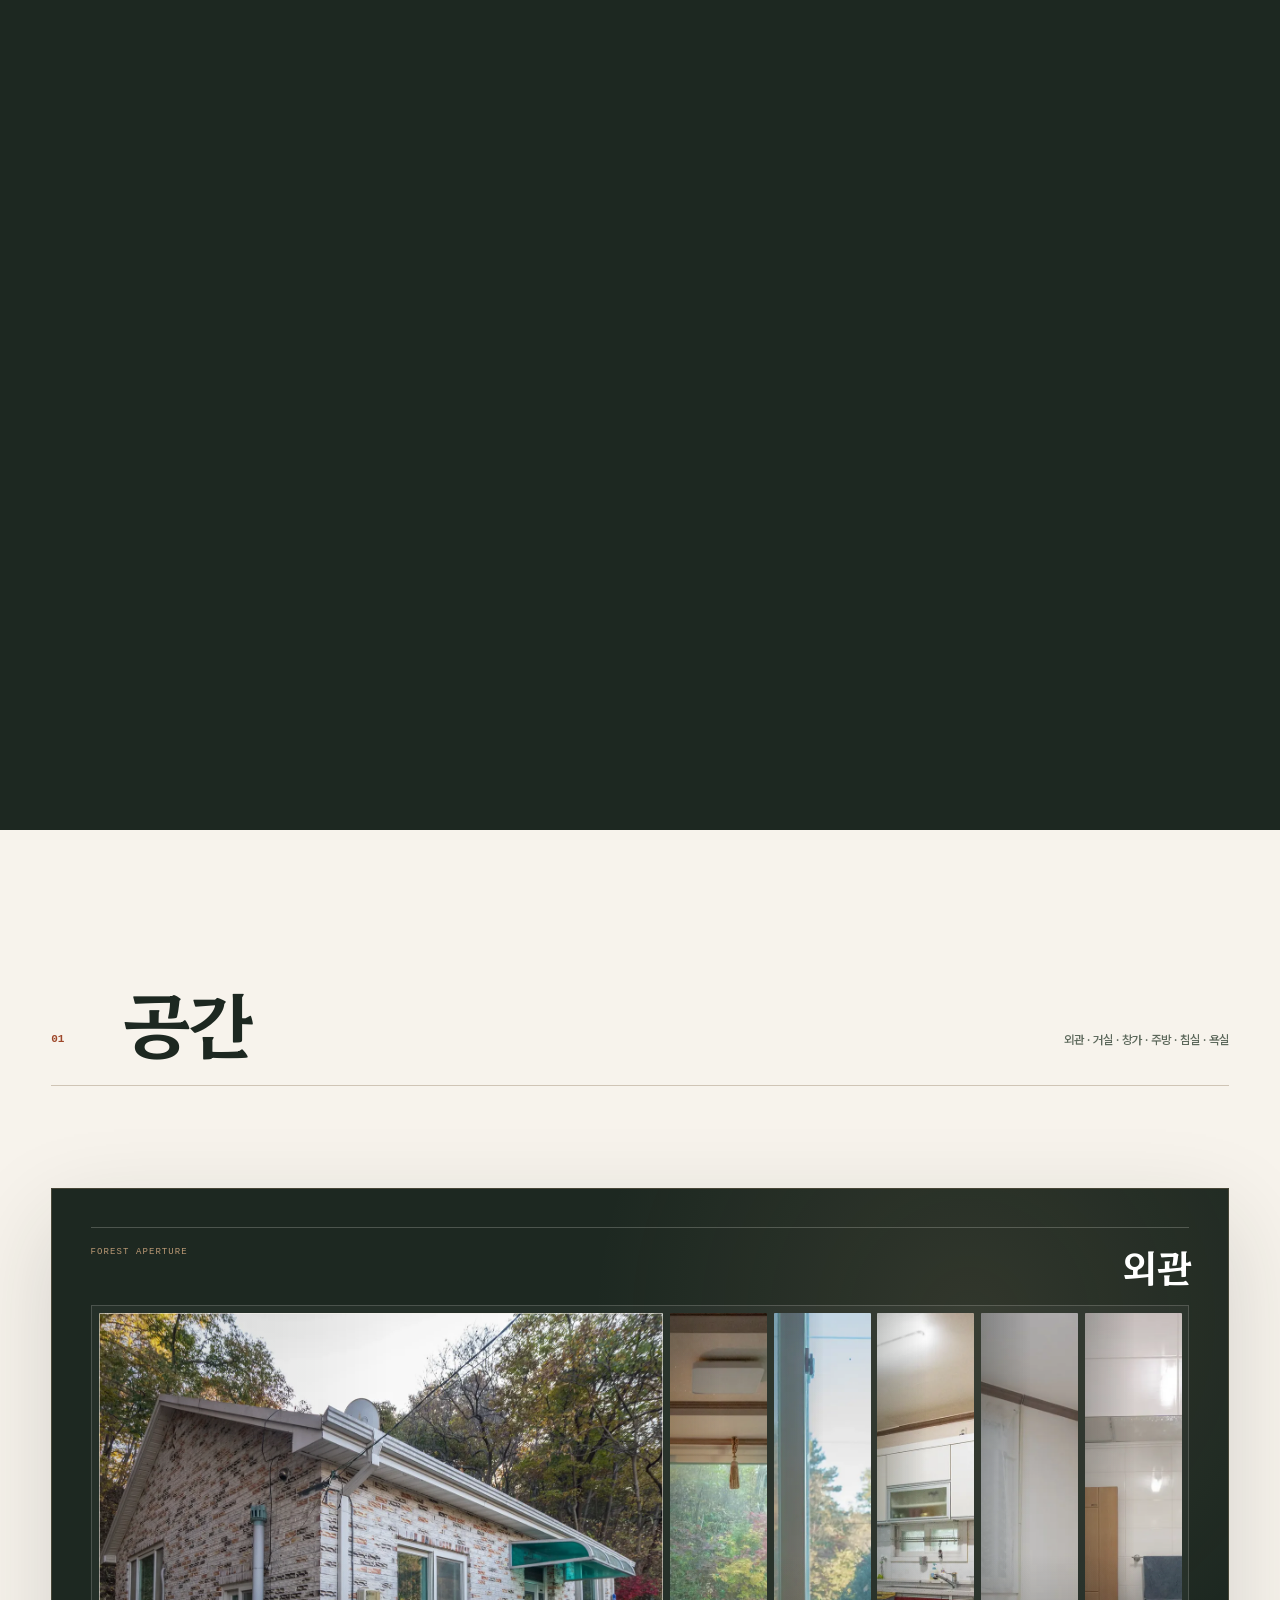
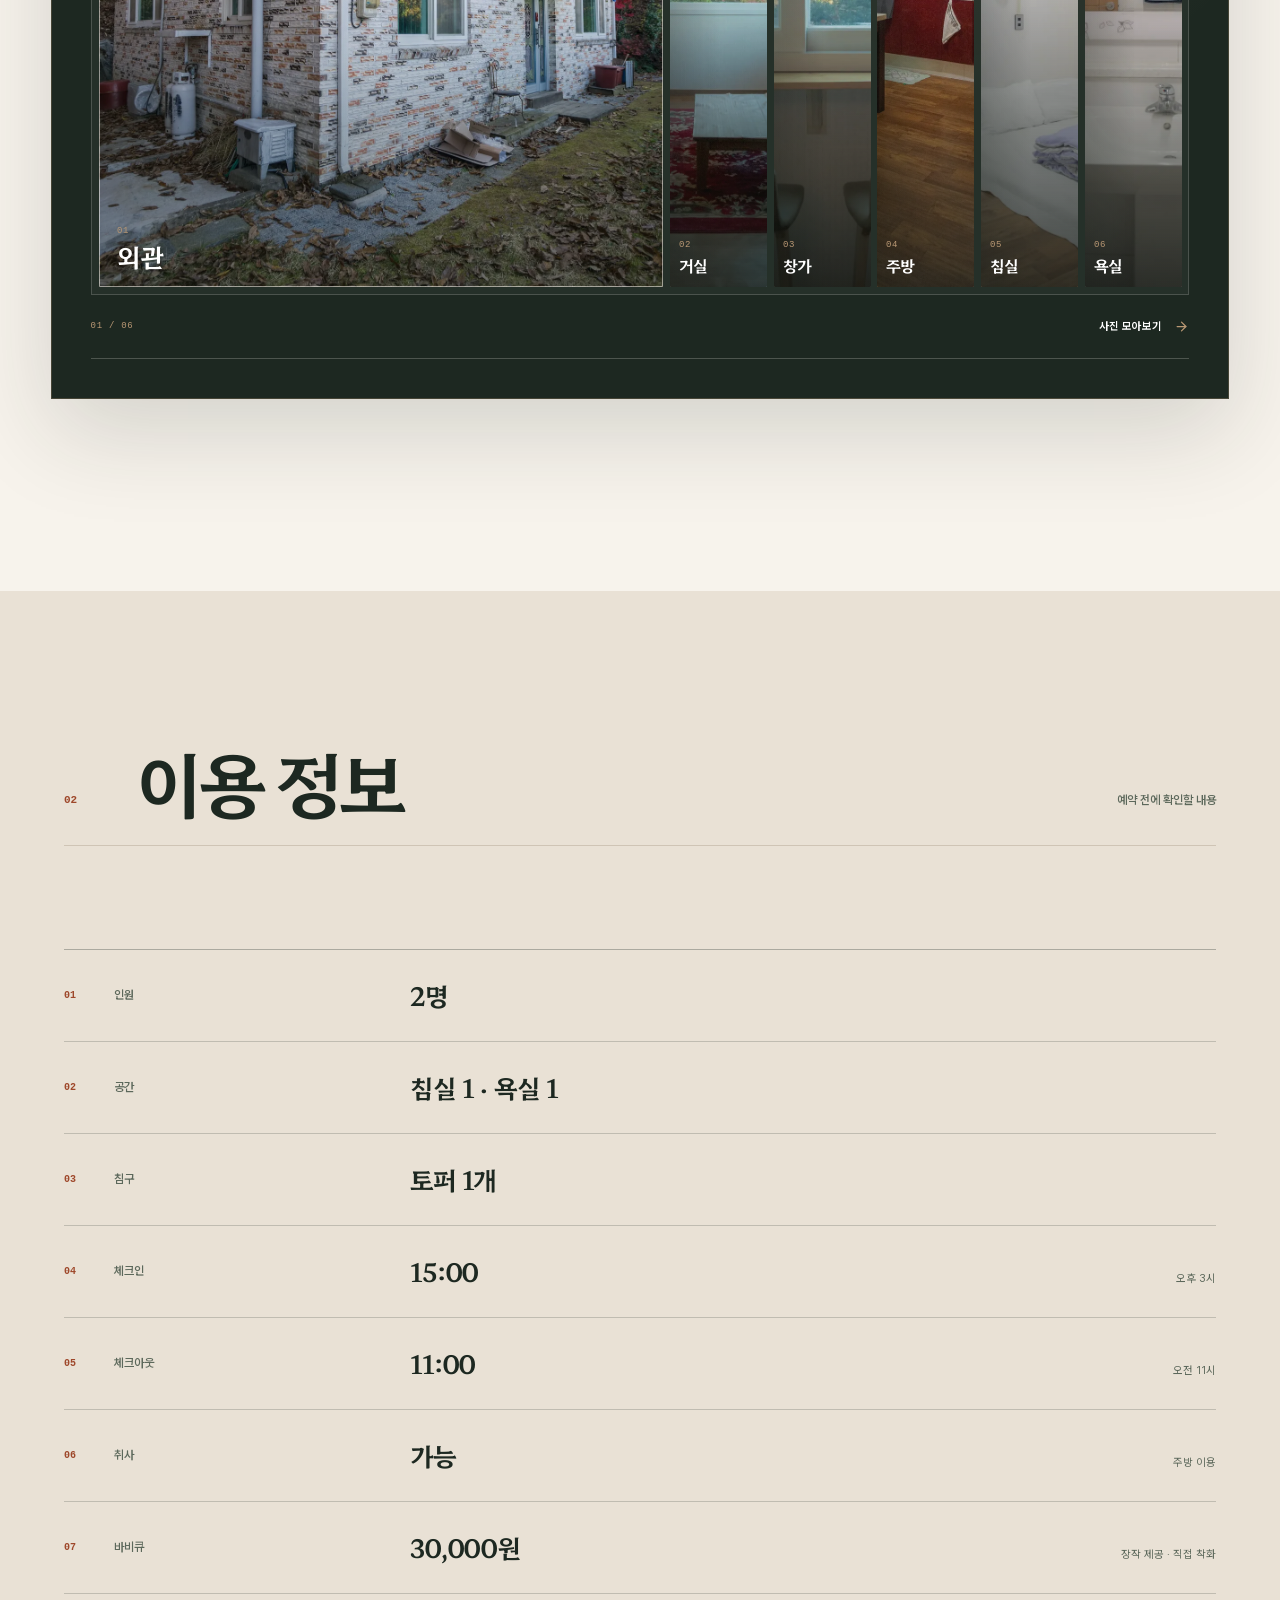
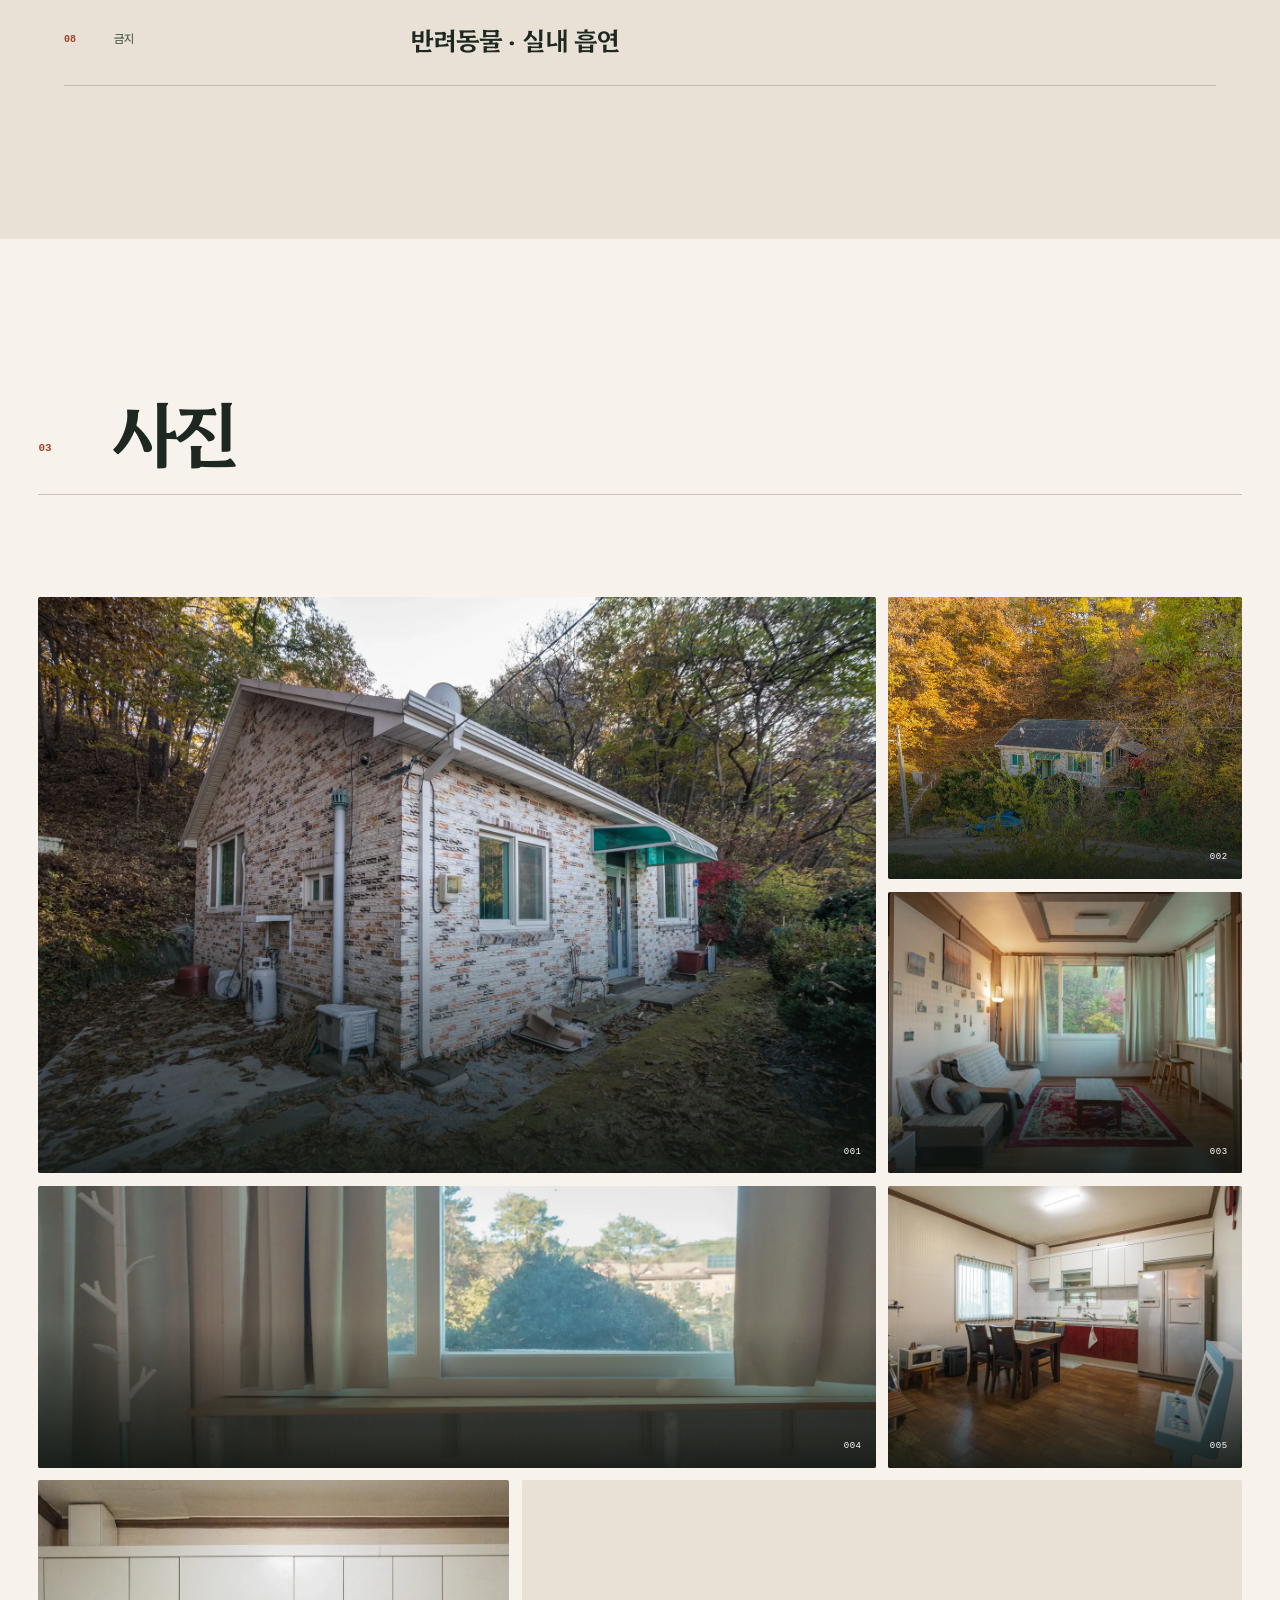
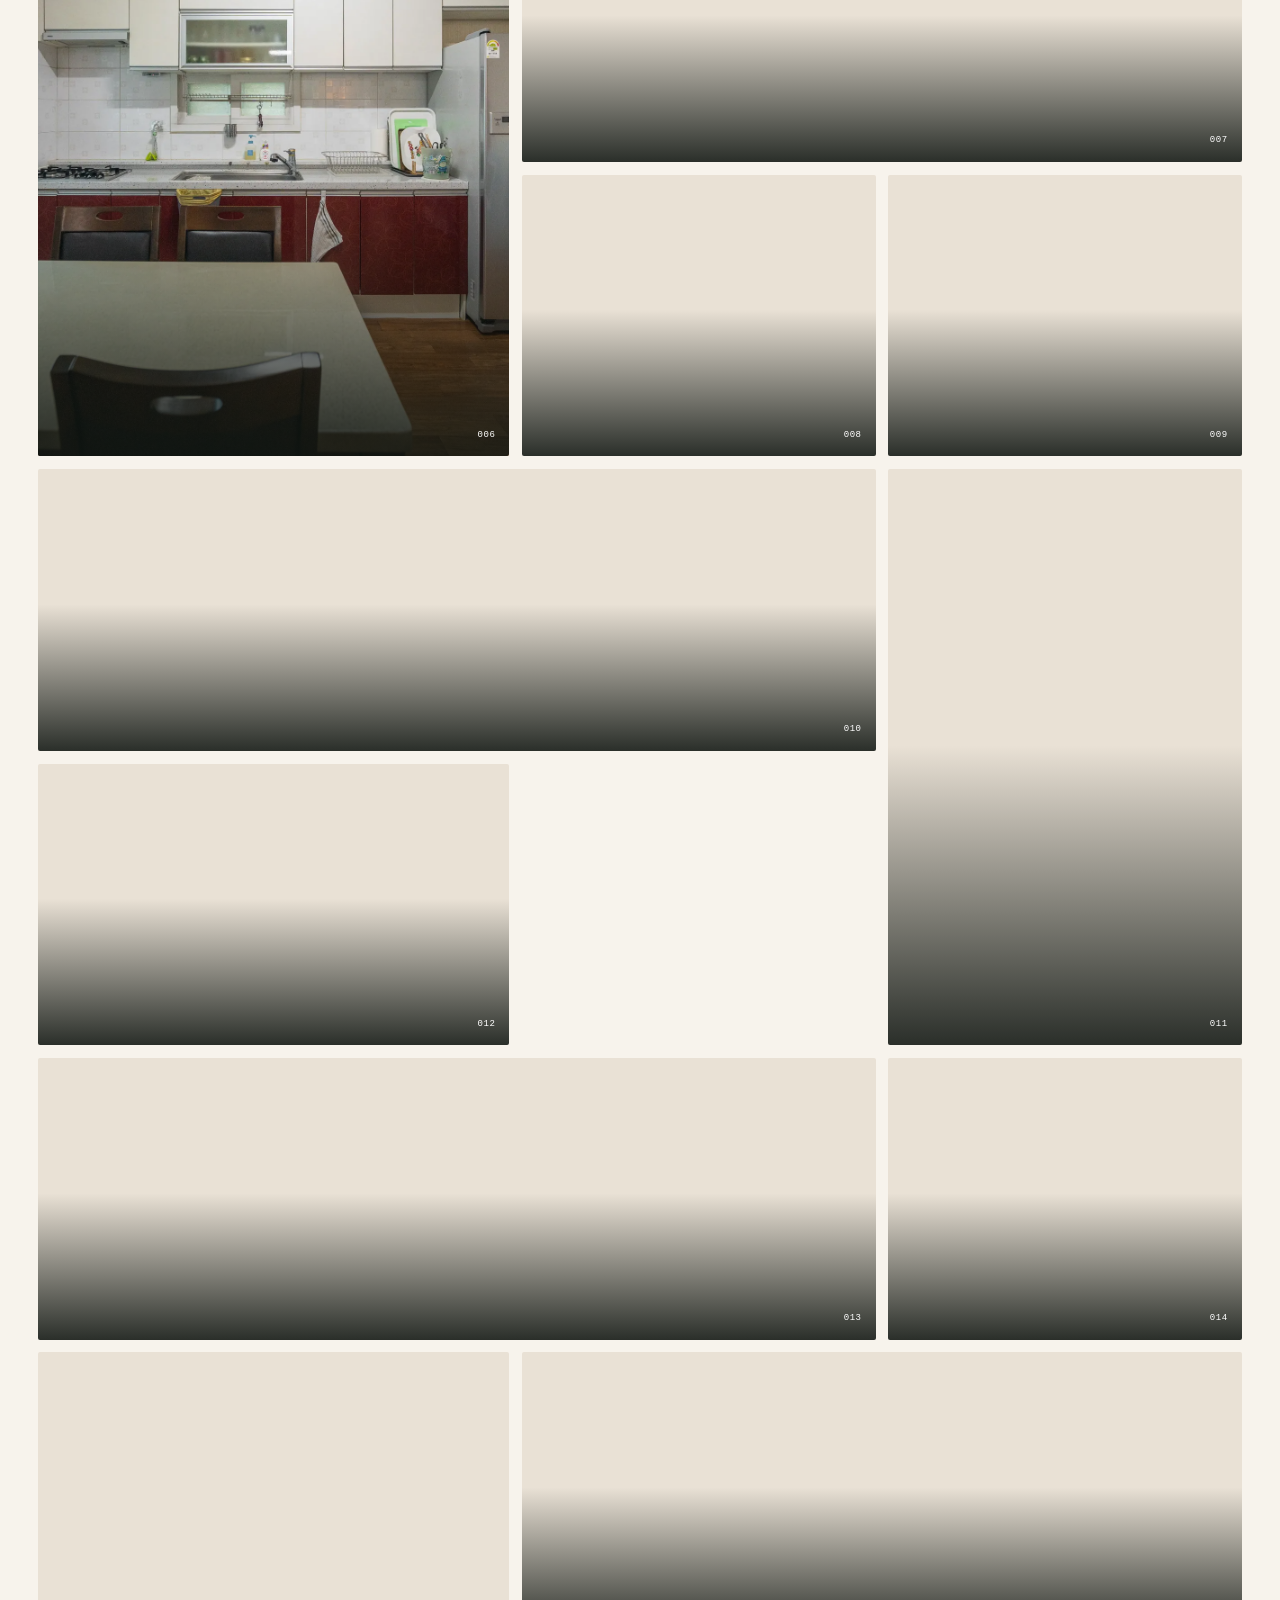
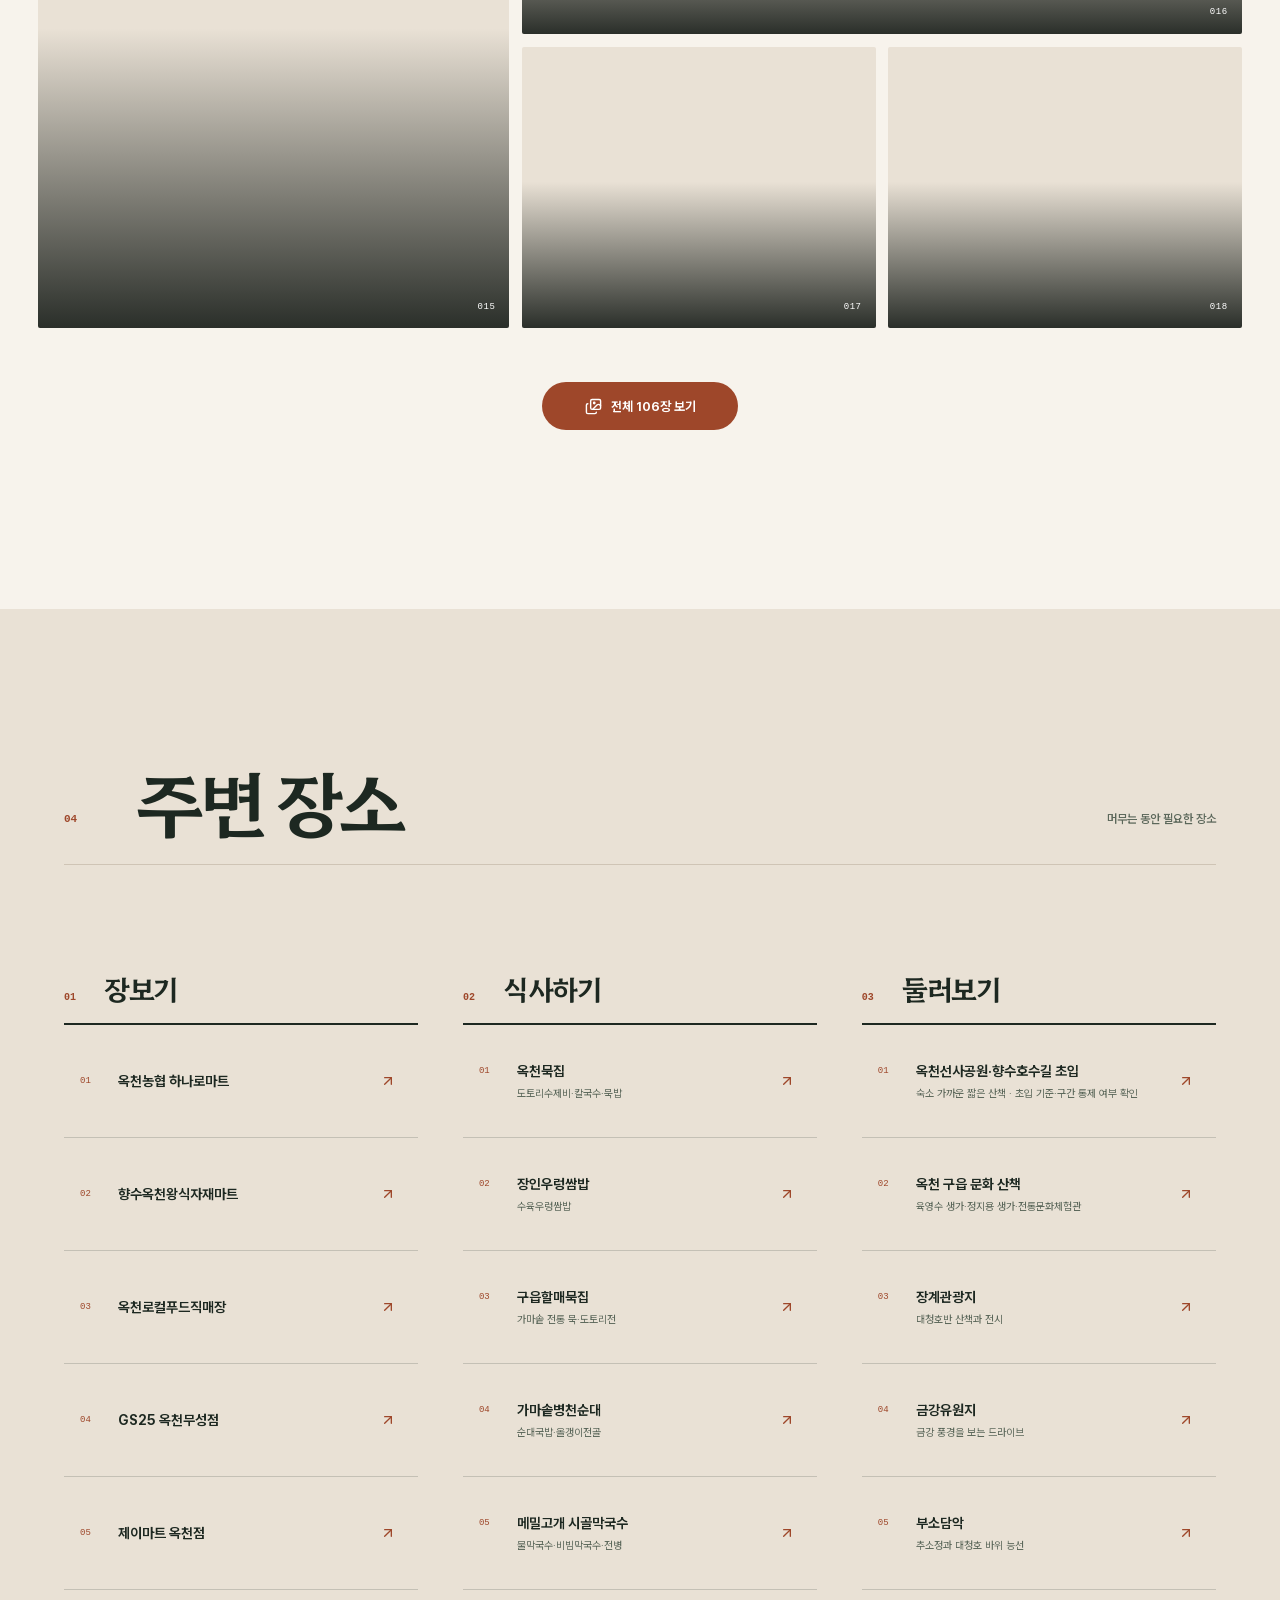
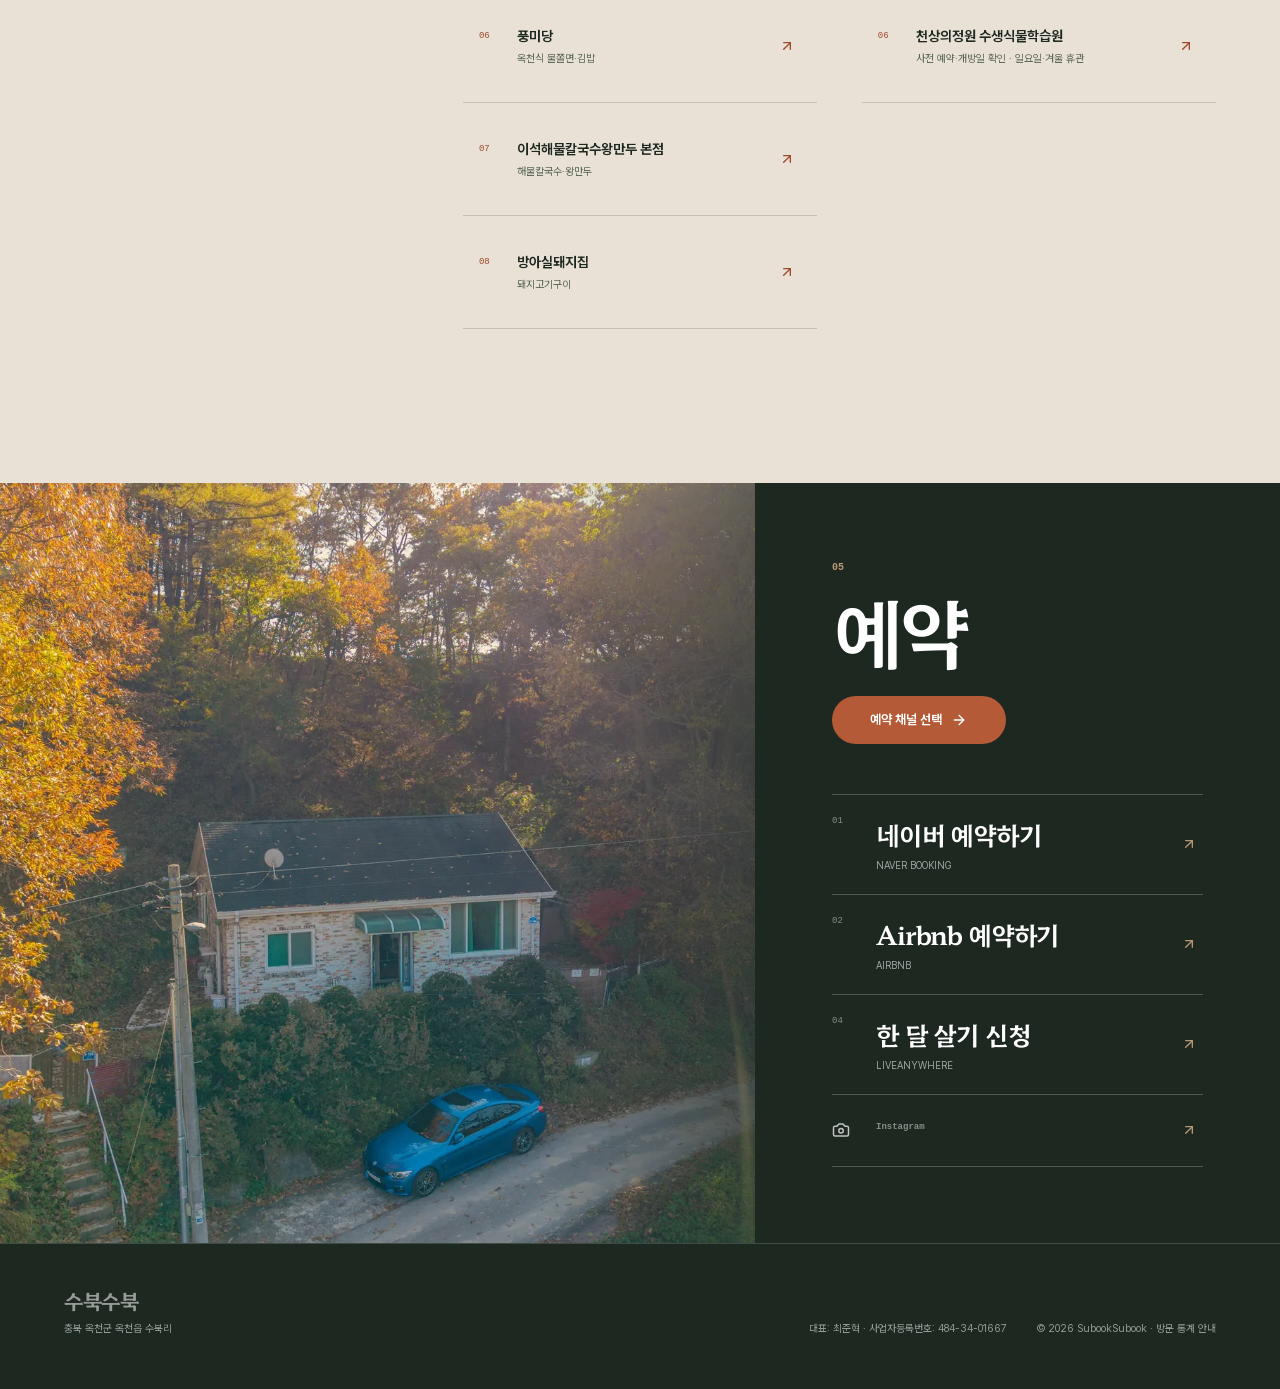
==== commit 61c3e2a2: "Add owner click, engagement and referral insights" ====
--- a/index.html
+++ b/index.html
@@ -24,13 +24,14 @@
     <meta name="referrer" content="strict-origin-when-cross-origin" />
     <meta http-equiv="Content-Security-Policy" content="default-src 'self'; img-src 'self' https://sub00k.goatcounter.com https://abacus.jasoncameron.dev data:; style-src 'self' 'unsafe-inline'; script-src 'self' https://gc.zgo.at; connect-src 'self' https://sub00k.goatcounter.com https://abacus.jasoncameron.dev; font-src 'self' data:; object-src 'none'; base-uri 'self'; upgrade-insecure-requests" />
     <link rel="icon" href="data:image/svg+xml,%3Csvg xmlns='http://www.w3.org/2000/svg' viewBox='0 0 64 64'%3E%3Crect width='64' height='64' rx='14' fill='%23080b09'/%3E%3Ccircle cx='32' cy='32' r='19' fill='none' stroke='%23c9a768' stroke-width='2'/%3E%3C/svg%3E" />
-    <script type="module" crossorigin src="./assets/index-uPRSwH2U.js"></script>
+    <script type="module" crossorigin src="./assets/index-COV0VNmm.js"></script>
     <link rel="stylesheet" crossorigin href="./assets/index-BV5ocUgP.css">
   </head>
   <body>
-    <div id="root" data-prerendered="true" data-year="2026"><link rel="preload" as="image" href="/media/photo-002.webp" fetchPriority="high"/><link rel="preload" as="image" href="/media/photo-097.webp"/><link rel="preload" as="image" href="/media/photo-082.webp"/><link rel="preload" as="image" href="/media/photo-090.webp"/><link rel="preload" as="image" href="/media/photo-023.webp"/><link rel="preload" as="image" href="/media/photo-024.webp"/><div class="site-shell" data-design="forest-aperture"><span class="scroll-marker" aria-hidden="true"></span><header class="site-header "><a class="brand" href="#top" aria-label="수북수북 처음으로"><span class="brand-word" aria-label="수북수북"><i data-brand-char="true" aria-hidden="true">수</i><i data-brand-char="true" aria-hidden="true">북</i><i data-brand-char="true" aria-hidden="true">수</i><i data-brand-char="true" aria-hidden="true">북</i></span><span>옥천읍 수북리</span></a><nav class="site-nav" aria-label="주요 메뉴"><a href="#spaces">공간</a><a href="#information">이용 정보</a><a href="#gallery">사진</a><a href="#nearby">주변</a></nav><button data-slot="button" data-variant="default" data-size="default" class="group/button inline-flex shrink-0 items-center justify-center rounded-lg border border-transparent bg-clip-padding text-sm font-medium whitespace-nowrap transition-colors outline-none select-none focus-visible:border-ring focus-visible:ring-3 focus-visible:ring-ring/50 active:not-aria-[haspopup]:translate-y-px disabled:pointer-events-none disabled:opacity-50 aria-invalid:border-destructive aria-invalid:ring-3 aria-invalid:ring-destructive/20 dark:aria-invalid:border-destructive/50 dark:aria-invalid:ring-destructive/40 [&amp;_svg]:pointer-events-none [&amp;_svg]:shrink-0 [&amp;_svg:not([class*=&#x27;size-&#x27;])]:size-4 bg-primary text-primary-foreground hover:bg-primary/80 h-8 gap-1.5 px-2.5 has-data-[icon=inline-end]:pr-2 has-data-[icon=inline-start]:pl-2 header-booking-trigger" type="button">예약하기<svg xmlns="http://www.w3.org/2000/svg" width="24" height="24" viewBox="0 0 24 24" fill="none" stroke="currentColor" stroke-width="2" stroke-linecap="round" stroke-linejoin="round" class="lucide lucide-arrow-right" aria-hidden="true"><path d="M5 12h14"></path><path d="m12 5 7 7-7 7"></path></svg></button></header><main><section id="top" class="hero-journey" aria-labelledby="hero-title"><div class="hero-sticky"><div class="hero-journey-images" aria-hidden="true"><figure class="hero-journey-image hero-journey-image-aerial"><img src="/media/photo-002.webp" alt="" fetchPriority="high" decoding="async" style="transform:scale(1.02)"/></figure><figure class="hero-journey-image" style="opacity:0"><img src="/media/photo-082.webp" alt="" loading="lazy" decoding="async" style="transform:scale(1.02)"/></figure><figure class="hero-journey-image" style="opacity:0"><img src="/media/photo-023.webp" alt="" loading="lazy" decoding="async" style="transform:scale(1.02)"/></figure></div><div class="hero-journey-wash" aria-hidden="true"></div><div class="hero-copy"><p class="eyebrow">충북 옥천군 옥천읍 수북리</p><h1 id="hero-title"><span class="brand-word" aria-label="수북수북" data-brand-animated="true"><i data-brand-char="true" aria-hidden="true">수</i><i data-brand-char="true" aria-hidden="true">북</i><i data-brand-char="true" aria-hidden="true">수</i><i data-brand-char="true" aria-hidden="true">북</i></span></h1><dl><div><dt>인원</dt><dd>2명</dd></div><div><dt>구성</dt><dd>침실 1 · 욕실 1</dd></div></dl><button data-slot="button" data-variant="default" data-size="default" class="group/button inline-flex shrink-0 items-center justify-center rounded-lg border border-transparent bg-clip-padding text-sm font-medium whitespace-nowrap transition-colors outline-none select-none focus-visible:border-ring focus-visible:ring-3 focus-visible:ring-ring/50 active:not-aria-[haspopup]:translate-y-px disabled:pointer-events-none disabled:opacity-50 aria-invalid:border-destructive aria-invalid:ring-3 aria-invalid:ring-destructive/20 dark:aria-invalid:border-destructive/50 dark:aria-invalid:ring-destructive/40 [&amp;_svg]:pointer-events-none [&amp;_svg]:shrink-0 [&amp;_svg:not([class*=&#x27;size-&#x27;])]:size-4 bg-primary text-primary-foreground hover:bg-primary/80 h-8 gap-1.5 px-2.5 has-data-[icon=inline-end]:pr-2 has-data-[icon=inline-start]:pl-2 hero-booking-trigger" type="button">예약 채널 <svg xmlns="http://www.w3.org/2000/svg" width="24" height="24" viewBox="0 0 24 24" fill="none" stroke="currentColor" stroke-width="2" stroke-linecap="round" stroke-linejoin="round" class="lucide lucide-arrow-right" aria-hidden="true"><path d="M5 12h14"></path><path d="m12 5 7 7-7 7"></path></svg></button></div><a class="hero-scroll-cue" href="#spaces"><span>스크롤하여 공간 둘러보기</span><svg xmlns="http://www.w3.org/2000/svg" width="24" height="24" viewBox="0 0 24 24" fill="none" stroke="currentColor" stroke-width="2" stroke-linecap="round" stroke-linejoin="round" class="lucide lucide-arrow-right" aria-hidden="true"><path d="M5 12h14"></path><path d="m12 5 7 7-7 7"></path></svg></a><div class="hero-journey-progress" aria-hidden="true"><span>01</span><i><b style="transform:scaleX(0.05)"></b></i><span>03</span></div></div></section><section class="space-aperture" id="spaces" aria-labelledby="spaces-title"><header class="section-heading" id="spaces-title"><span>01</span><h2>공간</h2><p>외관 · 거실 · 창가 · 주방 · 침실 · 욕실</p></header><div class="aperture-shell"><div class="aperture-particle-loader" aria-hidden="true"></div><header class="aperture-header"><span>FOREST APERTURE</span><div aria-live="polite" aria-atomic="true"><strong>거실</strong></div></header><div class="aperture-stage" data-panel-motion="disabled" role="group" aria-label="수북수북 공간 사진 선택"><button class="aperture-panel" type="button" style="flex-grow:0.72" data-active="false" aria-pressed="false" aria-label="외관 사진 선택"><span class="aperture-panel-frame"><img src="/media/photo-097.webp" alt="수북수북 외관 사진" loading="eager" decoding="async" style="object-position:52% center"/><span class="aperture-panel-shade" aria-hidden="true"></span><span class="aperture-panel-copy"><small>01</small><strong>외관</strong></span></span></button><button class="aperture-panel" type="button" style="flex-grow:4.2" data-active="true" aria-pressed="true" aria-label="거실 사진 선택"><span class="aperture-panel-frame"><img src="/media/photo-082.webp" alt="수북수북 거실 사진" loading="eager" decoding="async" style="object-position:56% center"/><span class="aperture-panel-shade" aria-hidden="true"></span><span class="aperture-panel-copy"><small>02</small><strong>거실</strong></span></span></button><button class="aperture-panel" type="button" style="flex-grow:0.72" data-active="false" aria-pressed="false" aria-label="창가 사진 선택"><span class="aperture-panel-frame"><img src="/media/photo-090.webp" alt="수북수북 창가 사진" loading="lazy" decoding="async" style="object-position:50% 44%"/><span class="aperture-panel-shade" aria-hidden="true"></span><span class="aperture-panel-copy"><small>03</small><strong>창가</strong></span></span></button><button class="aperture-panel" type="button" style="flex-grow:0.72" data-active="false" aria-pressed="false" aria-label="주방 사진 선택"><span class="aperture-panel-frame"><img src="/media/photo-023.webp" alt="수북수북 주방 사진" loading="lazy" decoding="async" style="object-position:54% center"/><span class="aperture-panel-shade" aria-hidden="true"></span><span class="aperture-panel-copy"><small>04</small><strong>주방</strong></span></span></button><button class="aperture-panel" type="button" style="flex-grow:0.72" data-active="false" aria-pressed="false" aria-label="침실 사진 선택"><span class="aperture-panel-frame"><img src="/media/photo-053.webp" alt="수북수북 침실 사진" loading="lazy" decoding="async" style="object-position:50% center"/><span class="aperture-panel-shade" aria-hidden="true"></span><span class="aperture-panel-copy"><small>05</small><strong>침실</strong></span></span></button><button class="aperture-panel" type="button" style="flex-grow:0.72" data-active="false" aria-pressed="false" aria-label="욕실 사진 선택"><span class="aperture-panel-frame"><img src="/media/photo-081.webp" alt="수북수북 욕실 사진" loading="lazy" decoding="async" style="object-position:50% center"/><span class="aperture-panel-shade" aria-hidden="true"></span><span class="aperture-panel-copy"><small>06</small><strong>욕실</strong></span></span></button></div><footer class="aperture-footer"><span>02<!-- --> / <!-- -->06</span><p><span class="aperture-instruction-mobile">사진을 좌우로 넘길 수 있습니다.</span></p><a href="#gallery">사진 모아보기 <svg xmlns="http://www.w3.org/2000/svg" width="24" height="24" viewBox="0 0 24 24" fill="none" stroke="currentColor" stroke-width="2" stroke-linecap="round" stroke-linejoin="round" class="lucide lucide-arrow-right" aria-hidden="true"><path d="M5 12h14"></path><path d="m12 5 7 7-7 7"></path></svg></a></footer></div></section><section class="information-section" id="information" aria-labelledby="information-title"><header class="section-heading" id="information-title"><span>02</span><h2>이용 정보</h2><p>예약 전에 확인할 내용</p></header><div class="information-layout"><dl class="fact-list"><div class="fact-item"><span>01</span><dt>인원</dt><dd><strong>2명</strong></dd></div><div class="fact-item"><span>02</span><dt>공간</dt><dd><strong>침실 1 · 욕실 1</strong></dd></div><div class="fact-item"><span>03</span><dt>침구</dt><dd><strong>토퍼 1개</strong></dd></div><div class="fact-item"><span>04</span><dt>체크인</dt><dd><strong>15:00</strong><small>오후 3시</small></dd></div><div class="fact-item"><span>05</span><dt>체크아웃</dt><dd><strong>11:00</strong><small>오전 11시</small></dd></div><div class="fact-item"><span>06</span><dt>취사</dt><dd><strong>가능</strong><small>주방 이용</small></dd></div><div class="fact-item"><span>07</span><dt>바비큐</dt><dd><strong>30,000원</strong><small>장작 제공 · 직접 착화</small></dd></div><div class="fact-item"><span>08</span><dt>금지</dt><dd><strong>반려동물 · 실내 흡연</strong></dd></div></dl></div></section><section class="gallery-section" id="gallery" aria-labelledby="gallery-title"><header class="section-heading" id="gallery-title"><span>03</span><h2>사진</h2></header><div class="gallery-grid is-curated" id="gallery-grid"><button class="gallery-thumb gallery-thumb-1" type="button" aria-label="수북수북 숲길에서 본 건물 외관 크게 보기"><span class="gallery-motion-frame"><img src="/media/photo-097.webp" alt="수북수북 숲길에서 본 건물 외관" loading="eager"/></span><span class="gallery-index">001</span></button><button class="gallery-thumb gallery-thumb-2" type="button" aria-label="수북수북 숲과 도로 사이 항공 전경 크게 보기"><span class="gallery-motion-frame"><img src="/media/photo-002.webp" alt="수북수북 숲과 도로 사이 항공 전경" loading="eager"/></span><span class="gallery-index">002</span></button><button class="gallery-thumb gallery-thumb-3" type="button" aria-label="수북수북 창과 소파가 함께 보이는 거실 크게 보기"><span class="gallery-motion-frame"><img src="/media/photo-082.webp" alt="수북수북 창과 소파가 함께 보이는 거실" loading="eager"/></span><span class="gallery-index">003</span></button><button class="gallery-thumb gallery-thumb-4" type="button" aria-label="수북수북 빛이 들어오는 창과 의자 크게 보기"><span class="gallery-motion-frame"><img src="/media/photo-090.webp" alt="수북수북 빛이 들어오는 창과 의자" loading="eager"/></span><span class="gallery-index">004</span></button><button class="gallery-thumb gallery-thumb-5" type="button" aria-label="수북수북 식탁에서 바라본 주방 크게 보기"><span class="gallery-motion-frame"><img src="/media/photo-023.webp" alt="수북수북 식탁에서 바라본 주방" loading="eager"/></span><span class="gallery-index">005</span></button><button class="gallery-thumb gallery-thumb-6" type="button" aria-label="수북수북 주방과 식탁 크게 보기"><span class="gallery-motion-frame"><img src="/media/photo-024.webp" alt="수북수북 주방과 식탁" loading="eager"/></span><span class="gallery-index">006</span></button><button class="gallery-thumb gallery-thumb-7" type="button" aria-label="수북수북 토퍼와 창이 있는 침실 크게 보기"><span class="gallery-motion-frame"><img src="/media/photo-053.webp" alt="수북수북 토퍼와 창이 있는 침실" loading="lazy"/></span><span class="gallery-index">007</span></button><button class="gallery-thumb gallery-thumb-8" type="button" aria-label="수북수북 토퍼와 침구 크게 보기"><span class="gallery-motion-frame"><img src="/media/photo-058.webp" alt="수북수북 토퍼와 침구" loading="lazy"/></span><span class="gallery-index">008</span></button><button class="gallery-thumb gallery-thumb-9" type="button" aria-label="수북수북 세면대와 샤워 공간 크게 보기"><span class="gallery-motion-frame"><img src="/media/photo-074.webp" alt="수북수북 세면대와 샤워 공간" loading="lazy"/></span><span class="gallery-index">009</span></button><button class="gallery-thumb gallery-thumb-10" type="button" aria-label="수북수북 욕실 전체 크게 보기"><span class="gallery-motion-frame"><img src="/media/photo-081.webp" alt="수북수북 욕실 전체" loading="lazy"/></span><span class="gallery-index">010</span></button><button class="gallery-thumb gallery-thumb-11" type="button" aria-label="수북수북 야외 바비큐 공간 크게 보기"><span class="gallery-motion-frame"><img src="/media/photo-091.webp" alt="수북수북 야외 바비큐 공간" loading="lazy"/></span><span class="gallery-index">011</span></button><button class="gallery-thumb gallery-thumb-12" type="button" aria-label="수북수북 장작과 화덕이 있는 공간 크게 보기"><span class="gallery-motion-frame"><img src="/media/photo-096.webp" alt="수북수북 장작과 화덕이 있는 공간" loading="lazy"/></span><span class="gallery-index">012</span></button><button class="gallery-thumb gallery-thumb-13" type="button" aria-label="수북수북 숙소로 이어지는 길 크게 보기"><span class="gallery-motion-frame"><img src="/media/photo-098.webp" alt="수북수북 숙소로 이어지는 길" loading="lazy"/></span><span class="gallery-index">013</span></button><button class="gallery-thumb gallery-thumb-14" type="button" aria-label="수북수북 옥천의 공원과 나무 크게 보기"><span class="gallery-motion-frame"><img src="/media/photo-103.webp" alt="수북수북 옥천의 공원과 나무" loading="lazy"/></span><span class="gallery-index">014</span></button><button class="gallery-thumb gallery-thumb-15" type="button" aria-label="수북수북 옥천 공원의 산책로 크게 보기"><span class="gallery-motion-frame"><img src="/media/photo-105.webp" alt="수북수북 옥천 공원의 산책로" loading="lazy"/></span><span class="gallery-index">015</span></button><button class="gallery-thumb gallery-thumb-16" type="button" aria-label="수북수북 숲 속 수북수북 전경 크게 보기"><span class="gallery-motion-frame"><img src="/media/photo-001.webp" alt="수북수북 숲 속 수북수북 전경" loading="lazy"/></span><span class="gallery-index">016</span></button><button class="gallery-thumb gallery-thumb-17" type="button" aria-label="수북수북 자연광이 드는 거실 크게 보기"><span class="gallery-motion-frame"><img src="/media/photo-083.webp" alt="수북수북 자연광이 드는 거실" loading="lazy"/></span><span class="gallery-index">017</span></button><button class="gallery-thumb gallery-thumb-18" type="button" aria-label="수북수북 침구가 놓인 침실 크게 보기"><span class="gallery-motion-frame"><img src="/media/photo-059.webp" alt="수북수북 침구가 놓인 침실" loading="lazy"/></span><span class="gallery-index">018</span></button></div><div class="gallery-expand-wrap"><button data-slot="button" data-variant="default" data-size="default" class="group/button inline-flex shrink-0 items-center justify-center rounded-lg border border-transparent bg-clip-padding text-sm font-medium whitespace-nowrap transition-colors outline-none select-none focus-visible:border-ring focus-visible:ring-3 focus-visible:ring-ring/50 active:not-aria-[haspopup]:translate-y-px disabled:pointer-events-none disabled:opacity-50 aria-invalid:border-destructive aria-invalid:ring-3 aria-invalid:ring-destructive/20 dark:aria-invalid:border-destructive/50 dark:aria-invalid:ring-destructive/40 [&amp;_svg]:pointer-events-none [&amp;_svg]:shrink-0 [&amp;_svg:not([class*=&#x27;size-&#x27;])]:size-4 bg-primary text-primary-foreground hover:bg-primary/80 h-8 gap-1.5 px-2.5 has-data-[icon=inline-end]:pr-2 has-data-[icon=inline-start]:pl-2 gallery-expand-button" type="button" aria-expanded="false" aria-controls="gallery-grid"><svg xmlns="http://www.w3.org/2000/svg" width="24" height="24" viewBox="0 0 24 24" fill="none" stroke="currentColor" stroke-width="2" stroke-linecap="round" stroke-linejoin="round" class="lucide lucide-images" aria-hidden="true"><path d="m22 11-1.296-1.296a2.4 2.4 0 0 0-3.408 0L11 16"></path><path d="M4 8a2 2 0 0 0-2 2v10a2 2 0 0 0 2 2h10a2 2 0 0 0 2-2"></path><circle cx="13" cy="7" r="1" fill="currentColor"></circle><rect x="8" y="2" width="14" height="14" rx="2"></rect></svg> 전체 106장 보기</button></div></section><section class="nearby-section" id="nearby" aria-labelledby="nearby-title"><header class="section-heading" id="nearby-title"><span>04</span><h2>주변 장소</h2><p>머무는 동안 필요한 장소</p></header><div class="nearby-layout"><div class="nearby-groups"><section class="nearby-category" aria-labelledby="nearby-01"><header><span>01</span><h3 id="nearby-01">장보기</h3><button class="nearby-category-toggle" type="button" aria-expanded="true" aria-controls="nearby-list-01" aria-label="장보기 목록 접기"><span aria-hidden="true">−</span></button></header><ol id="nearby-list-01"><li><a href="https://naver.me/5D8IRRhG" target="_blank" rel="noopener noreferrer" aria-label="옥천농협 하나로마트 네이버 지도 새 창으로 열기"><span>01</span><strong>옥천농협 하나로마트</strong><svg xmlns="http://www.w3.org/2000/svg" width="24" height="24" viewBox="0 0 24 24" fill="none" stroke="currentColor" stroke-width="2" stroke-linecap="round" stroke-linejoin="round" class="lucide lucide-arrow-up-right" aria-hidden="true"><path d="M7 7h10v10"></path><path d="M7 17 17 7"></path></svg></a></li><li><a href="https://map.naver.com/p/search/%ED%96%A5%EC%88%98%EC%98%A5%EC%B2%9C%EC%99%95%EC%8B%9D%EC%9E%90%EC%9E%AC%EB%A7%88%ED%8A%B8" target="_blank" rel="noopener noreferrer" aria-label="향수옥천왕식자재마트 네이버 지도 새 창으로 열기"><span>02</span><strong>향수옥천왕식자재마트</strong><svg xmlns="http://www.w3.org/2000/svg" width="24" height="24" viewBox="0 0 24 24" fill="none" stroke="currentColor" stroke-width="2" stroke-linecap="round" stroke-linejoin="round" class="lucide lucide-arrow-up-right" aria-hidden="true"><path d="M7 7h10v10"></path><path d="M7 17 17 7"></path></svg></a></li><li><a href="https://map.naver.com/p/search/%EC%98%A5%EC%B2%9C%EB%A1%9C%EC%BB%AC%ED%91%B8%EB%93%9C%EC%A7%81%EB%A7%A4%EC%9E%A5" target="_blank" rel="noopener noreferrer" aria-label="옥천로컬푸드직매장 네이버 지도 새 창으로 열기"><span>03</span><strong>옥천로컬푸드직매장</strong><svg xmlns="http://www.w3.org/2000/svg" width="24" height="24" viewBox="0 0 24 24" fill="none" stroke="currentColor" stroke-width="2" stroke-linecap="round" stroke-linejoin="round" class="lucide lucide-arrow-up-right" aria-hidden="true"><path d="M7 7h10v10"></path><path d="M7 17 17 7"></path></svg></a></li><li><a href="https://naver.me/5yhV5nPs" target="_blank" rel="noopener noreferrer" aria-label="GS25 옥천무성점 네이버 지도 새 창으로 열기"><span>04</span><strong>GS25 옥천무성점</strong><svg xmlns="http://www.w3.org/2000/svg" width="24" height="24" viewBox="0 0 24 24" fill="none" stroke="currentColor" stroke-width="2" stroke-linecap="round" stroke-linejoin="round" class="lucide lucide-arrow-up-right" aria-hidden="true"><path d="M7 7h10v10"></path><path d="M7 17 17 7"></path></svg></a></li><li><a href="https://naver.me/IMyWcAFZ" target="_blank" rel="noopener noreferrer" aria-label="제이마트 옥천점 네이버 지도 새 창으로 열기"><span>05</span><strong>제이마트 옥천점</strong><svg xmlns="http://www.w3.org/2000/svg" width="24" height="24" viewBox="0 0 24 24" fill="none" stroke="currentColor" stroke-width="2" stroke-linecap="round" stroke-linejoin="round" class="lucide lucide-arrow-up-right" aria-hidden="true"><path d="M7 7h10v10"></path><path d="M7 17 17 7"></path></svg></a></li></ol></section><section class="nearby-category" aria-labelledby="nearby-02"><header><span>02</span><h3 id="nearby-02">식사하기</h3><button class="nearby-category-toggle" type="button" aria-expanded="true" aria-controls="nearby-list-02" aria-label="식사하기 목록 접기"><span aria-hidden="true">−</span></button></header><ol id="nearby-list-02"><li><a href="https://map.naver.com/p/entry/place/13514617" target="_blank" rel="noopener noreferrer" aria-label="옥천묵집 네이버 지도 새 창으로 열기"><span>01</span><strong>옥천묵집</strong><small>도토리수제비·칼국수·묵밥</small><svg xmlns="http://www.w3.org/2000/svg" width="24" height="24" viewBox="0 0 24 24" fill="none" stroke="currentColor" stroke-width="2" stroke-linecap="round" stroke-linejoin="round" class="lucide lucide-arrow-up-right" aria-hidden="true"><path d="M7 7h10v10"></path><path d="M7 17 17 7"></path></svg></a></li><li><a href="https://map.naver.com/p/entry/place/1354453129" target="_blank" rel="noopener noreferrer" aria-label="장인우렁쌈밥 네이버 지도 새 창으로 열기"><span>02</span><strong>장인우렁쌈밥</strong><small>수육우렁쌈밥</small><svg xmlns="http://www.w3.org/2000/svg" width="24" height="24" viewBox="0 0 24 24" fill="none" stroke="currentColor" stroke-width="2" stroke-linecap="round" stroke-linejoin="round" class="lucide lucide-arrow-up-right" aria-hidden="true"><path d="M7 7h10v10"></path><path d="M7 17 17 7"></path></svg></a></li><li><a href="https://map.naver.com/p/entry/place/17818806" target="_blank" rel="noopener noreferrer" aria-label="구읍할매묵집 네이버 지도 새 창으로 열기"><span>03</span><strong>구읍할매묵집</strong><small>가마솥 전통 묵·도토리전</small><svg xmlns="http://www.w3.org/2000/svg" width="24" height="24" viewBox="0 0 24 24" fill="none" stroke="currentColor" stroke-width="2" stroke-linecap="round" stroke-linejoin="round" class="lucide lucide-arrow-up-right" aria-hidden="true"><path d="M7 7h10v10"></path><path d="M7 17 17 7"></path></svg></a></li><li><a href="https://map.naver.com/p/entry/place/1653636862" target="_blank" rel="noopener noreferrer" aria-label="가마솥병천순대 네이버 지도 새 창으로 열기"><span>04</span><strong>가마솥병천순대</strong><small>순대국밥·올갱이전골</small><svg xmlns="http://www.w3.org/2000/svg" width="24" height="24" viewBox="0 0 24 24" fill="none" stroke="currentColor" stroke-width="2" stroke-linecap="round" stroke-linejoin="round" class="lucide lucide-arrow-up-right" aria-hidden="true"><path d="M7 7h10v10"></path><path d="M7 17 17 7"></path></svg></a></li><li><a href="https://map.naver.com/p/entry/place/1225610728" target="_blank" rel="noopener noreferrer" aria-label="메밀고개 시골막국수 네이버 지도 새 창으로 열기"><span>05</span><strong>메밀고개 시골막국수</strong><small>물막국수·비빔막국수·전병</small><svg xmlns="http://www.w3.org/2000/svg" width="24" height="24" viewBox="0 0 24 24" fill="none" stroke="currentColor" stroke-width="2" stroke-linecap="round" stroke-linejoin="round" class="lucide lucide-arrow-up-right" aria-hidden="true"><path d="M7 7h10v10"></path><path d="M7 17 17 7"></path></svg></a></li><li><a href="https://map.naver.com/p/entry/place/17729771" target="_blank" rel="noopener noreferrer" aria-label="풍미당 네이버 지도 새 창으로 열기"><span>06</span><strong>풍미당</strong><small>옥천식 물쫄면·김밥</small><svg xmlns="http://www.w3.org/2000/svg" width="24" height="24" viewBox="0 0 24 24" fill="none" stroke="currentColor" stroke-width="2" stroke-linecap="round" stroke-linejoin="round" class="lucide lucide-arrow-up-right" aria-hidden="true"><path d="M7 7h10v10"></path><path d="M7 17 17 7"></path></svg></a></li><li><a href="https://naver.me/Gn048tyY" target="_blank" rel="noopener noreferrer" aria-label="이석해물칼국수왕만두 본점 네이버 지도 새 창으로 열기"><span>07</span><strong>이석해물칼국수왕만두 본점</strong><small>해물칼국수·왕만두</small><svg xmlns="http://www.w3.org/2000/svg" width="24" height="24" viewBox="0 0 24 24" fill="none" stroke="currentColor" stroke-width="2" stroke-linecap="round" stroke-linejoin="round" class="lucide lucide-arrow-up-right" aria-hidden="true"><path d="M7 7h10v10"></path><path d="M7 17 17 7"></path></svg></a></li><li><a href="https://naver.me/FRLNuMga" target="_blank" rel="noopener noreferrer" aria-label="방아실돼지집 네이버 지도 새 창으로 열기"><span>08</span><strong>방아실돼지집</strong><small>돼지고기구이</small><svg xmlns="http://www.w3.org/2000/svg" width="24" height="24" viewBox="0 0 24 24" fill="none" stroke="currentColor" stroke-width="2" stroke-linecap="round" stroke-linejoin="round" class="lucide lucide-arrow-up-right" aria-hidden="true"><path d="M7 7h10v10"></path><path d="M7 17 17 7"></path></svg></a></li></ol></section><section class="nearby-category" aria-labelledby="nearby-03"><header><span>03</span><h3 id="nearby-03">둘러보기</h3><button class="nearby-category-toggle" type="button" aria-expanded="true" aria-controls="nearby-list-03" aria-label="둘러보기 목록 접기"><span aria-hidden="true">−</span></button></header><ol id="nearby-list-03"><li><a href="https://map.naver.com/p/search/%EC%98%A5%EC%B2%9C%EC%84%A0%EC%82%AC%EA%B3%B5%EC%9B%90" target="_blank" rel="noopener noreferrer" aria-label="옥천선사공원·향수호수길 초입 네이버 지도 새 창으로 열기"><span>01</span><strong>옥천선사공원·향수호수길 초입</strong><small>숙소 가까운 짧은 산책 · 초입 기준·구간 통제 여부 확인</small><svg xmlns="http://www.w3.org/2000/svg" width="24" height="24" viewBox="0 0 24 24" fill="none" stroke="currentColor" stroke-width="2" stroke-linecap="round" stroke-linejoin="round" class="lucide lucide-arrow-up-right" aria-hidden="true"><path d="M7 7h10v10"></path><path d="M7 17 17 7"></path></svg></a></li><li><a href="https://map.naver.com/p/search/%EC%98%A5%EC%B2%9C%EC%A0%84%ED%86%B5%EB%AC%B8%ED%99%94%EC%B2%B4%ED%97%98%EA%B4%80" target="_blank" rel="noopener noreferrer" aria-label="옥천 구읍 문화 산책 네이버 지도 새 창으로 열기"><span>02</span><strong>옥천 구읍 문화 산책</strong><small>육영수 생가·정지용 생가·전통문화체험관</small><svg xmlns="http://www.w3.org/2000/svg" width="24" height="24" viewBox="0 0 24 24" fill="none" stroke="currentColor" stroke-width="2" stroke-linecap="round" stroke-linejoin="round" class="lucide lucide-arrow-up-right" aria-hidden="true"><path d="M7 7h10v10"></path><path d="M7 17 17 7"></path></svg></a></li><li><a href="https://map.naver.com/p/search/%EC%9E%A5%EA%B3%84%EA%B4%80%EA%B4%91%EC%A7%80" target="_blank" rel="noopener noreferrer" aria-label="장계관광지 네이버 지도 새 창으로 열기"><span>03</span><strong>장계관광지</strong><small>대청호반 산책과 전시</small><svg xmlns="http://www.w3.org/2000/svg" width="24" height="24" viewBox="0 0 24 24" fill="none" stroke="currentColor" stroke-width="2" stroke-linecap="round" stroke-linejoin="round" class="lucide lucide-arrow-up-right" aria-hidden="true"><path d="M7 7h10v10"></path><path d="M7 17 17 7"></path></svg></a></li><li><a href="https://map.naver.com/p/search/%EA%B8%88%EA%B0%95%EC%9C%A0%EC%9B%90%EC%A7%80" target="_blank" rel="noopener noreferrer" aria-label="금강유원지 네이버 지도 새 창으로 열기"><span>04</span><strong>금강유원지</strong><small>금강 풍경을 보는 드라이브</small><svg xmlns="http://www.w3.org/2000/svg" width="24" height="24" viewBox="0 0 24 24" fill="none" stroke="currentColor" stroke-width="2" stroke-linecap="round" stroke-linejoin="round" class="lucide lucide-arrow-up-right" aria-hidden="true"><path d="M7 7h10v10"></path><path d="M7 17 17 7"></path></svg></a></li><li><a href="https://map.naver.com/p/search/%EB%B6%80%EC%86%8C%EB%8B%B4%EC%95%85" target="_blank" rel="noopener noreferrer" aria-label="부소담악 네이버 지도 새 창으로 열기"><span>05</span><strong>부소담악</strong><small>추소정과 대청호 바위 능선</small><svg xmlns="http://www.w3.org/2000/svg" width="24" height="24" viewBox="0 0 24 24" fill="none" stroke="currentColor" stroke-width="2" stroke-linecap="round" stroke-linejoin="round" class="lucide lucide-arrow-up-right" aria-hidden="true"><path d="M7 7h10v10"></path><path d="M7 17 17 7"></path></svg></a></li><li><a href="https://map.naver.com/p/search/%EC%B2%9C%EC%83%81%EC%9D%98%EC%A0%95%EC%9B%90%20%EC%88%98%EC%83%9D%EC%8B%9D%EB%AC%BC%ED%95%99%EC%8A%B5%EC%9B%90" target="_blank" rel="noopener noreferrer" aria-label="천상의정원 수생식물학습원 네이버 지도 새 창으로 열기"><span>06</span><strong>천상의정원 수생식물학습원</strong><small>사전 예약·개방일 확인 · 일요일·겨울 휴관</small><svg xmlns="http://www.w3.org/2000/svg" width="24" height="24" viewBox="0 0 24 24" fill="none" stroke="currentColor" stroke-width="2" stroke-linecap="round" stroke-linejoin="round" class="lucide lucide-arrow-up-right" aria-hidden="true"><path d="M7 7h10v10"></path><path d="M7 17 17 7"></path></svg></a></li></ol></section></div></div></section><section class="booking-section" id="booking" aria-labelledby="booking-title"><figure class="booking-photo"><img src="/media/photo-001.webp" alt="숲과 길 사이 수북수북 항공 전경" loading="lazy"/></figure><div class="booking-panel"><span>05</span><h2 id="booking-title">예약</h2><button data-slot="button" data-variant="default" data-size="default" class="group/button inline-flex shrink-0 items-center justify-center rounded-lg border border-transparent bg-clip-padding text-sm font-medium whitespace-nowrap transition-colors outline-none select-none focus-visible:border-ring focus-visible:ring-3 focus-visible:ring-ring/50 active:not-aria-[haspopup]:translate-y-px disabled:pointer-events-none disabled:opacity-50 aria-invalid:border-destructive aria-invalid:ring-3 aria-invalid:ring-destructive/20 dark:aria-invalid:border-destructive/50 dark:aria-invalid:ring-destructive/40 [&amp;_svg]:pointer-events-none [&amp;_svg]:shrink-0 [&amp;_svg:not([class*=&#x27;size-&#x27;])]:size-4 bg-primary text-primary-foreground hover:bg-primary/80 h-8 gap-1.5 px-2.5 has-data-[icon=inline-end]:pr-2 has-data-[icon=inline-start]:pl-2 booking-dialog-trigger" type="button">예약 채널 선택 <svg xmlns="http://www.w3.org/2000/svg" width="24" height="24" viewBox="0 0 24 24" fill="none" stroke="currentColor" stroke-width="2" stroke-linecap="round" stroke-linejoin="round" class="lucide lucide-arrow-right" aria-hidden="true"><path d="M5 12h14"></path><path d="m12 5 7 7-7 7"></path></svg></button><div class="booking-channels"><a href="https://booking.naver.com/booking/3/bizes/1537541" target="_blank" rel="noopener noreferrer" aria-label="네이버 예약하기 새 창으로 열기"><span>01</span><strong>네이버 예약하기</strong><small>NAVER BOOKING</small><svg xmlns="http://www.w3.org/2000/svg" width="24" height="24" viewBox="0 0 24 24" fill="none" stroke="currentColor" stroke-width="2" stroke-linecap="round" stroke-linejoin="round" class="lucide lucide-arrow-up-right" aria-hidden="true"><path d="M7 7h10v10"></path><path d="M7 17 17 7"></path></svg></a><a href="https://airbnb.co.kr/h/subook" target="_blank" rel="noopener noreferrer" aria-label="Airbnb 예약하기 새 창으로 열기"><span>02</span><strong>Airbnb 예약하기</strong><small>AIRBNB</small><svg xmlns="http://www.w3.org/2000/svg" width="24" height="24" viewBox="0 0 24 24" fill="none" stroke="currentColor" stroke-width="2" stroke-linecap="round" stroke-linejoin="round" class="lucide lucide-arrow-up-right" aria-hidden="true"><path d="M7 7h10v10"></path><path d="M7 17 17 7"></path></svg></a><a href="https://www.liveanywhere.me/accommodations/45342?web-mode=true" target="_blank" rel="noopener noreferrer" aria-label="한 달 살기 신청 새 창으로 열기"><span>04</span><strong>한 달 살기 신청</strong><small>LIVEANYWHERE</small><svg xmlns="http://www.w3.org/2000/svg" width="24" height="24" viewBox="0 0 24 24" fill="none" stroke="currentColor" stroke-width="2" stroke-linecap="round" stroke-linejoin="round" class="lucide lucide-arrow-up-right" aria-hidden="true"><path d="M7 7h10v10"></path><path d="M7 17 17 7"></path></svg></a><a class="booking-instagram" href="https://www.instagram.com/subook.stay/" target="_blank" rel="noopener noreferrer" aria-label="수북수북 Instagram 새 창으로 열기"><svg xmlns="http://www.w3.org/2000/svg" width="24" height="24" viewBox="0 0 24 24" fill="none" stroke="currentColor" stroke-width="2" stroke-linecap="round" stroke-linejoin="round" class="lucide lucide-camera" aria-hidden="true"><path d="M13.997 4a2 2 0 0 1 1.76 1.05l.486.9A2 2 0 0 0 18.003 7H20a2 2 0 0 1 2 2v9a2 2 0 0 1-2 2H4a2 2 0 0 1-2-2V9a2 2 0 0 1 2-2h1.997a2 2 0 0 0 1.759-1.048l.489-.904A2 2 0 0 1 10.004 4z"></path><circle cx="12" cy="13" r="3"></circle></svg><span>Instagram</span><svg xmlns="http://www.w3.org/2000/svg" width="24" height="24" viewBox="0 0 24 24" fill="none" stroke="currentColor" stroke-width="2" stroke-linecap="round" stroke-linejoin="round" class="lucide lucide-arrow-up-right" aria-hidden="true"><path d="M7 7h10v10"></path><path d="M7 17 17 7"></path></svg></a></div></div></section></main><footer class="site-footer"><div><span class="brand-word" aria-label="수북수북"><i data-brand-char="true" aria-hidden="true">수</i><i data-brand-char="true" aria-hidden="true">북</i><i data-brand-char="true" aria-hidden="true">수</i><i data-brand-char="true" aria-hidden="true">북</i></span><span>충북 옥천군 옥천읍 수북리</span></div><p>대표: 최준혁 · 사업자등록번호: 484-34-01667</p><small>© <!-- -->2026<!-- --> SubookSubook</small></footer><div class="mobile-dock "><button data-slot="button" data-variant="default" data-size="default" class="group/button inline-flex shrink-0 items-center justify-center rounded-lg border border-transparent bg-clip-padding text-sm font-medium whitespace-nowrap transition-colors outline-none select-none focus-visible:border-ring focus-visible:ring-3 focus-visible:ring-ring/50 active:not-aria-[haspopup]:translate-y-px disabled:pointer-events-none disabled:opacity-50 aria-invalid:border-destructive aria-invalid:ring-3 aria-invalid:ring-destructive/20 dark:aria-invalid:border-destructive/50 dark:aria-invalid:ring-destructive/40 [&amp;_svg]:pointer-events-none [&amp;_svg]:shrink-0 [&amp;_svg:not([class*=&#x27;size-&#x27;])]:size-4 bg-primary text-primary-foreground hover:bg-primary/80 h-8 gap-1.5 px-2.5 has-data-[icon=inline-end]:pr-2 has-data-[icon=inline-start]:pl-2" type="button">예약하기 <svg xmlns="http://www.w3.org/2000/svg" width="24" height="24" viewBox="0 0 24 24" fill="none" stroke="currentColor" stroke-width="2" stroke-linecap="round" stroke-linejoin="round" class="lucide lucide-arrow-right" aria-hidden="true"><path d="M5 12h14"></path><path d="m12 5 7 7-7 7"></path></svg></button></div><button type="button" class="back-to-top " aria-label="맨 위로 이동"><svg xmlns="http://www.w3.org/2000/svg" width="24" height="24" viewBox="0 0 24 24" fill="none" stroke="currentColor" stroke-width="2" stroke-linecap="round" stroke-linejoin="round" class="lucide lucide-arrow-up" aria-hidden="true"><path d="m5 12 7-7 7 7"></path><path d="M12 19V5"></path></svg></button></div></div>
+    <div id="root" data-prerendered="true" data-year="2026"><link rel="preload" as="image" href="/media/photo-002.webp" fetchPriority="high"/><link rel="preload" as="image" href="/media/photo-097.webp"/><link rel="preload" as="image" href="/media/photo-082.webp"/><link rel="preload" as="image" href="/media/photo-090.webp"/><link rel="preload" as="image" href="/media/photo-023.webp"/><link rel="preload" as="image" href="/media/photo-024.webp"/><div class="site-shell" data-design="forest-aperture"><span class="scroll-marker" aria-hidden="true"></span><header class="site-header "><a class="brand" href="#top" aria-label="수북수북 처음으로"><span class="brand-word" aria-label="수북수북"><i data-brand-char="true" aria-hidden="true">수</i><i data-brand-char="true" aria-hidden="true">북</i><i data-brand-char="true" aria-hidden="true">수</i><i data-brand-char="true" aria-hidden="true">북</i></span><span>옥천읍 수북리</span></a><nav class="site-nav" aria-label="주요 메뉴"><a href="#spaces">공간</a><a href="#information">이용 정보</a><a href="#gallery">사진</a><a href="#nearby">주변</a></nav><button data-slot="button" data-variant="default" data-size="default" class="group/button inline-flex shrink-0 items-center justify-center rounded-lg border border-transparent bg-clip-padding text-sm font-medium whitespace-nowrap transition-colors outline-none select-none focus-visible:border-ring focus-visible:ring-3 focus-visible:ring-ring/50 active:not-aria-[haspopup]:translate-y-px disabled:pointer-events-none disabled:opacity-50 aria-invalid:border-destructive aria-invalid:ring-3 aria-invalid:ring-destructive/20 dark:aria-invalid:border-destructive/50 dark:aria-invalid:ring-destructive/40 [&amp;_svg]:pointer-events-none [&amp;_svg]:shrink-0 [&amp;_svg:not([class*=&#x27;size-&#x27;])]:size-4 bg-primary text-primary-foreground hover:bg-primary/80 h-8 gap-1.5 px-2.5 has-data-[icon=inline-end]:pr-2 has-data-[icon=inline-start]:pl-2 header-booking-trigger" type="button" data-insight="booking-open">예약하기<svg xmlns="http://www.w3.org/2000/svg" width="24" height="24" viewBox="0 0 24 24" fill="none" stroke="currentColor" stroke-width="2" stroke-linecap="round" stroke-linejoin="round" class="lucide lucide-arrow-right" aria-hidden="true"><path d="M5 12h14"></path><path d="m12 5 7 7-7 7"></path></svg></button></header><main><section id="top" class="hero-journey" aria-labelledby="hero-title"><div class="hero-sticky"><div class="hero-journey-images" aria-hidden="true"><figure class="hero-journey-image hero-journey-image-aerial"><img src="/media/photo-002.webp" alt="" fetchPriority="high" decoding="async" style="transform:scale(1.02)"/></figure><figure class="hero-journey-image" style="opacity:0"><img src="/media/photo-082.webp" alt="" loading="lazy" decoding="async" style="transform:scale(1.02)"/></figure><figure class="hero-journey-image" style="opacity:0"><img src="/media/photo-023.webp" alt="" loading="lazy" decoding="async" style="transform:scale(1.02)"/></figure></div><div class="hero-journey-wash" aria-hidden="true"></div><div class="hero-copy"><p class="eyebrow">충북 옥천군 옥천읍 수북리</p><h1 id="hero-title"><span class="brand-word" aria-label="수북수북" data-brand-animated="true"><i data-brand-char="true" aria-hidden="true">수</i><i data-brand-char="true" aria-hidden="true">북</i><i data-brand-char="true" aria-hidden="true">수</i><i data-brand-char="true" aria-hidden="true">북</i></span></h1><dl><div><dt>인원</dt><dd>2명</dd></div><div><dt>구성</dt><dd>침실 1 · 욕실 1</dd></div></dl><button data-slot="button" data-variant="default" data-size="default" class="group/button inline-flex shrink-0 items-center justify-center rounded-lg border border-transparent bg-clip-padding text-sm font-medium whitespace-nowrap transition-colors outline-none select-none focus-visible:border-ring focus-visible:ring-3 focus-visible:ring-ring/50 active:not-aria-[haspopup]:translate-y-px disabled:pointer-events-none disabled:opacity-50 aria-invalid:border-destructive aria-invalid:ring-3 aria-invalid:ring-destructive/20 dark:aria-invalid:border-destructive/50 dark:aria-invalid:ring-destructive/40 [&amp;_svg]:pointer-events-none [&amp;_svg]:shrink-0 [&amp;_svg:not([class*=&#x27;size-&#x27;])]:size-4 bg-primary text-primary-foreground hover:bg-primary/80 h-8 gap-1.5 px-2.5 has-data-[icon=inline-end]:pr-2 has-data-[icon=inline-start]:pl-2 hero-booking-trigger" type="button" data-insight="booking-open">예약 채널 <svg xmlns="http://www.w3.org/2000/svg" width="24" height="24" viewBox="0 0 24 24" fill="none" stroke="currentColor" stroke-width="2" stroke-linecap="round" stroke-linejoin="round" class="lucide lucide-arrow-right" aria-hidden="true"><path d="M5 12h14"></path><path d="m12 5 7 7-7 7"></path></svg></button></div><a class="hero-scroll-cue" href="#spaces"><span>스크롤하여 공간 둘러보기</span><svg xmlns="http://www.w3.org/2000/svg" width="24" height="24" viewBox="0 0 24 24" fill="none" stroke="currentColor" stroke-width="2" stroke-linecap="round" stroke-linejoin="round" class="lucide lucide-arrow-right" aria-hidden="true"><path d="M5 12h14"></path><path d="m12 5 7 7-7 7"></path></svg></a><div class="hero-journey-progress" aria-hidden="true"><span>01</span><i><b style="transform:scaleX(0.05)"></b></i><span>03</span></div></div></section><section class="space-aperture" id="spaces" aria-labelledby="spaces-title"><header class="section-heading" id="spaces-title"><span>01</span><h2>공간</h2><p>외관 · 거실 · 창가 · 주방 · 침실 · 욕실</p></header><div class="aperture-shell"><div class="aperture-particle-loader" aria-hidden="true"></div><header class="aperture-header"><span>FOREST APERTURE</span><div aria-live="polite" aria-atomic="true"><strong>거실</strong></div></header><div class="aperture-stage" data-panel-motion="disabled" role="group" aria-label="수북수북 공간 사진 선택"><button class="aperture-panel" type="button" style="flex-grow:0.72" data-active="false" aria-pressed="false" aria-label="외관 사진 선택"><span class="aperture-panel-frame"><img src="/media/photo-097.webp" alt="수북수북 외관 사진" loading="eager" decoding="async" style="object-position:52% center"/><span class="aperture-panel-shade" aria-hidden="true"></span><span class="aperture-panel-copy"><small>01</small><strong>외관</strong></span></span></button><button class="aperture-panel" type="button" style="flex-grow:4.2" data-active="true" aria-pressed="true" aria-label="거실 사진 선택"><span class="aperture-panel-frame"><img src="/media/photo-082.webp" alt="수북수북 거실 사진" loading="eager" decoding="async" style="object-position:56% center"/><span class="aperture-panel-shade" aria-hidden="true"></span><span class="aperture-panel-copy"><small>02</small><strong>거실</strong></span></span></button><button class="aperture-panel" type="button" style="flex-grow:0.72" data-active="false" aria-pressed="false" aria-label="창가 사진 선택"><span class="aperture-panel-frame"><img src="/media/photo-090.webp" alt="수북수북 창가 사진" loading="lazy" decoding="async" style="object-position:50% 44%"/><span class="aperture-panel-shade" aria-hidden="true"></span><span class="aperture-panel-copy"><small>03</small><strong>창가</strong></span></span></button><button class="aperture-panel" type="button" style="flex-grow:0.72" data-active="false" aria-pressed="false" aria-label="주방 사진 선택"><span class="aperture-panel-frame"><img src="/media/photo-023.webp" alt="수북수북 주방 사진" loading="lazy" decoding="async" style="object-position:54% center"/><span class="aperture-panel-shade" aria-hidden="true"></span><span class="aperture-panel-copy"><small>04</small><strong>주방</strong></span></span></button><button class="aperture-panel" type="button" style="flex-grow:0.72" data-active="false" aria-pressed="false" aria-label="침실 사진 선택"><span class="aperture-panel-frame"><img src="/media/photo-053.webp" alt="수북수북 침실 사진" loading="lazy" decoding="async" style="object-position:50% center"/><span class="aperture-panel-shade" aria-hidden="true"></span><span class="aperture-panel-copy"><small>05</small><strong>침실</strong></span></span></button><button class="aperture-panel" type="button" style="flex-grow:0.72" data-active="false" aria-pressed="false" aria-label="욕실 사진 선택"><span class="aperture-panel-frame"><img src="/media/photo-081.webp" alt="수북수북 욕실 사진" loading="lazy" decoding="async" style="object-position:50% center"/><span class="aperture-panel-shade" aria-hidden="true"></span><span class="aperture-panel-copy"><small>06</small><strong>욕실</strong></span></span></button></div><footer class="aperture-footer"><span>02<!-- --> / <!-- -->06</span><p><span class="aperture-instruction-mobile">사진을 좌우로 넘길 수 있습니다.</span></p><a href="#gallery">사진 모아보기 <svg xmlns="http://www.w3.org/2000/svg" width="24" height="24" viewBox="0 0 24 24" fill="none" stroke="currentColor" stroke-width="2" stroke-linecap="round" stroke-linejoin="round" class="lucide lucide-arrow-right" aria-hidden="true"><path d="M5 12h14"></path><path d="m12 5 7 7-7 7"></path></svg></a></footer></div></section><section class="information-section" id="information" aria-labelledby="information-title"><header class="section-heading" id="information-title"><span>02</span><h2>이용 정보</h2><p>예약 전에 확인할 내용</p></header><div class="information-layout"><dl class="fact-list"><div class="fact-item"><span>01</span><dt>인원</dt><dd><strong>2명</strong></dd></div><div class="fact-item"><span>02</span><dt>공간</dt><dd><strong>침실 1 · 욕실 1</strong></dd></div><div class="fact-item"><span>03</span><dt>침구</dt><dd><strong>토퍼 1개</strong></dd></div><div class="fact-item"><span>04</span><dt>체크인</dt><dd><strong>15:00</strong><small>오후 3시</small></dd></div><div class="fact-item"><span>05</span><dt>체크아웃</dt><dd><strong>11:00</strong><small>오전 11시</small></dd></div><div class="fact-item"><span>06</span><dt>취사</dt><dd><strong>가능</strong><small>주방 이용</small></dd></div><div class="fact-item"><span>07</span><dt>바비큐</dt><dd><strong>30,000원</strong><small>장작 제공 · 직접 착화</small></dd></div><div class="fact-item"><span>08</span><dt>금지</dt><dd><strong>반려동물 · 실내 흡연</strong></dd></div></dl></div></section><section class="gallery-section" id="gallery" aria-labelledby="gallery-title"><header class="section-heading" id="gallery-title"><span>03</span><h2>사진</h2></header><div class="gallery-grid is-curated" id="gallery-grid"><button class="gallery-thumb gallery-thumb-1" data-insight="photo" type="button" aria-label="수북수북 숲길에서 본 건물 외관 크게 보기"><span class="gallery-motion-frame"><img src="/media/photo-097.webp" alt="수북수북 숲길에서 본 건물 외관" loading="eager"/></span><span class="gallery-index">001</span></button><button class="gallery-thumb gallery-thumb-2" data-insight="photo" type="button" aria-label="수북수북 숲과 도로 사이 항공 전경 크게 보기"><span class="gallery-motion-frame"><img src="/media/photo-002.webp" alt="수북수북 숲과 도로 사이 항공 전경" loading="eager"/></span><span class="gallery-index">002</span></button><button class="gallery-thumb gallery-thumb-3" data-insight="photo" type="button" aria-label="수북수북 창과 소파가 함께 보이는 거실 크게 보기"><span class="gallery-motion-frame"><img src="/media/photo-082.webp" alt="수북수북 창과 소파가 함께 보이는 거실" loading="eager"/></span><span class="gallery-index">003</span></button><button class="gallery-thumb gallery-thumb-4" data-insight="photo" type="button" aria-label="수북수북 빛이 들어오는 창과 의자 크게 보기"><span class="gallery-motion-frame"><img src="/media/photo-090.webp" alt="수북수북 빛이 들어오는 창과 의자" loading="eager"/></span><span class="gallery-index">004</span></button><button class="gallery-thumb gallery-thumb-5" data-insight="photo" type="button" aria-label="수북수북 식탁에서 바라본 주방 크게 보기"><span class="gallery-motion-frame"><img src="/media/photo-023.webp" alt="수북수북 식탁에서 바라본 주방" loading="eager"/></span><span class="gallery-index">005</span></button><button class="gallery-thumb gallery-thumb-6" data-insight="photo" type="button" aria-label="수북수북 주방과 식탁 크게 보기"><span class="gallery-motion-frame"><img src="/media/photo-024.webp" alt="수북수북 주방과 식탁" loading="eager"/></span><span class="gallery-index">006</span></button><button class="gallery-thumb gallery-thumb-7" data-insight="photo" type="button" aria-label="수북수북 토퍼와 창이 있는 침실 크게 보기"><span class="gallery-motion-frame"><img src="/media/photo-053.webp" alt="수북수북 토퍼와 창이 있는 침실" loading="lazy"/></span><span class="gallery-index">007</span></button><button class="gallery-thumb gallery-thumb-8" data-insight="photo" type="button" aria-label="수북수북 토퍼와 침구 크게 보기"><span class="gallery-motion-frame"><img src="/media/photo-058.webp" alt="수북수북 토퍼와 침구" loading="lazy"/></span><span class="gallery-index">008</span></button><button class="gallery-thumb gallery-thumb-9" data-insight="photo" type="button" aria-label="수북수북 세면대와 샤워 공간 크게 보기"><span class="gallery-motion-frame"><img src="/media/photo-074.webp" alt="수북수북 세면대와 샤워 공간" loading="lazy"/></span><span class="gallery-index">009</span></button><button class="gallery-thumb gallery-thumb-10" data-insight="photo" type="button" aria-label="수북수북 욕실 전체 크게 보기"><span class="gallery-motion-frame"><img src="/media/photo-081.webp" alt="수북수북 욕실 전체" loading="lazy"/></span><span class="gallery-index">010</span></button><button class="gallery-thumb gallery-thumb-11" data-insight="photo" type="button" aria-label="수북수북 야외 바비큐 공간 크게 보기"><span class="gallery-motion-frame"><img src="/media/photo-091.webp" alt="수북수북 야외 바비큐 공간" loading="lazy"/></span><span class="gallery-index">011</span></button><button class="gallery-thumb gallery-thumb-12" data-insight="photo" type="button" aria-label="수북수북 장작과 화덕이 있는 공간 크게 보기"><span class="gallery-motion-frame"><img src="/media/photo-096.webp" alt="수북수북 장작과 화덕이 있는 공간" loading="lazy"/></span><span class="gallery-index">012</span></button><button class="gallery-thumb gallery-thumb-13" data-insight="photo" type="button" aria-label="수북수북 숙소로 이어지는 길 크게 보기"><span class="gallery-motion-frame"><img src="/media/photo-098.webp" alt="수북수북 숙소로 이어지는 길" loading="lazy"/></span><span class="gallery-index">013</span></button><button class="gallery-thumb gallery-thumb-14" data-insight="photo" type="button" aria-label="수북수북 옥천의 공원과 나무 크게 보기"><span class="gallery-motion-frame"><img src="/media/photo-103.webp" alt="수북수북 옥천의 공원과 나무" loading="lazy"/></span><span class="gallery-index">014</span></button><button class="gallery-thumb gallery-thumb-15" data-insight="photo" type="button" aria-label="수북수북 옥천 공원의 산책로 크게 보기"><span class="gallery-motion-frame"><img src="/media/photo-105.webp" alt="수북수북 옥천 공원의 산책로" loading="lazy"/></span><span class="gallery-index">015</span></button><button class="gallery-thumb gallery-thumb-16" data-insight="photo" type="button" aria-label="수북수북 숲 속 수북수북 전경 크게 보기"><span class="gallery-motion-frame"><img src="/media/photo-001.webp" alt="수북수북 숲 속 수북수북 전경" loading="lazy"/></span><span class="gallery-index">016</span></button><button class="gallery-thumb gallery-thumb-17" data-insight="photo" type="button" aria-label="수북수북 자연광이 드는 거실 크게 보기"><span class="gallery-motion-frame"><img src="/media/photo-083.webp" alt="수북수북 자연광이 드는 거실" loading="lazy"/></span><span class="gallery-index">017</span></button><button class="gallery-thumb gallery-thumb-18" data-insight="photo" type="button" aria-label="수북수북 침구가 놓인 침실 크게 보기"><span class="gallery-motion-frame"><img src="/media/photo-059.webp" alt="수북수북 침구가 놓인 침실" loading="lazy"/></span><span class="gallery-index">018</span></button></div><div class="gallery-expand-wrap"><button data-slot="button" data-variant="default" data-size="default" class="group/button inline-flex shrink-0 items-center justify-center rounded-lg border border-transparent bg-clip-padding text-sm font-medium whitespace-nowrap transition-colors outline-none select-none focus-visible:border-ring focus-visible:ring-3 focus-visible:ring-ring/50 active:not-aria-[haspopup]:translate-y-px disabled:pointer-events-none disabled:opacity-50 aria-invalid:border-destructive aria-invalid:ring-3 aria-invalid:ring-destructive/20 dark:aria-invalid:border-destructive/50 dark:aria-invalid:ring-destructive/40 [&amp;_svg]:pointer-events-none [&amp;_svg]:shrink-0 [&amp;_svg:not([class*=&#x27;size-&#x27;])]:size-4 bg-primary text-primary-foreground hover:bg-primary/80 h-8 gap-1.5 px-2.5 has-data-[icon=inline-end]:pr-2 has-data-[icon=inline-start]:pl-2 gallery-expand-button" type="button" data-insight="photo" aria-expanded="false" aria-controls="gallery-grid"><svg xmlns="http://www.w3.org/2000/svg" width="24" height="24" viewBox="0 0 24 24" fill="none" stroke="currentColor" stroke-width="2" stroke-linecap="round" stroke-linejoin="round" class="lucide lucide-images" aria-hidden="true"><path d="m22 11-1.296-1.296a2.4 2.4 0 0 0-3.408 0L11 16"></path><path d="M4 8a2 2 0 0 0-2 2v10a2 2 0 0 0 2 2h10a2 2 0 0 0 2-2"></path><circle cx="13" cy="7" r="1" fill="currentColor"></circle><rect x="8" y="2" width="14" height="14" rx="2"></rect></svg> 전체 106장 보기</button></div></section><section class="nearby-section" id="nearby" aria-labelledby="nearby-title"><header class="section-heading" id="nearby-title"><span>04</span><h2>주변 장소</h2><p>머무는 동안 필요한 장소</p></header><div class="nearby-layout"><div class="nearby-groups"><section class="nearby-category" aria-labelledby="nearby-01"><header><span>01</span><h3 id="nearby-01">장보기</h3><button class="nearby-category-toggle" type="button" aria-expanded="true" aria-controls="nearby-list-01" aria-label="장보기 목록 접기"><span aria-hidden="true">−</span></button></header><ol id="nearby-list-01"><li><a href="https://naver.me/5D8IRRhG" data-insight="map" target="_blank" rel="noopener noreferrer" aria-label="옥천농협 하나로마트 네이버 지도 새 창으로 열기"><span>01</span><strong>옥천농협 하나로마트</strong><svg xmlns="http://www.w3.org/2000/svg" width="24" height="24" viewBox="0 0 24 24" fill="none" stroke="currentColor" stroke-width="2" stroke-linecap="round" stroke-linejoin="round" class="lucide lucide-arrow-up-right" aria-hidden="true"><path d="M7 7h10v10"></path><path d="M7 17 17 7"></path></svg></a></li><li><a href="https://map.naver.com/p/search/%ED%96%A5%EC%88%98%EC%98%A5%EC%B2%9C%EC%99%95%EC%8B%9D%EC%9E%90%EC%9E%AC%EB%A7%88%ED%8A%B8" data-insight="map" target="_blank" rel="noopener noreferrer" aria-label="향수옥천왕식자재마트 네이버 지도 새 창으로 열기"><span>02</span><strong>향수옥천왕식자재마트</strong><svg xmlns="http://www.w3.org/2000/svg" width="24" height="24" viewBox="0 0 24 24" fill="none" stroke="currentColor" stroke-width="2" stroke-linecap="round" stroke-linejoin="round" class="lucide lucide-arrow-up-right" aria-hidden="true"><path d="M7 7h10v10"></path><path d="M7 17 17 7"></path></svg></a></li><li><a href="https://map.naver.com/p/search/%EC%98%A5%EC%B2%9C%EB%A1%9C%EC%BB%AC%ED%91%B8%EB%93%9C%EC%A7%81%EB%A7%A4%EC%9E%A5" data-insight="map" target="_blank" rel="noopener noreferrer" aria-label="옥천로컬푸드직매장 네이버 지도 새 창으로 열기"><span>03</span><strong>옥천로컬푸드직매장</strong><svg xmlns="http://www.w3.org/2000/svg" width="24" height="24" viewBox="0 0 24 24" fill="none" stroke="currentColor" stroke-width="2" stroke-linecap="round" stroke-linejoin="round" class="lucide lucide-arrow-up-right" aria-hidden="true"><path d="M7 7h10v10"></path><path d="M7 17 17 7"></path></svg></a></li><li><a href="https://naver.me/5yhV5nPs" data-insight="map" target="_blank" rel="noopener noreferrer" aria-label="GS25 옥천무성점 네이버 지도 새 창으로 열기"><span>04</span><strong>GS25 옥천무성점</strong><svg xmlns="http://www.w3.org/2000/svg" width="24" height="24" viewBox="0 0 24 24" fill="none" stroke="currentColor" stroke-width="2" stroke-linecap="round" stroke-linejoin="round" class="lucide lucide-arrow-up-right" aria-hidden="true"><path d="M7 7h10v10"></path><path d="M7 17 17 7"></path></svg></a></li><li><a href="https://naver.me/IMyWcAFZ" data-insight="map" target="_blank" rel="noopener noreferrer" aria-label="제이마트 옥천점 네이버 지도 새 창으로 열기"><span>05</span><strong>제이마트 옥천점</strong><svg xmlns="http://www.w3.org/2000/svg" width="24" height="24" viewBox="0 0 24 24" fill="none" stroke="currentColor" stroke-width="2" stroke-linecap="round" stroke-linejoin="round" class="lucide lucide-arrow-up-right" aria-hidden="true"><path d="M7 7h10v10"></path><path d="M7 17 17 7"></path></svg></a></li></ol></section><section class="nearby-category" aria-labelledby="nearby-02"><header><span>02</span><h3 id="nearby-02">식사하기</h3><button class="nearby-category-toggle" type="button" aria-expanded="true" aria-controls="nearby-list-02" aria-label="식사하기 목록 접기"><span aria-hidden="true">−</span></button></header><ol id="nearby-list-02"><li><a href="https://map.naver.com/p/entry/place/13514617" data-insight="map" target="_blank" rel="noopener noreferrer" aria-label="옥천묵집 네이버 지도 새 창으로 열기"><span>01</span><strong>옥천묵집</strong><small>도토리수제비·칼국수·묵밥</small><svg xmlns="http://www.w3.org/2000/svg" width="24" height="24" viewBox="0 0 24 24" fill="none" stroke="currentColor" stroke-width="2" stroke-linecap="round" stroke-linejoin="round" class="lucide lucide-arrow-up-right" aria-hidden="true"><path d="M7 7h10v10"></path><path d="M7 17 17 7"></path></svg></a></li><li><a href="https://map.naver.com/p/entry/place/1354453129" data-insight="map" target="_blank" rel="noopener noreferrer" aria-label="장인우렁쌈밥 네이버 지도 새 창으로 열기"><span>02</span><strong>장인우렁쌈밥</strong><small>수육우렁쌈밥</small><svg xmlns="http://www.w3.org/2000/svg" width="24" height="24" viewBox="0 0 24 24" fill="none" stroke="currentColor" stroke-width="2" stroke-linecap="round" stroke-linejoin="round" class="lucide lucide-arrow-up-right" aria-hidden="true"><path d="M7 7h10v10"></path><path d="M7 17 17 7"></path></svg></a></li><li><a href="https://map.naver.com/p/entry/place/17818806" data-insight="map" target="_blank" rel="noopener noreferrer" aria-label="구읍할매묵집 네이버 지도 새 창으로 열기"><span>03</span><strong>구읍할매묵집</strong><small>가마솥 전통 묵·도토리전</small><svg xmlns="http://www.w3.org/2000/svg" width="24" height="24" viewBox="0 0 24 24" fill="none" stroke="currentColor" stroke-width="2" stroke-linecap="round" stroke-linejoin="round" class="lucide lucide-arrow-up-right" aria-hidden="true"><path d="M7 7h10v10"></path><path d="M7 17 17 7"></path></svg></a></li><li><a href="https://map.naver.com/p/entry/place/1653636862" data-insight="map" target="_blank" rel="noopener noreferrer" aria-label="가마솥병천순대 네이버 지도 새 창으로 열기"><span>04</span><strong>가마솥병천순대</strong><small>순대국밥·올갱이전골</small><svg xmlns="http://www.w3.org/2000/svg" width="24" height="24" viewBox="0 0 24 24" fill="none" stroke="currentColor" stroke-width="2" stroke-linecap="round" stroke-linejoin="round" class="lucide lucide-arrow-up-right" aria-hidden="true"><path d="M7 7h10v10"></path><path d="M7 17 17 7"></path></svg></a></li><li><a href="https://map.naver.com/p/entry/place/1225610728" data-insight="map" target="_blank" rel="noopener noreferrer" aria-label="메밀고개 시골막국수 네이버 지도 새 창으로 열기"><span>05</span><strong>메밀고개 시골막국수</strong><small>물막국수·비빔막국수·전병</small><svg xmlns="http://www.w3.org/2000/svg" width="24" height="24" viewBox="0 0 24 24" fill="none" stroke="currentColor" stroke-width="2" stroke-linecap="round" stroke-linejoin="round" class="lucide lucide-arrow-up-right" aria-hidden="true"><path d="M7 7h10v10"></path><path d="M7 17 17 7"></path></svg></a></li><li><a href="https://map.naver.com/p/entry/place/17729771" data-insight="map" target="_blank" rel="noopener noreferrer" aria-label="풍미당 네이버 지도 새 창으로 열기"><span>06</span><strong>풍미당</strong><small>옥천식 물쫄면·김밥</small><svg xmlns="http://www.w3.org/2000/svg" width="24" height="24" viewBox="0 0 24 24" fill="none" stroke="currentColor" stroke-width="2" stroke-linecap="round" stroke-linejoin="round" class="lucide lucide-arrow-up-right" aria-hidden="true"><path d="M7 7h10v10"></path><path d="M7 17 17 7"></path></svg></a></li><li><a href="https://naver.me/Gn048tyY" data-insight="map" target="_blank" rel="noopener noreferrer" aria-label="이석해물칼국수왕만두 본점 네이버 지도 새 창으로 열기"><span>07</span><strong>이석해물칼국수왕만두 본점</strong><small>해물칼국수·왕만두</small><svg xmlns="http://www.w3.org/2000/svg" width="24" height="24" viewBox="0 0 24 24" fill="none" stroke="currentColor" stroke-width="2" stroke-linecap="round" stroke-linejoin="round" class="lucide lucide-arrow-up-right" aria-hidden="true"><path d="M7 7h10v10"></path><path d="M7 17 17 7"></path></svg></a></li><li><a href="https://naver.me/FRLNuMga" data-insight="map" target="_blank" rel="noopener noreferrer" aria-label="방아실돼지집 네이버 지도 새 창으로 열기"><span>08</span><strong>방아실돼지집</strong><small>돼지고기구이</small><svg xmlns="http://www.w3.org/2000/svg" width="24" height="24" viewBox="0 0 24 24" fill="none" stroke="currentColor" stroke-width="2" stroke-linecap="round" stroke-linejoin="round" class="lucide lucide-arrow-up-right" aria-hidden="true"><path d="M7 7h10v10"></path><path d="M7 17 17 7"></path></svg></a></li></ol></section><section class="nearby-category" aria-labelledby="nearby-03"><header><span>03</span><h3 id="nearby-03">둘러보기</h3><button class="nearby-category-toggle" type="button" aria-expanded="true" aria-controls="nearby-list-03" aria-label="둘러보기 목록 접기"><span aria-hidden="true">−</span></button></header><ol id="nearby-list-03"><li><a href="https://map.naver.com/p/search/%EC%98%A5%EC%B2%9C%EC%84%A0%EC%82%AC%EA%B3%B5%EC%9B%90" data-insight="map" target="_blank" rel="noopener noreferrer" aria-label="옥천선사공원·향수호수길 초입 네이버 지도 새 창으로 열기"><span>01</span><strong>옥천선사공원·향수호수길 초입</strong><small>숙소 가까운 짧은 산책 · 초입 기준·구간 통제 여부 확인</small><svg xmlns="http://www.w3.org/2000/svg" width="24" height="24" viewBox="0 0 24 24" fill="none" stroke="currentColor" stroke-width="2" stroke-linecap="round" stroke-linejoin="round" class="lucide lucide-arrow-up-right" aria-hidden="true"><path d="M7 7h10v10"></path><path d="M7 17 17 7"></path></svg></a></li><li><a href="https://map.naver.com/p/search/%EC%98%A5%EC%B2%9C%EC%A0%84%ED%86%B5%EB%AC%B8%ED%99%94%EC%B2%B4%ED%97%98%EA%B4%80" data-insight="map" target="_blank" rel="noopener noreferrer" aria-label="옥천 구읍 문화 산책 네이버 지도 새 창으로 열기"><span>02</span><strong>옥천 구읍 문화 산책</strong><small>육영수 생가·정지용 생가·전통문화체험관</small><svg xmlns="http://www.w3.org/2000/svg" width="24" height="24" viewBox="0 0 24 24" fill="none" stroke="currentColor" stroke-width="2" stroke-linecap="round" stroke-linejoin="round" class="lucide lucide-arrow-up-right" aria-hidden="true"><path d="M7 7h10v10"></path><path d="M7 17 17 7"></path></svg></a></li><li><a href="https://map.naver.com/p/search/%EC%9E%A5%EA%B3%84%EA%B4%80%EA%B4%91%EC%A7%80" data-insight="map" target="_blank" rel="noopener noreferrer" aria-label="장계관광지 네이버 지도 새 창으로 열기"><span>03</span><strong>장계관광지</strong><small>대청호반 산책과 전시</small><svg xmlns="http://www.w3.org/2000/svg" width="24" height="24" viewBox="0 0 24 24" fill="none" stroke="currentColor" stroke-width="2" stroke-linecap="round" stroke-linejoin="round" class="lucide lucide-arrow-up-right" aria-hidden="true"><path d="M7 7h10v10"></path><path d="M7 17 17 7"></path></svg></a></li><li><a href="https://map.naver.com/p/search/%EA%B8%88%EA%B0%95%EC%9C%A0%EC%9B%90%EC%A7%80" data-insight="map" target="_blank" rel="noopener noreferrer" aria-label="금강유원지 네이버 지도 새 창으로 열기"><span>04</span><strong>금강유원지</strong><small>금강 풍경을 보는 드라이브</small><svg xmlns="http://www.w3.org/2000/svg" width="24" height="24" viewBox="0 0 24 24" fill="none" stroke="currentColor" stroke-width="2" stroke-linecap="round" stroke-linejoin="round" class="lucide lucide-arrow-up-right" aria-hidden="true"><path d="M7 7h10v10"></path><path d="M7 17 17 7"></path></svg></a></li><li><a href="https://map.naver.com/p/search/%EB%B6%80%EC%86%8C%EB%8B%B4%EC%95%85" data-insight="map" target="_blank" rel="noopener noreferrer" aria-label="부소담악 네이버 지도 새 창으로 열기"><span>05</span><strong>부소담악</strong><small>추소정과 대청호 바위 능선</small><svg xmlns="http://www.w3.org/2000/svg" width="24" height="24" viewBox="0 0 24 24" fill="none" stroke="currentColor" stroke-width="2" stroke-linecap="round" stroke-linejoin="round" class="lucide lucide-arrow-up-right" aria-hidden="true"><path d="M7 7h10v10"></path><path d="M7 17 17 7"></path></svg></a></li><li><a href="https://map.naver.com/p/search/%EC%B2%9C%EC%83%81%EC%9D%98%EC%A0%95%EC%9B%90%20%EC%88%98%EC%83%9D%EC%8B%9D%EB%AC%BC%ED%95%99%EC%8A%B5%EC%9B%90" data-insight="map" target="_blank" rel="noopener noreferrer" aria-label="천상의정원 수생식물학습원 네이버 지도 새 창으로 열기"><span>06</span><strong>천상의정원 수생식물학습원</strong><small>사전 예약·개방일 확인 · 일요일·겨울 휴관</small><svg xmlns="http://www.w3.org/2000/svg" width="24" height="24" viewBox="0 0 24 24" fill="none" stroke="currentColor" stroke-width="2" stroke-linecap="round" stroke-linejoin="round" class="lucide lucide-arrow-up-right" aria-hidden="true"><path d="M7 7h10v10"></path><path d="M7 17 17 7"></path></svg></a></li></ol></section></div></div></section><section class="booking-section" id="booking" aria-labelledby="booking-title"><figure class="booking-photo"><img src="/media/photo-001.webp" alt="숲과 길 사이 수북수북 항공 전경" loading="lazy"/></figure><div class="booking-panel"><span>05</span><h2 id="booking-title">예약</h2><button data-slot="button" data-variant="default" data-size="default" class="group/button inline-flex shrink-0 items-center justify-center rounded-lg border border-transparent bg-clip-padding text-sm font-medium whitespace-nowrap transition-colors outline-none select-none focus-visible:border-ring focus-visible:ring-3 focus-visible:ring-ring/50 active:not-aria-[haspopup]:translate-y-px disabled:pointer-events-none disabled:opacity-50 aria-invalid:border-destructive aria-invalid:ring-3 aria-invalid:ring-destructive/20 dark:aria-invalid:border-destructive/50 dark:aria-invalid:ring-destructive/40 [&amp;_svg]:pointer-events-none [&amp;_svg]:shrink-0 [&amp;_svg:not([class*=&#x27;size-&#x27;])]:size-4 bg-primary text-primary-foreground hover:bg-primary/80 h-8 gap-1.5 px-2.5 has-data-[icon=inline-end]:pr-2 has-data-[icon=inline-start]:pl-2 booking-dialog-trigger" type="button" data-insight="booking-open">예약 채널 선택 <svg xmlns="http://www.w3.org/2000/svg" width="24" height="24" viewBox="0 0 24 24" fill="none" stroke="currentColor" stroke-width="2" stroke-linecap="round" stroke-linejoin="round" class="lucide lucide-arrow-right" aria-hidden="true"><path d="M5 12h14"></path><path d="m12 5 7 7-7 7"></path></svg></button><div class="booking-channels"><a href="https://booking.naver.com/booking/3/bizes/1537541" data-insight="naver" target="_blank" rel="noopener noreferrer" aria-label="네이버 예약하기 새 창으로 열기"><span>01</span><strong>네이버 예약하기</strong><small>NAVER BOOKING</small><svg xmlns="http://www.w3.org/2000/svg" width="24" height="24" viewBox="0 0 24 24" fill="none" stroke="currentColor" stroke-width="2" stroke-linecap="round" stroke-linejoin="round" class="lucide lucide-arrow-up-right" aria-hidden="true"><path d="M7 7h10v10"></path><path d="M7 17 17 7"></path></svg></a><a href="https://airbnb.co.kr/h/subook" data-insight="airbnb" target="_blank" rel="noopener noreferrer" aria-label="Airbnb 예약하기 새 창으로 열기"><span>02</span><strong>Airbnb 예약하기</strong><small>AIRBNB</small><svg xmlns="http://www.w3.org/2000/svg" width="24" height="24" viewBox="0 0 24 24" fill="none" stroke="currentColor" stroke-width="2" stroke-linecap="round" stroke-linejoin="round" class="lucide lucide-arrow-up-right" aria-hidden="true"><path d="M7 7h10v10"></path><path d="M7 17 17 7"></path></svg></a><a href="https://www.liveanywhere.me/accommodations/45342?web-mode=true" data-insight="liveanywhere" target="_blank" rel="noopener noreferrer" aria-label="한 달 살기 신청 새 창으로 열기"><span>04</span><strong>한 달 살기 신청</strong><small>LIVEANYWHERE</small><svg xmlns="http://www.w3.org/2000/svg" width="24" height="24" viewBox="0 0 24 24" fill="none" stroke="currentColor" stroke-width="2" stroke-linecap="round" stroke-linejoin="round" class="lucide lucide-arrow-up-right" aria-hidden="true"><path d="M7 7h10v10"></path><path d="M7 17 17 7"></path></svg></a><a class="booking-instagram" href="https://www.instagram.com/subook.stay/" data-insight="instagram" target="_blank" rel="noopener noreferrer" aria-label="수북수북 Instagram 새 창으로 열기"><svg xmlns="http://www.w3.org/2000/svg" width="24" height="24" viewBox="0 0 24 24" fill="none" stroke="currentColor" stroke-width="2" stroke-linecap="round" stroke-linejoin="round" class="lucide lucide-camera" aria-hidden="true"><path d="M13.997 4a2 2 0 0 1 1.76 1.05l.486.9A2 2 0 0 0 18.003 7H20a2 2 0 0 1 2 2v9a2 2 0 0 1-2 2H4a2 2 0 0 1-2-2V9a2 2 0 0 1 2-2h1.997a2 2 0 0 0 1.759-1.048l.489-.904A2 2 0 0 1 10.004 4z"></path><circle cx="12" cy="13" r="3"></circle></svg><span>Instagram</span><svg xmlns="http://www.w3.org/2000/svg" width="24" height="24" viewBox="0 0 24 24" fill="none" stroke="currentColor" stroke-width="2" stroke-linecap="round" stroke-linejoin="round" class="lucide lucide-arrow-up-right" aria-hidden="true"><path d="M7 7h10v10"></path><path d="M7 17 17 7"></path></svg></a></div></div></section></main><footer class="site-footer"><div><span class="brand-word" aria-label="수북수북"><i data-brand-char="true" aria-hidden="true">수</i><i data-brand-char="true" aria-hidden="true">북</i><i data-brand-char="true" aria-hidden="true">수</i><i data-brand-char="true" aria-hidden="true">북</i></span><span>충북 옥천군 옥천읍 수북리</span></div><p>대표: 최준혁 · 사업자등록번호: 484-34-01667</p><small>© <!-- -->2026<!-- --> SubookSubook · <a href="/insights/privacy.html">방문 통계 안내</a></small></footer><div class="mobile-dock "><button data-slot="button" data-variant="default" data-size="default" class="group/button inline-flex shrink-0 items-center justify-center rounded-lg border border-transparent bg-clip-padding text-sm font-medium whitespace-nowrap transition-colors outline-none select-none focus-visible:border-ring focus-visible:ring-3 focus-visible:ring-ring/50 active:not-aria-[haspopup]:translate-y-px disabled:pointer-events-none disabled:opacity-50 aria-invalid:border-destructive aria-invalid:ring-3 aria-invalid:ring-destructive/20 dark:aria-invalid:border-destructive/50 dark:aria-invalid:ring-destructive/40 [&amp;_svg]:pointer-events-none [&amp;_svg]:shrink-0 [&amp;_svg:not([class*=&#x27;size-&#x27;])]:size-4 bg-primary text-primary-foreground hover:bg-primary/80 h-8 gap-1.5 px-2.5 has-data-[icon=inline-end]:pr-2 has-data-[icon=inline-start]:pl-2" data-insight="booking-open" type="button">예약하기 <svg xmlns="http://www.w3.org/2000/svg" width="24" height="24" viewBox="0 0 24 24" fill="none" stroke="currentColor" stroke-width="2" stroke-linecap="round" stroke-linejoin="round" class="lucide lucide-arrow-right" aria-hidden="true"><path d="M5 12h14"></path><path d="m12 5 7 7-7 7"></path></svg></button></div><button type="button" class="back-to-top " aria-label="맨 위로 이동"><svg xmlns="http://www.w3.org/2000/svg" width="24" height="24" viewBox="0 0 24 24" fill="none" stroke="currentColor" stroke-width="2" stroke-linecap="round" stroke-linejoin="round" class="lucide lucide-arrow-up" aria-hidden="true"><path d="m5 12 7-7 7 7"></path><path d="M12 19V5"></path></svg></button></div></div>
     <script src="./goat.js" defer></script>
     <script src="./goat-spa.js" defer></script>
     <script src="./visit2.js" defer></script>
+    <script type="module" src="./insights/track.js?v=1"></script>
   </body>
 </html>
